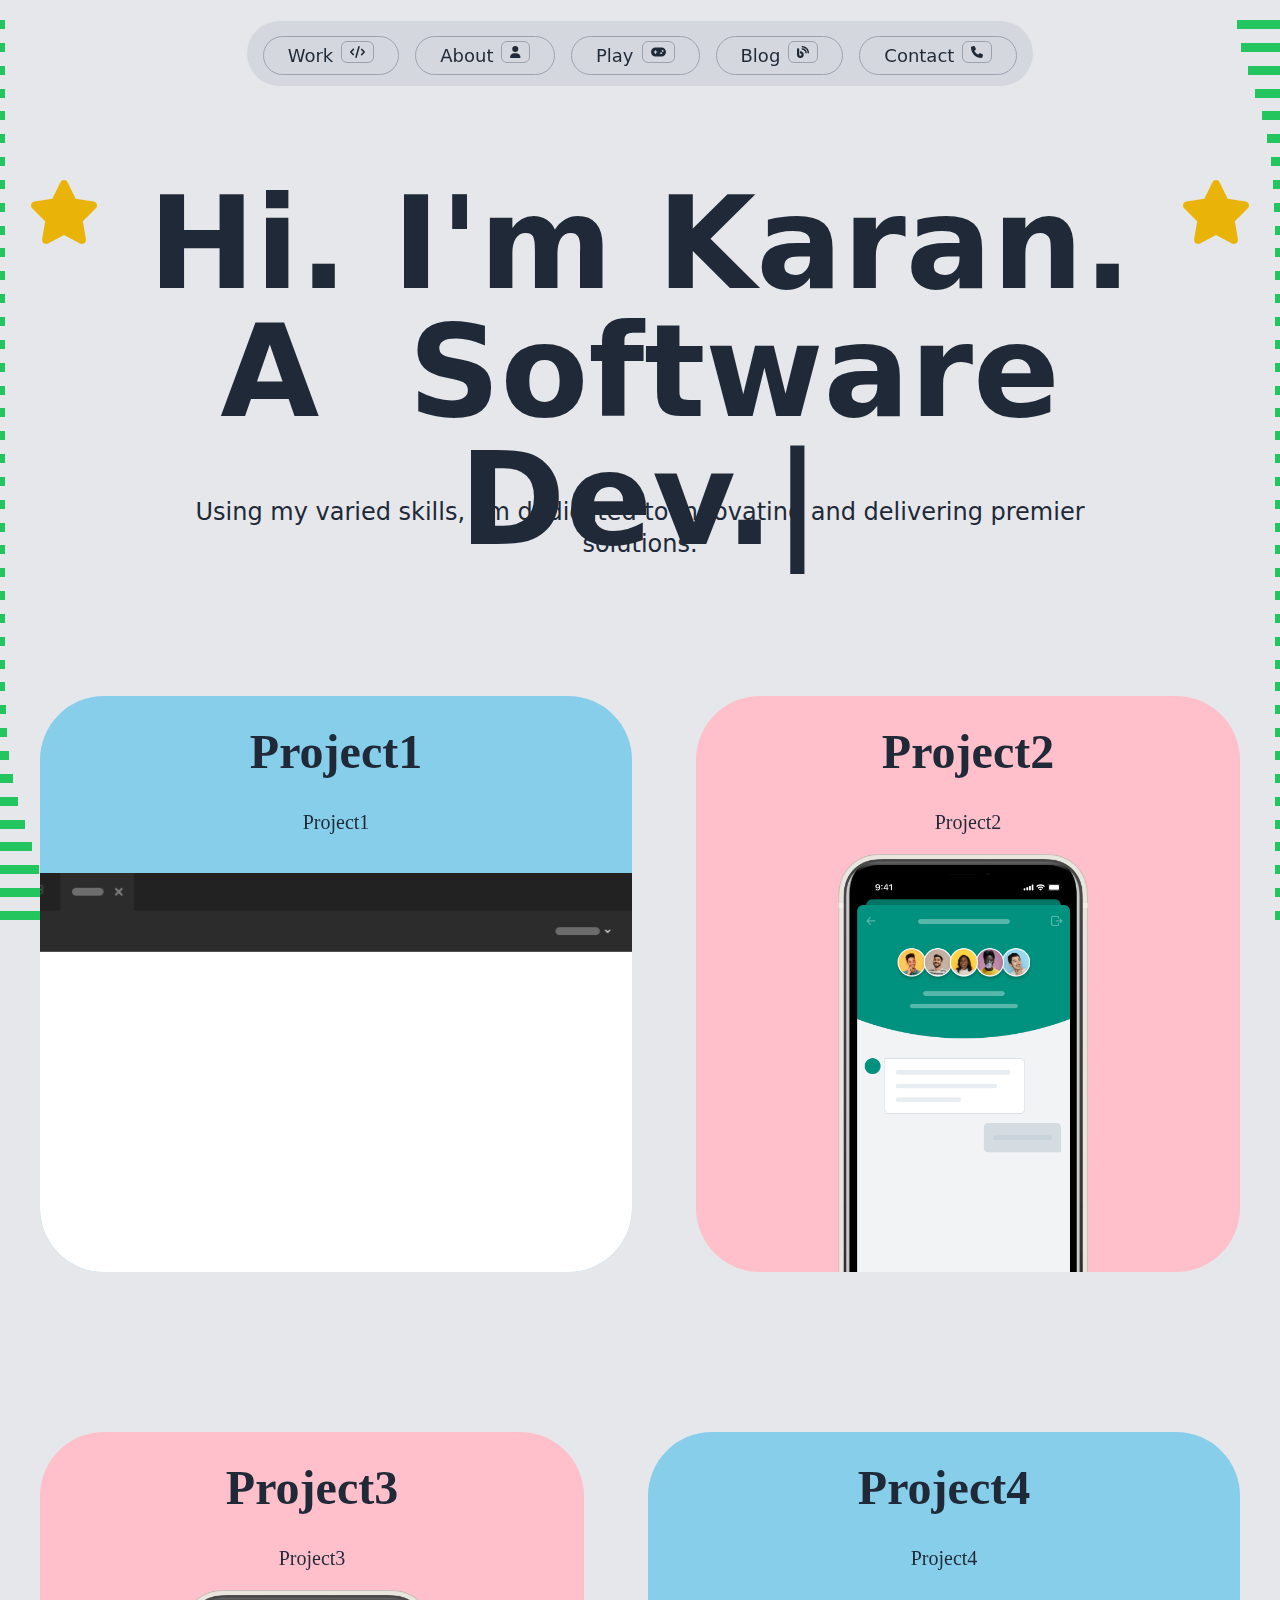
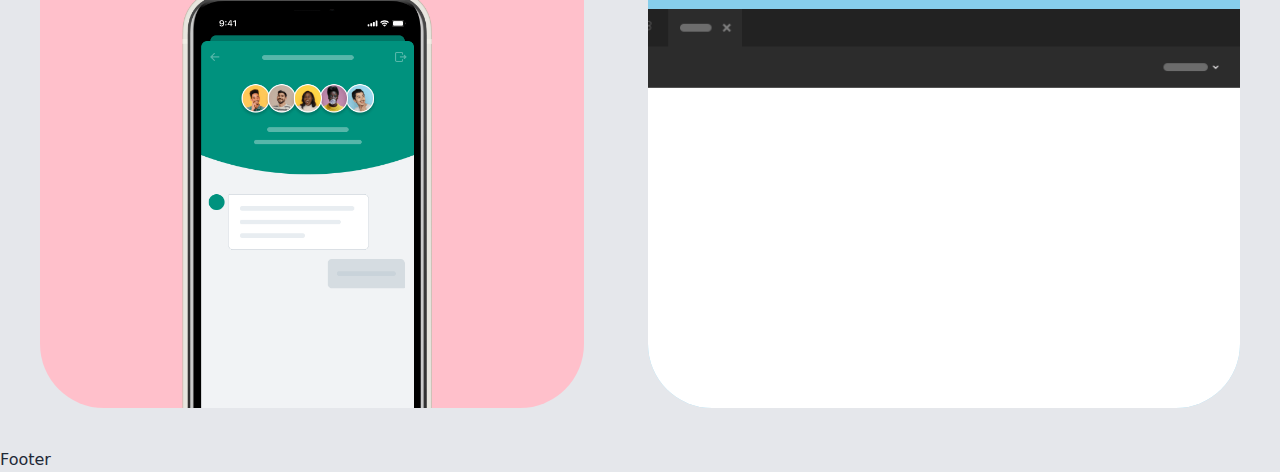
==== index.html @ 89409be5 "Deployed by kgale59" ====
<!DOCTYPE html><html lang="en"><head><meta charSet="utf-8"/><meta name="viewport" content="width=device-width"/><title>Work</title><meta name="next-head-count" content="3"/><link rel="preload" href="/_next/static/css/273f38dc5a4b28f4.css" as="style" crossorigin=""/><link rel="stylesheet" href="/_next/static/css/273f38dc5a4b28f4.css" crossorigin="" data-n-g=""/><noscript data-n-css=""></noscript><script defer="" crossorigin="" nomodule="" src="/_next/static/chunks/polyfills-c67a75d1b6f99dc8.js"></script><script src="/_next/static/chunks/webpack-87b3a303122f2f0d.js" defer="" crossorigin=""></script><script src="/_next/static/chunks/framework-5429a50ba5373c56.js" defer="" crossorigin=""></script><script src="/_next/static/chunks/main-a41db7df8b254c99.js" defer="" crossorigin=""></script><script src="/_next/static/chunks/pages/_app-442f8981e115804f.js" defer="" crossorigin=""></script><script src="/_next/static/chunks/919-4d928aef2d328c4c.js" defer="" crossorigin=""></script><script src="/_next/static/chunks/pages/index-babd3cb9b6a76fdc.js" defer="" crossorigin=""></script><script src="/_next/static/VIWbBnWuk7dBs3WxNwMyy/_buildManifest.js" defer="" crossorigin=""></script><script src="/_next/static/VIWbBnWuk7dBs3WxNwMyy/_ssgManifest.js" defer="" crossorigin=""></script></head><body><div id="__next"><header class="pt-5 px-0"><nav class="nav-box"><ul class="nav-list"><li><a href="/"><span class="nav-item">Work<i class="hidden md:table-cell"><svg aria-hidden="true" focusable="false" data-prefix="fas" data-icon="code" class="svg-inline--fa fa-code nav-icon" role="img" xmlns="http://www.w3.org/2000/svg" viewBox="0 0 640 512"><path fill="currentColor" d="M392.8 1.2c-17-4.9-34.7 5-39.6 22l-128 448c-4.9 17 5 34.7 22 39.6s34.7-5 39.6-22l128-448c4.9-17-5-34.7-22-39.6zm80.6 120.1c-12.5 12.5-12.5 32.8 0 45.3L562.7 256l-89.4 89.4c-12.5 12.5-12.5 32.8 0 45.3s32.8 12.5 45.3 0l112-112c12.5-12.5 12.5-32.8 0-45.3l-112-112c-12.5-12.5-32.8-12.5-45.3 0zm-306.7 0c-12.5-12.5-32.8-12.5-45.3 0l-112 112c-12.5 12.5-12.5 32.8 0 45.3l112 112c12.5 12.5 32.8 12.5 45.3 0s12.5-32.8 0-45.3L77.3 256l89.4-89.4c12.5-12.5 12.5-32.8 0-45.3z"></path></svg></i></span></a></li><li><a href="/about"><span class="nav-item">About<i class="hidden md:table-cell"><svg aria-hidden="true" focusable="false" data-prefix="fas" data-icon="user" class="svg-inline--fa fa-user nav-icon" role="img" xmlns="http://www.w3.org/2000/svg" viewBox="0 0 448 512"><path fill="currentColor" d="M224 256A128 128 0 1 0 224 0a128 128 0 1 0 0 256zm-45.7 48C79.8 304 0 383.8 0 482.3C0 498.7 13.3 512 29.7 512H418.3c16.4 0 29.7-13.3 29.7-29.7C448 383.8 368.2 304 269.7 304H178.3z"></path></svg></i></span></a></li><li><a href="/play"><span class="nav-item">Play<i class="hidden md:table-cell"><svg aria-hidden="true" focusable="false" data-prefix="fas" data-icon="gamepad" class="svg-inline--fa fa-gamepad nav-icon" role="img" xmlns="http://www.w3.org/2000/svg" viewBox="0 0 640 512"><path fill="currentColor" d="M192 64C86 64 0 150 0 256S86 448 192 448H448c106 0 192-86 192-192s-86-192-192-192H192zM496 168a40 40 0 1 1 0 80 40 40 0 1 1 0-80zM392 304a40 40 0 1 1 80 0 40 40 0 1 1 -80 0zM168 200c0-13.3 10.7-24 24-24s24 10.7 24 24v32h32c13.3 0 24 10.7 24 24s-10.7 24-24 24H216v32c0 13.3-10.7 24-24 24s-24-10.7-24-24V280H136c-13.3 0-24-10.7-24-24s10.7-24 24-24h32V200z"></path></svg></i></span></a></li><li><a href="/blog"><span class="nav-item">Blog<i class="hidden md:table-cell"><svg aria-hidden="true" focusable="false" data-prefix="fas" data-icon="blog" class="svg-inline--fa fa-blog nav-icon" role="img" xmlns="http://www.w3.org/2000/svg" viewBox="0 0 512 512"><path fill="currentColor" d="M192 32c0 17.7 14.3 32 32 32c123.7 0 224 100.3 224 224c0 17.7 14.3 32 32 32s32-14.3 32-32C512 128.9 383.1 0 224 0c-17.7 0-32 14.3-32 32zm0 96c0 17.7 14.3 32 32 32c70.7 0 128 57.3 128 128c0 17.7 14.3 32 32 32s32-14.3 32-32c0-106-86-192-192-192c-17.7 0-32 14.3-32 32zM96 144c0-26.5-21.5-48-48-48S0 117.5 0 144V368c0 79.5 64.5 144 144 144s144-64.5 144-144s-64.5-144-144-144H128v96h16c26.5 0 48 21.5 48 48s-21.5 48-48 48s-48-21.5-48-48V144z"></path></svg></i></span></a></li><li><a href="/contact"><span class="nav-item">Contact<i class="hidden md:table-cell"><svg aria-hidden="true" focusable="false" data-prefix="fas" data-icon="phone" class="svg-inline--fa fa-phone nav-icon" role="img" xmlns="http://www.w3.org/2000/svg" viewBox="0 0 512 512"><path fill="currentColor" d="M164.9 24.6c-7.7-18.6-28-28.5-47.4-23.2l-88 24C12.1 30.2 0 46 0 64C0 311.4 200.6 512 448 512c18 0 33.8-12.1 38.6-29.5l24-88c5.3-19.4-4.6-39.7-23.2-47.4l-96-40c-16.3-6.8-35.2-2.1-46.3 11.6L304.7 368C234.3 334.7 177.3 277.7 144 207.3L193.3 167c13.7-11.2 18.4-30 11.6-46.3l-40-96z"></path></svg></i></span></a></li></ul></nav></header><div class="waves-container"><div class="waves-box"><div class="waves-end"><div class="waves-bar" style="width:43.2825618365962px"></div><div class="waves-bar" style="width:38.55205760416513px"></div><div class="waves-bar" style="width:31.90900611690712px"></div><div class="waves-bar" style="width:24.72425457739571px"></div><div class="waves-bar" style="width:18.19048883393408px"></div><div class="waves-bar" style="width:13.029017578869182px"></div><div class="waves-bar" style="width:9.435224395243274px"></div><div class="waves-bar" style="width:7.215262483516215px"></div><div class="waves-bar" style="width:5.995974642736435px"></div><div class="waves-bar" style="width:5.400903830304743px"></div><div class="waves-bar" style="width:5.1435439406022745px"></div><div class="waves-bar" style="width:5.045363297685979px"></div><div class="waves-bar" style="width:5.01253553906586px"></div><div class="waves-bar" style="width:5.002995095343418px"></div><div class="waves-bar" style="width:5.0006103515625px"></div><div class="waves-bar" style="width:5.000104329862955px"></div><div class="waves-bar" style="width:5.00001465405154px"></div><div class="waves-bar" style="width:5.000001648382217px"></div><div class="waves-bar" style="width:5.000000143727694px"></div><div class="waves-bar" style="width:5.000000009313226px"></div><div class="waves-bar" style="width:5.000000000424186px"></div><div class="waves-bar" style="width:5.000000000012592px"></div><div class="waves-bar" style="width:5.000000000000219px"></div><div class="waves-bar" style="width:5.000000000000002px"></div><div class="waves-bar" style="width:5px"></div><div class="waves-bar" style="width:5px"></div><div class="waves-bar" style="width:5px"></div><div class="waves-bar" style="width:5px"></div><div class="waves-bar" style="width:5px"></div><div class="waves-bar" style="width:5px"></div><div class="waves-bar" style="width:5px"></div><div class="waves-bar" style="width:5px"></div><div class="waves-bar" style="width:5px"></div><div class="waves-bar" style="width:5px"></div><div class="waves-bar" style="width:5px"></div><div class="waves-bar" style="width:5.000000000000002px"></div><div class="waves-bar" style="width:5.000000000000219px"></div><div class="waves-bar" style="width:5.000000000012592px"></div><div class="waves-bar" style="width:5.000000000424186px"></div><div class="waves-bar" style="width:5.000000009313226px"></div></div><div class="waves-start"><div class="waves-bar" style="width:5.000000000424186px"></div><div class="waves-bar" style="width:5.000000000012592px"></div><div class="waves-bar" style="width:5.000000000000219px"></div><div class="waves-bar" style="width:5.000000000000002px"></div><div class="waves-bar" style="width:5px"></div><div class="waves-bar" style="width:5px"></div><div class="waves-bar" style="width:5px"></div><div class="waves-bar" style="width:5px"></div><div class="waves-bar" style="width:5px"></div><div class="waves-bar" style="width:5px"></div><div class="waves-bar" style="width:5px"></div><div class="waves-bar" style="width:5px"></div><div class="waves-bar" style="width:5px"></div><div class="waves-bar" style="width:5px"></div><div class="waves-bar" style="width:5px"></div><div class="waves-bar" style="width:5.000000000000002px"></div><div class="waves-bar" style="width:5.000000000000219px"></div><div class="waves-bar" style="width:5.000000000012592px"></div><div class="waves-bar" style="width:5.000000000424186px"></div><div class="waves-bar" style="width:5.000000009313226px"></div><div class="waves-bar" style="width:5.000000143727694px"></div><div class="waves-bar" style="width:5.000001648382217px"></div><div class="waves-bar" style="width:5.00001465405154px"></div><div class="waves-bar" style="width:5.000104329862955px"></div><div class="waves-bar" style="width:5.0006103515625px"></div><div class="waves-bar" style="width:5.002995095343418px"></div><div class="waves-bar" style="width:5.01253553906586px"></div><div class="waves-bar" style="width:5.045363297685979px"></div><div class="waves-bar" style="width:5.1435439406022745px"></div><div class="waves-bar" style="width:5.400903830304743px"></div><div class="waves-bar" style="width:5.995974642736435px"></div><div class="waves-bar" style="width:7.215262483516224px"></div><div class="waves-bar" style="width:9.435224395243274px"></div><div class="waves-bar" style="width:13.029017578869182px"></div><div class="waves-bar" style="width:18.19048883393408px"></div><div class="waves-bar" style="width:24.72425457739571px"></div><div class="waves-bar" style="width:31.90900611690712px"></div><div class="waves-bar" style="width:38.55205760416513px"></div><div class="waves-bar" style="width:43.2825618365962px"></div><div class="waves-bar" style="width:45px"></div></div></div><div class="content"><div class="hero-box"><div class="hidden md:table-cell flex-row"><div><svg aria-hidden="true" focusable="false" data-prefix="fas" data-icon="star" class="svg-inline--fa fa-star fa-4x hero-star" role="img" xmlns="http://www.w3.org/2000/svg" viewBox="0 0 576 512"><path fill="currentColor" d="M316.9 18C311.6 7 300.4 0 288.1 0s-23.4 7-28.8 18L195 150.3 51.4 171.5c-12 1.8-22 10.2-25.7 21.7s-.7 24.2 7.9 32.7L137.8 329 113.2 474.7c-2 12 3 24.2 12.9 31.3s23 8 33.8 2.3l128.3-68.5 128.3 68.5c10.8 5.7 23.9 4.9 33.8-2.3s14.9-19.3 12.9-31.3L438.5 329 542.7 225.9c8.6-8.5 11.7-21.2 7.9-32.7s-13.7-19.9-25.7-21.7L381.2 150.3 316.9 18z"></path></svg></div></div><div class="hero-name"><div class="hero-title"><span>Hi. I&#x27;m Karan.</span><br/>A  <span style="font-family:ui-sans-serif, system-ui, sans-serif, &#x27;Apple Color Emoji&#x27;, &#x27;Segoe UI Emoji&#x27;, &#x27;Segoe UI Symbol&#x27;, &#x27;Noto Color Emoji&#x27;"><span class="index-module_type__E-SaG">Software Dev.</span></span></div><div class="hero-sub">Using my varied skills, I&#x27;m dedicated to innovating and delivering premier solutions.</div></div><div class="hidden md:table-cell flex-row"><div><svg aria-hidden="true" focusable="false" data-prefix="fas" data-icon="star" class="svg-inline--fa fa-star fa-4x hero-star" role="img" xmlns="http://www.w3.org/2000/svg" viewBox="0 0 576 512"><path fill="currentColor" d="M316.9 18C311.6 7 300.4 0 288.1 0s-23.4 7-28.8 18L195 150.3 51.4 171.5c-12 1.8-22 10.2-25.7 21.7s-.7 24.2 7.9 32.7L137.8 329 113.2 474.7c-2 12 3 24.2 12.9 31.3s23 8 33.8 2.3l128.3-68.5 128.3 68.5c10.8 5.7 23.9 4.9 33.8-2.3s14.9-19.3 12.9-31.3L438.5 329 542.7 225.9c8.6-8.5 11.7-21.2 7.9-32.7s-13.7-19.9-25.7-21.7L381.2 150.3 316.9 18z"></path></svg></div></div></div><div class="work-box"><div class="work-card-big" style="background-color:skyblue"><span class="work-name">Project1</span><span class="work-description">Project1</span><img alt="Project1" loading="lazy" width="2600" height="1200" decoding="async" data-nimg="1" class="work-image work-image-big" style="color:transparent" src="/default.png"/></div><div class="work-box-mobile"><div class="work-card-small work-mobile" style="background-color:skyblue"><span class="work-name">Project1</span><span class="work-description">Project1</span><img alt="Project1" loading="lazy" width="2600" height="1200" decoding="async" data-nimg="1" class="work-image" style="color:transparent" src="/default.png"/></div><div class="work-card-small" style="background-color:pink"><span class="work-name">Project2</span><span class="work-description">Project2</span><img alt="Project2" loading="lazy" width="250" height="1756" decoding="async" data-nimg="1" class="work-image-mob" style="color:transparent" src="/default-mob.png"/></div></div></div><div class="work-box"><div class="work-box-mobile"><div class="work-card-small" style="background-color:pink"><span class="work-name">Project3</span><span class="work-description">Project3</span><img alt="Project3" loading="lazy" width="250" height="1756" decoding="async" data-nimg="1" class="work-image-mob" style="color:transparent" src="/default-mob.png"/></div><div class="work-card-small work-mobile" style="background-color:skyblue"><span class="work-name">Project4</span><span class="work-description">Project4</span><img alt="Project4" loading="lazy" width="2600" height="1200" decoding="async" data-nimg="1" class="work-image" style="color:transparent" src="/default.png"/></div></div><div class="work-card-big" style="background-color:skyblue"><span class="work-name">Project4</span><span class="work-description">Project4</span><img alt="Project4" loading="lazy" width="2600" height="1200" decoding="async" data-nimg="1" class="work-image work-image-big" style="color:transparent" src="/default.png"/></div></div></div></div><footer><div>Footer</div></footer></div><script id="__NEXT_DATA__" type="application/json" crossorigin="">{"props":{"pageProps":{}},"page":"/","query":{},"buildId":"VIWbBnWuk7dBs3WxNwMyy","nextExport":true,"autoExport":true,"isFallback":false,"scriptLoader":[]}</script></body></html>
---- _next/static/css/273f38dc5a4b28f4.css ----
@import url("https://fonts.googleapis.com/css2?family=Cherry+Cream+Soda&family=GFS+Didot&family=M+PLUS+Code+Latin:wght@300&family=Open+Sans&family=Press+Start+2P&family=Satisfy&display=swap");
/*
! tailwindcss v3.4.0 | MIT License | https://tailwindcss.com
*/*,:after,:before{box-sizing:border-box;border:0 solid #e5e7eb}:after,:before{--tw-content:""}:host,html{line-height:1.5;-webkit-text-size-adjust:100%;-moz-tab-size:4;-o-tab-size:4;tab-size:4;font-family:ui-sans-serif,system-ui,sans-serif,Apple Color Emoji,Segoe UI Emoji,Segoe UI Symbol,Noto Color Emoji;font-feature-settings:normal;font-variation-settings:normal;-webkit-tap-highlight-color:transparent}body{margin:0;line-height:inherit}hr{height:0;color:inherit;border-top-width:1px}abbr:where([title]){-webkit-text-decoration:underline dotted;text-decoration:underline dotted}h1,h2,h3,h4,h5,h6{font-size:inherit;font-weight:inherit}a{color:inherit;text-decoration:inherit}b,strong{font-weight:bolder}code,kbd,pre,samp{font-family:ui-monospace,SFMono-Regular,Menlo,Monaco,Consolas,Liberation Mono,Courier New,monospace;font-feature-settings:normal;font-variation-settings:normal;font-size:1em}small{font-size:80%}sub,sup{font-size:75%;line-height:0;position:relative;vertical-align:baseline}sub{bottom:-.25em}sup{top:-.5em}table{text-indent:0;border-color:inherit;border-collapse:collapse}button,input,optgroup,select,textarea{font-family:inherit;font-feature-settings:inherit;font-variation-settings:inherit;font-size:100%;font-weight:inherit;line-height:inherit;color:inherit;margin:0;padding:0}button,select{text-transform:none}[type=button],[type=reset],[type=submit],button{-webkit-appearance:button;background-color:transparent;background-image:none}:-moz-focusring{outline:auto}:-moz-ui-invalid{box-shadow:none}progress{vertical-align:baseline}::-webkit-inner-spin-button,::-webkit-outer-spin-button{height:auto}[type=search]{-webkit-appearance:textfield;outline-offset:-2px}::-webkit-search-decoration{-webkit-appearance:none}::-webkit-file-upload-button{-webkit-appearance:button;font:inherit}summary{display:list-item}blockquote,dd,dl,figure,h1,h2,h3,h4,h5,h6,hr,p,pre{margin:0}fieldset{margin:0}fieldset,legend{padding:0}menu,ol,ul{list-style:none;margin:0;padding:0}dialog{padding:0}textarea{resize:vertical}input::-moz-placeholder,textarea::-moz-placeholder{opacity:1;color:#9ca3af}input::placeholder,textarea::placeholder{opacity:1;color:#9ca3af}[role=button],button{cursor:pointer}:disabled{cursor:default}audio,canvas,embed,iframe,img,object,svg,video{display:block;vertical-align:middle}img,video{max-width:100%;height:auto}[hidden]{display:none}*,:after,:before{--tw-border-spacing-x:0;--tw-border-spacing-y:0;--tw-translate-x:0;--tw-translate-y:0;--tw-rotate:0;--tw-skew-x:0;--tw-skew-y:0;--tw-scale-x:1;--tw-scale-y:1;--tw-pan-x: ;--tw-pan-y: ;--tw-pinch-zoom: ;--tw-scroll-snap-strictness:proximity;--tw-gradient-from-position: ;--tw-gradient-via-position: ;--tw-gradient-to-position: ;--tw-ordinal: ;--tw-slashed-zero: ;--tw-numeric-figure: ;--tw-numeric-spacing: ;--tw-numeric-fraction: ;--tw-ring-inset: ;--tw-ring-offset-width:0px;--tw-ring-offset-color:#fff;--tw-ring-color:rgba(59,130,246,.5);--tw-ring-offset-shadow:0 0 #0000;--tw-ring-shadow:0 0 #0000;--tw-shadow:0 0 #0000;--tw-shadow-colored:0 0 #0000;--tw-blur: ;--tw-brightness: ;--tw-contrast: ;--tw-grayscale: ;--tw-hue-rotate: ;--tw-invert: ;--tw-saturate: ;--tw-sepia: ;--tw-drop-shadow: ;--tw-backdrop-blur: ;--tw-backdrop-brightness: ;--tw-backdrop-contrast: ;--tw-backdrop-grayscale: ;--tw-backdrop-hue-rotate: ;--tw-backdrop-invert: ;--tw-backdrop-opacity: ;--tw-backdrop-saturate: ;--tw-backdrop-sepia: }::backdrop{--tw-border-spacing-x:0;--tw-border-spacing-y:0;--tw-translate-x:0;--tw-translate-y:0;--tw-rotate:0;--tw-skew-x:0;--tw-skew-y:0;--tw-scale-x:1;--tw-scale-y:1;--tw-pan-x: ;--tw-pan-y: ;--tw-pinch-zoom: ;--tw-scroll-snap-strictness:proximity;--tw-gradient-from-position: ;--tw-gradient-via-position: ;--tw-gradient-to-position: ;--tw-ordinal: ;--tw-slashed-zero: ;--tw-numeric-figure: ;--tw-numeric-spacing: ;--tw-numeric-fraction: ;--tw-ring-inset: ;--tw-ring-offset-width:0px;--tw-ring-offset-color:#fff;--tw-ring-color:rgba(59,130,246,.5);--tw-ring-offset-shadow:0 0 #0000;--tw-ring-shadow:0 0 #0000;--tw-shadow:0 0 #0000;--tw-shadow-colored:0 0 #0000;--tw-blur: ;--tw-brightness: ;--tw-contrast: ;--tw-grayscale: ;--tw-hue-rotate: ;--tw-invert: ;--tw-saturate: ;--tw-sepia: ;--tw-drop-shadow: ;--tw-backdrop-blur: ;--tw-backdrop-brightness: ;--tw-backdrop-contrast: ;--tw-backdrop-grayscale: ;--tw-backdrop-hue-rotate: ;--tw-backdrop-invert: ;--tw-backdrop-opacity: ;--tw-backdrop-saturate: ;--tw-backdrop-sepia: }@keyframes nav-select{0%{background-color:rgba(209,213,219,.9)}to{background-color:#f8fafc}}.nav-box{position:fixed;z-index:40;width:100%}.nav-box,.nav-list{margin-left:auto;margin-right:auto;display:flex}.nav-list{justify-content:space-between;gap:.5rem;border-radius:9999px;border-width:1px;background-color:rgba(209,213,219,.9);padding:1rem;font-size:.875rem;line-height:1.25rem}@media (min-width:640px){.nav-list{gap:.75rem}}@media (min-width:768px){.nav-list{gap:1rem;font-size:1rem;line-height:1.5rem}}@media (min-width:1024px){.nav-list{font-size:1.125rem;line-height:1.75rem}}.nav-item{border-radius:9999px;border-width:1px;--tw-border-opacity:1;border-color:rgb(156 163 175/var(--tw-border-opacity));padding:.5rem}.nav-item:hover{cursor:pointer}@media (min-width:768px){.nav-item{padding-left:1.5rem;padding-right:1.5rem}}.nav-icon{margin-left:.5rem;margin-top:.25rem;border-radius:.375rem;border-width:1px;--tw-border-opacity:1;border-color:rgb(156 163 175/var(--tw-border-opacity));padding:.25rem .5rem;vertical-align:text-top;font-size:.75rem;line-height:1rem}.nav-item-selected{border-radius:9999px;--tw-bg-opacity:1;background-color:rgb(248 250 252/var(--tw-bg-opacity));padding:.5rem}.nav-item-selected:hover{cursor:pointer}@media (min-width:768px){.nav-item-selected{padding-left:1.5rem;padding-right:1.5rem}}.nav-item-selected{animation:nav-select .6s}.hero-box{display:flex;width:100%;justify-content:space-evenly;font-weight:800}.hero-star{--tw-text-opacity:1;color:rgb(234 179 8/var(--tw-text-opacity))}.hero-star>span{font-size:3.75rem;line-height:1}.hero-name{width:64rem;text-align:center;font-size:2.25rem;line-height:2.5rem}@media (min-width:768px){.hero-name{font-size:4.5rem;line-height:1}}@media (min-width:1024px){.hero-name{font-size:8rem;line-height:1}}.hero-title{height:5rem}@media (min-width:768px){.hero-title{height:18rem}}.hero-sub{margin-top:.75rem;padding:1rem;font-size:1rem;line-height:1.5rem;font-weight:400}@media (min-width:768px){.hero-sub{font-size:1.5rem;line-height:2rem}}.work-box{margin-top:.25rem;display:flex;justify-content:space-evenly;padding-left:2rem;padding-right:2rem}@media (min-width:768px){.work-box{margin-top:1.25rem}}@media (min-width:1024px){.work-box{padding:2.5rem .5rem}}@media (min-width:1280px){.work-box{margin-top:5rem}}.work-box-mobile{flex-direction:row}.work-card-small{position:relative;margin-top:1.25rem;margin-bottom:1.25rem;height:18rem;width:18rem;overflow:hidden;border-radius:64px}@media (min-width:768px){.work-card-small{margin-top:1.25rem;margin-bottom:1.25rem;height:36rem;width:34rem}}@media (min-width:1280px){.work-card-small{margin:0 2rem}}.work-card-big{position:relative;margin-left:2rem;margin-right:2rem;display:none;height:18rem;width:18rem;overflow:hidden;border-radius:64px}@media (min-width:768px){.work-card-big{height:36rem;width:48rem}}@media (min-width:1280px){.work-card-big{display:table-cell}}.work-mobile{overflow:hidden}@media (min-width:768px){.work-mobile{display:table-cell}}@media (min-width:1280px){.work-mobile{display:none}}.work-name{display:flex;justify-content:center;padding:.25rem 1rem;font-family:ui-serif,Georgia,Cambria,Times New Roman,Times,serif;font-size:1.25rem;line-height:1.75rem;font-weight:700}@media (min-width:768px){.work-name{padding:2rem 2.75rem;font-size:3rem;line-height:1}}.work-description{display:flex;justify-content:center;font-family:ui-serif,Georgia,Cambria,Times New Roman,Times,serif;font-size:.875rem;line-height:1.25rem}@media (min-width:768px){.work-description{font-size:1.25rem;line-height:1.75rem}}.work-image{position:absolute;bottom:-1rem;right:-16rem;max-width:32rem}@media (min-width:768px){.work-image{bottom:-12rem;right:-52rem;max-width:80rem}}.work-image-big{right:-37rem}.work-image-mob{position:absolute;right:1.2rem;bottom:-17rem;max-height:40rem;max-width:24rem}@media (min-width:768px){.work-image-mob{bottom:-5rem;right:9.5rem;max-width:32rem}}.waves-container{height:100%;width:100%;overflow-y:scroll}.waves-box{display:none;height:100%;width:100%}@media (min-width:768px){.waves-box{display:block}}.waves-end{align-items:flex-end}.waves-end,.waves-start{position:fixed;display:flex;height:100%;width:100%;flex-direction:column;justify-content:space-between}.waves-bar{height:1vh;--tw-bg-opacity:1;background-color:rgb(34 197 94/var(--tw-bg-opacity))}.static{position:static}.mx-auto{margin-left:auto;margin-right:auto}.mb-1{margin-bottom:.25rem}.mb-2{margin-bottom:.5rem}.mb-8{margin-bottom:2rem}.block{display:block}.flex{display:flex}.hidden{display:none}.max-w-xl{max-width:36rem}.flex-row{flex-direction:row}.bg-green-400{--tw-bg-opacity:1;background-color:rgb(74 222 128/var(--tw-bg-opacity))}.py-8{padding-top:2rem;padding-bottom:2rem}.text-center{text-align:center}.text-2xl{font-size:1.5rem;line-height:2rem}.text-sm{font-size:.875rem;line-height:1.25rem}.text-xl{font-size:1.25rem;line-height:1.75rem}.text-xs{font-size:.75rem;line-height:1rem}.font-black{font-weight:900}.text-blue-700{--tw-text-opacity:1;color:rgb(29 78 216/var(--tw-text-opacity))}.text-gray-600{--tw-text-opacity:1;color:rgb(75 85 99/var(--tw-text-opacity))}.content{padding-top:6rem}@media (min-width:768px){.content{padding-top:9rem}}@media (min-width:1024px){.content{padding-top:10rem}}body{--tw-bg-opacity:1;background-color:rgb(229 231 235/var(--tw-bg-opacity));font-family:ui-sans-serif,system-ui,sans-serif,Apple Color Emoji,Segoe UI Emoji,Segoe UI Symbol,Noto Color Emoji;--tw-text-opacity:1;color:rgb(31 41 55/var(--tw-text-opacity))}header{padding-left:0;padding-right:0;padding-top:1.25rem}.hover\:text-blue-900:hover{--tw-text-opacity:1;color:rgb(30 58 138/var(--tw-text-opacity))}@media (min-width:768px){.md\:table-cell{display:table-cell}}@media (prefers-color-scheme:dark){.dark\:text-blue-400{--tw-text-opacity:1;color:rgb(96 165 250/var(--tw-text-opacity))}}.\[\&\>\*\:last-child\]\:mb-0>:last-child{margin-bottom:0}.\[\&\>\*\]\:mb-3>*{margin-bottom:.75rem}:host,:root{--fa-font-solid:normal 900 1em/1 "Font Awesome 6 Solid";--fa-font-regular:normal 400 1em/1 "Font Awesome 6 Regular";--fa-font-light:normal 300 1em/1 "Font Awesome 6 Light";--fa-font-thin:normal 100 1em/1 "Font Awesome 6 Thin";--fa-font-duotone:normal 900 1em/1 "Font Awesome 6 Duotone";--fa-font-sharp-solid:normal 900 1em/1 "Font Awesome 6 Sharp";--fa-font-sharp-regular:normal 400 1em/1 "Font Awesome 6 Sharp";--fa-font-sharp-light:normal 300 1em/1 "Font Awesome 6 Sharp";--fa-font-sharp-thin:normal 100 1em/1 "Font Awesome 6 Sharp";--fa-font-brands:normal 400 1em/1 "Font Awesome 6 Brands"}svg:not(:host).svg-inline--fa,svg:not(:root).svg-inline--fa{overflow:visible;box-sizing:content-box}.svg-inline--fa{display:var(--fa-display,inline-block);height:1em;overflow:visible;vertical-align:-.125em}.svg-inline--fa.fa-2xs{vertical-align:.1em}.svg-inline--fa.fa-xs{vertical-align:0}.svg-inline--fa.fa-sm{vertical-align:-.07143em}.svg-inline--fa.fa-lg{vertical-align:-.2em}.svg-inline--fa.fa-xl{vertical-align:-.25em}.svg-inline--fa.fa-2xl{vertical-align:-.3125em}.svg-inline--fa.fa-pull-left{margin-right:var(--fa-pull-margin,.3em);width:auto}.svg-inline--fa.fa-pull-right{margin-left:var(--fa-pull-margin,.3em);width:auto}.svg-inline--fa.fa-li{width:var(--fa-li-width,2em);top:.25em}.svg-inline--fa.fa-fw{width:var(--fa-fw-width,1.25em)}.fa-layers svg.svg-inline--fa{bottom:0;left:0;margin:auto;position:absolute;right:0;top:0}.fa-layers-counter,.fa-layers-text{display:inline-block;position:absolute;text-align:center}.fa-layers{display:inline-block;height:1em;position:relative;text-align:center;vertical-align:-.125em;width:1em}.fa-layers svg.svg-inline--fa{transform-origin:center center}.fa-layers-text{left:50%;top:50%;transform:translate(-50%,-50%);transform-origin:center center}.fa-layers-counter{background-color:var(--fa-counter-background-color,#ff253a);border-radius:var(--fa-counter-border-radius,1em);box-sizing:border-box;color:var(--fa-inverse,#fff);line-height:var(--fa-counter-line-height,1);max-width:var(--fa-counter-max-width,5em);min-width:var(--fa-counter-min-width,1.5em);overflow:hidden;padding:var(--fa-counter-padding,.25em .5em);right:var(--fa-right,0);text-overflow:ellipsis;top:var(--fa-top,0);transform:scale(var(--fa-counter-scale,.25));transform-origin:top right}.fa-layers-bottom-right{bottom:var(--fa-bottom,0);right:var(--fa-right,0);top:auto;transform:scale(var(--fa-layers-scale,.25));transform-origin:bottom right}.fa-layers-bottom-left{bottom:var(--fa-bottom,0);left:var(--fa-left,0);right:auto;top:auto;transform:scale(var(--fa-layers-scale,.25));transform-origin:bottom left}.fa-layers-top-right{top:var(--fa-top,0);right:var(--fa-right,0);transform:scale(var(--fa-layers-scale,.25));transform-origin:top right}.fa-layers-top-left{left:var(--fa-left,0);right:auto;top:var(--fa-top,0);transform:scale(var(--fa-layers-scale,.25));transform-origin:top left}.fa-1x{font-size:1em}.fa-2x{font-size:2em}.fa-3x{font-size:3em}.fa-4x{font-size:4em}.fa-5x{font-size:5em}.fa-6x{font-size:6em}.fa-7x{font-size:7em}.fa-8x{font-size:8em}.fa-9x{font-size:9em}.fa-10x{font-size:10em}.fa-2xs{font-size:.625em;line-height:.1em;vertical-align:.225em}.fa-xs{font-size:.75em;line-height:.08333em;vertical-align:.125em}.fa-sm{font-size:.875em;line-height:.07143em;vertical-align:.05357em}.fa-lg{font-size:1.25em;line-height:.05em;vertical-align:-.075em}.fa-xl{font-size:1.5em;line-height:.04167em;vertical-align:-.125em}.fa-2xl{font-size:2em;line-height:.03125em;vertical-align:-.1875em}.fa-fw{text-align:center;width:1.25em}.fa-ul{list-style-type:none;margin-left:var(--fa-li-margin,2.5em);padding-left:0}.fa-ul>li{position:relative}.fa-li{left:calc(var(--fa-li-width, 2em) * -1);position:absolute;text-align:center;width:var(--fa-li-width,2em);line-height:inherit}.fa-border{border-color:var(--fa-border-color,#eee);border-radius:var(--fa-border-radius,.1em);border-style:var(--fa-border-style,solid);border-width:var(--fa-border-width,.08em);padding:var(--fa-border-padding,.2em .25em .15em)}.fa-pull-left{float:left;margin-right:var(--fa-pull-margin,.3em)}.fa-pull-right{float:right;margin-left:var(--fa-pull-margin,.3em)}.fa-beat{animation-name:fa-beat;animation-delay:var(--fa-animation-delay,0s);animation-direction:var(--fa-animation-direction,normal);animation-duration:var(--fa-animation-duration,1s);animation-iteration-count:var(--fa-animation-iteration-count,infinite);animation-timing-function:var(--fa-animation-timing,ease-in-out)}.fa-bounce{animation-name:fa-bounce;animation-delay:var(--fa-animation-delay,0s);animation-direction:var(--fa-animation-direction,normal);animation-duration:var(--fa-animation-duration,1s);animation-iteration-count:var(--fa-animation-iteration-count,infinite);animation-timing-function:var(--fa-animation-timing,cubic-bezier(.28,.84,.42,1))}.fa-fade{animation-name:fa-fade;animation-iteration-count:var(--fa-animation-iteration-count,infinite);animation-timing-function:var(--fa-animation-timing,cubic-bezier(.4,0,.6,1))}.fa-beat-fade,.fa-fade{animation-delay:var(--fa-animation-delay,0s);animation-direction:var(--fa-animation-direction,normal);animation-duration:var(--fa-animation-duration,1s)}.fa-beat-fade{animation-name:fa-beat-fade;animation-iteration-count:var(--fa-animation-iteration-count,infinite);animation-timing-function:var(--fa-animation-timing,cubic-bezier(.4,0,.6,1))}.fa-flip{animation-name:fa-flip;animation-delay:var(--fa-animation-delay,0s);animation-direction:var(--fa-animation-direction,normal);animation-duration:var(--fa-animation-duration,1s);animation-iteration-count:var(--fa-animation-iteration-count,infinite);animation-timing-function:var(--fa-animation-timing,ease-in-out)}.fa-shake{animation-name:fa-shake;animation-duration:var(--fa-animation-duration,1s);animation-iteration-count:var(--fa-animation-iteration-count,infinite);animation-timing-function:var(--fa-animation-timing,linear)}.fa-shake,.fa-spin{animation-delay:var(--fa-animation-delay,0s);animation-direction:var(--fa-animation-direction,normal)}.fa-spin{animation-name:fa-spin;animation-duration:var(--fa-animation-duration,2s);animation-iteration-count:var(--fa-animation-iteration-count,infinite);animation-timing-function:var(--fa-animation-timing,linear)}.fa-spin-reverse{--fa-animation-direction:reverse}.fa-pulse,.fa-spin-pulse{animation-name:fa-spin;animation-direction:var(--fa-animation-direction,normal);animation-duration:var(--fa-animation-duration,1s);animation-iteration-count:var(--fa-animation-iteration-count,infinite);animation-timing-function:var(--fa-animation-timing,steps(8))}@media (prefers-reduced-motion:reduce){.fa-beat,.fa-beat-fade,.fa-bounce,.fa-fade,.fa-flip,.fa-pulse,.fa-shake,.fa-spin,.fa-spin-pulse{animation-delay:-1ms;animation-duration:1ms;animation-iteration-count:1;transition-delay:0s;transition-duration:0s}}@keyframes fa-beat{0%,90%{transform:scale(1)}45%{transform:scale(var(--fa-beat-scale,1.25))}}@keyframes fa-bounce{0%{transform:scale(1) translateY(0)}10%{transform:scale(var(--fa-bounce-start-scale-x,1.1),var(--fa-bounce-start-scale-y,.9)) translateY(0)}30%{transform:scale(var(--fa-bounce-jump-scale-x,.9),var(--fa-bounce-jump-scale-y,1.1)) translateY(var(--fa-bounce-height,-.5em))}50%{transform:scale(var(--fa-bounce-land-scale-x,1.05),var(--fa-bounce-land-scale-y,.95)) translateY(0)}57%{transform:scale(1) translateY(var(--fa-bounce-rebound,-.125em))}64%{transform:scale(1) translateY(0)}to{transform:scale(1) translateY(0)}}@keyframes fa-fade{50%{opacity:var(--fa-fade-opacity,.4)}}@keyframes fa-beat-fade{0%,to{opacity:var(--fa-beat-fade-opacity,.4);transform:scale(1)}50%{opacity:1;transform:scale(var(--fa-beat-fade-scale,1.125))}}@keyframes fa-flip{50%{transform:rotate3d(var(--fa-flip-x,0),var(--fa-flip-y,1),var(--fa-flip-z,0),var(--fa-flip-angle,-180deg))}}@keyframes fa-shake{0%{transform:rotate(-15deg)}4%{transform:rotate(15deg)}24%,8%{transform:rotate(-18deg)}12%,28%{transform:rotate(18deg)}16%{transform:rotate(-22deg)}20%{transform:rotate(22deg)}32%{transform:rotate(-12deg)}36%{transform:rotate(12deg)}40%,to{transform:rotate(0deg)}}@keyframes fa-spin{0%{transform:rotate(0deg)}to{transform:rotate(1turn)}}.fa-rotate-90{transform:rotate(90deg)}.fa-rotate-180{transform:rotate(180deg)}.fa-rotate-270{transform:rotate(270deg)}.fa-flip-horizontal{transform:scaleX(-1)}.fa-flip-vertical{transform:scaleY(-1)}.fa-flip-both,.fa-flip-horizontal.fa-flip-vertical{transform:scale(-1)}.fa-rotate-by{transform:rotate(var(--fa-rotate-angle,none))}.fa-stack{display:inline-block;vertical-align:middle;height:2em;position:relative;width:2.5em}.fa-stack-1x,.fa-stack-2x{bottom:0;left:0;margin:auto;position:absolute;right:0;top:0;z-index:var(--fa-stack-z-index,auto)}.svg-inline--fa.fa-stack-1x{height:1em;width:1.25em}.svg-inline--fa.fa-stack-2x{height:2em;width:2.5em}.fa-inverse{color:var(--fa-inverse,#fff)}.fa-sr-only,.fa-sr-only-focusable:not(:focus),.sr-only,.sr-only-focusable:not(:focus){position:absolute;width:1px;height:1px;padding:0;margin:-1px;overflow:hidden;clip:rect(0,0,0,0);white-space:nowrap;border-width:0}.svg-inline--fa .fa-primary{fill:var(--fa-primary-color,currentColor);opacity:var(--fa-primary-opacity,1)}.svg-inline--fa .fa-secondary{fill:var(--fa-secondary-color,currentColor)}.svg-inline--fa .fa-secondary,.svg-inline--fa.fa-swap-opacity .fa-primary{opacity:var(--fa-secondary-opacity,.4)}.svg-inline--fa.fa-swap-opacity .fa-secondary{opacity:var(--fa-primary-opacity,1)}.svg-inline--fa mask .fa-primary,.svg-inline--fa mask .fa-secondary{fill:#000}.fa-duotone.fa-inverse,.fad.fa-inverse{color:var(--fa-inverse,#fff)}
---- _next/static/css/273f38dc5a4b28f4.css ----
@import url("https://fonts.googleapis.com/css2?family=Cherry+Cream+Soda&family=GFS+Didot&family=M+PLUS+Code+Latin:wght@300&family=Open+Sans&family=Press+Start+2P&family=Satisfy&display=swap");
/*
! tailwindcss v3.4.0 | MIT License | https://tailwindcss.com
*/*,:after,:before{box-sizing:border-box;border:0 solid #e5e7eb}:after,:before{--tw-content:""}:host,html{line-height:1.5;-webkit-text-size-adjust:100%;-moz-tab-size:4;-o-tab-size:4;tab-size:4;font-family:ui-sans-serif,system-ui,sans-serif,Apple Color Emoji,Segoe UI Emoji,Segoe UI Symbol,Noto Color Emoji;font-feature-settings:normal;font-variation-settings:normal;-webkit-tap-highlight-color:transparent}body{margin:0;line-height:inherit}hr{height:0;color:inherit;border-top-width:1px}abbr:where([title]){-webkit-text-decoration:underline dotted;text-decoration:underline dotted}h1,h2,h3,h4,h5,h6{font-size:inherit;font-weight:inherit}a{color:inherit;text-decoration:inherit}b,strong{font-weight:bolder}code,kbd,pre,samp{font-family:ui-monospace,SFMono-Regular,Menlo,Monaco,Consolas,Liberation Mono,Courier New,monospace;font-feature-settings:normal;font-variation-settings:normal;font-size:1em}small{font-size:80%}sub,sup{font-size:75%;line-height:0;position:relative;vertical-align:baseline}sub{bottom:-.25em}sup{top:-.5em}table{text-indent:0;border-color:inherit;border-collapse:collapse}button,input,optgroup,select,textarea{font-family:inherit;font-feature-settings:inherit;font-variation-settings:inherit;font-size:100%;font-weight:inherit;line-height:inherit;color:inherit;margin:0;padding:0}button,select{text-transform:none}[type=button],[type=reset],[type=submit],button{-webkit-appearance:button;background-color:transparent;background-image:none}:-moz-focusring{outline:auto}:-moz-ui-invalid{box-shadow:none}progress{vertical-align:baseline}::-webkit-inner-spin-button,::-webkit-outer-spin-button{height:auto}[type=search]{-webkit-appearance:textfield;outline-offset:-2px}::-webkit-search-decoration{-webkit-appearance:none}::-webkit-file-upload-button{-webkit-appearance:button;font:inherit}summary{display:list-item}blockquote,dd,dl,figure,h1,h2,h3,h4,h5,h6,hr,p,pre{margin:0}fieldset{margin:0}fieldset,legend{padding:0}menu,ol,ul{list-style:none;margin:0;padding:0}dialog{padding:0}textarea{resize:vertical}input::-moz-placeholder,textarea::-moz-placeholder{opacity:1;color:#9ca3af}input::placeholder,textarea::placeholder{opacity:1;color:#9ca3af}[role=button],button{cursor:pointer}:disabled{cursor:default}audio,canvas,embed,iframe,img,object,svg,video{display:block;vertical-align:middle}img,video{max-width:100%;height:auto}[hidden]{display:none}*,:after,:before{--tw-border-spacing-x:0;--tw-border-spacing-y:0;--tw-translate-x:0;--tw-translate-y:0;--tw-rotate:0;--tw-skew-x:0;--tw-skew-y:0;--tw-scale-x:1;--tw-scale-y:1;--tw-pan-x: ;--tw-pan-y: ;--tw-pinch-zoom: ;--tw-scroll-snap-strictness:proximity;--tw-gradient-from-position: ;--tw-gradient-via-position: ;--tw-gradient-to-position: ;--tw-ordinal: ;--tw-slashed-zero: ;--tw-numeric-figure: ;--tw-numeric-spacing: ;--tw-numeric-fraction: ;--tw-ring-inset: ;--tw-ring-offset-width:0px;--tw-ring-offset-color:#fff;--tw-ring-color:rgba(59,130,246,.5);--tw-ring-offset-shadow:0 0 #0000;--tw-ring-shadow:0 0 #0000;--tw-shadow:0 0 #0000;--tw-shadow-colored:0 0 #0000;--tw-blur: ;--tw-brightness: ;--tw-contrast: ;--tw-grayscale: ;--tw-hue-rotate: ;--tw-invert: ;--tw-saturate: ;--tw-sepia: ;--tw-drop-shadow: ;--tw-backdrop-blur: ;--tw-backdrop-brightness: ;--tw-backdrop-contrast: ;--tw-backdrop-grayscale: ;--tw-backdrop-hue-rotate: ;--tw-backdrop-invert: ;--tw-backdrop-opacity: ;--tw-backdrop-saturate: ;--tw-backdrop-sepia: }::backdrop{--tw-border-spacing-x:0;--tw-border-spacing-y:0;--tw-translate-x:0;--tw-translate-y:0;--tw-rotate:0;--tw-skew-x:0;--tw-skew-y:0;--tw-scale-x:1;--tw-scale-y:1;--tw-pan-x: ;--tw-pan-y: ;--tw-pinch-zoom: ;--tw-scroll-snap-strictness:proximity;--tw-gradient-from-position: ;--tw-gradient-via-position: ;--tw-gradient-to-position: ;--tw-ordinal: ;--tw-slashed-zero: ;--tw-numeric-figure: ;--tw-numeric-spacing: ;--tw-numeric-fraction: ;--tw-ring-inset: ;--tw-ring-offset-width:0px;--tw-ring-offset-color:#fff;--tw-ring-color:rgba(59,130,246,.5);--tw-ring-offset-shadow:0 0 #0000;--tw-ring-shadow:0 0 #0000;--tw-shadow:0 0 #0000;--tw-shadow-colored:0 0 #0000;--tw-blur: ;--tw-brightness: ;--tw-contrast: ;--tw-grayscale: ;--tw-hue-rotate: ;--tw-invert: ;--tw-saturate: ;--tw-sepia: ;--tw-drop-shadow: ;--tw-backdrop-blur: ;--tw-backdrop-brightness: ;--tw-backdrop-contrast: ;--tw-backdrop-grayscale: ;--tw-backdrop-hue-rotate: ;--tw-backdrop-invert: ;--tw-backdrop-opacity: ;--tw-backdrop-saturate: ;--tw-backdrop-sepia: }@keyframes nav-select{0%{background-color:rgba(209,213,219,.9)}to{background-color:#f8fafc}}.nav-box{position:fixed;z-index:40;width:100%}.nav-box,.nav-list{margin-left:auto;margin-right:auto;display:flex}.nav-list{justify-content:space-between;gap:.5rem;border-radius:9999px;border-width:1px;background-color:rgba(209,213,219,.9);padding:1rem;font-size:.875rem;line-height:1.25rem}@media (min-width:640px){.nav-list{gap:.75rem}}@media (min-width:768px){.nav-list{gap:1rem;font-size:1rem;line-height:1.5rem}}@media (min-width:1024px){.nav-list{font-size:1.125rem;line-height:1.75rem}}.nav-item{border-radius:9999px;border-width:1px;--tw-border-opacity:1;border-color:rgb(156 163 175/var(--tw-border-opacity));padding:.5rem}.nav-item:hover{cursor:pointer}@media (min-width:768px){.nav-item{padding-left:1.5rem;padding-right:1.5rem}}.nav-icon{margin-left:.5rem;margin-top:.25rem;border-radius:.375rem;border-width:1px;--tw-border-opacity:1;border-color:rgb(156 163 175/var(--tw-border-opacity));padding:.25rem .5rem;vertical-align:text-top;font-size:.75rem;line-height:1rem}.nav-item-selected{border-radius:9999px;--tw-bg-opacity:1;background-color:rgb(248 250 252/var(--tw-bg-opacity));padding:.5rem}.nav-item-selected:hover{cursor:pointer}@media (min-width:768px){.nav-item-selected{padding-left:1.5rem;padding-right:1.5rem}}.nav-item-selected{animation:nav-select .6s}.hero-box{display:flex;width:100%;justify-content:space-evenly;font-weight:800}.hero-star{--tw-text-opacity:1;color:rgb(234 179 8/var(--tw-text-opacity))}.hero-star>span{font-size:3.75rem;line-height:1}.hero-name{width:64rem;text-align:center;font-size:2.25rem;line-height:2.5rem}@media (min-width:768px){.hero-name{font-size:4.5rem;line-height:1}}@media (min-width:1024px){.hero-name{font-size:8rem;line-height:1}}.hero-title{height:5rem}@media (min-width:768px){.hero-title{height:18rem}}.hero-sub{margin-top:.75rem;padding:1rem;font-size:1rem;line-height:1.5rem;font-weight:400}@media (min-width:768px){.hero-sub{font-size:1.5rem;line-height:2rem}}.work-box{margin-top:.25rem;display:flex;justify-content:space-evenly;padding-left:2rem;padding-right:2rem}@media (min-width:768px){.work-box{margin-top:1.25rem}}@media (min-width:1024px){.work-box{padding:2.5rem .5rem}}@media (min-width:1280px){.work-box{margin-top:5rem}}.work-box-mobile{flex-direction:row}.work-card-small{position:relative;margin-top:1.25rem;margin-bottom:1.25rem;height:18rem;width:18rem;overflow:hidden;border-radius:64px}@media (min-width:768px){.work-card-small{margin-top:1.25rem;margin-bottom:1.25rem;height:36rem;width:34rem}}@media (min-width:1280px){.work-card-small{margin:0 2rem}}.work-card-big{position:relative;margin-left:2rem;margin-right:2rem;display:none;height:18rem;width:18rem;overflow:hidden;border-radius:64px}@media (min-width:768px){.work-card-big{height:36rem;width:48rem}}@media (min-width:1280px){.work-card-big{display:table-cell}}.work-mobile{overflow:hidden}@media (min-width:768px){.work-mobile{display:table-cell}}@media (min-width:1280px){.work-mobile{display:none}}.work-name{display:flex;justify-content:center;padding:.25rem 1rem;font-family:ui-serif,Georgia,Cambria,Times New Roman,Times,serif;font-size:1.25rem;line-height:1.75rem;font-weight:700}@media (min-width:768px){.work-name{padding:2rem 2.75rem;font-size:3rem;line-height:1}}.work-description{display:flex;justify-content:center;font-family:ui-serif,Georgia,Cambria,Times New Roman,Times,serif;font-size:.875rem;line-height:1.25rem}@media (min-width:768px){.work-description{font-size:1.25rem;line-height:1.75rem}}.work-image{position:absolute;bottom:-1rem;right:-16rem;max-width:32rem}@media (min-width:768px){.work-image{bottom:-12rem;right:-52rem;max-width:80rem}}.work-image-big{right:-37rem}.work-image-mob{position:absolute;right:1.2rem;bottom:-17rem;max-height:40rem;max-width:24rem}@media (min-width:768px){.work-image-mob{bottom:-5rem;right:9.5rem;max-width:32rem}}.waves-container{height:100%;width:100%;overflow-y:scroll}.waves-box{display:none;height:100%;width:100%}@media (min-width:768px){.waves-box{display:block}}.waves-end{align-items:flex-end}.waves-end,.waves-start{position:fixed;display:flex;height:100%;width:100%;flex-direction:column;justify-content:space-between}.waves-bar{height:1vh;--tw-bg-opacity:1;background-color:rgb(34 197 94/var(--tw-bg-opacity))}.static{position:static}.mx-auto{margin-left:auto;margin-right:auto}.mb-1{margin-bottom:.25rem}.mb-2{margin-bottom:.5rem}.mb-8{margin-bottom:2rem}.block{display:block}.flex{display:flex}.hidden{display:none}.max-w-xl{max-width:36rem}.flex-row{flex-direction:row}.bg-green-400{--tw-bg-opacity:1;background-color:rgb(74 222 128/var(--tw-bg-opacity))}.py-8{padding-top:2rem;padding-bottom:2rem}.text-center{text-align:center}.text-2xl{font-size:1.5rem;line-height:2rem}.text-sm{font-size:.875rem;line-height:1.25rem}.text-xl{font-size:1.25rem;line-height:1.75rem}.text-xs{font-size:.75rem;line-height:1rem}.font-black{font-weight:900}.text-blue-700{--tw-text-opacity:1;color:rgb(29 78 216/var(--tw-text-opacity))}.text-gray-600{--tw-text-opacity:1;color:rgb(75 85 99/var(--tw-text-opacity))}.content{padding-top:6rem}@media (min-width:768px){.content{padding-top:9rem}}@media (min-width:1024px){.content{padding-top:10rem}}body{--tw-bg-opacity:1;background-color:rgb(229 231 235/var(--tw-bg-opacity));font-family:ui-sans-serif,system-ui,sans-serif,Apple Color Emoji,Segoe UI Emoji,Segoe UI Symbol,Noto Color Emoji;--tw-text-opacity:1;color:rgb(31 41 55/var(--tw-text-opacity))}header{padding-left:0;padding-right:0;padding-top:1.25rem}.hover\:text-blue-900:hover{--tw-text-opacity:1;color:rgb(30 58 138/var(--tw-text-opacity))}@media (min-width:768px){.md\:table-cell{display:table-cell}}@media (prefers-color-scheme:dark){.dark\:text-blue-400{--tw-text-opacity:1;color:rgb(96 165 250/var(--tw-text-opacity))}}.\[\&\>\*\:last-child\]\:mb-0>:last-child{margin-bottom:0}.\[\&\>\*\]\:mb-3>*{margin-bottom:.75rem}:host,:root{--fa-font-solid:normal 900 1em/1 "Font Awesome 6 Solid";--fa-font-regular:normal 400 1em/1 "Font Awesome 6 Regular";--fa-font-light:normal 300 1em/1 "Font Awesome 6 Light";--fa-font-thin:normal 100 1em/1 "Font Awesome 6 Thin";--fa-font-duotone:normal 900 1em/1 "Font Awesome 6 Duotone";--fa-font-sharp-solid:normal 900 1em/1 "Font Awesome 6 Sharp";--fa-font-sharp-regular:normal 400 1em/1 "Font Awesome 6 Sharp";--fa-font-sharp-light:normal 300 1em/1 "Font Awesome 6 Sharp";--fa-font-sharp-thin:normal 100 1em/1 "Font Awesome 6 Sharp";--fa-font-brands:normal 400 1em/1 "Font Awesome 6 Brands"}svg:not(:host).svg-inline--fa,svg:not(:root).svg-inline--fa{overflow:visible;box-sizing:content-box}.svg-inline--fa{display:var(--fa-display,inline-block);height:1em;overflow:visible;vertical-align:-.125em}.svg-inline--fa.fa-2xs{vertical-align:.1em}.svg-inline--fa.fa-xs{vertical-align:0}.svg-inline--fa.fa-sm{vertical-align:-.07143em}.svg-inline--fa.fa-lg{vertical-align:-.2em}.svg-inline--fa.fa-xl{vertical-align:-.25em}.svg-inline--fa.fa-2xl{vertical-align:-.3125em}.svg-inline--fa.fa-pull-left{margin-right:var(--fa-pull-margin,.3em);width:auto}.svg-inline--fa.fa-pull-right{margin-left:var(--fa-pull-margin,.3em);width:auto}.svg-inline--fa.fa-li{width:var(--fa-li-width,2em);top:.25em}.svg-inline--fa.fa-fw{width:var(--fa-fw-width,1.25em)}.fa-layers svg.svg-inline--fa{bottom:0;left:0;margin:auto;position:absolute;right:0;top:0}.fa-layers-counter,.fa-layers-text{display:inline-block;position:absolute;text-align:center}.fa-layers{display:inline-block;height:1em;position:relative;text-align:center;vertical-align:-.125em;width:1em}.fa-layers svg.svg-inline--fa{transform-origin:center center}.fa-layers-text{left:50%;top:50%;transform:translate(-50%,-50%);transform-origin:center center}.fa-layers-counter{background-color:var(--fa-counter-background-color,#ff253a);border-radius:var(--fa-counter-border-radius,1em);box-sizing:border-box;color:var(--fa-inverse,#fff);line-height:var(--fa-counter-line-height,1);max-width:var(--fa-counter-max-width,5em);min-width:var(--fa-counter-min-width,1.5em);overflow:hidden;padding:var(--fa-counter-padding,.25em .5em);right:var(--fa-right,0);text-overflow:ellipsis;top:var(--fa-top,0);transform:scale(var(--fa-counter-scale,.25));transform-origin:top right}.fa-layers-bottom-right{bottom:var(--fa-bottom,0);right:var(--fa-right,0);top:auto;transform:scale(var(--fa-layers-scale,.25));transform-origin:bottom right}.fa-layers-bottom-left{bottom:var(--fa-bottom,0);left:var(--fa-left,0);right:auto;top:auto;transform:scale(var(--fa-layers-scale,.25));transform-origin:bottom left}.fa-layers-top-right{top:var(--fa-top,0);right:var(--fa-right,0);transform:scale(var(--fa-layers-scale,.25));transform-origin:top right}.fa-layers-top-left{left:var(--fa-left,0);right:auto;top:var(--fa-top,0);transform:scale(var(--fa-layers-scale,.25));transform-origin:top left}.fa-1x{font-size:1em}.fa-2x{font-size:2em}.fa-3x{font-size:3em}.fa-4x{font-size:4em}.fa-5x{font-size:5em}.fa-6x{font-size:6em}.fa-7x{font-size:7em}.fa-8x{font-size:8em}.fa-9x{font-size:9em}.fa-10x{font-size:10em}.fa-2xs{font-size:.625em;line-height:.1em;vertical-align:.225em}.fa-xs{font-size:.75em;line-height:.08333em;vertical-align:.125em}.fa-sm{font-size:.875em;line-height:.07143em;vertical-align:.05357em}.fa-lg{font-size:1.25em;line-height:.05em;vertical-align:-.075em}.fa-xl{font-size:1.5em;line-height:.04167em;vertical-align:-.125em}.fa-2xl{font-size:2em;line-height:.03125em;vertical-align:-.1875em}.fa-fw{text-align:center;width:1.25em}.fa-ul{list-style-type:none;margin-left:var(--fa-li-margin,2.5em);padding-left:0}.fa-ul>li{position:relative}.fa-li{left:calc(var(--fa-li-width, 2em) * -1);position:absolute;text-align:center;width:var(--fa-li-width,2em);line-height:inherit}.fa-border{border-color:var(--fa-border-color,#eee);border-radius:var(--fa-border-radius,.1em);border-style:var(--fa-border-style,solid);border-width:var(--fa-border-width,.08em);padding:var(--fa-border-padding,.2em .25em .15em)}.fa-pull-left{float:left;margin-right:var(--fa-pull-margin,.3em)}.fa-pull-right{float:right;margin-left:var(--fa-pull-margin,.3em)}.fa-beat{animation-name:fa-beat;animation-delay:var(--fa-animation-delay,0s);animation-direction:var(--fa-animation-direction,normal);animation-duration:var(--fa-animation-duration,1s);animation-iteration-count:var(--fa-animation-iteration-count,infinite);animation-timing-function:var(--fa-animation-timing,ease-in-out)}.fa-bounce{animation-name:fa-bounce;animation-delay:var(--fa-animation-delay,0s);animation-direction:var(--fa-animation-direction,normal);animation-duration:var(--fa-animation-duration,1s);animation-iteration-count:var(--fa-animation-iteration-count,infinite);animation-timing-function:var(--fa-animation-timing,cubic-bezier(.28,.84,.42,1))}.fa-fade{animation-name:fa-fade;animation-iteration-count:var(--fa-animation-iteration-count,infinite);animation-timing-function:var(--fa-animation-timing,cubic-bezier(.4,0,.6,1))}.fa-beat-fade,.fa-fade{animation-delay:var(--fa-animation-delay,0s);animation-direction:var(--fa-animation-direction,normal);animation-duration:var(--fa-animation-duration,1s)}.fa-beat-fade{animation-name:fa-beat-fade;animation-iteration-count:var(--fa-animation-iteration-count,infinite);animation-timing-function:var(--fa-animation-timing,cubic-bezier(.4,0,.6,1))}.fa-flip{animation-name:fa-flip;animation-delay:var(--fa-animation-delay,0s);animation-direction:var(--fa-animation-direction,normal);animation-duration:var(--fa-animation-duration,1s);animation-iteration-count:var(--fa-animation-iteration-count,infinite);animation-timing-function:var(--fa-animation-timing,ease-in-out)}.fa-shake{animation-name:fa-shake;animation-duration:var(--fa-animation-duration,1s);animation-iteration-count:var(--fa-animation-iteration-count,infinite);animation-timing-function:var(--fa-animation-timing,linear)}.fa-shake,.fa-spin{animation-delay:var(--fa-animation-delay,0s);animation-direction:var(--fa-animation-direction,normal)}.fa-spin{animation-name:fa-spin;animation-duration:var(--fa-animation-duration,2s);animation-iteration-count:var(--fa-animation-iteration-count,infinite);animation-timing-function:var(--fa-animation-timing,linear)}.fa-spin-reverse{--fa-animation-direction:reverse}.fa-pulse,.fa-spin-pulse{animation-name:fa-spin;animation-direction:var(--fa-animation-direction,normal);animation-duration:var(--fa-animation-duration,1s);animation-iteration-count:var(--fa-animation-iteration-count,infinite);animation-timing-function:var(--fa-animation-timing,steps(8))}@media (prefers-reduced-motion:reduce){.fa-beat,.fa-beat-fade,.fa-bounce,.fa-fade,.fa-flip,.fa-pulse,.fa-shake,.fa-spin,.fa-spin-pulse{animation-delay:-1ms;animation-duration:1ms;animation-iteration-count:1;transition-delay:0s;transition-duration:0s}}@keyframes fa-beat{0%,90%{transform:scale(1)}45%{transform:scale(var(--fa-beat-scale,1.25))}}@keyframes fa-bounce{0%{transform:scale(1) translateY(0)}10%{transform:scale(var(--fa-bounce-start-scale-x,1.1),var(--fa-bounce-start-scale-y,.9)) translateY(0)}30%{transform:scale(var(--fa-bounce-jump-scale-x,.9),var(--fa-bounce-jump-scale-y,1.1)) translateY(var(--fa-bounce-height,-.5em))}50%{transform:scale(var(--fa-bounce-land-scale-x,1.05),var(--fa-bounce-land-scale-y,.95)) translateY(0)}57%{transform:scale(1) translateY(var(--fa-bounce-rebound,-.125em))}64%{transform:scale(1) translateY(0)}to{transform:scale(1) translateY(0)}}@keyframes fa-fade{50%{opacity:var(--fa-fade-opacity,.4)}}@keyframes fa-beat-fade{0%,to{opacity:var(--fa-beat-fade-opacity,.4);transform:scale(1)}50%{opacity:1;transform:scale(var(--fa-beat-fade-scale,1.125))}}@keyframes fa-flip{50%{transform:rotate3d(var(--fa-flip-x,0),var(--fa-flip-y,1),var(--fa-flip-z,0),var(--fa-flip-angle,-180deg))}}@keyframes fa-shake{0%{transform:rotate(-15deg)}4%{transform:rotate(15deg)}24%,8%{transform:rotate(-18deg)}12%,28%{transform:rotate(18deg)}16%{transform:rotate(-22deg)}20%{transform:rotate(22deg)}32%{transform:rotate(-12deg)}36%{transform:rotate(12deg)}40%,to{transform:rotate(0deg)}}@keyframes fa-spin{0%{transform:rotate(0deg)}to{transform:rotate(1turn)}}.fa-rotate-90{transform:rotate(90deg)}.fa-rotate-180{transform:rotate(180deg)}.fa-rotate-270{transform:rotate(270deg)}.fa-flip-horizontal{transform:scaleX(-1)}.fa-flip-vertical{transform:scaleY(-1)}.fa-flip-both,.fa-flip-horizontal.fa-flip-vertical{transform:scale(-1)}.fa-rotate-by{transform:rotate(var(--fa-rotate-angle,none))}.fa-stack{display:inline-block;vertical-align:middle;height:2em;position:relative;width:2.5em}.fa-stack-1x,.fa-stack-2x{bottom:0;left:0;margin:auto;position:absolute;right:0;top:0;z-index:var(--fa-stack-z-index,auto)}.svg-inline--fa.fa-stack-1x{height:1em;width:1.25em}.svg-inline--fa.fa-stack-2x{height:2em;width:2.5em}.fa-inverse{color:var(--fa-inverse,#fff)}.fa-sr-only,.fa-sr-only-focusable:not(:focus),.sr-only,.sr-only-focusable:not(:focus){position:absolute;width:1px;height:1px;padding:0;margin:-1px;overflow:hidden;clip:rect(0,0,0,0);white-space:nowrap;border-width:0}.svg-inline--fa .fa-primary{fill:var(--fa-primary-color,currentColor);opacity:var(--fa-primary-opacity,1)}.svg-inline--fa .fa-secondary{fill:var(--fa-secondary-color,currentColor)}.svg-inline--fa .fa-secondary,.svg-inline--fa.fa-swap-opacity .fa-primary{opacity:var(--fa-secondary-opacity,.4)}.svg-inline--fa.fa-swap-opacity .fa-secondary{opacity:var(--fa-primary-opacity,1)}.svg-inline--fa mask .fa-primary,.svg-inline--fa mask .fa-secondary{fill:#000}.fa-duotone.fa-inverse,.fad.fa-inverse{color:var(--fa-inverse,#fff)}
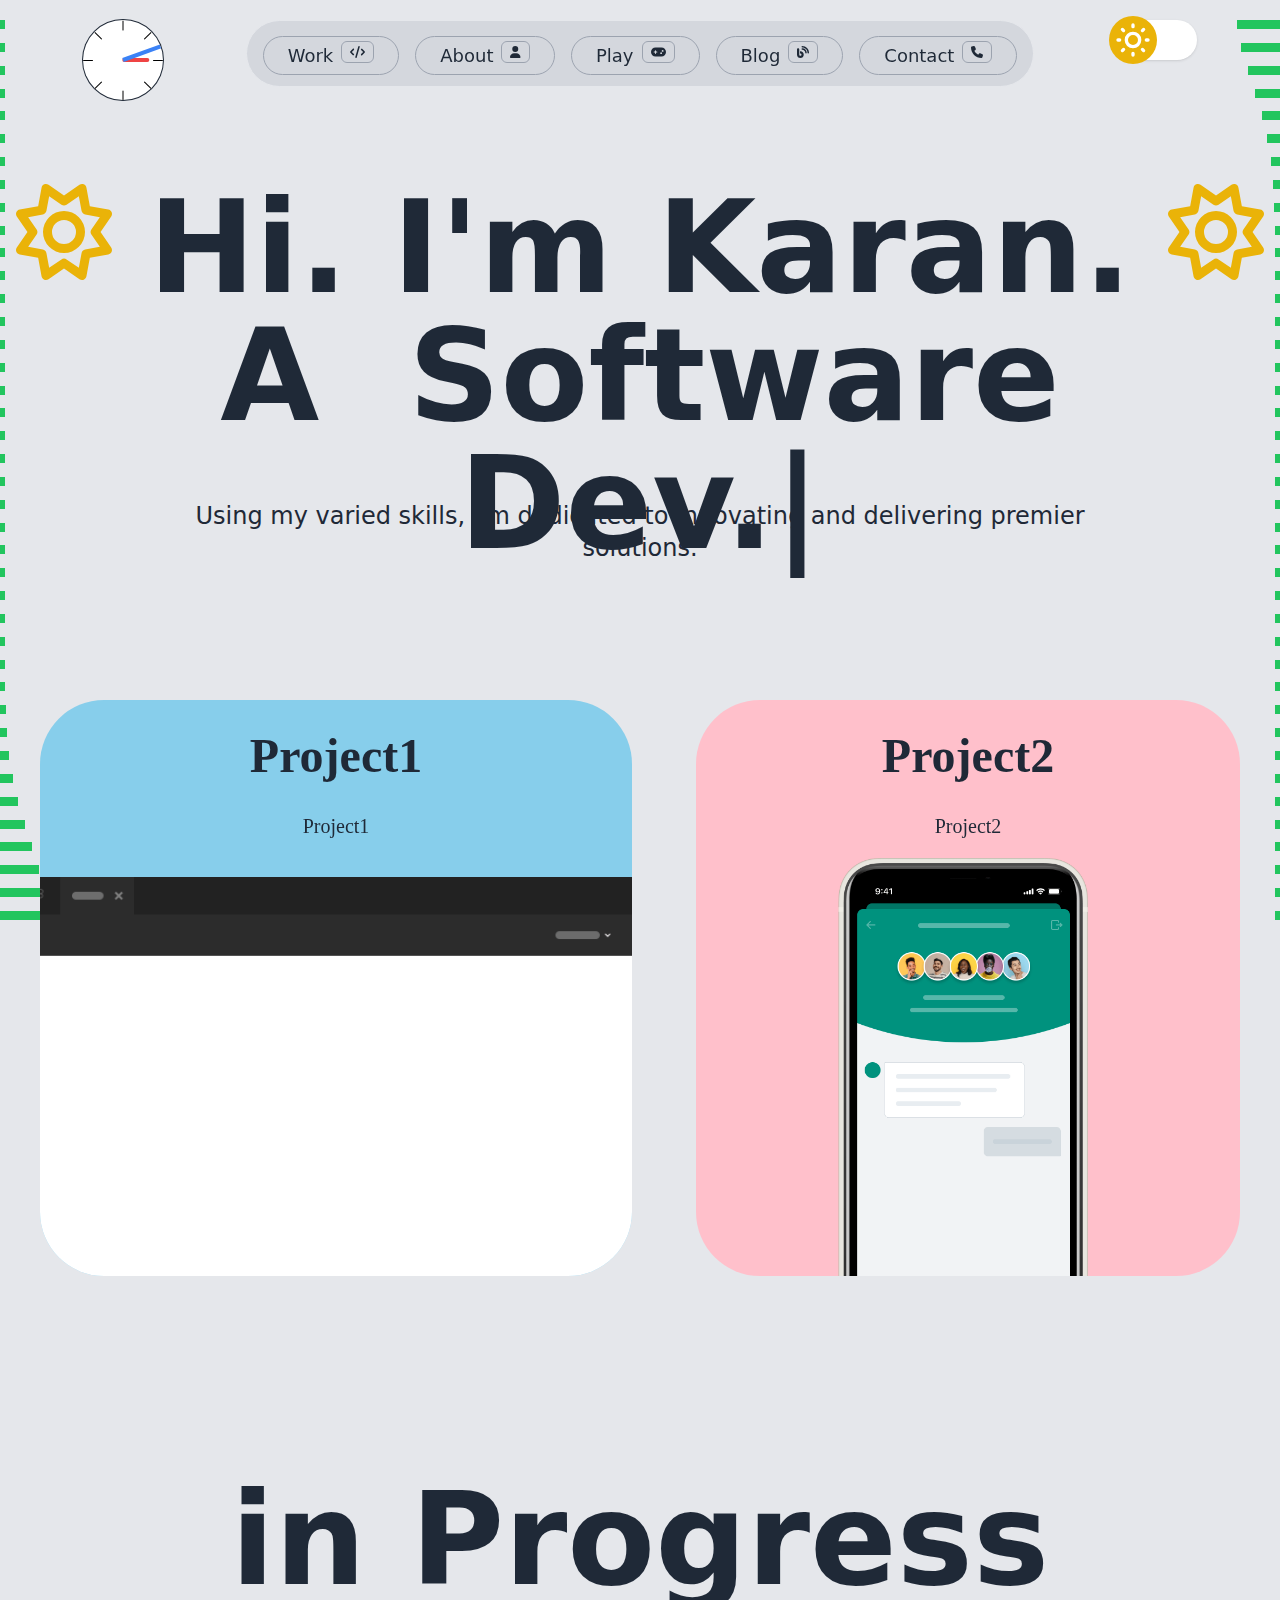
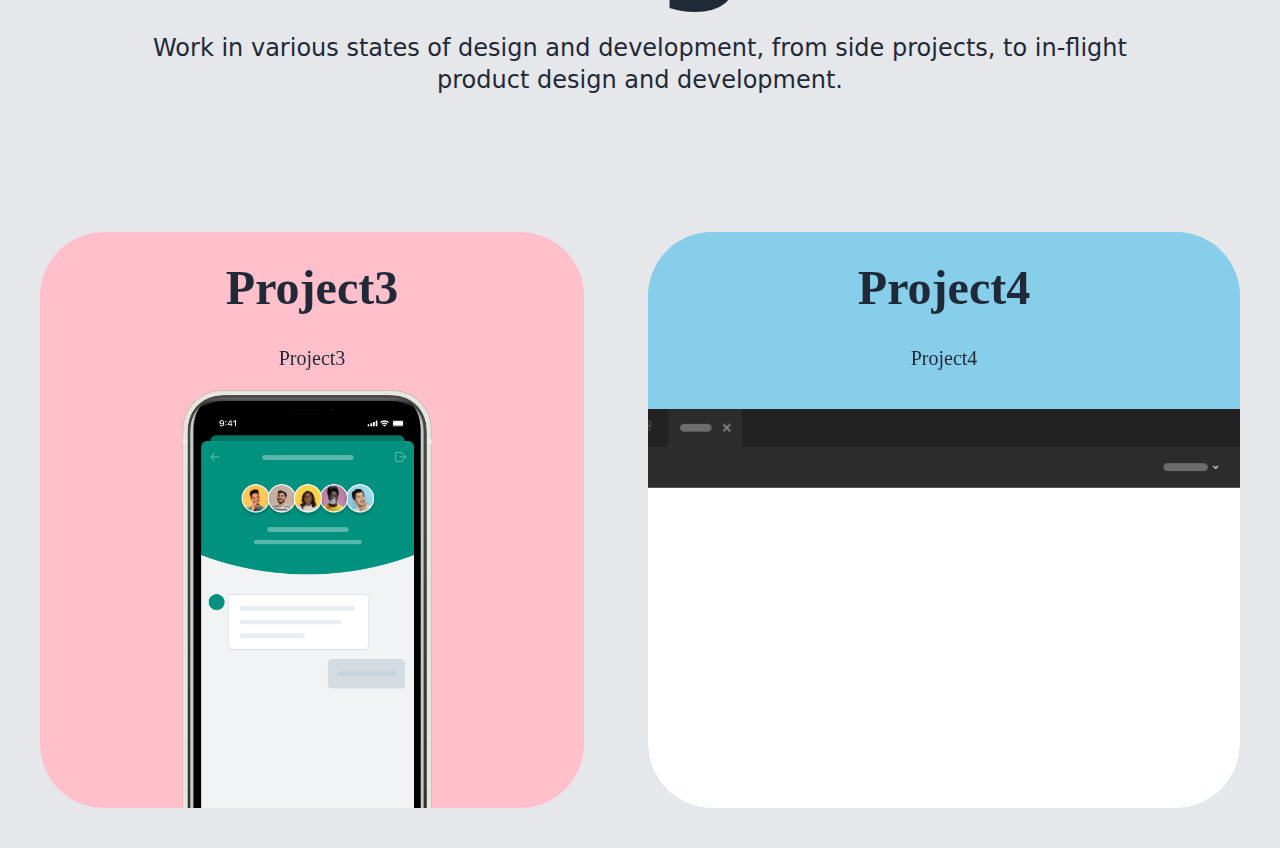
==== commit 156bd4ac: "Deployed by kgale59" ====
--- a/index.html
+++ b/index.html
@@ -1 +1 @@
-<!DOCTYPE html><html lang="en"><head><meta charSet="utf-8"/><meta name="viewport" content="width=device-width"/><title>Work</title><meta name="next-head-count" content="3"/><link rel="preload" href="/_next/static/css/273f38dc5a4b28f4.css" as="style" crossorigin=""/><link rel="stylesheet" href="/_next/static/css/273f38dc5a4b28f4.css" crossorigin="" data-n-g=""/><noscript data-n-css=""></noscript><script defer="" crossorigin="" nomodule="" src="/_next/static/chunks/polyfills-c67a75d1b6f99dc8.js"></script><script src="/_next/static/chunks/webpack-87b3a303122f2f0d.js" defer="" crossorigin=""></script><script src="/_next/static/chunks/framework-5429a50ba5373c56.js" defer="" crossorigin=""></script><script src="/_next/static/chunks/main-a41db7df8b254c99.js" defer="" crossorigin=""></script><script src="/_next/static/chunks/pages/_app-442f8981e115804f.js" defer="" crossorigin=""></script><script src="/_next/static/chunks/919-4d928aef2d328c4c.js" defer="" crossorigin=""></script><script src="/_next/static/chunks/pages/index-babd3cb9b6a76fdc.js" defer="" crossorigin=""></script><script src="/_next/static/VIWbBnWuk7dBs3WxNwMyy/_buildManifest.js" defer="" crossorigin=""></script><script src="/_next/static/VIWbBnWuk7dBs3WxNwMyy/_ssgManifest.js" defer="" crossorigin=""></script></head><body><div id="__next"><header class="pt-5 px-0"><nav class="nav-box"><ul class="nav-list"><li><a href="/"><span class="nav-item">Work<i class="hidden md:table-cell"><svg aria-hidden="true" focusable="false" data-prefix="fas" data-icon="code" class="svg-inline--fa fa-code nav-icon" role="img" xmlns="http://www.w3.org/2000/svg" viewBox="0 0 640 512"><path fill="currentColor" d="M392.8 1.2c-17-4.9-34.7 5-39.6 22l-128 448c-4.9 17 5 34.7 22 39.6s34.7-5 39.6-22l128-448c4.9-17-5-34.7-22-39.6zm80.6 120.1c-12.5 12.5-12.5 32.8 0 45.3L562.7 256l-89.4 89.4c-12.5 12.5-12.5 32.8 0 45.3s32.8 12.5 45.3 0l112-112c12.5-12.5 12.5-32.8 0-45.3l-112-112c-12.5-12.5-32.8-12.5-45.3 0zm-306.7 0c-12.5-12.5-32.8-12.5-45.3 0l-112 112c-12.5 12.5-12.5 32.8 0 45.3l112 112c12.5 12.5 32.8 12.5 45.3 0s12.5-32.8 0-45.3L77.3 256l89.4-89.4c12.5-12.5 12.5-32.8 0-45.3z"></path></svg></i></span></a></li><li><a href="/about"><span class="nav-item">About<i class="hidden md:table-cell"><svg aria-hidden="true" focusable="false" data-prefix="fas" data-icon="user" class="svg-inline--fa fa-user nav-icon" role="img" xmlns="http://www.w3.org/2000/svg" viewBox="0 0 448 512"><path fill="currentColor" d="M224 256A128 128 0 1 0 224 0a128 128 0 1 0 0 256zm-45.7 48C79.8 304 0 383.8 0 482.3C0 498.7 13.3 512 29.7 512H418.3c16.4 0 29.7-13.3 29.7-29.7C448 383.8 368.2 304 269.7 304H178.3z"></path></svg></i></span></a></li><li><a href="/play"><span class="nav-item">Play<i class="hidden md:table-cell"><svg aria-hidden="true" focusable="false" data-prefix="fas" data-icon="gamepad" class="svg-inline--fa fa-gamepad nav-icon" role="img" xmlns="http://www.w3.org/2000/svg" viewBox="0 0 640 512"><path fill="currentColor" d="M192 64C86 64 0 150 0 256S86 448 192 448H448c106 0 192-86 192-192s-86-192-192-192H192zM496 168a40 40 0 1 1 0 80 40 40 0 1 1 0-80zM392 304a40 40 0 1 1 80 0 40 40 0 1 1 -80 0zM168 200c0-13.3 10.7-24 24-24s24 10.7 24 24v32h32c13.3 0 24 10.7 24 24s-10.7 24-24 24H216v32c0 13.3-10.7 24-24 24s-24-10.7-24-24V280H136c-13.3 0-24-10.7-24-24s10.7-24 24-24h32V200z"></path></svg></i></span></a></li><li><a href="/blog"><span class="nav-item">Blog<i class="hidden md:table-cell"><svg aria-hidden="true" focusable="false" data-prefix="fas" data-icon="blog" class="svg-inline--fa fa-blog nav-icon" role="img" xmlns="http://www.w3.org/2000/svg" viewBox="0 0 512 512"><path fill="currentColor" d="M192 32c0 17.7 14.3 32 32 32c123.7 0 224 100.3 224 224c0 17.7 14.3 32 32 32s32-14.3 32-32C512 128.9 383.1 0 224 0c-17.7 0-32 14.3-32 32zm0 96c0 17.7 14.3 32 32 32c70.7 0 128 57.3 128 128c0 17.7 14.3 32 32 32s32-14.3 32-32c0-106-86-192-192-192c-17.7 0-32 14.3-32 32zM96 144c0-26.5-21.5-48-48-48S0 117.5 0 144V368c0 79.5 64.5 144 144 144s144-64.5 144-144s-64.5-144-144-144H128v96h16c26.5 0 48 21.5 48 48s-21.5 48-48 48s-48-21.5-48-48V144z"></path></svg></i></span></a></li><li><a href="/contact"><span class="nav-item">Contact<i class="hidden md:table-cell"><svg aria-hidden="true" focusable="false" data-prefix="fas" data-icon="phone" class="svg-inline--fa fa-phone nav-icon" role="img" xmlns="http://www.w3.org/2000/svg" viewBox="0 0 512 512"><path fill="currentColor" d="M164.9 24.6c-7.7-18.6-28-28.5-47.4-23.2l-88 24C12.1 30.2 0 46 0 64C0 311.4 200.6 512 448 512c18 0 33.8-12.1 38.6-29.5l24-88c5.3-19.4-4.6-39.7-23.2-47.4l-96-40c-16.3-6.8-35.2-2.1-46.3 11.6L304.7 368C234.3 334.7 177.3 277.7 144 207.3L193.3 167c13.7-11.2 18.4-30 11.6-46.3l-40-96z"></path></svg></i></span></a></li></ul></nav></header><div class="waves-container"><div class="waves-box"><div class="waves-end"><div class="waves-bar" style="width:43.2825618365962px"></div><div class="waves-bar" style="width:38.55205760416513px"></div><div class="waves-bar" style="width:31.90900611690712px"></div><div class="waves-bar" style="width:24.72425457739571px"></div><div class="waves-bar" style="width:18.19048883393408px"></div><div class="waves-bar" style="width:13.029017578869182px"></div><div class="waves-bar" style="width:9.435224395243274px"></div><div class="waves-bar" style="width:7.215262483516215px"></div><div class="waves-bar" style="width:5.995974642736435px"></div><div class="waves-bar" style="width:5.400903830304743px"></div><div class="waves-bar" style="width:5.1435439406022745px"></div><div class="waves-bar" style="width:5.045363297685979px"></div><div class="waves-bar" style="width:5.01253553906586px"></div><div class="waves-bar" style="width:5.002995095343418px"></div><div class="waves-bar" style="width:5.0006103515625px"></div><div class="waves-bar" style="width:5.000104329862955px"></div><div class="waves-bar" style="width:5.00001465405154px"></div><div class="waves-bar" style="width:5.000001648382217px"></div><div class="waves-bar" style="width:5.000000143727694px"></div><div class="waves-bar" style="width:5.000000009313226px"></div><div class="waves-bar" style="width:5.000000000424186px"></div><div class="waves-bar" style="width:5.000000000012592px"></div><div class="waves-bar" style="width:5.000000000000219px"></div><div class="waves-bar" style="width:5.000000000000002px"></div><div class="waves-bar" style="width:5px"></div><div class="waves-bar" style="width:5px"></div><div class="waves-bar" style="width:5px"></div><div class="waves-bar" style="width:5px"></div><div class="waves-bar" style="width:5px"></div><div class="waves-bar" style="width:5px"></div><div class="waves-bar" style="width:5px"></div><div class="waves-bar" style="width:5px"></div><div class="waves-bar" style="width:5px"></div><div class="waves-bar" style="width:5px"></div><div class="waves-bar" style="width:5px"></div><div class="waves-bar" style="width:5.000000000000002px"></div><div class="waves-bar" style="width:5.000000000000219px"></div><div class="waves-bar" style="width:5.000000000012592px"></div><div class="waves-bar" style="width:5.000000000424186px"></div><div class="waves-bar" style="width:5.000000009313226px"></div></div><div class="waves-start"><div class="waves-bar" style="width:5.000000000424186px"></div><div class="waves-bar" style="width:5.000000000012592px"></div><div class="waves-bar" style="width:5.000000000000219px"></div><div class="waves-bar" style="width:5.000000000000002px"></div><div class="waves-bar" style="width:5px"></div><div class="waves-bar" style="width:5px"></div><div class="waves-bar" style="width:5px"></div><div class="waves-bar" style="width:5px"></div><div class="waves-bar" style="width:5px"></div><div class="waves-bar" style="width:5px"></div><div class="waves-bar" style="width:5px"></div><div class="waves-bar" style="width:5px"></div><div class="waves-bar" style="width:5px"></div><div class="waves-bar" style="width:5px"></div><div class="waves-bar" style="width:5px"></div><div class="waves-bar" style="width:5.000000000000002px"></div><div class="waves-bar" style="width:5.000000000000219px"></div><div class="waves-bar" style="width:5.000000000012592px"></div><div class="waves-bar" style="width:5.000000000424186px"></div><div class="waves-bar" style="width:5.000000009313226px"></div><div class="waves-bar" style="width:5.000000143727694px"></div><div class="waves-bar" style="width:5.000001648382217px"></div><div class="waves-bar" style="width:5.00001465405154px"></div><div class="waves-bar" style="width:5.000104329862955px"></div><div class="waves-bar" style="width:5.0006103515625px"></div><div class="waves-bar" style="width:5.002995095343418px"></div><div class="waves-bar" style="width:5.01253553906586px"></div><div class="waves-bar" style="width:5.045363297685979px"></div><div class="waves-bar" style="width:5.1435439406022745px"></div><div class="waves-bar" style="width:5.400903830304743px"></div><div class="waves-bar" style="width:5.995974642736435px"></div><div class="waves-bar" style="width:7.215262483516224px"></div><div class="waves-bar" style="width:9.435224395243274px"></div><div class="waves-bar" style="width:13.029017578869182px"></div><div class="waves-bar" style="width:18.19048883393408px"></div><div class="waves-bar" style="width:24.72425457739571px"></div><div class="waves-bar" style="width:31.90900611690712px"></div><div class="waves-bar" style="width:38.55205760416513px"></div><div class="waves-bar" style="width:43.2825618365962px"></div><div class="waves-bar" style="width:45px"></div></div></div><div class="content"><div class="hero-box"><div class="hidden md:table-cell flex-row"><div><svg aria-hidden="true" focusable="false" data-prefix="fas" data-icon="star" class="svg-inline--fa fa-star fa-4x hero-star" role="img" xmlns="http://www.w3.org/2000/svg" viewBox="0 0 576 512"><path fill="currentColor" d="M316.9 18C311.6 7 300.4 0 288.1 0s-23.4 7-28.8 18L195 150.3 51.4 171.5c-12 1.8-22 10.2-25.7 21.7s-.7 24.2 7.9 32.7L137.8 329 113.2 474.7c-2 12 3 24.2 12.9 31.3s23 8 33.8 2.3l128.3-68.5 128.3 68.5c10.8 5.7 23.9 4.9 33.8-2.3s14.9-19.3 12.9-31.3L438.5 329 542.7 225.9c8.6-8.5 11.7-21.2 7.9-32.7s-13.7-19.9-25.7-21.7L381.2 150.3 316.9 18z"></path></svg></div></div><div class="hero-name"><div class="hero-title"><span>Hi. I&#x27;m Karan.</span><br/>A  <span style="font-family:ui-sans-serif, system-ui, sans-serif, &#x27;Apple Color Emoji&#x27;, &#x27;Segoe UI Emoji&#x27;, &#x27;Segoe UI Symbol&#x27;, &#x27;Noto Color Emoji&#x27;"><span class="index-module_type__E-SaG">Software Dev.</span></span></div><div class="hero-sub">Using my varied skills, I&#x27;m dedicated to innovating and delivering premier solutions.</div></div><div class="hidden md:table-cell flex-row"><div><svg aria-hidden="true" focusable="false" data-prefix="fas" data-icon="star" class="svg-inline--fa fa-star fa-4x hero-star" role="img" xmlns="http://www.w3.org/2000/svg" viewBox="0 0 576 512"><path fill="currentColor" d="M316.9 18C311.6 7 300.4 0 288.1 0s-23.4 7-28.8 18L195 150.3 51.4 171.5c-12 1.8-22 10.2-25.7 21.7s-.7 24.2 7.9 32.7L137.8 329 113.2 474.7c-2 12 3 24.2 12.9 31.3s23 8 33.8 2.3l128.3-68.5 128.3 68.5c10.8 5.7 23.9 4.9 33.8-2.3s14.9-19.3 12.9-31.3L438.5 329 542.7 225.9c8.6-8.5 11.7-21.2 7.9-32.7s-13.7-19.9-25.7-21.7L381.2 150.3 316.9 18z"></path></svg></div></div></div><div class="work-box"><div class="work-card-big" style="background-color:skyblue"><span class="work-name">Project1</span><span class="work-description">Project1</span><img alt="Project1" loading="lazy" width="2600" height="1200" decoding="async" data-nimg="1" class="work-image work-image-big" style="color:transparent" src="/default.png"/></div><div class="work-box-mobile"><div class="work-card-small work-mobile" style="background-color:skyblue"><span class="work-name">Project1</span><span class="work-description">Project1</span><img alt="Project1" loading="lazy" width="2600" height="1200" decoding="async" data-nimg="1" class="work-image" style="color:transparent" src="/default.png"/></div><div class="work-card-small" style="background-color:pink"><span class="work-name">Project2</span><span class="work-description">Project2</span><img alt="Project2" loading="lazy" width="250" height="1756" decoding="async" data-nimg="1" class="work-image-mob" style="color:transparent" src="/default-mob.png"/></div></div></div><div class="work-box"><div class="work-box-mobile"><div class="work-card-small" style="background-color:pink"><span class="work-name">Project3</span><span class="work-description">Project3</span><img alt="Project3" loading="lazy" width="250" height="1756" decoding="async" data-nimg="1" class="work-image-mob" style="color:transparent" src="/default-mob.png"/></div><div class="work-card-small work-mobile" style="background-color:skyblue"><span class="work-name">Project4</span><span class="work-description">Project4</span><img alt="Project4" loading="lazy" width="2600" height="1200" decoding="async" data-nimg="1" class="work-image" style="color:transparent" src="/default.png"/></div></div><div class="work-card-big" style="background-color:skyblue"><span class="work-name">Project4</span><span class="work-description">Project4</span><img alt="Project4" loading="lazy" width="2600" height="1200" decoding="async" data-nimg="1" class="work-image work-image-big" style="color:transparent" src="/default.png"/></div></div></div></div><footer><div>Footer</div></footer></div><script id="__NEXT_DATA__" type="application/json" crossorigin="">{"props":{"pageProps":{}},"page":"/","query":{},"buildId":"VIWbBnWuk7dBs3WxNwMyy","nextExport":true,"autoExport":true,"isFallback":false,"scriptLoader":[]}</script></body></html>+<!DOCTYPE html><html lang="en"><head><meta charSet="utf-8"/><meta name="viewport" content="width=device-width"/><title>Work</title><meta name="next-head-count" content="3"/><link rel="preload" href="/_next/static/css/e61197fd482975db.css" as="style" crossorigin=""/><link rel="stylesheet" href="/_next/static/css/e61197fd482975db.css" crossorigin="" data-n-g=""/><noscript data-n-css=""></noscript><script defer="" crossorigin="" nomodule="" src="/_next/static/chunks/polyfills-c67a75d1b6f99dc8.js"></script><script src="/_next/static/chunks/webpack-87b3a303122f2f0d.js" defer="" crossorigin=""></script><script src="/_next/static/chunks/framework-5429a50ba5373c56.js" defer="" crossorigin=""></script><script src="/_next/static/chunks/main-a41db7df8b254c99.js" defer="" crossorigin=""></script><script src="/_next/static/chunks/pages/_app-733b183c0ded626e.js" defer="" crossorigin=""></script><script src="/_next/static/chunks/153-920408158c647cf2.js" defer="" crossorigin=""></script><script src="/_next/static/chunks/386-a8800433a912226a.js" defer="" crossorigin=""></script><script src="/_next/static/chunks/pages/index-d86b43acbab7a629.js" defer="" crossorigin=""></script><script src="/_next/static/Sgl4N2vnxKdThNokvGkxn/_buildManifest.js" defer="" crossorigin=""></script><script src="/_next/static/Sgl4N2vnxKdThNokvGkxn/_ssgManifest.js" defer="" crossorigin=""></script></head><body><div id="__next"><header class="pt-5 px-0"><nav class="nav-box"><div><div class="nav-clock"><div style="height:1px" class="absolute w-1/2 origin-left flex justify-end rotate-0"><div class="nav-clock-items"></div></div><div style="height:1px" class="absolute w-1/2 origin-left flex justify-end rotate-45"><div class="nav-clock-items"></div></div><div style="height:1px" class="absolute w-1/2 origin-left flex justify-end rotate-90"><div class="nav-clock-items"></div></div><div style="height:1px" class="absolute w-1/2 origin-left flex justify-end rotate-[135deg]"><div class="nav-clock-items"></div></div><div style="height:1px" class="absolute w-1/2 origin-left flex justify-end rotate-180"><div class="nav-clock-items"></div></div><div style="height:1px" class="absolute w-1/2 origin-left flex justify-end rotate-[225deg]"><div class="nav-clock-items"></div></div><div style="height:1px" class="absolute w-1/2 origin-left flex justify-end rotate-[270deg]"><div class="nav-clock-items"></div></div><div style="height:1px" class="absolute w-1/2 origin-left flex justify-end rotate-[315deg]"><div class="nav-clock-items"></div></div><div class="nav-clock-hour-hand"></div><div class="nav-clock-minute-hand"></div></div></div><div><ul class="nav-list"><li><a href="/"><span class="nav-item">Work<i class="hidden md:table-cell"><svg aria-hidden="true" focusable="false" data-prefix="fas" data-icon="code" class="svg-inline--fa fa-code nav-icon" role="img" xmlns="http://www.w3.org/2000/svg" viewBox="0 0 640 512"><path fill="currentColor" d="M392.8 1.2c-17-4.9-34.7 5-39.6 22l-128 448c-4.9 17 5 34.7 22 39.6s34.7-5 39.6-22l128-448c4.9-17-5-34.7-22-39.6zm80.6 120.1c-12.5 12.5-12.5 32.8 0 45.3L562.7 256l-89.4 89.4c-12.5 12.5-12.5 32.8 0 45.3s32.8 12.5 45.3 0l112-112c12.5-12.5 12.5-32.8 0-45.3l-112-112c-12.5-12.5-32.8-12.5-45.3 0zm-306.7 0c-12.5-12.5-32.8-12.5-45.3 0l-112 112c-12.5 12.5-12.5 32.8 0 45.3l112 112c12.5 12.5 32.8 12.5 45.3 0s12.5-32.8 0-45.3L77.3 256l89.4-89.4c12.5-12.5 12.5-32.8 0-45.3z"></path></svg></i></span></a></li><li><a href="/about"><span class="nav-item">About<i class="hidden md:table-cell"><svg aria-hidden="true" focusable="false" data-prefix="fas" data-icon="user" class="svg-inline--fa fa-user nav-icon" role="img" xmlns="http://www.w3.org/2000/svg" viewBox="0 0 448 512"><path fill="currentColor" d="M224 256A128 128 0 1 0 224 0a128 128 0 1 0 0 256zm-45.7 48C79.8 304 0 383.8 0 482.3C0 498.7 13.3 512 29.7 512H418.3c16.4 0 29.7-13.3 29.7-29.7C448 383.8 368.2 304 269.7 304H178.3z"></path></svg></i></span></a></li><li><a href="/play"><span class="nav-item">Play<i class="hidden md:table-cell"><svg aria-hidden="true" focusable="false" data-prefix="fas" data-icon="gamepad" class="svg-inline--fa fa-gamepad nav-icon" role="img" xmlns="http://www.w3.org/2000/svg" viewBox="0 0 640 512"><path fill="currentColor" d="M192 64C86 64 0 150 0 256S86 448 192 448H448c106 0 192-86 192-192s-86-192-192-192H192zM496 168a40 40 0 1 1 0 80 40 40 0 1 1 0-80zM392 304a40 40 0 1 1 80 0 40 40 0 1 1 -80 0zM168 200c0-13.3 10.7-24 24-24s24 10.7 24 24v32h32c13.3 0 24 10.7 24 24s-10.7 24-24 24H216v32c0 13.3-10.7 24-24 24s-24-10.7-24-24V280H136c-13.3 0-24-10.7-24-24s10.7-24 24-24h32V200z"></path></svg></i></span></a></li><li><a href="/blog"><span class="nav-item">Blog<i class="hidden md:table-cell"><svg aria-hidden="true" focusable="false" data-prefix="fas" data-icon="blog" class="svg-inline--fa fa-blog nav-icon" role="img" xmlns="http://www.w3.org/2000/svg" viewBox="0 0 512 512"><path fill="currentColor" d="M192 32c0 17.7 14.3 32 32 32c123.7 0 224 100.3 224 224c0 17.7 14.3 32 32 32s32-14.3 32-32C512 128.9 383.1 0 224 0c-17.7 0-32 14.3-32 32zm0 96c0 17.7 14.3 32 32 32c70.7 0 128 57.3 128 128c0 17.7 14.3 32 32 32s32-14.3 32-32c0-106-86-192-192-192c-17.7 0-32 14.3-32 32zM96 144c0-26.5-21.5-48-48-48S0 117.5 0 144V368c0 79.5 64.5 144 144 144s144-64.5 144-144s-64.5-144-144-144H128v96h16c26.5 0 48 21.5 48 48s-21.5 48-48 48s-48-21.5-48-48V144z"></path></svg></i></span></a></li><li><a href="/contact"><span class="nav-item">Contact<i class="hidden md:table-cell"><svg aria-hidden="true" focusable="false" data-prefix="fas" data-icon="phone" class="svg-inline--fa fa-phone nav-icon" role="img" xmlns="http://www.w3.org/2000/svg" viewBox="0 0 512 512"><path fill="currentColor" d="M164.9 24.6c-7.7-18.6-28-28.5-47.4-23.2l-88 24C12.1 30.2 0 46 0 64C0 311.4 200.6 512 448 512c18 0 33.8-12.1 38.6-29.5l24-88c5.3-19.4-4.6-39.7-23.2-47.4l-96-40c-16.3-6.8-35.2-2.1-46.3 11.6L304.7 368C234.3 334.7 177.3 277.7 144 207.3L193.3 167c13.7-11.2 18.4-30 11.6-46.3l-40-96z"></path></svg></i></span></a></li></ul></div><button class="w-20 h-10 rounded-full bg-white flex items-center transition duration-300 focus:outline-none shadow"><div class="w-12 h-12 relative rounded-full transition duration-500 transform p-1 text-white bg-yellow-500 -translate-x-2"><svg xmlns="http://www.w3.org/2000/svg" fill="none" viewBox="0 0 24 24" stroke="currentColor"><path stroke-linecap="round" stroke-linejoin="round" stroke-width="2" d="M12 3v1m0 16v1m9-9h-1M4 12H3m15.364 6.364l-.707-.707M6.343 6.343l-.707-.707m12.728 0l-.707.707M6.343 17.657l-.707.707M16 12a4 4 0 11-8 0 4 4 0 018 0z"></path></svg></div></button></nav></header><div class="waves-container"><div class="waves-box"><div class="waves-end"><div class="waves-bar" style="width:43.2825618365962px"></div><div class="waves-bar" style="width:38.55205760416513px"></div><div class="waves-bar" style="width:31.90900611690712px"></div><div class="waves-bar" style="width:24.72425457739571px"></div><div class="waves-bar" style="width:18.19048883393408px"></div><div class="waves-bar" style="width:13.029017578869182px"></div><div class="waves-bar" style="width:9.435224395243274px"></div><div class="waves-bar" style="width:7.215262483516215px"></div><div class="waves-bar" style="width:5.995974642736435px"></div><div class="waves-bar" style="width:5.400903830304743px"></div><div class="waves-bar" style="width:5.1435439406022745px"></div><div class="waves-bar" style="width:5.045363297685979px"></div><div class="waves-bar" style="width:5.01253553906586px"></div><div class="waves-bar" style="width:5.002995095343418px"></div><div class="waves-bar" style="width:5.0006103515625px"></div><div class="waves-bar" style="width:5.000104329862955px"></div><div class="waves-bar" style="width:5.00001465405154px"></div><div class="waves-bar" style="width:5.000001648382217px"></div><div class="waves-bar" style="width:5.000000143727694px"></div><div class="waves-bar" style="width:5.000000009313226px"></div><div class="waves-bar" style="width:5.000000000424186px"></div><div class="waves-bar" style="width:5.000000000012592px"></div><div class="waves-bar" style="width:5.000000000000219px"></div><div class="waves-bar" style="width:5.000000000000002px"></div><div class="waves-bar" style="width:5px"></div><div class="waves-bar" style="width:5px"></div><div class="waves-bar" style="width:5px"></div><div class="waves-bar" style="width:5px"></div><div class="waves-bar" style="width:5px"></div><div class="waves-bar" style="width:5px"></div><div class="waves-bar" style="width:5px"></div><div class="waves-bar" style="width:5px"></div><div class="waves-bar" style="width:5px"></div><div class="waves-bar" style="width:5px"></div><div class="waves-bar" style="width:5px"></div><div class="waves-bar" style="width:5.000000000000002px"></div><div class="waves-bar" style="width:5.000000000000219px"></div><div class="waves-bar" style="width:5.000000000012592px"></div><div class="waves-bar" style="width:5.000000000424186px"></div><div class="waves-bar" style="width:5.000000009313226px"></div></div><div class="waves-start"><div class="waves-bar" style="width:5.000000000424186px"></div><div class="waves-bar" style="width:5.000000000012592px"></div><div class="waves-bar" style="width:5.000000000000219px"></div><div class="waves-bar" style="width:5.000000000000002px"></div><div class="waves-bar" style="width:5px"></div><div class="waves-bar" style="width:5px"></div><div class="waves-bar" style="width:5px"></div><div class="waves-bar" style="width:5px"></div><div class="waves-bar" style="width:5px"></div><div class="waves-bar" style="width:5px"></div><div class="waves-bar" style="width:5px"></div><div class="waves-bar" style="width:5px"></div><div class="waves-bar" style="width:5px"></div><div class="waves-bar" style="width:5px"></div><div class="waves-bar" style="width:5px"></div><div class="waves-bar" style="width:5.000000000000002px"></div><div class="waves-bar" style="width:5.000000000000219px"></div><div class="waves-bar" style="width:5.000000000012592px"></div><div class="waves-bar" style="width:5.000000000424186px"></div><div class="waves-bar" style="width:5.000000009313226px"></div><div class="waves-bar" style="width:5.000000143727694px"></div><div class="waves-bar" style="width:5.000001648382217px"></div><div class="waves-bar" style="width:5.00001465405154px"></div><div class="waves-bar" style="width:5.000104329862955px"></div><div class="waves-bar" style="width:5.0006103515625px"></div><div class="waves-bar" style="width:5.002995095343418px"></div><div class="waves-bar" style="width:5.01253553906586px"></div><div class="waves-bar" style="width:5.045363297685979px"></div><div class="waves-bar" style="width:5.1435439406022745px"></div><div class="waves-bar" style="width:5.400903830304743px"></div><div class="waves-bar" style="width:5.995974642736435px"></div><div class="waves-bar" style="width:7.215262483516224px"></div><div class="waves-bar" style="width:9.435224395243274px"></div><div class="waves-bar" style="width:13.029017578869182px"></div><div class="waves-bar" style="width:18.19048883393408px"></div><div class="waves-bar" style="width:24.72425457739571px"></div><div class="waves-bar" style="width:31.90900611690712px"></div><div class="waves-bar" style="width:38.55205760416513px"></div><div class="waves-bar" style="width:43.2825618365962px"></div><div class="waves-bar" style="width:45px"></div></div></div><div class="content"><div class="hero-box"><div class="hidden md:table-cell flex-row"><div><svg aria-hidden="true" focusable="false" data-prefix="far" data-icon="sun" class="svg-inline--fa fa-sun fa-6x hero-star" role="img" xmlns="http://www.w3.org/2000/svg" viewBox="0 0 512 512"><path fill="currentColor" d="M375.7 19.7c-1.5-8-6.9-14.7-14.4-17.8s-16.1-2.2-22.8 2.4L256 61.1 173.5 4.2c-6.7-4.6-15.3-5.5-22.8-2.4s-12.9 9.8-14.4 17.8l-18.1 98.5L19.7 136.3c-8 1.5-14.7 6.9-17.8 14.4s-2.2 16.1 2.4 22.8L61.1 256 4.2 338.5c-4.6 6.7-5.5 15.3-2.4 22.8s9.8 13 17.8 14.4l98.5 18.1 18.1 98.5c1.5 8 6.9 14.7 14.4 17.8s16.1 2.2 22.8-2.4L256 450.9l82.5 56.9c6.7 4.6 15.3 5.5 22.8 2.4s12.9-9.8 14.4-17.8l18.1-98.5 98.5-18.1c8-1.5 14.7-6.9 17.8-14.4s2.2-16.1-2.4-22.8L450.9 256l56.9-82.5c4.6-6.7 5.5-15.3 2.4-22.8s-9.8-12.9-17.8-14.4l-98.5-18.1L375.7 19.7zM269.6 110l65.6-45.2 14.4 78.3c1.8 9.8 9.5 17.5 19.3 19.3l78.3 14.4L402 242.4c-5.7 8.2-5.7 19 0 27.2l45.2 65.6-78.3 14.4c-9.8 1.8-17.5 9.5-19.3 19.3l-14.4 78.3L269.6 402c-8.2-5.7-19-5.7-27.2 0l-65.6 45.2-14.4-78.3c-1.8-9.8-9.5-17.5-19.3-19.3L64.8 335.2 110 269.6c5.7-8.2 5.7-19 0-27.2L64.8 176.8l78.3-14.4c9.8-1.8 17.5-9.5 19.3-19.3l14.4-78.3L242.4 110c8.2 5.7 19 5.7 27.2 0zM256 368a112 112 0 1 0 0-224 112 112 0 1 0 0 224zM192 256a64 64 0 1 1 128 0 64 64 0 1 1 -128 0z"></path></svg></div></div><div class="hero-name"><div class="hero-title"><span>Hi. I&#x27;m Karan.</span><br/>A  <span style="font-family:ui-sans-serif, system-ui, sans-serif, &#x27;Apple Color Emoji&#x27;, &#x27;Segoe UI Emoji&#x27;, &#x27;Segoe UI Symbol&#x27;, &#x27;Noto Color Emoji&#x27;"><span class="index-module_type__E-SaG">Software Dev.</span></span></div><div class="hero-sub">Using my varied skills, I&#x27;m dedicated to innovating and delivering premier solutions.</div></div><div class="hidden md:table-cell flex-row"><div><svg aria-hidden="true" focusable="false" data-prefix="far" data-icon="sun" class="svg-inline--fa fa-sun fa-6x hero-star" role="img" xmlns="http://www.w3.org/2000/svg" viewBox="0 0 512 512"><path fill="currentColor" d="M375.7 19.7c-1.5-8-6.9-14.7-14.4-17.8s-16.1-2.2-22.8 2.4L256 61.1 173.5 4.2c-6.7-4.6-15.3-5.5-22.8-2.4s-12.9 9.8-14.4 17.8l-18.1 98.5L19.7 136.3c-8 1.5-14.7 6.9-17.8 14.4s-2.2 16.1 2.4 22.8L61.1 256 4.2 338.5c-4.6 6.7-5.5 15.3-2.4 22.8s9.8 13 17.8 14.4l98.5 18.1 18.1 98.5c1.5 8 6.9 14.7 14.4 17.8s16.1 2.2 22.8-2.4L256 450.9l82.5 56.9c6.7 4.6 15.3 5.5 22.8 2.4s12.9-9.8 14.4-17.8l18.1-98.5 98.5-18.1c8-1.5 14.7-6.9 17.8-14.4s2.2-16.1-2.4-22.8L450.9 256l56.9-82.5c4.6-6.7 5.5-15.3 2.4-22.8s-9.8-12.9-17.8-14.4l-98.5-18.1L375.7 19.7zM269.6 110l65.6-45.2 14.4 78.3c1.8 9.8 9.5 17.5 19.3 19.3l78.3 14.4L402 242.4c-5.7 8.2-5.7 19 0 27.2l45.2 65.6-78.3 14.4c-9.8 1.8-17.5 9.5-19.3 19.3l-14.4 78.3L269.6 402c-8.2-5.7-19-5.7-27.2 0l-65.6 45.2-14.4-78.3c-1.8-9.8-9.5-17.5-19.3-19.3L64.8 335.2 110 269.6c5.7-8.2 5.7-19 0-27.2L64.8 176.8l78.3-14.4c9.8-1.8 17.5-9.5 19.3-19.3l14.4-78.3L242.4 110c8.2 5.7 19 5.7 27.2 0zM256 368a112 112 0 1 0 0-224 112 112 0 1 0 0 224zM192 256a64 64 0 1 1 128 0 64 64 0 1 1 -128 0z"></path></svg></div></div></div><div class="work-box"><div class="work-card-big" style="background-color:skyblue"><span class="work-name">Project1</span><span class="work-description">Project1</span><img alt="Project1" loading="lazy" width="2600" height="1200" decoding="async" data-nimg="1" class="work-image work-image-big" style="color:transparent" src="/default.png"/></div><div class="work-box-mobile"><div class="work-card-small work-mobile" style="background-color:skyblue"><span class="work-name">Project1</span><span class="work-description">Project1</span><img alt="Project1" loading="lazy" width="2600" height="1200" decoding="async" data-nimg="1" class="work-image" style="color:transparent" src="/default.png"/></div><div class="work-card-small" style="background-color:pink"><span class="work-name">Project2</span><span class="work-description">Project2</span><img alt="Project2" loading="lazy" width="250" height="1756" decoding="async" data-nimg="1" class="work-image-mob" style="color:transparent" src="/default-mob.png"/></div></div></div><div class="hero-box"><div class="hero-name"><span>in Progress</span><div class="hero-sub">Work in various states of design and development, from side projects, to in-flight product design and development.</div></div></div><div class="work-box"><div class="work-box-mobile"><div class="work-card-small" style="background-color:pink"><span class="work-name">Project3</span><span class="work-description">Project3</span><img alt="Project3" loading="lazy" width="250" height="1756" decoding="async" data-nimg="1" class="work-image-mob" style="color:transparent" src="/default-mob.png"/></div><div class="work-card-small work-mobile" style="background-color:skyblue"><span class="work-name">Project4</span><span class="work-description">Project4</span><img alt="Project4" loading="lazy" width="2600" height="1200" decoding="async" data-nimg="1" class="work-image" style="color:transparent" src="/default.png"/></div></div><div class="work-card-big" style="background-color:skyblue"><span class="work-name">Project4</span><span class="work-description">Project4</span><img alt="Project4" loading="lazy" width="2600" height="1200" decoding="async" data-nimg="1" class="work-image work-image-big" style="color:transparent" src="/default.png"/></div></div></div></div><footer><div></div></footer></div><script id="__NEXT_DATA__" type="application/json" crossorigin="">{"props":{"pageProps":{}},"page":"/","query":{},"buildId":"Sgl4N2vnxKdThNokvGkxn","nextExport":true,"autoExport":true,"isFallback":false,"scriptLoader":[]}</script></body></html>--- a/_next/static/css/e61197fd482975db.css
+++ b/_next/static/css/e61197fd482975db.css
@@ -0,0 +1,4 @@
+@import url("https://fonts.googleapis.com/css2?family=Cherry+Cream+Soda&family=GFS+Didot&family=M+PLUS+Code+Latin:wght@300&family=Open+Sans&family=Press+Start+2P&family=Satisfy&display=swap");
+/*
+! tailwindcss v3.4.0 | MIT License | https://tailwindcss.com
+*/*,:after,:before{box-sizing:border-box;border:0 solid #e5e7eb}:after,:before{--tw-content:""}:host,html{line-height:1.5;-webkit-text-size-adjust:100%;-moz-tab-size:4;-o-tab-size:4;tab-size:4;font-family:ui-sans-serif,system-ui,sans-serif,Apple Color Emoji,Segoe UI Emoji,Segoe UI Symbol,Noto Color Emoji;font-feature-settings:normal;font-variation-settings:normal;-webkit-tap-highlight-color:transparent}body{margin:0;line-height:inherit}hr{height:0;color:inherit;border-top-width:1px}abbr:where([title]){-webkit-text-decoration:underline dotted;text-decoration:underline dotted}h1,h2,h3,h4,h5,h6{font-size:inherit;font-weight:inherit}a{color:inherit;text-decoration:inherit}b,strong{font-weight:bolder}code,kbd,pre,samp{font-family:ui-monospace,SFMono-Regular,Menlo,Monaco,Consolas,Liberation Mono,Courier New,monospace;font-feature-settings:normal;font-variation-settings:normal;font-size:1em}small{font-size:80%}sub,sup{font-size:75%;line-height:0;position:relative;vertical-align:baseline}sub{bottom:-.25em}sup{top:-.5em}table{text-indent:0;border-color:inherit;border-collapse:collapse}button,input,optgroup,select,textarea{font-family:inherit;font-feature-settings:inherit;font-variation-settings:inherit;font-size:100%;font-weight:inherit;line-height:inherit;color:inherit;margin:0;padding:0}button,select{text-transform:none}[type=button],[type=reset],[type=submit],button{-webkit-appearance:button;background-color:transparent;background-image:none}:-moz-focusring{outline:auto}:-moz-ui-invalid{box-shadow:none}progress{vertical-align:baseline}::-webkit-inner-spin-button,::-webkit-outer-spin-button{height:auto}[type=search]{-webkit-appearance:textfield;outline-offset:-2px}::-webkit-search-decoration{-webkit-appearance:none}::-webkit-file-upload-button{-webkit-appearance:button;font:inherit}summary{display:list-item}blockquote,dd,dl,figure,h1,h2,h3,h4,h5,h6,hr,p,pre{margin:0}fieldset{margin:0}fieldset,legend{padding:0}menu,ol,ul{list-style:none;margin:0;padding:0}dialog{padding:0}textarea{resize:vertical}input::-moz-placeholder,textarea::-moz-placeholder{opacity:1;color:#9ca3af}input::placeholder,textarea::placeholder{opacity:1;color:#9ca3af}[role=button],button{cursor:pointer}:disabled{cursor:default}audio,canvas,embed,iframe,img,object,svg,video{display:block;vertical-align:middle}img,video{max-width:100%;height:auto}[hidden]{display:none}*,:after,:before{--tw-border-spacing-x:0;--tw-border-spacing-y:0;--tw-translate-x:0;--tw-translate-y:0;--tw-rotate:0;--tw-skew-x:0;--tw-skew-y:0;--tw-scale-x:1;--tw-scale-y:1;--tw-pan-x: ;--tw-pan-y: ;--tw-pinch-zoom: ;--tw-scroll-snap-strictness:proximity;--tw-gradient-from-position: ;--tw-gradient-via-position: ;--tw-gradient-to-position: ;--tw-ordinal: ;--tw-slashed-zero: ;--tw-numeric-figure: ;--tw-numeric-spacing: ;--tw-numeric-fraction: ;--tw-ring-inset: ;--tw-ring-offset-width:0px;--tw-ring-offset-color:#fff;--tw-ring-color:rgba(59,130,246,.5);--tw-ring-offset-shadow:0 0 #0000;--tw-ring-shadow:0 0 #0000;--tw-shadow:0 0 #0000;--tw-shadow-colored:0 0 #0000;--tw-blur: ;--tw-brightness: ;--tw-contrast: ;--tw-grayscale: ;--tw-hue-rotate: ;--tw-invert: ;--tw-saturate: ;--tw-sepia: ;--tw-drop-shadow: ;--tw-backdrop-blur: ;--tw-backdrop-brightness: ;--tw-backdrop-contrast: ;--tw-backdrop-grayscale: ;--tw-backdrop-hue-rotate: ;--tw-backdrop-invert: ;--tw-backdrop-opacity: ;--tw-backdrop-saturate: ;--tw-backdrop-sepia: }::backdrop{--tw-border-spacing-x:0;--tw-border-spacing-y:0;--tw-translate-x:0;--tw-translate-y:0;--tw-rotate:0;--tw-skew-x:0;--tw-skew-y:0;--tw-scale-x:1;--tw-scale-y:1;--tw-pan-x: ;--tw-pan-y: ;--tw-pinch-zoom: ;--tw-scroll-snap-strictness:proximity;--tw-gradient-from-position: ;--tw-gradient-via-position: ;--tw-gradient-to-position: ;--tw-ordinal: ;--tw-slashed-zero: ;--tw-numeric-figure: ;--tw-numeric-spacing: ;--tw-numeric-fraction: ;--tw-ring-inset: ;--tw-ring-offset-width:0px;--tw-ring-offset-color:#fff;--tw-ring-color:rgba(59,130,246,.5);--tw-ring-offset-shadow:0 0 #0000;--tw-ring-shadow:0 0 #0000;--tw-shadow:0 0 #0000;--tw-shadow-colored:0 0 #0000;--tw-blur: ;--tw-brightness: ;--tw-contrast: ;--tw-grayscale: ;--tw-hue-rotate: ;--tw-invert: ;--tw-saturate: ;--tw-sepia: ;--tw-drop-shadow: ;--tw-backdrop-blur: ;--tw-backdrop-brightness: ;--tw-backdrop-contrast: ;--tw-backdrop-grayscale: ;--tw-backdrop-hue-rotate: ;--tw-backdrop-invert: ;--tw-backdrop-opacity: ;--tw-backdrop-saturate: ;--tw-backdrop-sepia: }@keyframes nav-select{0%{background-color:rgba(209,213,219,.9)}to{background-color:#f8fafc}}.nav-box{position:fixed;z-index:40;width:100%;justify-content:space-evenly}.nav-box,.nav-list{margin-left:auto;margin-right:auto;display:flex}.nav-list{justify-content:space-between;gap:.5rem;border-radius:9999px;border-width:1px;background-color:rgba(209,213,219,.9);padding:1rem;font-size:.875rem;line-height:1.25rem}@media (min-width:640px){.nav-list{gap:.75rem}}@media (min-width:768px){.nav-list{gap:1rem;font-size:1rem;line-height:1.5rem}}@media (min-width:1024px){.nav-list{font-size:1.125rem;line-height:1.75rem}}.nav-item{border-radius:9999px;border-width:1px;--tw-border-opacity:1;border-color:rgb(156 163 175/var(--tw-border-opacity));padding:.5rem}.nav-item:hover{cursor:pointer}@media (min-width:768px){.nav-item{padding-left:1.5rem;padding-right:1.5rem}}.nav-icon{margin-left:.5rem;margin-top:.25rem;border-radius:.375rem;border-width:1px;--tw-border-opacity:1;border-color:rgb(156 163 175/var(--tw-border-opacity));padding:.25rem .5rem;vertical-align:text-top;font-size:.75rem;line-height:1rem}.nav-item-selected{border-radius:9999px;--tw-bg-opacity:1;background-color:rgb(248 250 252/var(--tw-bg-opacity));padding:.5rem}.nav-item-selected:hover{cursor:pointer}@media (min-width:768px){.nav-item-selected{padding-left:1.5rem;padding-right:1.5rem}}.nav-item-selected{animation:nav-select .6s}.nav-clock{position:relative;display:flex;height:5rem;width:5rem;align-items:center;justify-content:flex-end;overflow:hidden;border-radius:9999px;--tw-bg-opacity:1;background-color:rgb(255 255 255/var(--tw-bg-opacity));--tw-ring-offset-shadow:var(--tw-ring-inset) 0 0 0 var(--tw-ring-offset-width) var(--tw-ring-offset-color);--tw-ring-shadow:var(--tw-ring-inset) 0 0 0 calc(1px + var(--tw-ring-offset-width)) var(--tw-ring-color);box-shadow:var(--tw-ring-offset-shadow),var(--tw-ring-shadow),var(--tw-shadow,0 0 #0000);--tw-ring-opacity:1;--tw-ring-color:rgb(31 41 55/var(--tw-ring-opacity))}.nav-clock-items{height:100%;width:25%;border-radius:9999px;--tw-bg-opacity:1;background-color:rgb(0 0 0/var(--tw-bg-opacity))}.nav-clock-hour-hand{height:.25rem;width:33.333333%;transform-origin:right;--tw-rotate:180deg;border-radius:9999px;--tw-bg-opacity:1;background-color:rgb(239 68 68/var(--tw-bg-opacity));transition-duration:1s;transition-timing-function:cubic-bezier(.4,0,.2,1)}.group:hover .nav-clock-hour-hand,.nav-clock-hour-hand{transform:translate(var(--tw-translate-x),var(--tw-translate-y)) rotate(var(--tw-rotate)) skewX(var(--tw-skew-x)) skewY(var(--tw-skew-y)) scaleX(var(--tw-scale-x)) scaleY(var(--tw-scale-y))}.group:hover .nav-clock-hour-hand{--tw-rotate:215deg}.nav-clock-minute-hand{height:.25rem;width:50%;transform-origin:left;--tw-rotate:340deg;--tw-bg-opacity:1;background-color:rgb(59 130 246/var(--tw-bg-opacity));transition-duration:1s;transition-timing-function:cubic-bezier(.4,0,.2,1)}.group:hover .nav-clock-minute-hand,.nav-clock-minute-hand{transform:translate(var(--tw-translate-x),var(--tw-translate-y)) rotate(var(--tw-rotate)) skewX(var(--tw-skew-x)) skewY(var(--tw-skew-y)) scaleX(var(--tw-scale-x)) scaleY(var(--tw-scale-y))}.group:hover .nav-clock-minute-hand{--tw-rotate:340deg}.hero-box{display:flex;width:100%;justify-content:space-evenly;padding-top:6rem;font-weight:800}@media (min-width:768px){.hero-box{padding-top:9rem}}@media (min-width:1024px){.hero-box{padding-top:10rem}}.hero-star{--tw-text-opacity:1;color:rgb(234 179 8/var(--tw-text-opacity))}.hero-star>span{font-size:3.75rem;line-height:1}.hero-name{width:64rem;text-align:center;font-size:2.25rem;line-height:2.5rem}@media (min-width:768px){.hero-name{font-size:4.5rem;line-height:1}}@media (min-width:1024px){.hero-name{font-size:8rem;line-height:1}}.hero-title{height:5rem}@media (min-width:768px){.hero-title{height:18rem}}.hero-sub{margin-top:.75rem;padding:1rem;font-size:1rem;line-height:1.5rem;font-weight:400}@media (min-width:768px){.hero-sub{font-size:1.5rem;line-height:2rem}}.work-box{margin-top:.25rem;display:flex;justify-content:space-evenly;padding-left:2rem;padding-right:2rem}@media (min-width:768px){.work-box{margin-top:1.25rem}}@media (min-width:1024px){.work-box{padding:2.5rem .5rem}}@media (min-width:1280px){.work-box{margin-top:5rem}}.work-box-mobile{flex-direction:row}.work-card-small{position:relative;margin-top:1.25rem;margin-bottom:1.25rem;height:18rem;width:18rem;overflow:hidden;border-radius:64px}@media (min-width:768px){.work-card-small{margin-top:1.25rem;margin-bottom:1.25rem;height:36rem;width:34rem}}@media (min-width:1280px){.work-card-small{margin:0 2rem}}.work-card-big{position:relative;margin-left:2rem;margin-right:2rem;display:none;height:18rem;width:18rem;overflow:hidden;border-radius:64px}@media (min-width:768px){.work-card-big{height:36rem;width:48rem}}@media (min-width:1280px){.work-card-big{display:table-cell}}.work-mobile{overflow:hidden}@media (min-width:768px){.work-mobile{display:table-cell}}@media (min-width:1280px){.work-mobile{display:none}}.work-name{display:flex;justify-content:center;padding:.25rem 1rem;font-family:ui-serif,Georgia,Cambria,Times New Roman,Times,serif;font-size:1.25rem;line-height:1.75rem;font-weight:700}@media (min-width:768px){.work-name{padding:2rem 2.75rem;font-size:3rem;line-height:1}}.work-description{display:flex;justify-content:center;font-family:ui-serif,Georgia,Cambria,Times New Roman,Times,serif;font-size:.875rem;line-height:1.25rem}@media (min-width:768px){.work-description{font-size:1.25rem;line-height:1.75rem}}.work-image{position:absolute;bottom:-1rem;right:-16rem;max-width:32rem}@media (min-width:768px){.work-image{bottom:-12rem;right:-52rem;max-width:80rem}}.work-image-big{right:-37rem}.work-image-mob{position:absolute;right:1.2rem;bottom:-17rem;max-height:40rem;max-width:24rem}@media (min-width:768px){.work-image-mob{bottom:-5rem;right:9.5rem;max-width:32rem}}.waves-container{height:100%;width:100%;overflow-y:scroll}.waves-box{display:none;height:100%;width:100%}@media (min-width:768px){.waves-box{display:block}}.waves-end{align-items:flex-end}.waves-end,.waves-start{position:fixed;display:flex;height:100%;width:100%;flex-direction:column;justify-content:space-between}.waves-bar{height:1vh;--tw-bg-opacity:1;background-color:rgb(34 197 94/var(--tw-bg-opacity))}.static{position:static}.absolute{position:absolute}.relative{position:relative}.mx-auto{margin-left:auto;margin-right:auto}.mb-1{margin-bottom:.25rem}.mb-2{margin-bottom:.5rem}.mb-8{margin-bottom:2rem}.block{display:block}.flex{display:flex}.hidden{display:none}.h-10{height:2.5rem}.h-12{height:3rem}.w-1\/2{width:50%}.w-12{width:3rem}.w-20{width:5rem}.max-w-xl{max-width:36rem}.origin-left{transform-origin:left}.-translate-x-2{--tw-translate-x:-0.5rem}.-translate-x-2,.translate-x-full{transform:translate(var(--tw-translate-x),var(--tw-translate-y)) rotate(var(--tw-rotate)) skewX(var(--tw-skew-x)) skewY(var(--tw-skew-y)) scaleX(var(--tw-scale-x)) scaleY(var(--tw-scale-y))}.translate-x-full{--tw-translate-x:100%}.rotate-0{--tw-rotate:0deg}.rotate-0,.rotate-180{transform:translate(var(--tw-translate-x),var(--tw-translate-y)) rotate(var(--tw-rotate)) skewX(var(--tw-skew-x)) skewY(var(--tw-skew-y)) scaleX(var(--tw-scale-x)) scaleY(var(--tw-scale-y))}.rotate-180{--tw-rotate:180deg}.rotate-45{--tw-rotate:45deg}.rotate-45,.rotate-90{transform:translate(var(--tw-translate-x),var(--tw-translate-y)) rotate(var(--tw-rotate)) skewX(var(--tw-skew-x)) skewY(var(--tw-skew-y)) scaleX(var(--tw-scale-x)) scaleY(var(--tw-scale-y))}.rotate-90{--tw-rotate:90deg}.rotate-\[135deg\]{--tw-rotate:135deg}.rotate-\[135deg\],.rotate-\[225deg\]{transform:translate(var(--tw-translate-x),var(--tw-translate-y)) rotate(var(--tw-rotate)) skewX(var(--tw-skew-x)) skewY(var(--tw-skew-y)) scaleX(var(--tw-scale-x)) scaleY(var(--tw-scale-y))}.rotate-\[225deg\]{--tw-rotate:225deg}.rotate-\[270deg\]{--tw-rotate:270deg}.rotate-\[270deg\],.rotate-\[315deg\]{transform:translate(var(--tw-translate-x),var(--tw-translate-y)) rotate(var(--tw-rotate)) skewX(var(--tw-skew-x)) skewY(var(--tw-skew-y)) scaleX(var(--tw-scale-x)) scaleY(var(--tw-scale-y))}.rotate-\[315deg\]{--tw-rotate:315deg}.transform{transform:translate(var(--tw-translate-x),var(--tw-translate-y)) rotate(var(--tw-rotate)) skewX(var(--tw-skew-x)) skewY(var(--tw-skew-y)) scaleX(var(--tw-scale-x)) scaleY(var(--tw-scale-y))}.flex-row{flex-direction:row}.items-center{align-items:center}.justify-end{justify-content:flex-end}.rounded-full{border-radius:9999px}.bg-gray-700{--tw-bg-opacity:1;background-color:rgb(55 65 81/var(--tw-bg-opacity))}.bg-green-500{--tw-bg-opacity:1;background-color:rgb(34 197 94/var(--tw-bg-opacity))}.bg-white{--tw-bg-opacity:1;background-color:rgb(255 255 255/var(--tw-bg-opacity))}.bg-yellow-500{--tw-bg-opacity:1;background-color:rgb(234 179 8/var(--tw-bg-opacity))}.p-1{padding:.25rem}.py-8{padding-top:2rem;padding-bottom:2rem}.text-center{text-align:center}.text-2xl{font-size:1.5rem;line-height:2rem}.text-sm{font-size:.875rem;line-height:1.25rem}.text-xl{font-size:1.25rem;line-height:1.75rem}.text-xs{font-size:.75rem;line-height:1rem}.font-black{font-weight:900}.text-blue-700{--tw-text-opacity:1;color:rgb(29 78 216/var(--tw-text-opacity))}.text-gray-600{--tw-text-opacity:1;color:rgb(75 85 99/var(--tw-text-opacity))}.text-white{--tw-text-opacity:1;color:rgb(255 255 255/var(--tw-text-opacity))}.shadow{--tw-shadow:0 1px 3px 0 rgba(0,0,0,.1),0 1px 2px -1px rgba(0,0,0,.1);--tw-shadow-colored:0 1px 3px 0 var(--tw-shadow-color),0 1px 2px -1px var(--tw-shadow-color);box-shadow:var(--tw-ring-offset-shadow,0 0 #0000),var(--tw-ring-shadow,0 0 #0000),var(--tw-shadow)}.transition{transition-property:color,background-color,border-color,text-decoration-color,fill,stroke,opacity,box-shadow,transform,filter,-webkit-backdrop-filter;transition-property:color,background-color,border-color,text-decoration-color,fill,stroke,opacity,box-shadow,transform,filter,backdrop-filter;transition-property:color,background-color,border-color,text-decoration-color,fill,stroke,opacity,box-shadow,transform,filter,backdrop-filter,-webkit-backdrop-filter;transition-timing-function:cubic-bezier(.4,0,.2,1);transition-duration:.15s}.duration-300{transition-duration:.3s}.duration-500{transition-duration:.5s}.content{padding-top:.25rem}body{--tw-bg-opacity:1;background-color:rgb(229 231 235/var(--tw-bg-opacity));font-family:ui-sans-serif,system-ui,sans-serif,Apple Color Emoji,Segoe UI Emoji,Segoe UI Symbol,Noto Color Emoji;--tw-text-opacity:1;color:rgb(31 41 55/var(--tw-text-opacity))}header{padding-left:0;padding-right:0;padding-top:1.25rem}.hover\:text-blue-900:hover{--tw-text-opacity:1;color:rgb(30 58 138/var(--tw-text-opacity))}.focus\:outline-none:focus{outline:2px solid transparent;outline-offset:2px}@media (min-width:768px){.md\:table-cell{display:table-cell}}@media (prefers-color-scheme:dark){.dark\:text-blue-400{--tw-text-opacity:1;color:rgb(96 165 250/var(--tw-text-opacity))}}.\[\&\>\*\:last-child\]\:mb-0>:last-child{margin-bottom:0}.\[\&\>\*\]\:mb-3>*{margin-bottom:.75rem}:host,:root{--fa-font-solid:normal 900 1em/1 "Font Awesome 6 Solid";--fa-font-regular:normal 400 1em/1 "Font Awesome 6 Regular";--fa-font-light:normal 300 1em/1 "Font Awesome 6 Light";--fa-font-thin:normal 100 1em/1 "Font Awesome 6 Thin";--fa-font-duotone:normal 900 1em/1 "Font Awesome 6 Duotone";--fa-font-sharp-solid:normal 900 1em/1 "Font Awesome 6 Sharp";--fa-font-sharp-regular:normal 400 1em/1 "Font Awesome 6 Sharp";--fa-font-sharp-light:normal 300 1em/1 "Font Awesome 6 Sharp";--fa-font-sharp-thin:normal 100 1em/1 "Font Awesome 6 Sharp";--fa-font-brands:normal 400 1em/1 "Font Awesome 6 Brands"}svg:not(:host).svg-inline--fa,svg:not(:root).svg-inline--fa{overflow:visible;box-sizing:content-box}.svg-inline--fa{display:var(--fa-display,inline-block);height:1em;overflow:visible;vertical-align:-.125em}.svg-inline--fa.fa-2xs{vertical-align:.1em}.svg-inline--fa.fa-xs{vertical-align:0}.svg-inline--fa.fa-sm{vertical-align:-.07143em}.svg-inline--fa.fa-lg{vertical-align:-.2em}.svg-inline--fa.fa-xl{vertical-align:-.25em}.svg-inline--fa.fa-2xl{vertical-align:-.3125em}.svg-inline--fa.fa-pull-left{margin-right:var(--fa-pull-margin,.3em);width:auto}.svg-inline--fa.fa-pull-right{margin-left:var(--fa-pull-margin,.3em);width:auto}.svg-inline--fa.fa-li{width:var(--fa-li-width,2em);top:.25em}.svg-inline--fa.fa-fw{width:var(--fa-fw-width,1.25em)}.fa-layers svg.svg-inline--fa{bottom:0;left:0;margin:auto;position:absolute;right:0;top:0}.fa-layers-counter,.fa-layers-text{display:inline-block;position:absolute;text-align:center}.fa-layers{display:inline-block;height:1em;position:relative;text-align:center;vertical-align:-.125em;width:1em}.fa-layers svg.svg-inline--fa{transform-origin:center center}.fa-layers-text{left:50%;top:50%;transform:translate(-50%,-50%);transform-origin:center center}.fa-layers-counter{background-color:var(--fa-counter-background-color,#ff253a);border-radius:var(--fa-counter-border-radius,1em);box-sizing:border-box;color:var(--fa-inverse,#fff);line-height:var(--fa-counter-line-height,1);max-width:var(--fa-counter-max-width,5em);min-width:var(--fa-counter-min-width,1.5em);overflow:hidden;padding:var(--fa-counter-padding,.25em .5em);right:var(--fa-right,0);text-overflow:ellipsis;top:var(--fa-top,0);transform:scale(var(--fa-counter-scale,.25));transform-origin:top right}.fa-layers-bottom-right{bottom:var(--fa-bottom,0);right:var(--fa-right,0);top:auto;transform:scale(var(--fa-layers-scale,.25));transform-origin:bottom right}.fa-layers-bottom-left{bottom:var(--fa-bottom,0);left:var(--fa-left,0);right:auto;top:auto;transform:scale(var(--fa-layers-scale,.25));transform-origin:bottom left}.fa-layers-top-right{top:var(--fa-top,0);right:var(--fa-right,0);transform:scale(var(--fa-layers-scale,.25));transform-origin:top right}.fa-layers-top-left{left:var(--fa-left,0);right:auto;top:var(--fa-top,0);transform:scale(var(--fa-layers-scale,.25));transform-origin:top left}.fa-1x{font-size:1em}.fa-2x{font-size:2em}.fa-3x{font-size:3em}.fa-4x{font-size:4em}.fa-5x{font-size:5em}.fa-6x{font-size:6em}.fa-7x{font-size:7em}.fa-8x{font-size:8em}.fa-9x{font-size:9em}.fa-10x{font-size:10em}.fa-2xs{font-size:.625em;line-height:.1em;vertical-align:.225em}.fa-xs{font-size:.75em;line-height:.08333em;vertical-align:.125em}.fa-sm{font-size:.875em;line-height:.07143em;vertical-align:.05357em}.fa-lg{font-size:1.25em;line-height:.05em;vertical-align:-.075em}.fa-xl{font-size:1.5em;line-height:.04167em;vertical-align:-.125em}.fa-2xl{font-size:2em;line-height:.03125em;vertical-align:-.1875em}.fa-fw{text-align:center;width:1.25em}.fa-ul{list-style-type:none;margin-left:var(--fa-li-margin,2.5em);padding-left:0}.fa-ul>li{position:relative}.fa-li{left:calc(var(--fa-li-width, 2em) * -1);position:absolute;text-align:center;width:var(--fa-li-width,2em);line-height:inherit}.fa-border{border-color:var(--fa-border-color,#eee);border-radius:var(--fa-border-radius,.1em);border-style:var(--fa-border-style,solid);border-width:var(--fa-border-width,.08em);padding:var(--fa-border-padding,.2em .25em .15em)}.fa-pull-left{float:left;margin-right:var(--fa-pull-margin,.3em)}.fa-pull-right{float:right;margin-left:var(--fa-pull-margin,.3em)}.fa-beat{animation-name:fa-beat;animation-delay:var(--fa-animation-delay,0s);animation-direction:var(--fa-animation-direction,normal);animation-duration:var(--fa-animation-duration,1s);animation-iteration-count:var(--fa-animation-iteration-count,infinite);animation-timing-function:var(--fa-animation-timing,ease-in-out)}.fa-bounce{animation-name:fa-bounce;animation-delay:var(--fa-animation-delay,0s);animation-direction:var(--fa-animation-direction,normal);animation-duration:var(--fa-animation-duration,1s);animation-iteration-count:var(--fa-animation-iteration-count,infinite);animation-timing-function:var(--fa-animation-timing,cubic-bezier(.28,.84,.42,1))}.fa-fade{animation-name:fa-fade;animation-iteration-count:var(--fa-animation-iteration-count,infinite);animation-timing-function:var(--fa-animation-timing,cubic-bezier(.4,0,.6,1))}.fa-beat-fade,.fa-fade{animation-delay:var(--fa-animation-delay,0s);animation-direction:var(--fa-animation-direction,normal);animation-duration:var(--fa-animation-duration,1s)}.fa-beat-fade{animation-name:fa-beat-fade;animation-iteration-count:var(--fa-animation-iteration-count,infinite);animation-timing-function:var(--fa-animation-timing,cubic-bezier(.4,0,.6,1))}.fa-flip{animation-name:fa-flip;animation-delay:var(--fa-animation-delay,0s);animation-direction:var(--fa-animation-direction,normal);animation-duration:var(--fa-animation-duration,1s);animation-iteration-count:var(--fa-animation-iteration-count,infinite);animation-timing-function:var(--fa-animation-timing,ease-in-out)}.fa-shake{animation-name:fa-shake;animation-duration:var(--fa-animation-duration,1s);animation-iteration-count:var(--fa-animation-iteration-count,infinite);animation-timing-function:var(--fa-animation-timing,linear)}.fa-shake,.fa-spin{animation-delay:var(--fa-animation-delay,0s);animation-direction:var(--fa-animation-direction,normal)}.fa-spin{animation-name:fa-spin;animation-duration:var(--fa-animation-duration,2s);animation-iteration-count:var(--fa-animation-iteration-count,infinite);animation-timing-function:var(--fa-animation-timing,linear)}.fa-spin-reverse{--fa-animation-direction:reverse}.fa-pulse,.fa-spin-pulse{animation-name:fa-spin;animation-direction:var(--fa-animation-direction,normal);animation-duration:var(--fa-animation-duration,1s);animation-iteration-count:var(--fa-animation-iteration-count,infinite);animation-timing-function:var(--fa-animation-timing,steps(8))}@media (prefers-reduced-motion:reduce){.fa-beat,.fa-beat-fade,.fa-bounce,.fa-fade,.fa-flip,.fa-pulse,.fa-shake,.fa-spin,.fa-spin-pulse{animation-delay:-1ms;animation-duration:1ms;animation-iteration-count:1;transition-delay:0s;transition-duration:0s}}@keyframes fa-beat{0%,90%{transform:scale(1)}45%{transform:scale(var(--fa-beat-scale,1.25))}}@keyframes fa-bounce{0%{transform:scale(1) translateY(0)}10%{transform:scale(var(--fa-bounce-start-scale-x,1.1),var(--fa-bounce-start-scale-y,.9)) translateY(0)}30%{transform:scale(var(--fa-bounce-jump-scale-x,.9),var(--fa-bounce-jump-scale-y,1.1)) translateY(var(--fa-bounce-height,-.5em))}50%{transform:scale(var(--fa-bounce-land-scale-x,1.05),var(--fa-bounce-land-scale-y,.95)) translateY(0)}57%{transform:scale(1) translateY(var(--fa-bounce-rebound,-.125em))}64%{transform:scale(1) translateY(0)}to{transform:scale(1) translateY(0)}}@keyframes fa-fade{50%{opacity:var(--fa-fade-opacity,.4)}}@keyframes fa-beat-fade{0%,to{opacity:var(--fa-beat-fade-opacity,.4);transform:scale(1)}50%{opacity:1;transform:scale(var(--fa-beat-fade-scale,1.125))}}@keyframes fa-flip{50%{transform:rotate3d(var(--fa-flip-x,0),var(--fa-flip-y,1),var(--fa-flip-z,0),var(--fa-flip-angle,-180deg))}}@keyframes fa-shake{0%{transform:rotate(-15deg)}4%{transform:rotate(15deg)}24%,8%{transform:rotate(-18deg)}12%,28%{transform:rotate(18deg)}16%{transform:rotate(-22deg)}20%{transform:rotate(22deg)}32%{transform:rotate(-12deg)}36%{transform:rotate(12deg)}40%,to{transform:rotate(0deg)}}@keyframes fa-spin{0%{transform:rotate(0deg)}to{transform:rotate(1turn)}}.fa-rotate-90{transform:rotate(90deg)}.fa-rotate-180{transform:rotate(180deg)}.fa-rotate-270{transform:rotate(270deg)}.fa-flip-horizontal{transform:scaleX(-1)}.fa-flip-vertical{transform:scaleY(-1)}.fa-flip-both,.fa-flip-horizontal.fa-flip-vertical{transform:scale(-1)}.fa-rotate-by{transform:rotate(var(--fa-rotate-angle,none))}.fa-stack{display:inline-block;vertical-align:middle;height:2em;position:relative;width:2.5em}.fa-stack-1x,.fa-stack-2x{bottom:0;left:0;margin:auto;position:absolute;right:0;top:0;z-index:var(--fa-stack-z-index,auto)}.svg-inline--fa.fa-stack-1x{height:1em;width:1.25em}.svg-inline--fa.fa-stack-2x{height:2em;width:2.5em}.fa-inverse{color:var(--fa-inverse,#fff)}.fa-sr-only,.fa-sr-only-focusable:not(:focus),.sr-only,.sr-only-focusable:not(:focus){position:absolute;width:1px;height:1px;padding:0;margin:-1px;overflow:hidden;clip:rect(0,0,0,0);white-space:nowrap;border-width:0}.svg-inline--fa .fa-primary{fill:var(--fa-primary-color,currentColor);opacity:var(--fa-primary-opacity,1)}.svg-inline--fa .fa-secondary{fill:var(--fa-secondary-color,currentColor)}.svg-inline--fa .fa-secondary,.svg-inline--fa.fa-swap-opacity .fa-primary{opacity:var(--fa-secondary-opacity,.4)}.svg-inline--fa.fa-swap-opacity .fa-secondary{opacity:var(--fa-primary-opacity,1)}.svg-inline--fa mask .fa-primary,.svg-inline--fa mask .fa-secondary{fill:#000}.fa-duotone.fa-inverse,.fad.fa-inverse{color:var(--fa-inverse,#fff)}--- a/_next/static/css/e61197fd482975db.css
+++ b/_next/static/css/e61197fd482975db.css
@@ -0,0 +1,4 @@
+@import url("https://fonts.googleapis.com/css2?family=Cherry+Cream+Soda&family=GFS+Didot&family=M+PLUS+Code+Latin:wght@300&family=Open+Sans&family=Press+Start+2P&family=Satisfy&display=swap");
+/*
+! tailwindcss v3.4.0 | MIT License | https://tailwindcss.com
+*/*,:after,:before{box-sizing:border-box;border:0 solid #e5e7eb}:after,:before{--tw-content:""}:host,html{line-height:1.5;-webkit-text-size-adjust:100%;-moz-tab-size:4;-o-tab-size:4;tab-size:4;font-family:ui-sans-serif,system-ui,sans-serif,Apple Color Emoji,Segoe UI Emoji,Segoe UI Symbol,Noto Color Emoji;font-feature-settings:normal;font-variation-settings:normal;-webkit-tap-highlight-color:transparent}body{margin:0;line-height:inherit}hr{height:0;color:inherit;border-top-width:1px}abbr:where([title]){-webkit-text-decoration:underline dotted;text-decoration:underline dotted}h1,h2,h3,h4,h5,h6{font-size:inherit;font-weight:inherit}a{color:inherit;text-decoration:inherit}b,strong{font-weight:bolder}code,kbd,pre,samp{font-family:ui-monospace,SFMono-Regular,Menlo,Monaco,Consolas,Liberation Mono,Courier New,monospace;font-feature-settings:normal;font-variation-settings:normal;font-size:1em}small{font-size:80%}sub,sup{font-size:75%;line-height:0;position:relative;vertical-align:baseline}sub{bottom:-.25em}sup{top:-.5em}table{text-indent:0;border-color:inherit;border-collapse:collapse}button,input,optgroup,select,textarea{font-family:inherit;font-feature-settings:inherit;font-variation-settings:inherit;font-size:100%;font-weight:inherit;line-height:inherit;color:inherit;margin:0;padding:0}button,select{text-transform:none}[type=button],[type=reset],[type=submit],button{-webkit-appearance:button;background-color:transparent;background-image:none}:-moz-focusring{outline:auto}:-moz-ui-invalid{box-shadow:none}progress{vertical-align:baseline}::-webkit-inner-spin-button,::-webkit-outer-spin-button{height:auto}[type=search]{-webkit-appearance:textfield;outline-offset:-2px}::-webkit-search-decoration{-webkit-appearance:none}::-webkit-file-upload-button{-webkit-appearance:button;font:inherit}summary{display:list-item}blockquote,dd,dl,figure,h1,h2,h3,h4,h5,h6,hr,p,pre{margin:0}fieldset{margin:0}fieldset,legend{padding:0}menu,ol,ul{list-style:none;margin:0;padding:0}dialog{padding:0}textarea{resize:vertical}input::-moz-placeholder,textarea::-moz-placeholder{opacity:1;color:#9ca3af}input::placeholder,textarea::placeholder{opacity:1;color:#9ca3af}[role=button],button{cursor:pointer}:disabled{cursor:default}audio,canvas,embed,iframe,img,object,svg,video{display:block;vertical-align:middle}img,video{max-width:100%;height:auto}[hidden]{display:none}*,:after,:before{--tw-border-spacing-x:0;--tw-border-spacing-y:0;--tw-translate-x:0;--tw-translate-y:0;--tw-rotate:0;--tw-skew-x:0;--tw-skew-y:0;--tw-scale-x:1;--tw-scale-y:1;--tw-pan-x: ;--tw-pan-y: ;--tw-pinch-zoom: ;--tw-scroll-snap-strictness:proximity;--tw-gradient-from-position: ;--tw-gradient-via-position: ;--tw-gradient-to-position: ;--tw-ordinal: ;--tw-slashed-zero: ;--tw-numeric-figure: ;--tw-numeric-spacing: ;--tw-numeric-fraction: ;--tw-ring-inset: ;--tw-ring-offset-width:0px;--tw-ring-offset-color:#fff;--tw-ring-color:rgba(59,130,246,.5);--tw-ring-offset-shadow:0 0 #0000;--tw-ring-shadow:0 0 #0000;--tw-shadow:0 0 #0000;--tw-shadow-colored:0 0 #0000;--tw-blur: ;--tw-brightness: ;--tw-contrast: ;--tw-grayscale: ;--tw-hue-rotate: ;--tw-invert: ;--tw-saturate: ;--tw-sepia: ;--tw-drop-shadow: ;--tw-backdrop-blur: ;--tw-backdrop-brightness: ;--tw-backdrop-contrast: ;--tw-backdrop-grayscale: ;--tw-backdrop-hue-rotate: ;--tw-backdrop-invert: ;--tw-backdrop-opacity: ;--tw-backdrop-saturate: ;--tw-backdrop-sepia: }::backdrop{--tw-border-spacing-x:0;--tw-border-spacing-y:0;--tw-translate-x:0;--tw-translate-y:0;--tw-rotate:0;--tw-skew-x:0;--tw-skew-y:0;--tw-scale-x:1;--tw-scale-y:1;--tw-pan-x: ;--tw-pan-y: ;--tw-pinch-zoom: ;--tw-scroll-snap-strictness:proximity;--tw-gradient-from-position: ;--tw-gradient-via-position: ;--tw-gradient-to-position: ;--tw-ordinal: ;--tw-slashed-zero: ;--tw-numeric-figure: ;--tw-numeric-spacing: ;--tw-numeric-fraction: ;--tw-ring-inset: ;--tw-ring-offset-width:0px;--tw-ring-offset-color:#fff;--tw-ring-color:rgba(59,130,246,.5);--tw-ring-offset-shadow:0 0 #0000;--tw-ring-shadow:0 0 #0000;--tw-shadow:0 0 #0000;--tw-shadow-colored:0 0 #0000;--tw-blur: ;--tw-brightness: ;--tw-contrast: ;--tw-grayscale: ;--tw-hue-rotate: ;--tw-invert: ;--tw-saturate: ;--tw-sepia: ;--tw-drop-shadow: ;--tw-backdrop-blur: ;--tw-backdrop-brightness: ;--tw-backdrop-contrast: ;--tw-backdrop-grayscale: ;--tw-backdrop-hue-rotate: ;--tw-backdrop-invert: ;--tw-backdrop-opacity: ;--tw-backdrop-saturate: ;--tw-backdrop-sepia: }@keyframes nav-select{0%{background-color:rgba(209,213,219,.9)}to{background-color:#f8fafc}}.nav-box{position:fixed;z-index:40;width:100%;justify-content:space-evenly}.nav-box,.nav-list{margin-left:auto;margin-right:auto;display:flex}.nav-list{justify-content:space-between;gap:.5rem;border-radius:9999px;border-width:1px;background-color:rgba(209,213,219,.9);padding:1rem;font-size:.875rem;line-height:1.25rem}@media (min-width:640px){.nav-list{gap:.75rem}}@media (min-width:768px){.nav-list{gap:1rem;font-size:1rem;line-height:1.5rem}}@media (min-width:1024px){.nav-list{font-size:1.125rem;line-height:1.75rem}}.nav-item{border-radius:9999px;border-width:1px;--tw-border-opacity:1;border-color:rgb(156 163 175/var(--tw-border-opacity));padding:.5rem}.nav-item:hover{cursor:pointer}@media (min-width:768px){.nav-item{padding-left:1.5rem;padding-right:1.5rem}}.nav-icon{margin-left:.5rem;margin-top:.25rem;border-radius:.375rem;border-width:1px;--tw-border-opacity:1;border-color:rgb(156 163 175/var(--tw-border-opacity));padding:.25rem .5rem;vertical-align:text-top;font-size:.75rem;line-height:1rem}.nav-item-selected{border-radius:9999px;--tw-bg-opacity:1;background-color:rgb(248 250 252/var(--tw-bg-opacity));padding:.5rem}.nav-item-selected:hover{cursor:pointer}@media (min-width:768px){.nav-item-selected{padding-left:1.5rem;padding-right:1.5rem}}.nav-item-selected{animation:nav-select .6s}.nav-clock{position:relative;display:flex;height:5rem;width:5rem;align-items:center;justify-content:flex-end;overflow:hidden;border-radius:9999px;--tw-bg-opacity:1;background-color:rgb(255 255 255/var(--tw-bg-opacity));--tw-ring-offset-shadow:var(--tw-ring-inset) 0 0 0 var(--tw-ring-offset-width) var(--tw-ring-offset-color);--tw-ring-shadow:var(--tw-ring-inset) 0 0 0 calc(1px + var(--tw-ring-offset-width)) var(--tw-ring-color);box-shadow:var(--tw-ring-offset-shadow),var(--tw-ring-shadow),var(--tw-shadow,0 0 #0000);--tw-ring-opacity:1;--tw-ring-color:rgb(31 41 55/var(--tw-ring-opacity))}.nav-clock-items{height:100%;width:25%;border-radius:9999px;--tw-bg-opacity:1;background-color:rgb(0 0 0/var(--tw-bg-opacity))}.nav-clock-hour-hand{height:.25rem;width:33.333333%;transform-origin:right;--tw-rotate:180deg;border-radius:9999px;--tw-bg-opacity:1;background-color:rgb(239 68 68/var(--tw-bg-opacity));transition-duration:1s;transition-timing-function:cubic-bezier(.4,0,.2,1)}.group:hover .nav-clock-hour-hand,.nav-clock-hour-hand{transform:translate(var(--tw-translate-x),var(--tw-translate-y)) rotate(var(--tw-rotate)) skewX(var(--tw-skew-x)) skewY(var(--tw-skew-y)) scaleX(var(--tw-scale-x)) scaleY(var(--tw-scale-y))}.group:hover .nav-clock-hour-hand{--tw-rotate:215deg}.nav-clock-minute-hand{height:.25rem;width:50%;transform-origin:left;--tw-rotate:340deg;--tw-bg-opacity:1;background-color:rgb(59 130 246/var(--tw-bg-opacity));transition-duration:1s;transition-timing-function:cubic-bezier(.4,0,.2,1)}.group:hover .nav-clock-minute-hand,.nav-clock-minute-hand{transform:translate(var(--tw-translate-x),var(--tw-translate-y)) rotate(var(--tw-rotate)) skewX(var(--tw-skew-x)) skewY(var(--tw-skew-y)) scaleX(var(--tw-scale-x)) scaleY(var(--tw-scale-y))}.group:hover .nav-clock-minute-hand{--tw-rotate:340deg}.hero-box{display:flex;width:100%;justify-content:space-evenly;padding-top:6rem;font-weight:800}@media (min-width:768px){.hero-box{padding-top:9rem}}@media (min-width:1024px){.hero-box{padding-top:10rem}}.hero-star{--tw-text-opacity:1;color:rgb(234 179 8/var(--tw-text-opacity))}.hero-star>span{font-size:3.75rem;line-height:1}.hero-name{width:64rem;text-align:center;font-size:2.25rem;line-height:2.5rem}@media (min-width:768px){.hero-name{font-size:4.5rem;line-height:1}}@media (min-width:1024px){.hero-name{font-size:8rem;line-height:1}}.hero-title{height:5rem}@media (min-width:768px){.hero-title{height:18rem}}.hero-sub{margin-top:.75rem;padding:1rem;font-size:1rem;line-height:1.5rem;font-weight:400}@media (min-width:768px){.hero-sub{font-size:1.5rem;line-height:2rem}}.work-box{margin-top:.25rem;display:flex;justify-content:space-evenly;padding-left:2rem;padding-right:2rem}@media (min-width:768px){.work-box{margin-top:1.25rem}}@media (min-width:1024px){.work-box{padding:2.5rem .5rem}}@media (min-width:1280px){.work-box{margin-top:5rem}}.work-box-mobile{flex-direction:row}.work-card-small{position:relative;margin-top:1.25rem;margin-bottom:1.25rem;height:18rem;width:18rem;overflow:hidden;border-radius:64px}@media (min-width:768px){.work-card-small{margin-top:1.25rem;margin-bottom:1.25rem;height:36rem;width:34rem}}@media (min-width:1280px){.work-card-small{margin:0 2rem}}.work-card-big{position:relative;margin-left:2rem;margin-right:2rem;display:none;height:18rem;width:18rem;overflow:hidden;border-radius:64px}@media (min-width:768px){.work-card-big{height:36rem;width:48rem}}@media (min-width:1280px){.work-card-big{display:table-cell}}.work-mobile{overflow:hidden}@media (min-width:768px){.work-mobile{display:table-cell}}@media (min-width:1280px){.work-mobile{display:none}}.work-name{display:flex;justify-content:center;padding:.25rem 1rem;font-family:ui-serif,Georgia,Cambria,Times New Roman,Times,serif;font-size:1.25rem;line-height:1.75rem;font-weight:700}@media (min-width:768px){.work-name{padding:2rem 2.75rem;font-size:3rem;line-height:1}}.work-description{display:flex;justify-content:center;font-family:ui-serif,Georgia,Cambria,Times New Roman,Times,serif;font-size:.875rem;line-height:1.25rem}@media (min-width:768px){.work-description{font-size:1.25rem;line-height:1.75rem}}.work-image{position:absolute;bottom:-1rem;right:-16rem;max-width:32rem}@media (min-width:768px){.work-image{bottom:-12rem;right:-52rem;max-width:80rem}}.work-image-big{right:-37rem}.work-image-mob{position:absolute;right:1.2rem;bottom:-17rem;max-height:40rem;max-width:24rem}@media (min-width:768px){.work-image-mob{bottom:-5rem;right:9.5rem;max-width:32rem}}.waves-container{height:100%;width:100%;overflow-y:scroll}.waves-box{display:none;height:100%;width:100%}@media (min-width:768px){.waves-box{display:block}}.waves-end{align-items:flex-end}.waves-end,.waves-start{position:fixed;display:flex;height:100%;width:100%;flex-direction:column;justify-content:space-between}.waves-bar{height:1vh;--tw-bg-opacity:1;background-color:rgb(34 197 94/var(--tw-bg-opacity))}.static{position:static}.absolute{position:absolute}.relative{position:relative}.mx-auto{margin-left:auto;margin-right:auto}.mb-1{margin-bottom:.25rem}.mb-2{margin-bottom:.5rem}.mb-8{margin-bottom:2rem}.block{display:block}.flex{display:flex}.hidden{display:none}.h-10{height:2.5rem}.h-12{height:3rem}.w-1\/2{width:50%}.w-12{width:3rem}.w-20{width:5rem}.max-w-xl{max-width:36rem}.origin-left{transform-origin:left}.-translate-x-2{--tw-translate-x:-0.5rem}.-translate-x-2,.translate-x-full{transform:translate(var(--tw-translate-x),var(--tw-translate-y)) rotate(var(--tw-rotate)) skewX(var(--tw-skew-x)) skewY(var(--tw-skew-y)) scaleX(var(--tw-scale-x)) scaleY(var(--tw-scale-y))}.translate-x-full{--tw-translate-x:100%}.rotate-0{--tw-rotate:0deg}.rotate-0,.rotate-180{transform:translate(var(--tw-translate-x),var(--tw-translate-y)) rotate(var(--tw-rotate)) skewX(var(--tw-skew-x)) skewY(var(--tw-skew-y)) scaleX(var(--tw-scale-x)) scaleY(var(--tw-scale-y))}.rotate-180{--tw-rotate:180deg}.rotate-45{--tw-rotate:45deg}.rotate-45,.rotate-90{transform:translate(var(--tw-translate-x),var(--tw-translate-y)) rotate(var(--tw-rotate)) skewX(var(--tw-skew-x)) skewY(var(--tw-skew-y)) scaleX(var(--tw-scale-x)) scaleY(var(--tw-scale-y))}.rotate-90{--tw-rotate:90deg}.rotate-\[135deg\]{--tw-rotate:135deg}.rotate-\[135deg\],.rotate-\[225deg\]{transform:translate(var(--tw-translate-x),var(--tw-translate-y)) rotate(var(--tw-rotate)) skewX(var(--tw-skew-x)) skewY(var(--tw-skew-y)) scaleX(var(--tw-scale-x)) scaleY(var(--tw-scale-y))}.rotate-\[225deg\]{--tw-rotate:225deg}.rotate-\[270deg\]{--tw-rotate:270deg}.rotate-\[270deg\],.rotate-\[315deg\]{transform:translate(var(--tw-translate-x),var(--tw-translate-y)) rotate(var(--tw-rotate)) skewX(var(--tw-skew-x)) skewY(var(--tw-skew-y)) scaleX(var(--tw-scale-x)) scaleY(var(--tw-scale-y))}.rotate-\[315deg\]{--tw-rotate:315deg}.transform{transform:translate(var(--tw-translate-x),var(--tw-translate-y)) rotate(var(--tw-rotate)) skewX(var(--tw-skew-x)) skewY(var(--tw-skew-y)) scaleX(var(--tw-scale-x)) scaleY(var(--tw-scale-y))}.flex-row{flex-direction:row}.items-center{align-items:center}.justify-end{justify-content:flex-end}.rounded-full{border-radius:9999px}.bg-gray-700{--tw-bg-opacity:1;background-color:rgb(55 65 81/var(--tw-bg-opacity))}.bg-green-500{--tw-bg-opacity:1;background-color:rgb(34 197 94/var(--tw-bg-opacity))}.bg-white{--tw-bg-opacity:1;background-color:rgb(255 255 255/var(--tw-bg-opacity))}.bg-yellow-500{--tw-bg-opacity:1;background-color:rgb(234 179 8/var(--tw-bg-opacity))}.p-1{padding:.25rem}.py-8{padding-top:2rem;padding-bottom:2rem}.text-center{text-align:center}.text-2xl{font-size:1.5rem;line-height:2rem}.text-sm{font-size:.875rem;line-height:1.25rem}.text-xl{font-size:1.25rem;line-height:1.75rem}.text-xs{font-size:.75rem;line-height:1rem}.font-black{font-weight:900}.text-blue-700{--tw-text-opacity:1;color:rgb(29 78 216/var(--tw-text-opacity))}.text-gray-600{--tw-text-opacity:1;color:rgb(75 85 99/var(--tw-text-opacity))}.text-white{--tw-text-opacity:1;color:rgb(255 255 255/var(--tw-text-opacity))}.shadow{--tw-shadow:0 1px 3px 0 rgba(0,0,0,.1),0 1px 2px -1px rgba(0,0,0,.1);--tw-shadow-colored:0 1px 3px 0 var(--tw-shadow-color),0 1px 2px -1px var(--tw-shadow-color);box-shadow:var(--tw-ring-offset-shadow,0 0 #0000),var(--tw-ring-shadow,0 0 #0000),var(--tw-shadow)}.transition{transition-property:color,background-color,border-color,text-decoration-color,fill,stroke,opacity,box-shadow,transform,filter,-webkit-backdrop-filter;transition-property:color,background-color,border-color,text-decoration-color,fill,stroke,opacity,box-shadow,transform,filter,backdrop-filter;transition-property:color,background-color,border-color,text-decoration-color,fill,stroke,opacity,box-shadow,transform,filter,backdrop-filter,-webkit-backdrop-filter;transition-timing-function:cubic-bezier(.4,0,.2,1);transition-duration:.15s}.duration-300{transition-duration:.3s}.duration-500{transition-duration:.5s}.content{padding-top:.25rem}body{--tw-bg-opacity:1;background-color:rgb(229 231 235/var(--tw-bg-opacity));font-family:ui-sans-serif,system-ui,sans-serif,Apple Color Emoji,Segoe UI Emoji,Segoe UI Symbol,Noto Color Emoji;--tw-text-opacity:1;color:rgb(31 41 55/var(--tw-text-opacity))}header{padding-left:0;padding-right:0;padding-top:1.25rem}.hover\:text-blue-900:hover{--tw-text-opacity:1;color:rgb(30 58 138/var(--tw-text-opacity))}.focus\:outline-none:focus{outline:2px solid transparent;outline-offset:2px}@media (min-width:768px){.md\:table-cell{display:table-cell}}@media (prefers-color-scheme:dark){.dark\:text-blue-400{--tw-text-opacity:1;color:rgb(96 165 250/var(--tw-text-opacity))}}.\[\&\>\*\:last-child\]\:mb-0>:last-child{margin-bottom:0}.\[\&\>\*\]\:mb-3>*{margin-bottom:.75rem}:host,:root{--fa-font-solid:normal 900 1em/1 "Font Awesome 6 Solid";--fa-font-regular:normal 400 1em/1 "Font Awesome 6 Regular";--fa-font-light:normal 300 1em/1 "Font Awesome 6 Light";--fa-font-thin:normal 100 1em/1 "Font Awesome 6 Thin";--fa-font-duotone:normal 900 1em/1 "Font Awesome 6 Duotone";--fa-font-sharp-solid:normal 900 1em/1 "Font Awesome 6 Sharp";--fa-font-sharp-regular:normal 400 1em/1 "Font Awesome 6 Sharp";--fa-font-sharp-light:normal 300 1em/1 "Font Awesome 6 Sharp";--fa-font-sharp-thin:normal 100 1em/1 "Font Awesome 6 Sharp";--fa-font-brands:normal 400 1em/1 "Font Awesome 6 Brands"}svg:not(:host).svg-inline--fa,svg:not(:root).svg-inline--fa{overflow:visible;box-sizing:content-box}.svg-inline--fa{display:var(--fa-display,inline-block);height:1em;overflow:visible;vertical-align:-.125em}.svg-inline--fa.fa-2xs{vertical-align:.1em}.svg-inline--fa.fa-xs{vertical-align:0}.svg-inline--fa.fa-sm{vertical-align:-.07143em}.svg-inline--fa.fa-lg{vertical-align:-.2em}.svg-inline--fa.fa-xl{vertical-align:-.25em}.svg-inline--fa.fa-2xl{vertical-align:-.3125em}.svg-inline--fa.fa-pull-left{margin-right:var(--fa-pull-margin,.3em);width:auto}.svg-inline--fa.fa-pull-right{margin-left:var(--fa-pull-margin,.3em);width:auto}.svg-inline--fa.fa-li{width:var(--fa-li-width,2em);top:.25em}.svg-inline--fa.fa-fw{width:var(--fa-fw-width,1.25em)}.fa-layers svg.svg-inline--fa{bottom:0;left:0;margin:auto;position:absolute;right:0;top:0}.fa-layers-counter,.fa-layers-text{display:inline-block;position:absolute;text-align:center}.fa-layers{display:inline-block;height:1em;position:relative;text-align:center;vertical-align:-.125em;width:1em}.fa-layers svg.svg-inline--fa{transform-origin:center center}.fa-layers-text{left:50%;top:50%;transform:translate(-50%,-50%);transform-origin:center center}.fa-layers-counter{background-color:var(--fa-counter-background-color,#ff253a);border-radius:var(--fa-counter-border-radius,1em);box-sizing:border-box;color:var(--fa-inverse,#fff);line-height:var(--fa-counter-line-height,1);max-width:var(--fa-counter-max-width,5em);min-width:var(--fa-counter-min-width,1.5em);overflow:hidden;padding:var(--fa-counter-padding,.25em .5em);right:var(--fa-right,0);text-overflow:ellipsis;top:var(--fa-top,0);transform:scale(var(--fa-counter-scale,.25));transform-origin:top right}.fa-layers-bottom-right{bottom:var(--fa-bottom,0);right:var(--fa-right,0);top:auto;transform:scale(var(--fa-layers-scale,.25));transform-origin:bottom right}.fa-layers-bottom-left{bottom:var(--fa-bottom,0);left:var(--fa-left,0);right:auto;top:auto;transform:scale(var(--fa-layers-scale,.25));transform-origin:bottom left}.fa-layers-top-right{top:var(--fa-top,0);right:var(--fa-right,0);transform:scale(var(--fa-layers-scale,.25));transform-origin:top right}.fa-layers-top-left{left:var(--fa-left,0);right:auto;top:var(--fa-top,0);transform:scale(var(--fa-layers-scale,.25));transform-origin:top left}.fa-1x{font-size:1em}.fa-2x{font-size:2em}.fa-3x{font-size:3em}.fa-4x{font-size:4em}.fa-5x{font-size:5em}.fa-6x{font-size:6em}.fa-7x{font-size:7em}.fa-8x{font-size:8em}.fa-9x{font-size:9em}.fa-10x{font-size:10em}.fa-2xs{font-size:.625em;line-height:.1em;vertical-align:.225em}.fa-xs{font-size:.75em;line-height:.08333em;vertical-align:.125em}.fa-sm{font-size:.875em;line-height:.07143em;vertical-align:.05357em}.fa-lg{font-size:1.25em;line-height:.05em;vertical-align:-.075em}.fa-xl{font-size:1.5em;line-height:.04167em;vertical-align:-.125em}.fa-2xl{font-size:2em;line-height:.03125em;vertical-align:-.1875em}.fa-fw{text-align:center;width:1.25em}.fa-ul{list-style-type:none;margin-left:var(--fa-li-margin,2.5em);padding-left:0}.fa-ul>li{position:relative}.fa-li{left:calc(var(--fa-li-width, 2em) * -1);position:absolute;text-align:center;width:var(--fa-li-width,2em);line-height:inherit}.fa-border{border-color:var(--fa-border-color,#eee);border-radius:var(--fa-border-radius,.1em);border-style:var(--fa-border-style,solid);border-width:var(--fa-border-width,.08em);padding:var(--fa-border-padding,.2em .25em .15em)}.fa-pull-left{float:left;margin-right:var(--fa-pull-margin,.3em)}.fa-pull-right{float:right;margin-left:var(--fa-pull-margin,.3em)}.fa-beat{animation-name:fa-beat;animation-delay:var(--fa-animation-delay,0s);animation-direction:var(--fa-animation-direction,normal);animation-duration:var(--fa-animation-duration,1s);animation-iteration-count:var(--fa-animation-iteration-count,infinite);animation-timing-function:var(--fa-animation-timing,ease-in-out)}.fa-bounce{animation-name:fa-bounce;animation-delay:var(--fa-animation-delay,0s);animation-direction:var(--fa-animation-direction,normal);animation-duration:var(--fa-animation-duration,1s);animation-iteration-count:var(--fa-animation-iteration-count,infinite);animation-timing-function:var(--fa-animation-timing,cubic-bezier(.28,.84,.42,1))}.fa-fade{animation-name:fa-fade;animation-iteration-count:var(--fa-animation-iteration-count,infinite);animation-timing-function:var(--fa-animation-timing,cubic-bezier(.4,0,.6,1))}.fa-beat-fade,.fa-fade{animation-delay:var(--fa-animation-delay,0s);animation-direction:var(--fa-animation-direction,normal);animation-duration:var(--fa-animation-duration,1s)}.fa-beat-fade{animation-name:fa-beat-fade;animation-iteration-count:var(--fa-animation-iteration-count,infinite);animation-timing-function:var(--fa-animation-timing,cubic-bezier(.4,0,.6,1))}.fa-flip{animation-name:fa-flip;animation-delay:var(--fa-animation-delay,0s);animation-direction:var(--fa-animation-direction,normal);animation-duration:var(--fa-animation-duration,1s);animation-iteration-count:var(--fa-animation-iteration-count,infinite);animation-timing-function:var(--fa-animation-timing,ease-in-out)}.fa-shake{animation-name:fa-shake;animation-duration:var(--fa-animation-duration,1s);animation-iteration-count:var(--fa-animation-iteration-count,infinite);animation-timing-function:var(--fa-animation-timing,linear)}.fa-shake,.fa-spin{animation-delay:var(--fa-animation-delay,0s);animation-direction:var(--fa-animation-direction,normal)}.fa-spin{animation-name:fa-spin;animation-duration:var(--fa-animation-duration,2s);animation-iteration-count:var(--fa-animation-iteration-count,infinite);animation-timing-function:var(--fa-animation-timing,linear)}.fa-spin-reverse{--fa-animation-direction:reverse}.fa-pulse,.fa-spin-pulse{animation-name:fa-spin;animation-direction:var(--fa-animation-direction,normal);animation-duration:var(--fa-animation-duration,1s);animation-iteration-count:var(--fa-animation-iteration-count,infinite);animation-timing-function:var(--fa-animation-timing,steps(8))}@media (prefers-reduced-motion:reduce){.fa-beat,.fa-beat-fade,.fa-bounce,.fa-fade,.fa-flip,.fa-pulse,.fa-shake,.fa-spin,.fa-spin-pulse{animation-delay:-1ms;animation-duration:1ms;animation-iteration-count:1;transition-delay:0s;transition-duration:0s}}@keyframes fa-beat{0%,90%{transform:scale(1)}45%{transform:scale(var(--fa-beat-scale,1.25))}}@keyframes fa-bounce{0%{transform:scale(1) translateY(0)}10%{transform:scale(var(--fa-bounce-start-scale-x,1.1),var(--fa-bounce-start-scale-y,.9)) translateY(0)}30%{transform:scale(var(--fa-bounce-jump-scale-x,.9),var(--fa-bounce-jump-scale-y,1.1)) translateY(var(--fa-bounce-height,-.5em))}50%{transform:scale(var(--fa-bounce-land-scale-x,1.05),var(--fa-bounce-land-scale-y,.95)) translateY(0)}57%{transform:scale(1) translateY(var(--fa-bounce-rebound,-.125em))}64%{transform:scale(1) translateY(0)}to{transform:scale(1) translateY(0)}}@keyframes fa-fade{50%{opacity:var(--fa-fade-opacity,.4)}}@keyframes fa-beat-fade{0%,to{opacity:var(--fa-beat-fade-opacity,.4);transform:scale(1)}50%{opacity:1;transform:scale(var(--fa-beat-fade-scale,1.125))}}@keyframes fa-flip{50%{transform:rotate3d(var(--fa-flip-x,0),var(--fa-flip-y,1),var(--fa-flip-z,0),var(--fa-flip-angle,-180deg))}}@keyframes fa-shake{0%{transform:rotate(-15deg)}4%{transform:rotate(15deg)}24%,8%{transform:rotate(-18deg)}12%,28%{transform:rotate(18deg)}16%{transform:rotate(-22deg)}20%{transform:rotate(22deg)}32%{transform:rotate(-12deg)}36%{transform:rotate(12deg)}40%,to{transform:rotate(0deg)}}@keyframes fa-spin{0%{transform:rotate(0deg)}to{transform:rotate(1turn)}}.fa-rotate-90{transform:rotate(90deg)}.fa-rotate-180{transform:rotate(180deg)}.fa-rotate-270{transform:rotate(270deg)}.fa-flip-horizontal{transform:scaleX(-1)}.fa-flip-vertical{transform:scaleY(-1)}.fa-flip-both,.fa-flip-horizontal.fa-flip-vertical{transform:scale(-1)}.fa-rotate-by{transform:rotate(var(--fa-rotate-angle,none))}.fa-stack{display:inline-block;vertical-align:middle;height:2em;position:relative;width:2.5em}.fa-stack-1x,.fa-stack-2x{bottom:0;left:0;margin:auto;position:absolute;right:0;top:0;z-index:var(--fa-stack-z-index,auto)}.svg-inline--fa.fa-stack-1x{height:1em;width:1.25em}.svg-inline--fa.fa-stack-2x{height:2em;width:2.5em}.fa-inverse{color:var(--fa-inverse,#fff)}.fa-sr-only,.fa-sr-only-focusable:not(:focus),.sr-only,.sr-only-focusable:not(:focus){position:absolute;width:1px;height:1px;padding:0;margin:-1px;overflow:hidden;clip:rect(0,0,0,0);white-space:nowrap;border-width:0}.svg-inline--fa .fa-primary{fill:var(--fa-primary-color,currentColor);opacity:var(--fa-primary-opacity,1)}.svg-inline--fa .fa-secondary{fill:var(--fa-secondary-color,currentColor)}.svg-inline--fa .fa-secondary,.svg-inline--fa.fa-swap-opacity .fa-primary{opacity:var(--fa-secondary-opacity,.4)}.svg-inline--fa.fa-swap-opacity .fa-secondary{opacity:var(--fa-primary-opacity,1)}.svg-inline--fa mask .fa-primary,.svg-inline--fa mask .fa-secondary{fill:#000}.fa-duotone.fa-inverse,.fad.fa-inverse{color:var(--fa-inverse,#fff)}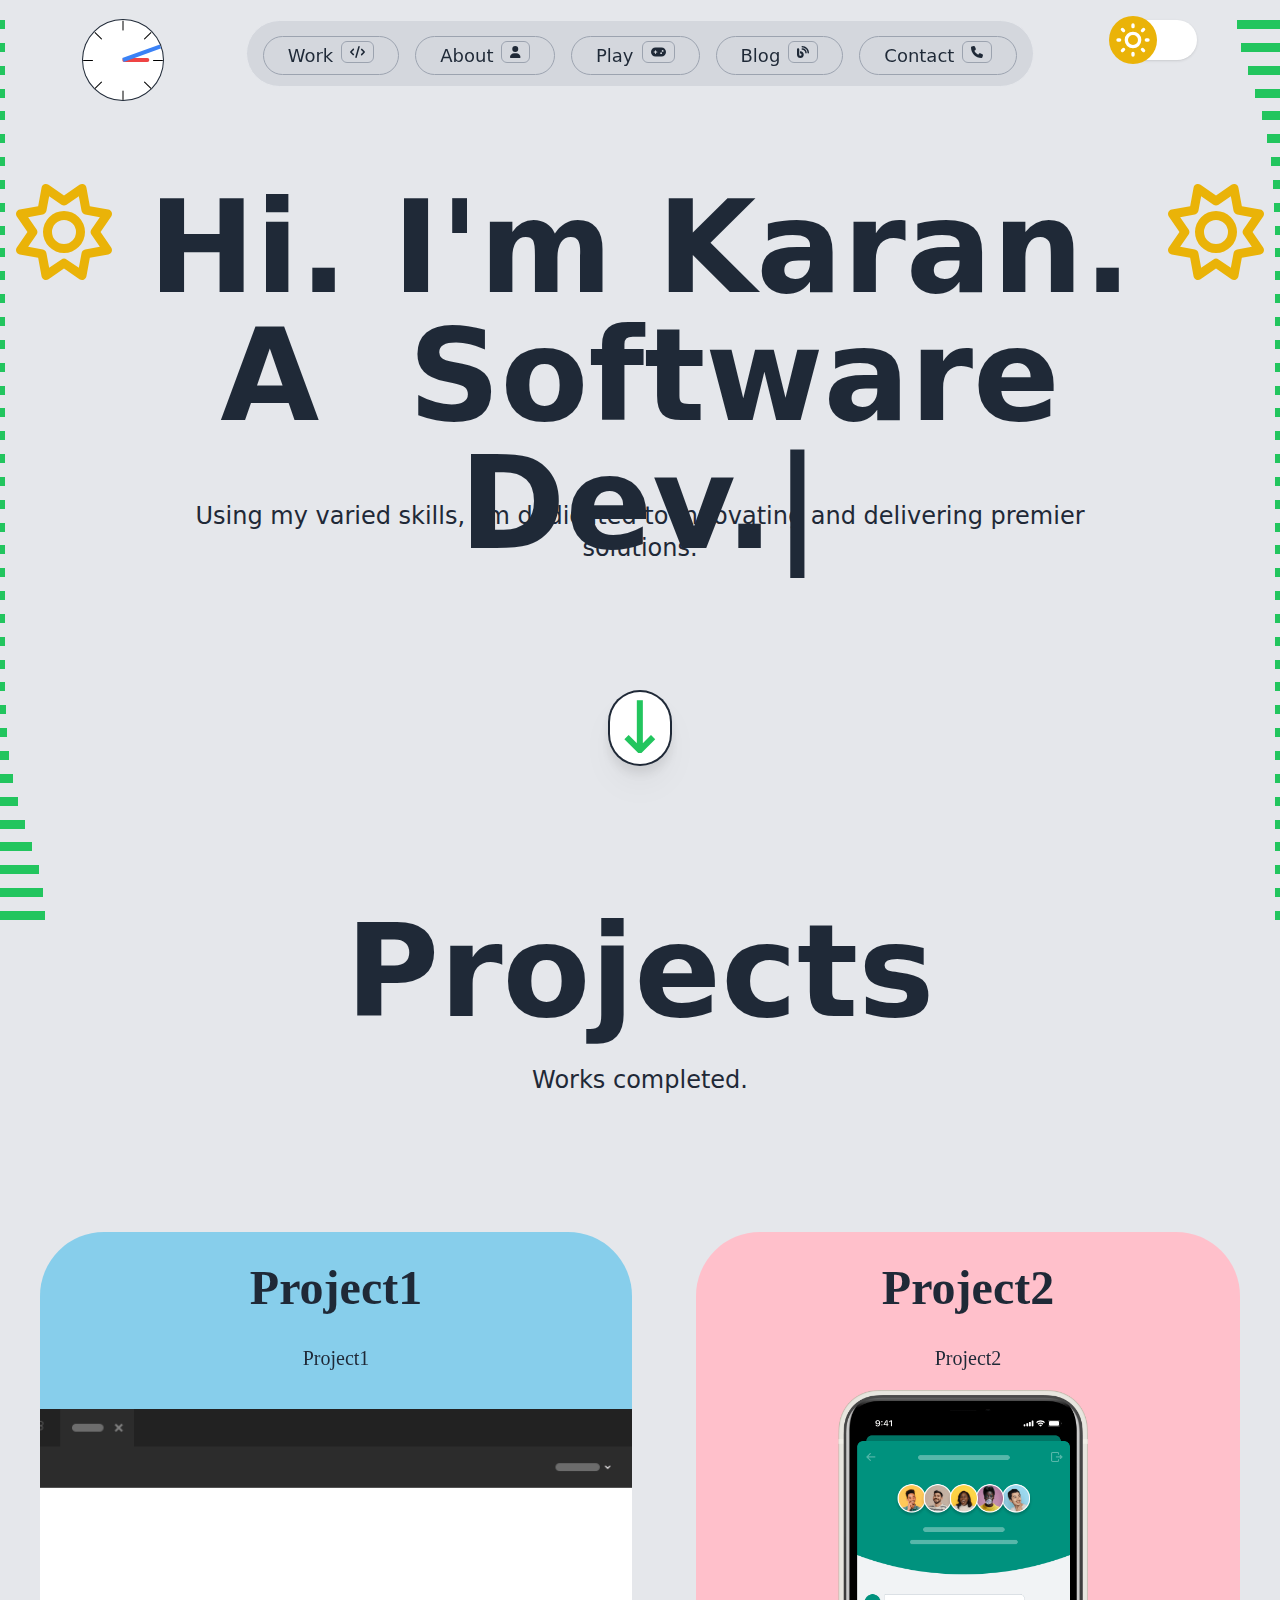
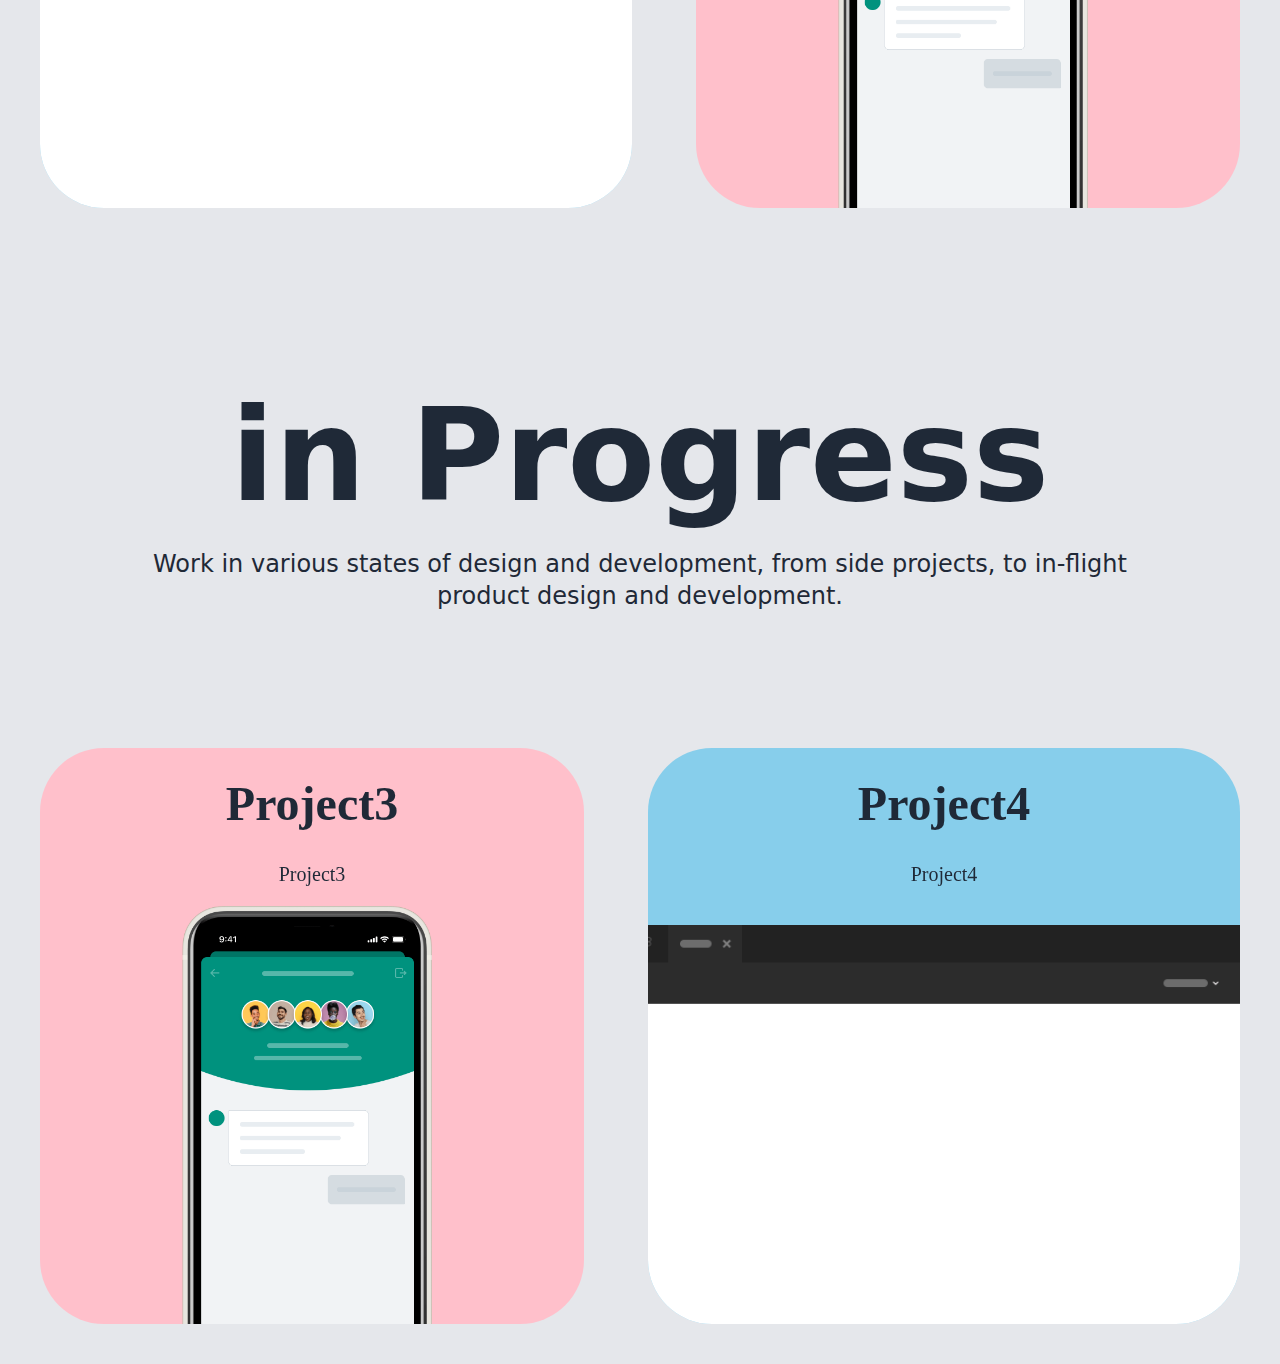
==== commit 031e4e8c: "Deployed by kgale59" ====
--- a/index.html
+++ b/index.html
@@ -1 +1 @@
-<!DOCTYPE html><html lang="en"><head><meta charSet="utf-8"/><meta name="viewport" content="width=device-width"/><title>Work</title><meta name="next-head-count" content="3"/><link rel="preload" href="/_next/static/css/e61197fd482975db.css" as="style" crossorigin=""/><link rel="stylesheet" href="/_next/static/css/e61197fd482975db.css" crossorigin="" data-n-g=""/><noscript data-n-css=""></noscript><script defer="" crossorigin="" nomodule="" src="/_next/static/chunks/polyfills-c67a75d1b6f99dc8.js"></script><script src="/_next/static/chunks/webpack-87b3a303122f2f0d.js" defer="" crossorigin=""></script><script src="/_next/static/chunks/framework-5429a50ba5373c56.js" defer="" crossorigin=""></script><script src="/_next/static/chunks/main-a41db7df8b254c99.js" defer="" crossorigin=""></script><script src="/_next/static/chunks/pages/_app-733b183c0ded626e.js" defer="" crossorigin=""></script><script src="/_next/static/chunks/153-920408158c647cf2.js" defer="" crossorigin=""></script><script src="/_next/static/chunks/386-a8800433a912226a.js" defer="" crossorigin=""></script><script src="/_next/static/chunks/pages/index-d86b43acbab7a629.js" defer="" crossorigin=""></script><script src="/_next/static/Sgl4N2vnxKdThNokvGkxn/_buildManifest.js" defer="" crossorigin=""></script><script src="/_next/static/Sgl4N2vnxKdThNokvGkxn/_ssgManifest.js" defer="" crossorigin=""></script></head><body><div id="__next"><header class="pt-5 px-0"><nav class="nav-box"><div><div class="nav-clock"><div style="height:1px" class="absolute w-1/2 origin-left flex justify-end rotate-0"><div class="nav-clock-items"></div></div><div style="height:1px" class="absolute w-1/2 origin-left flex justify-end rotate-45"><div class="nav-clock-items"></div></div><div style="height:1px" class="absolute w-1/2 origin-left flex justify-end rotate-90"><div class="nav-clock-items"></div></div><div style="height:1px" class="absolute w-1/2 origin-left flex justify-end rotate-[135deg]"><div class="nav-clock-items"></div></div><div style="height:1px" class="absolute w-1/2 origin-left flex justify-end rotate-180"><div class="nav-clock-items"></div></div><div style="height:1px" class="absolute w-1/2 origin-left flex justify-end rotate-[225deg]"><div class="nav-clock-items"></div></div><div style="height:1px" class="absolute w-1/2 origin-left flex justify-end rotate-[270deg]"><div class="nav-clock-items"></div></div><div style="height:1px" class="absolute w-1/2 origin-left flex justify-end rotate-[315deg]"><div class="nav-clock-items"></div></div><div class="nav-clock-hour-hand"></div><div class="nav-clock-minute-hand"></div></div></div><div><ul class="nav-list"><li><a href="/"><span class="nav-item">Work<i class="hidden md:table-cell"><svg aria-hidden="true" focusable="false" data-prefix="fas" data-icon="code" class="svg-inline--fa fa-code nav-icon" role="img" xmlns="http://www.w3.org/2000/svg" viewBox="0 0 640 512"><path fill="currentColor" d="M392.8 1.2c-17-4.9-34.7 5-39.6 22l-128 448c-4.9 17 5 34.7 22 39.6s34.7-5 39.6-22l128-448c4.9-17-5-34.7-22-39.6zm80.6 120.1c-12.5 12.5-12.5 32.8 0 45.3L562.7 256l-89.4 89.4c-12.5 12.5-12.5 32.8 0 45.3s32.8 12.5 45.3 0l112-112c12.5-12.5 12.5-32.8 0-45.3l-112-112c-12.5-12.5-32.8-12.5-45.3 0zm-306.7 0c-12.5-12.5-32.8-12.5-45.3 0l-112 112c-12.5 12.5-12.5 32.8 0 45.3l112 112c12.5 12.5 32.8 12.5 45.3 0s12.5-32.8 0-45.3L77.3 256l89.4-89.4c12.5-12.5 12.5-32.8 0-45.3z"></path></svg></i></span></a></li><li><a href="/about"><span class="nav-item">About<i class="hidden md:table-cell"><svg aria-hidden="true" focusable="false" data-prefix="fas" data-icon="user" class="svg-inline--fa fa-user nav-icon" role="img" xmlns="http://www.w3.org/2000/svg" viewBox="0 0 448 512"><path fill="currentColor" d="M224 256A128 128 0 1 0 224 0a128 128 0 1 0 0 256zm-45.7 48C79.8 304 0 383.8 0 482.3C0 498.7 13.3 512 29.7 512H418.3c16.4 0 29.7-13.3 29.7-29.7C448 383.8 368.2 304 269.7 304H178.3z"></path></svg></i></span></a></li><li><a href="/play"><span class="nav-item">Play<i class="hidden md:table-cell"><svg aria-hidden="true" focusable="false" data-prefix="fas" data-icon="gamepad" class="svg-inline--fa fa-gamepad nav-icon" role="img" xmlns="http://www.w3.org/2000/svg" viewBox="0 0 640 512"><path fill="currentColor" d="M192 64C86 64 0 150 0 256S86 448 192 448H448c106 0 192-86 192-192s-86-192-192-192H192zM496 168a40 40 0 1 1 0 80 40 40 0 1 1 0-80zM392 304a40 40 0 1 1 80 0 40 40 0 1 1 -80 0zM168 200c0-13.3 10.7-24 24-24s24 10.7 24 24v32h32c13.3 0 24 10.7 24 24s-10.7 24-24 24H216v32c0 13.3-10.7 24-24 24s-24-10.7-24-24V280H136c-13.3 0-24-10.7-24-24s10.7-24 24-24h32V200z"></path></svg></i></span></a></li><li><a href="/blog"><span class="nav-item">Blog<i class="hidden md:table-cell"><svg aria-hidden="true" focusable="false" data-prefix="fas" data-icon="blog" class="svg-inline--fa fa-blog nav-icon" role="img" xmlns="http://www.w3.org/2000/svg" viewBox="0 0 512 512"><path fill="currentColor" d="M192 32c0 17.7 14.3 32 32 32c123.7 0 224 100.3 224 224c0 17.7 14.3 32 32 32s32-14.3 32-32C512 128.9 383.1 0 224 0c-17.7 0-32 14.3-32 32zm0 96c0 17.7 14.3 32 32 32c70.7 0 128 57.3 128 128c0 17.7 14.3 32 32 32s32-14.3 32-32c0-106-86-192-192-192c-17.7 0-32 14.3-32 32zM96 144c0-26.5-21.5-48-48-48S0 117.5 0 144V368c0 79.5 64.5 144 144 144s144-64.5 144-144s-64.5-144-144-144H128v96h16c26.5 0 48 21.5 48 48s-21.5 48-48 48s-48-21.5-48-48V144z"></path></svg></i></span></a></li><li><a href="/contact"><span class="nav-item">Contact<i class="hidden md:table-cell"><svg aria-hidden="true" focusable="false" data-prefix="fas" data-icon="phone" class="svg-inline--fa fa-phone nav-icon" role="img" xmlns="http://www.w3.org/2000/svg" viewBox="0 0 512 512"><path fill="currentColor" d="M164.9 24.6c-7.7-18.6-28-28.5-47.4-23.2l-88 24C12.1 30.2 0 46 0 64C0 311.4 200.6 512 448 512c18 0 33.8-12.1 38.6-29.5l24-88c5.3-19.4-4.6-39.7-23.2-47.4l-96-40c-16.3-6.8-35.2-2.1-46.3 11.6L304.7 368C234.3 334.7 177.3 277.7 144 207.3L193.3 167c13.7-11.2 18.4-30 11.6-46.3l-40-96z"></path></svg></i></span></a></li></ul></div><button class="w-20 h-10 rounded-full bg-white flex items-center transition duration-300 focus:outline-none shadow"><div class="w-12 h-12 relative rounded-full transition duration-500 transform p-1 text-white bg-yellow-500 -translate-x-2"><svg xmlns="http://www.w3.org/2000/svg" fill="none" viewBox="0 0 24 24" stroke="currentColor"><path stroke-linecap="round" stroke-linejoin="round" stroke-width="2" d="M12 3v1m0 16v1m9-9h-1M4 12H3m15.364 6.364l-.707-.707M6.343 6.343l-.707-.707m12.728 0l-.707.707M6.343 17.657l-.707.707M16 12a4 4 0 11-8 0 4 4 0 018 0z"></path></svg></div></button></nav></header><div class="waves-container"><div class="waves-box"><div class="waves-end"><div class="waves-bar" style="width:43.2825618365962px"></div><div class="waves-bar" style="width:38.55205760416513px"></div><div class="waves-bar" style="width:31.90900611690712px"></div><div class="waves-bar" style="width:24.72425457739571px"></div><div class="waves-bar" style="width:18.19048883393408px"></div><div class="waves-bar" style="width:13.029017578869182px"></div><div class="waves-bar" style="width:9.435224395243274px"></div><div class="waves-bar" style="width:7.215262483516215px"></div><div class="waves-bar" style="width:5.995974642736435px"></div><div class="waves-bar" style="width:5.400903830304743px"></div><div class="waves-bar" style="width:5.1435439406022745px"></div><div class="waves-bar" style="width:5.045363297685979px"></div><div class="waves-bar" style="width:5.01253553906586px"></div><div class="waves-bar" style="width:5.002995095343418px"></div><div class="waves-bar" style="width:5.0006103515625px"></div><div class="waves-bar" style="width:5.000104329862955px"></div><div class="waves-bar" style="width:5.00001465405154px"></div><div class="waves-bar" style="width:5.000001648382217px"></div><div class="waves-bar" style="width:5.000000143727694px"></div><div class="waves-bar" style="width:5.000000009313226px"></div><div class="waves-bar" style="width:5.000000000424186px"></div><div class="waves-bar" style="width:5.000000000012592px"></div><div class="waves-bar" style="width:5.000000000000219px"></div><div class="waves-bar" style="width:5.000000000000002px"></div><div class="waves-bar" style="width:5px"></div><div class="waves-bar" style="width:5px"></div><div class="waves-bar" style="width:5px"></div><div class="waves-bar" style="width:5px"></div><div class="waves-bar" style="width:5px"></div><div class="waves-bar" style="width:5px"></div><div class="waves-bar" style="width:5px"></div><div class="waves-bar" style="width:5px"></div><div class="waves-bar" style="width:5px"></div><div class="waves-bar" style="width:5px"></div><div class="waves-bar" style="width:5px"></div><div class="waves-bar" style="width:5.000000000000002px"></div><div class="waves-bar" style="width:5.000000000000219px"></div><div class="waves-bar" style="width:5.000000000012592px"></div><div class="waves-bar" style="width:5.000000000424186px"></div><div class="waves-bar" style="width:5.000000009313226px"></div></div><div class="waves-start"><div class="waves-bar" style="width:5.000000000424186px"></div><div class="waves-bar" style="width:5.000000000012592px"></div><div class="waves-bar" style="width:5.000000000000219px"></div><div class="waves-bar" style="width:5.000000000000002px"></div><div class="waves-bar" style="width:5px"></div><div class="waves-bar" style="width:5px"></div><div class="waves-bar" style="width:5px"></div><div class="waves-bar" style="width:5px"></div><div class="waves-bar" style="width:5px"></div><div class="waves-bar" style="width:5px"></div><div class="waves-bar" style="width:5px"></div><div class="waves-bar" style="width:5px"></div><div class="waves-bar" style="width:5px"></div><div class="waves-bar" style="width:5px"></div><div class="waves-bar" style="width:5px"></div><div class="waves-bar" style="width:5.000000000000002px"></div><div class="waves-bar" style="width:5.000000000000219px"></div><div class="waves-bar" style="width:5.000000000012592px"></div><div class="waves-bar" style="width:5.000000000424186px"></div><div class="waves-bar" style="width:5.000000009313226px"></div><div class="waves-bar" style="width:5.000000143727694px"></div><div class="waves-bar" style="width:5.000001648382217px"></div><div class="waves-bar" style="width:5.00001465405154px"></div><div class="waves-bar" style="width:5.000104329862955px"></div><div class="waves-bar" style="width:5.0006103515625px"></div><div class="waves-bar" style="width:5.002995095343418px"></div><div class="waves-bar" style="width:5.01253553906586px"></div><div class="waves-bar" style="width:5.045363297685979px"></div><div class="waves-bar" style="width:5.1435439406022745px"></div><div class="waves-bar" style="width:5.400903830304743px"></div><div class="waves-bar" style="width:5.995974642736435px"></div><div class="waves-bar" style="width:7.215262483516224px"></div><div class="waves-bar" style="width:9.435224395243274px"></div><div class="waves-bar" style="width:13.029017578869182px"></div><div class="waves-bar" style="width:18.19048883393408px"></div><div class="waves-bar" style="width:24.72425457739571px"></div><div class="waves-bar" style="width:31.90900611690712px"></div><div class="waves-bar" style="width:38.55205760416513px"></div><div class="waves-bar" style="width:43.2825618365962px"></div><div class="waves-bar" style="width:45px"></div></div></div><div class="content"><div class="hero-box"><div class="hidden md:table-cell flex-row"><div><svg aria-hidden="true" focusable="false" data-prefix="far" data-icon="sun" class="svg-inline--fa fa-sun fa-6x hero-star" role="img" xmlns="http://www.w3.org/2000/svg" viewBox="0 0 512 512"><path fill="currentColor" d="M375.7 19.7c-1.5-8-6.9-14.7-14.4-17.8s-16.1-2.2-22.8 2.4L256 61.1 173.5 4.2c-6.7-4.6-15.3-5.5-22.8-2.4s-12.9 9.8-14.4 17.8l-18.1 98.5L19.7 136.3c-8 1.5-14.7 6.9-17.8 14.4s-2.2 16.1 2.4 22.8L61.1 256 4.2 338.5c-4.6 6.7-5.5 15.3-2.4 22.8s9.8 13 17.8 14.4l98.5 18.1 18.1 98.5c1.5 8 6.9 14.7 14.4 17.8s16.1 2.2 22.8-2.4L256 450.9l82.5 56.9c6.7 4.6 15.3 5.5 22.8 2.4s12.9-9.8 14.4-17.8l18.1-98.5 98.5-18.1c8-1.5 14.7-6.9 17.8-14.4s2.2-16.1-2.4-22.8L450.9 256l56.9-82.5c4.6-6.7 5.5-15.3 2.4-22.8s-9.8-12.9-17.8-14.4l-98.5-18.1L375.7 19.7zM269.6 110l65.6-45.2 14.4 78.3c1.8 9.8 9.5 17.5 19.3 19.3l78.3 14.4L402 242.4c-5.7 8.2-5.7 19 0 27.2l45.2 65.6-78.3 14.4c-9.8 1.8-17.5 9.5-19.3 19.3l-14.4 78.3L269.6 402c-8.2-5.7-19-5.7-27.2 0l-65.6 45.2-14.4-78.3c-1.8-9.8-9.5-17.5-19.3-19.3L64.8 335.2 110 269.6c5.7-8.2 5.7-19 0-27.2L64.8 176.8l78.3-14.4c9.8-1.8 17.5-9.5 19.3-19.3l14.4-78.3L242.4 110c8.2 5.7 19 5.7 27.2 0zM256 368a112 112 0 1 0 0-224 112 112 0 1 0 0 224zM192 256a64 64 0 1 1 128 0 64 64 0 1 1 -128 0z"></path></svg></div></div><div class="hero-name"><div class="hero-title"><span>Hi. I&#x27;m Karan.</span><br/>A  <span style="font-family:ui-sans-serif, system-ui, sans-serif, &#x27;Apple Color Emoji&#x27;, &#x27;Segoe UI Emoji&#x27;, &#x27;Segoe UI Symbol&#x27;, &#x27;Noto Color Emoji&#x27;"><span class="index-module_type__E-SaG">Software Dev.</span></span></div><div class="hero-sub">Using my varied skills, I&#x27;m dedicated to innovating and delivering premier solutions.</div></div><div class="hidden md:table-cell flex-row"><div><svg aria-hidden="true" focusable="false" data-prefix="far" data-icon="sun" class="svg-inline--fa fa-sun fa-6x hero-star" role="img" xmlns="http://www.w3.org/2000/svg" viewBox="0 0 512 512"><path fill="currentColor" d="M375.7 19.7c-1.5-8-6.9-14.7-14.4-17.8s-16.1-2.2-22.8 2.4L256 61.1 173.5 4.2c-6.7-4.6-15.3-5.5-22.8-2.4s-12.9 9.8-14.4 17.8l-18.1 98.5L19.7 136.3c-8 1.5-14.7 6.9-17.8 14.4s-2.2 16.1 2.4 22.8L61.1 256 4.2 338.5c-4.6 6.7-5.5 15.3-2.4 22.8s9.8 13 17.8 14.4l98.5 18.1 18.1 98.5c1.5 8 6.9 14.7 14.4 17.8s16.1 2.2 22.8-2.4L256 450.9l82.5 56.9c6.7 4.6 15.3 5.5 22.8 2.4s12.9-9.8 14.4-17.8l18.1-98.5 98.5-18.1c8-1.5 14.7-6.9 17.8-14.4s2.2-16.1-2.4-22.8L450.9 256l56.9-82.5c4.6-6.7 5.5-15.3 2.4-22.8s-9.8-12.9-17.8-14.4l-98.5-18.1L375.7 19.7zM269.6 110l65.6-45.2 14.4 78.3c1.8 9.8 9.5 17.5 19.3 19.3l78.3 14.4L402 242.4c-5.7 8.2-5.7 19 0 27.2l45.2 65.6-78.3 14.4c-9.8 1.8-17.5 9.5-19.3 19.3l-14.4 78.3L269.6 402c-8.2-5.7-19-5.7-27.2 0l-65.6 45.2-14.4-78.3c-1.8-9.8-9.5-17.5-19.3-19.3L64.8 335.2 110 269.6c5.7-8.2 5.7-19 0-27.2L64.8 176.8l78.3-14.4c9.8-1.8 17.5-9.5 19.3-19.3l14.4-78.3L242.4 110c8.2 5.7 19 5.7 27.2 0zM256 368a112 112 0 1 0 0-224 112 112 0 1 0 0 224zM192 256a64 64 0 1 1 128 0 64 64 0 1 1 -128 0z"></path></svg></div></div></div><div class="work-box"><div class="work-card-big" style="background-color:skyblue"><span class="work-name">Project1</span><span class="work-description">Project1</span><img alt="Project1" loading="lazy" width="2600" height="1200" decoding="async" data-nimg="1" class="work-image work-image-big" style="color:transparent" src="/default.png"/></div><div class="work-box-mobile"><div class="work-card-small work-mobile" style="background-color:skyblue"><span class="work-name">Project1</span><span class="work-description">Project1</span><img alt="Project1" loading="lazy" width="2600" height="1200" decoding="async" data-nimg="1" class="work-image" style="color:transparent" src="/default.png"/></div><div class="work-card-small" style="background-color:pink"><span class="work-name">Project2</span><span class="work-description">Project2</span><img alt="Project2" loading="lazy" width="250" height="1756" decoding="async" data-nimg="1" class="work-image-mob" style="color:transparent" src="/default-mob.png"/></div></div></div><div class="hero-box"><div class="hero-name"><span>in Progress</span><div class="hero-sub">Work in various states of design and development, from side projects, to in-flight product design and development.</div></div></div><div class="work-box"><div class="work-box-mobile"><div class="work-card-small" style="background-color:pink"><span class="work-name">Project3</span><span class="work-description">Project3</span><img alt="Project3" loading="lazy" width="250" height="1756" decoding="async" data-nimg="1" class="work-image-mob" style="color:transparent" src="/default-mob.png"/></div><div class="work-card-small work-mobile" style="background-color:skyblue"><span class="work-name">Project4</span><span class="work-description">Project4</span><img alt="Project4" loading="lazy" width="2600" height="1200" decoding="async" data-nimg="1" class="work-image" style="color:transparent" src="/default.png"/></div></div><div class="work-card-big" style="background-color:skyblue"><span class="work-name">Project4</span><span class="work-description">Project4</span><img alt="Project4" loading="lazy" width="2600" height="1200" decoding="async" data-nimg="1" class="work-image work-image-big" style="color:transparent" src="/default.png"/></div></div></div></div><footer><div></div></footer></div><script id="__NEXT_DATA__" type="application/json" crossorigin="">{"props":{"pageProps":{}},"page":"/","query":{},"buildId":"Sgl4N2vnxKdThNokvGkxn","nextExport":true,"autoExport":true,"isFallback":false,"scriptLoader":[]}</script></body></html>+<!DOCTYPE html><html lang="en"><head><meta charSet="utf-8"/><meta name="viewport" content="width=device-width"/><title>Work</title><meta name="description" content="List of works and projects done by Karan Goel, Completed, In Progress and In Use"/><meta name="next-head-count" content="4"/><link rel="preload" href="/_next/static/css/f6cd4b380c29b631.css" as="style" crossorigin=""/><link rel="stylesheet" href="/_next/static/css/f6cd4b380c29b631.css" crossorigin="" data-n-g=""/><noscript data-n-css=""></noscript><script defer="" crossorigin="" nomodule="" src="/_next/static/chunks/polyfills-c67a75d1b6f99dc8.js"></script><script src="/_next/static/chunks/webpack-87b3a303122f2f0d.js" defer="" crossorigin=""></script><script src="/_next/static/chunks/framework-5429a50ba5373c56.js" defer="" crossorigin=""></script><script src="/_next/static/chunks/main-a41db7df8b254c99.js" defer="" crossorigin=""></script><script src="/_next/static/chunks/pages/_app-b81f897acf077602.js" defer="" crossorigin=""></script><script src="/_next/static/chunks/153-920408158c647cf2.js" defer="" crossorigin=""></script><script src="/_next/static/chunks/386-a8800433a912226a.js" defer="" crossorigin=""></script><script src="/_next/static/chunks/pages/index-52dc660b7a9d5a22.js" defer="" crossorigin=""></script><script src="/_next/static/BeIfzjyrVghMDe0zb0us6/_buildManifest.js" defer="" crossorigin=""></script><script src="/_next/static/BeIfzjyrVghMDe0zb0us6/_ssgManifest.js" defer="" crossorigin=""></script></head><body><div id="__next"><header class="pt-5 px-0"><nav class="nav-box"><div><div class="nav-clock"><div style="height:1px" class="absolute w-1/2 origin-left flex justify-end rotate-0"><div class="nav-clock-items"></div></div><div style="height:1px" class="absolute w-1/2 origin-left flex justify-end rotate-45"><div class="nav-clock-items"></div></div><div style="height:1px" class="absolute w-1/2 origin-left flex justify-end rotate-90"><div class="nav-clock-items"></div></div><div style="height:1px" class="absolute w-1/2 origin-left flex justify-end rotate-[135deg]"><div class="nav-clock-items"></div></div><div style="height:1px" class="absolute w-1/2 origin-left flex justify-end rotate-180"><div class="nav-clock-items"></div></div><div style="height:1px" class="absolute w-1/2 origin-left flex justify-end rotate-[225deg]"><div class="nav-clock-items"></div></div><div style="height:1px" class="absolute w-1/2 origin-left flex justify-end rotate-[270deg]"><div class="nav-clock-items"></div></div><div style="height:1px" class="absolute w-1/2 origin-left flex justify-end rotate-[315deg]"><div class="nav-clock-items"></div></div><div class="nav-clock-hour-hand"></div><div class="nav-clock-minute-hand"></div></div></div><div><ul class="nav-list"><li><a title="Work" href="/"><span class="nav-item">Work<i class="hidden md:table-cell"><svg aria-hidden="true" focusable="false" data-prefix="fas" data-icon="code" class="svg-inline--fa fa-code nav-icon" role="img" xmlns="http://www.w3.org/2000/svg" viewBox="0 0 640 512"><path fill="currentColor" d="M392.8 1.2c-17-4.9-34.7 5-39.6 22l-128 448c-4.9 17 5 34.7 22 39.6s34.7-5 39.6-22l128-448c4.9-17-5-34.7-22-39.6zm80.6 120.1c-12.5 12.5-12.5 32.8 0 45.3L562.7 256l-89.4 89.4c-12.5 12.5-12.5 32.8 0 45.3s32.8 12.5 45.3 0l112-112c12.5-12.5 12.5-32.8 0-45.3l-112-112c-12.5-12.5-32.8-12.5-45.3 0zm-306.7 0c-12.5-12.5-32.8-12.5-45.3 0l-112 112c-12.5 12.5-12.5 32.8 0 45.3l112 112c12.5 12.5 32.8 12.5 45.3 0s12.5-32.8 0-45.3L77.3 256l89.4-89.4c12.5-12.5 12.5-32.8 0-45.3z"></path></svg></i></span></a></li><li><a title="About" href="/about"><span class="nav-item">About<i class="hidden md:table-cell"><svg aria-hidden="true" focusable="false" data-prefix="fas" data-icon="user" class="svg-inline--fa fa-user nav-icon" role="img" xmlns="http://www.w3.org/2000/svg" viewBox="0 0 448 512"><path fill="currentColor" d="M224 256A128 128 0 1 0 224 0a128 128 0 1 0 0 256zm-45.7 48C79.8 304 0 383.8 0 482.3C0 498.7 13.3 512 29.7 512H418.3c16.4 0 29.7-13.3 29.7-29.7C448 383.8 368.2 304 269.7 304H178.3z"></path></svg></i></span></a></li><li><a title="Play" href="/play"><span class="nav-item">Play<i class="hidden md:table-cell"><svg aria-hidden="true" focusable="false" data-prefix="fas" data-icon="gamepad" class="svg-inline--fa fa-gamepad nav-icon" role="img" xmlns="http://www.w3.org/2000/svg" viewBox="0 0 640 512"><path fill="currentColor" d="M192 64C86 64 0 150 0 256S86 448 192 448H448c106 0 192-86 192-192s-86-192-192-192H192zM496 168a40 40 0 1 1 0 80 40 40 0 1 1 0-80zM392 304a40 40 0 1 1 80 0 40 40 0 1 1 -80 0zM168 200c0-13.3 10.7-24 24-24s24 10.7 24 24v32h32c13.3 0 24 10.7 24 24s-10.7 24-24 24H216v32c0 13.3-10.7 24-24 24s-24-10.7-24-24V280H136c-13.3 0-24-10.7-24-24s10.7-24 24-24h32V200z"></path></svg></i></span></a></li><li><a title="Blog" href="/blog"><span class="nav-item">Blog<i class="hidden md:table-cell"><svg aria-hidden="true" focusable="false" data-prefix="fas" data-icon="blog" class="svg-inline--fa fa-blog nav-icon" role="img" xmlns="http://www.w3.org/2000/svg" viewBox="0 0 512 512"><path fill="currentColor" d="M192 32c0 17.7 14.3 32 32 32c123.7 0 224 100.3 224 224c0 17.7 14.3 32 32 32s32-14.3 32-32C512 128.9 383.1 0 224 0c-17.7 0-32 14.3-32 32zm0 96c0 17.7 14.3 32 32 32c70.7 0 128 57.3 128 128c0 17.7 14.3 32 32 32s32-14.3 32-32c0-106-86-192-192-192c-17.7 0-32 14.3-32 32zM96 144c0-26.5-21.5-48-48-48S0 117.5 0 144V368c0 79.5 64.5 144 144 144s144-64.5 144-144s-64.5-144-144-144H128v96h16c26.5 0 48 21.5 48 48s-21.5 48-48 48s-48-21.5-48-48V144z"></path></svg></i></span></a></li><li><a title="Contact" href="/contact"><span class="nav-item">Contact<i class="hidden md:table-cell"><svg aria-hidden="true" focusable="false" data-prefix="fas" data-icon="phone" class="svg-inline--fa fa-phone nav-icon" role="img" xmlns="http://www.w3.org/2000/svg" viewBox="0 0 512 512"><path fill="currentColor" d="M164.9 24.6c-7.7-18.6-28-28.5-47.4-23.2l-88 24C12.1 30.2 0 46 0 64C0 311.4 200.6 512 448 512c18 0 33.8-12.1 38.6-29.5l24-88c5.3-19.4-4.6-39.7-23.2-47.4l-96-40c-16.3-6.8-35.2-2.1-46.3 11.6L304.7 368C234.3 334.7 177.3 277.7 144 207.3L193.3 167c13.7-11.2 18.4-30 11.6-46.3l-40-96z"></path></svg></i></span></a></li></ul></div><button class="nav-dn-shifter"><div class="w-12 h-12 relative rounded-full transition duration-500 transform p-1 text-white bg-yellow-500 -translate-x-2"><svg xmlns="http://www.w3.org/2000/svg" fill="none" viewBox="0 0 24 24" stroke="currentColor"><path stroke-linecap="round" stroke-linejoin="round" stroke-width="2" d="M12 3v1m0 16v1m9-9h-1M4 12H3m15.364 6.364l-.707-.707M6.343 6.343l-.707-.707m12.728 0l-.707.707M6.343 17.657l-.707.707M16 12a4 4 0 11-8 0 4 4 0 018 0z"></path></svg></div></button></nav></header><div class="waves-container"><div class="waves-box"><div class="waves-end"><div class="waves-bar" style="width:43.2825618365962px"></div><div class="waves-bar" style="width:38.55205760416513px"></div><div class="waves-bar" style="width:31.90900611690712px"></div><div class="waves-bar" style="width:24.72425457739571px"></div><div class="waves-bar" style="width:18.19048883393408px"></div><div class="waves-bar" style="width:13.029017578869182px"></div><div class="waves-bar" style="width:9.435224395243274px"></div><div class="waves-bar" style="width:7.215262483516215px"></div><div class="waves-bar" style="width:5.995974642736435px"></div><div class="waves-bar" style="width:5.400903830304743px"></div><div class="waves-bar" style="width:5.1435439406022745px"></div><div class="waves-bar" style="width:5.045363297685979px"></div><div class="waves-bar" style="width:5.01253553906586px"></div><div class="waves-bar" style="width:5.002995095343418px"></div><div class="waves-bar" style="width:5.0006103515625px"></div><div class="waves-bar" style="width:5.000104329862955px"></div><div class="waves-bar" style="width:5.00001465405154px"></div><div class="waves-bar" style="width:5.000001648382217px"></div><div class="waves-bar" style="width:5.000000143727694px"></div><div class="waves-bar" style="width:5.000000009313226px"></div><div class="waves-bar" style="width:5.000000000424186px"></div><div class="waves-bar" style="width:5.000000000012592px"></div><div class="waves-bar" style="width:5.000000000000219px"></div><div class="waves-bar" style="width:5.000000000000002px"></div><div class="waves-bar" style="width:5px"></div><div class="waves-bar" style="width:5px"></div><div class="waves-bar" style="width:5px"></div><div class="waves-bar" style="width:5px"></div><div class="waves-bar" style="width:5px"></div><div class="waves-bar" style="width:5px"></div><div class="waves-bar" style="width:5px"></div><div class="waves-bar" style="width:5px"></div><div class="waves-bar" style="width:5px"></div><div class="waves-bar" style="width:5px"></div><div class="waves-bar" style="width:5px"></div><div class="waves-bar" style="width:5.000000000000002px"></div><div class="waves-bar" style="width:5.000000000000219px"></div><div class="waves-bar" style="width:5.000000000012592px"></div><div class="waves-bar" style="width:5.000000000424186px"></div><div class="waves-bar" style="width:5.000000009313226px"></div></div><div class="waves-start"><div class="waves-bar" style="width:5.000000000424186px"></div><div class="waves-bar" style="width:5.000000000012592px"></div><div class="waves-bar" style="width:5.000000000000219px"></div><div class="waves-bar" style="width:5.000000000000002px"></div><div class="waves-bar" style="width:5px"></div><div class="waves-bar" style="width:5px"></div><div class="waves-bar" style="width:5px"></div><div class="waves-bar" style="width:5px"></div><div class="waves-bar" style="width:5px"></div><div class="waves-bar" style="width:5px"></div><div class="waves-bar" style="width:5px"></div><div class="waves-bar" style="width:5px"></div><div class="waves-bar" style="width:5px"></div><div class="waves-bar" style="width:5px"></div><div class="waves-bar" style="width:5px"></div><div class="waves-bar" style="width:5.000000000000002px"></div><div class="waves-bar" style="width:5.000000000000219px"></div><div class="waves-bar" style="width:5.000000000012592px"></div><div class="waves-bar" style="width:5.000000000424186px"></div><div class="waves-bar" style="width:5.000000009313226px"></div><div class="waves-bar" style="width:5.000000143727694px"></div><div class="waves-bar" style="width:5.000001648382217px"></div><div class="waves-bar" style="width:5.00001465405154px"></div><div class="waves-bar" style="width:5.000104329862955px"></div><div class="waves-bar" style="width:5.0006103515625px"></div><div class="waves-bar" style="width:5.002995095343418px"></div><div class="waves-bar" style="width:5.01253553906586px"></div><div class="waves-bar" style="width:5.045363297685979px"></div><div class="waves-bar" style="width:5.1435439406022745px"></div><div class="waves-bar" style="width:5.400903830304743px"></div><div class="waves-bar" style="width:5.995974642736435px"></div><div class="waves-bar" style="width:7.215262483516224px"></div><div class="waves-bar" style="width:9.435224395243274px"></div><div class="waves-bar" style="width:13.029017578869182px"></div><div class="waves-bar" style="width:18.19048883393408px"></div><div class="waves-bar" style="width:24.72425457739571px"></div><div class="waves-bar" style="width:31.90900611690712px"></div><div class="waves-bar" style="width:38.55205760416513px"></div><div class="waves-bar" style="width:43.2825618365962px"></div><div class="waves-bar" style="width:45px"></div></div></div><div class="content"><section><div class="hero-box"><div class="hidden md:table-cell flex-row"><div><svg aria-hidden="true" focusable="false" data-prefix="far" data-icon="sun" class="svg-inline--fa fa-sun fa-6x hero-star" role="img" xmlns="http://www.w3.org/2000/svg" viewBox="0 0 512 512"><path fill="currentColor" d="M375.7 19.7c-1.5-8-6.9-14.7-14.4-17.8s-16.1-2.2-22.8 2.4L256 61.1 173.5 4.2c-6.7-4.6-15.3-5.5-22.8-2.4s-12.9 9.8-14.4 17.8l-18.1 98.5L19.7 136.3c-8 1.5-14.7 6.9-17.8 14.4s-2.2 16.1 2.4 22.8L61.1 256 4.2 338.5c-4.6 6.7-5.5 15.3-2.4 22.8s9.8 13 17.8 14.4l98.5 18.1 18.1 98.5c1.5 8 6.9 14.7 14.4 17.8s16.1 2.2 22.8-2.4L256 450.9l82.5 56.9c6.7 4.6 15.3 5.5 22.8 2.4s12.9-9.8 14.4-17.8l18.1-98.5 98.5-18.1c8-1.5 14.7-6.9 17.8-14.4s2.2-16.1-2.4-22.8L450.9 256l56.9-82.5c4.6-6.7 5.5-15.3 2.4-22.8s-9.8-12.9-17.8-14.4l-98.5-18.1L375.7 19.7zM269.6 110l65.6-45.2 14.4 78.3c1.8 9.8 9.5 17.5 19.3 19.3l78.3 14.4L402 242.4c-5.7 8.2-5.7 19 0 27.2l45.2 65.6-78.3 14.4c-9.8 1.8-17.5 9.5-19.3 19.3l-14.4 78.3L269.6 402c-8.2-5.7-19-5.7-27.2 0l-65.6 45.2-14.4-78.3c-1.8-9.8-9.5-17.5-19.3-19.3L64.8 335.2 110 269.6c5.7-8.2 5.7-19 0-27.2L64.8 176.8l78.3-14.4c9.8-1.8 17.5-9.5 19.3-19.3l14.4-78.3L242.4 110c8.2 5.7 19 5.7 27.2 0zM256 368a112 112 0 1 0 0-224 112 112 0 1 0 0 224zM192 256a64 64 0 1 1 128 0 64 64 0 1 1 -128 0z"></path></svg></div></div><div class="hero-name"><div class="hero-title"><h1>Hi. I&#x27;m Karan.</h1>A  <span style="font-family:ui-sans-serif, system-ui, sans-serif, &#x27;Apple Color Emoji&#x27;, &#x27;Segoe UI Emoji&#x27;, &#x27;Segoe UI Symbol&#x27;, &#x27;Noto Color Emoji&#x27;"><h2 class="index-module_type__E-SaG hero-job">Software Dev.</h2></span></div><p class="hero-sub">Using my varied skills, I&#x27;m dedicated to innovating and delivering premier solutions.</p></div><div class="hidden md:table-cell flex-row"><div><svg aria-hidden="true" focusable="false" data-prefix="far" data-icon="sun" class="svg-inline--fa fa-sun fa-6x hero-star" role="img" xmlns="http://www.w3.org/2000/svg" viewBox="0 0 512 512"><path fill="currentColor" d="M375.7 19.7c-1.5-8-6.9-14.7-14.4-17.8s-16.1-2.2-22.8 2.4L256 61.1 173.5 4.2c-6.7-4.6-15.3-5.5-22.8-2.4s-12.9 9.8-14.4 17.8l-18.1 98.5L19.7 136.3c-8 1.5-14.7 6.9-17.8 14.4s-2.2 16.1 2.4 22.8L61.1 256 4.2 338.5c-4.6 6.7-5.5 15.3-2.4 22.8s9.8 13 17.8 14.4l98.5 18.1 18.1 98.5c1.5 8 6.9 14.7 14.4 17.8s16.1 2.2 22.8-2.4L256 450.9l82.5 56.9c6.7 4.6 15.3 5.5 22.8 2.4s12.9-9.8 14.4-17.8l18.1-98.5 98.5-18.1c8-1.5 14.7-6.9 17.8-14.4s2.2-16.1-2.4-22.8L450.9 256l56.9-82.5c4.6-6.7 5.5-15.3 2.4-22.8s-9.8-12.9-17.8-14.4l-98.5-18.1L375.7 19.7zM269.6 110l65.6-45.2 14.4 78.3c1.8 9.8 9.5 17.5 19.3 19.3l78.3 14.4L402 242.4c-5.7 8.2-5.7 19 0 27.2l45.2 65.6-78.3 14.4c-9.8 1.8-17.5 9.5-19.3 19.3l-14.4 78.3L269.6 402c-8.2-5.7-19-5.7-27.2 0l-65.6 45.2-14.4-78.3c-1.8-9.8-9.5-17.5-19.3-19.3L64.8 335.2 110 269.6c5.7-8.2 5.7-19 0-27.2L64.8 176.8l78.3-14.4c9.8-1.8 17.5-9.5 19.3-19.3l14.4-78.3L242.4 110c8.2 5.7 19 5.7 27.2 0zM256 368a112 112 0 1 0 0-224 112 112 0 1 0 0 224zM192 256a64 64 0 1 1 128 0 64 64 0 1 1 -128 0z"></path></svg></div></div></div><div class="downa-container"><a title="to Projects" href="/#Projects"><div class="downa-arrow">↓</div></a></div></section><section><div class="hero-title-box" id="Projects"><div class="hero-name"><h3>Projects</h3><p class="hero-sub">Works completed.</p></div></div><div class="work-box"><div class="work-card-big" style="background-color:skyblue"><h4 class="work-name">Project1</h4><p class="work-description">Project1</p><img alt="Project1" loading="lazy" width="2600" height="1200" decoding="async" data-nimg="1" class="work-image work-image-big" style="color:transparent" src="/default.png"/></div><div class="work-box-mobile"><div class="work-card-small work-mobile" style="background-color:skyblue"><h4 class="work-name">Project1</h4><p class="work-description">Project1</p><img alt="Project1" loading="lazy" width="2600" height="1200" decoding="async" data-nimg="1" class="work-image" style="color:transparent" src="/default.png"/></div><div class="work-card-small" style="background-color:pink"><h4 class="work-name">Project2</h4><p class="work-description">Project2</p><img alt="Project2" loading="lazy" width="250" height="1756" decoding="async" data-nimg="1" class="work-image-mob" style="color:transparent" src="/default-mob.png"/></div></div></div></section><section><div class="hero-title-box" id="in Progress"><div class="hero-name"><h3>in Progress</h3><p class="hero-sub">Work in various states of design and development, from side projects, to in-flight product design and development.</p></div></div><div class="work-box"><div class="work-box-mobile"><div class="work-card-small" style="background-color:pink"><h4 class="work-name">Project3</h4><p class="work-description">Project3</p><img alt="Project3" loading="lazy" width="250" height="1756" decoding="async" data-nimg="1" class="work-image-mob" style="color:transparent" src="/default-mob.png"/></div><div class="work-card-small work-mobile" style="background-color:skyblue"><h4 class="work-name">Project4</h4><p class="work-description">Project4</p><img alt="Project4" loading="lazy" width="2600" height="1200" decoding="async" data-nimg="1" class="work-image" style="color:transparent" src="/default.png"/></div></div><div class="work-card-big" style="background-color:skyblue"><h4 class="work-name">Project4</h4><p class="work-description">Project4</p><img alt="Project4" loading="lazy" width="2600" height="1200" decoding="async" data-nimg="1" class="work-image work-image-big" style="color:transparent" src="/default.png"/></div></div></section></div></div><footer><div></div></footer></div><script id="__NEXT_DATA__" type="application/json" crossorigin="">{"props":{"pageProps":{}},"page":"/","query":{},"buildId":"BeIfzjyrVghMDe0zb0us6","nextExport":true,"autoExport":true,"isFallback":false,"scriptLoader":[]}</script></body></html>--- a/_next/static/css/f6cd4b380c29b631.css
+++ b/_next/static/css/f6cd4b380c29b631.css
@@ -0,0 +1,4 @@
+@import url("https://fonts.googleapis.com/css2?family=Cherry+Cream+Soda&family=GFS+Didot&family=M+PLUS+Code+Latin:wght@300&family=Open+Sans&family=Press+Start+2P&family=Satisfy&display=swap");
+/*
+! tailwindcss v3.4.0 | MIT License | https://tailwindcss.com
+*/*,:after,:before{box-sizing:border-box;border:0 solid #e5e7eb}:after,:before{--tw-content:""}:host,html{line-height:1.5;-webkit-text-size-adjust:100%;-moz-tab-size:4;-o-tab-size:4;tab-size:4;font-family:ui-sans-serif,system-ui,sans-serif,Apple Color Emoji,Segoe UI Emoji,Segoe UI Symbol,Noto Color Emoji;font-feature-settings:normal;font-variation-settings:normal;-webkit-tap-highlight-color:transparent}body{margin:0;line-height:inherit}hr{height:0;color:inherit;border-top-width:1px}abbr:where([title]){-webkit-text-decoration:underline dotted;text-decoration:underline dotted}h1,h2,h3,h4,h5,h6{font-size:inherit;font-weight:inherit}a{color:inherit;text-decoration:inherit}b,strong{font-weight:bolder}code,kbd,pre,samp{font-family:ui-monospace,SFMono-Regular,Menlo,Monaco,Consolas,Liberation Mono,Courier New,monospace;font-feature-settings:normal;font-variation-settings:normal;font-size:1em}small{font-size:80%}sub,sup{font-size:75%;line-height:0;position:relative;vertical-align:baseline}sub{bottom:-.25em}sup{top:-.5em}table{text-indent:0;border-color:inherit;border-collapse:collapse}button,input,optgroup,select,textarea{font-family:inherit;font-feature-settings:inherit;font-variation-settings:inherit;font-size:100%;font-weight:inherit;line-height:inherit;color:inherit;margin:0;padding:0}button,select{text-transform:none}[type=button],[type=reset],[type=submit],button{-webkit-appearance:button;background-color:transparent;background-image:none}:-moz-focusring{outline:auto}:-moz-ui-invalid{box-shadow:none}progress{vertical-align:baseline}::-webkit-inner-spin-button,::-webkit-outer-spin-button{height:auto}[type=search]{-webkit-appearance:textfield;outline-offset:-2px}::-webkit-search-decoration{-webkit-appearance:none}::-webkit-file-upload-button{-webkit-appearance:button;font:inherit}summary{display:list-item}blockquote,dd,dl,figure,h1,h2,h3,h4,h5,h6,hr,p,pre{margin:0}fieldset{margin:0}fieldset,legend{padding:0}menu,ol,ul{list-style:none;margin:0;padding:0}dialog{padding:0}textarea{resize:vertical}input::-moz-placeholder,textarea::-moz-placeholder{opacity:1;color:#9ca3af}input::placeholder,textarea::placeholder{opacity:1;color:#9ca3af}[role=button],button{cursor:pointer}:disabled{cursor:default}audio,canvas,embed,iframe,img,object,svg,video{display:block;vertical-align:middle}img,video{max-width:100%;height:auto}[hidden]{display:none}*,:after,:before{--tw-border-spacing-x:0;--tw-border-spacing-y:0;--tw-translate-x:0;--tw-translate-y:0;--tw-rotate:0;--tw-skew-x:0;--tw-skew-y:0;--tw-scale-x:1;--tw-scale-y:1;--tw-pan-x: ;--tw-pan-y: ;--tw-pinch-zoom: ;--tw-scroll-snap-strictness:proximity;--tw-gradient-from-position: ;--tw-gradient-via-position: ;--tw-gradient-to-position: ;--tw-ordinal: ;--tw-slashed-zero: ;--tw-numeric-figure: ;--tw-numeric-spacing: ;--tw-numeric-fraction: ;--tw-ring-inset: ;--tw-ring-offset-width:0px;--tw-ring-offset-color:#fff;--tw-ring-color:rgba(59,130,246,.5);--tw-ring-offset-shadow:0 0 #0000;--tw-ring-shadow:0 0 #0000;--tw-shadow:0 0 #0000;--tw-shadow-colored:0 0 #0000;--tw-blur: ;--tw-brightness: ;--tw-contrast: ;--tw-grayscale: ;--tw-hue-rotate: ;--tw-invert: ;--tw-saturate: ;--tw-sepia: ;--tw-drop-shadow: ;--tw-backdrop-blur: ;--tw-backdrop-brightness: ;--tw-backdrop-contrast: ;--tw-backdrop-grayscale: ;--tw-backdrop-hue-rotate: ;--tw-backdrop-invert: ;--tw-backdrop-opacity: ;--tw-backdrop-saturate: ;--tw-backdrop-sepia: }::backdrop{--tw-border-spacing-x:0;--tw-border-spacing-y:0;--tw-translate-x:0;--tw-translate-y:0;--tw-rotate:0;--tw-skew-x:0;--tw-skew-y:0;--tw-scale-x:1;--tw-scale-y:1;--tw-pan-x: ;--tw-pan-y: ;--tw-pinch-zoom: ;--tw-scroll-snap-strictness:proximity;--tw-gradient-from-position: ;--tw-gradient-via-position: ;--tw-gradient-to-position: ;--tw-ordinal: ;--tw-slashed-zero: ;--tw-numeric-figure: ;--tw-numeric-spacing: ;--tw-numeric-fraction: ;--tw-ring-inset: ;--tw-ring-offset-width:0px;--tw-ring-offset-color:#fff;--tw-ring-color:rgba(59,130,246,.5);--tw-ring-offset-shadow:0 0 #0000;--tw-ring-shadow:0 0 #0000;--tw-shadow:0 0 #0000;--tw-shadow-colored:0 0 #0000;--tw-blur: ;--tw-brightness: ;--tw-contrast: ;--tw-grayscale: ;--tw-hue-rotate: ;--tw-invert: ;--tw-saturate: ;--tw-sepia: ;--tw-drop-shadow: ;--tw-backdrop-blur: ;--tw-backdrop-brightness: ;--tw-backdrop-contrast: ;--tw-backdrop-grayscale: ;--tw-backdrop-hue-rotate: ;--tw-backdrop-invert: ;--tw-backdrop-opacity: ;--tw-backdrop-saturate: ;--tw-backdrop-sepia: }@keyframes nav-select{0%{background-color:rgba(209,213,219,.9)}to{background-color:#f8fafc}}.nav-box{position:fixed;z-index:40;width:100%;justify-content:space-evenly}.nav-box,.nav-list{margin-left:auto;margin-right:auto;display:flex}.nav-list{justify-content:space-between;gap:.5rem;border-radius:9999px;border-width:1px;background-color:rgba(209,213,219,.9);padding:1rem;font-size:.875rem;line-height:1.25rem}@media (min-width:640px){.nav-list{gap:.75rem}}@media (min-width:768px){.nav-list{gap:1rem;font-size:1rem;line-height:1.5rem}}@media (min-width:1024px){.nav-list{font-size:1.125rem;line-height:1.75rem}}.nav-item{border-radius:9999px;border-width:1px;--tw-border-opacity:1;border-color:rgb(156 163 175/var(--tw-border-opacity));padding:.5rem}.nav-item:hover{cursor:pointer}@media (min-width:768px){.nav-item{padding-left:1.5rem;padding-right:1.5rem}}.nav-icon{margin-left:.5rem;margin-top:.25rem;border-radius:.375rem;border-width:1px;--tw-border-opacity:1;border-color:rgb(156 163 175/var(--tw-border-opacity));padding:.25rem .5rem;vertical-align:text-top;font-size:.75rem;line-height:1rem}.nav-item-selected{border-radius:9999px;--tw-bg-opacity:1;background-color:rgb(248 250 252/var(--tw-bg-opacity));padding:.5rem}.nav-item-selected:hover{cursor:pointer}@media (min-width:768px){.nav-item-selected{padding-left:1.5rem;padding-right:1.5rem}}.nav-item-selected{animation:nav-select .6s}.nav-clock{position:relative;display:none;height:5rem;width:5rem;align-items:center;justify-content:flex-end;overflow:hidden;border-radius:9999px;--tw-bg-opacity:1;background-color:rgb(255 255 255/var(--tw-bg-opacity));--tw-ring-offset-shadow:var(--tw-ring-inset) 0 0 0 var(--tw-ring-offset-width) var(--tw-ring-offset-color);--tw-ring-shadow:var(--tw-ring-inset) 0 0 0 calc(1px + var(--tw-ring-offset-width)) var(--tw-ring-color);box-shadow:var(--tw-ring-offset-shadow),var(--tw-ring-shadow),var(--tw-shadow,0 0 #0000);--tw-ring-opacity:1;--tw-ring-color:rgb(31 41 55/var(--tw-ring-opacity))}@media (min-width:768px){.nav-clock{display:flex}}.nav-clock-items{height:100%;width:25%;border-radius:9999px;--tw-bg-opacity:1;background-color:rgb(0 0 0/var(--tw-bg-opacity))}.nav-clock-hour-hand{height:.25rem;width:33.333333%;transform-origin:right;--tw-rotate:180deg;border-radius:9999px;--tw-bg-opacity:1;background-color:rgb(239 68 68/var(--tw-bg-opacity));transition-duration:1s;transition-timing-function:cubic-bezier(.4,0,.2,1)}.group:hover .nav-clock-hour-hand,.nav-clock-hour-hand{transform:translate(var(--tw-translate-x),var(--tw-translate-y)) rotate(var(--tw-rotate)) skewX(var(--tw-skew-x)) skewY(var(--tw-skew-y)) scaleX(var(--tw-scale-x)) scaleY(var(--tw-scale-y))}.group:hover .nav-clock-hour-hand{--tw-rotate:215deg}.nav-clock-minute-hand{height:.25rem;width:50%;transform-origin:left;--tw-rotate:340deg;--tw-bg-opacity:1;background-color:rgb(59 130 246/var(--tw-bg-opacity));transition-duration:1s;transition-timing-function:cubic-bezier(.4,0,.2,1)}.group:hover .nav-clock-minute-hand,.nav-clock-minute-hand{transform:translate(var(--tw-translate-x),var(--tw-translate-y)) rotate(var(--tw-rotate)) skewX(var(--tw-skew-x)) skewY(var(--tw-skew-y)) scaleX(var(--tw-scale-x)) scaleY(var(--tw-scale-y))}.group:hover .nav-clock-minute-hand{--tw-rotate:340deg}.nav-dn-shifter{display:none;height:2.5rem;width:5rem;align-items:center;border-radius:9999px;--tw-bg-opacity:1;background-color:rgb(255 255 255/var(--tw-bg-opacity));--tw-shadow:0 1px 3px 0 rgba(0,0,0,.1),0 1px 2px -1px rgba(0,0,0,.1);--tw-shadow-colored:0 1px 3px 0 var(--tw-shadow-color),0 1px 2px -1px var(--tw-shadow-color);box-shadow:var(--tw-ring-offset-shadow,0 0 #0000),var(--tw-ring-shadow,0 0 #0000),var(--tw-shadow);transition-property:color,background-color,border-color,text-decoration-color,fill,stroke,opacity,box-shadow,transform,filter,-webkit-backdrop-filter;transition-property:color,background-color,border-color,text-decoration-color,fill,stroke,opacity,box-shadow,transform,filter,backdrop-filter;transition-property:color,background-color,border-color,text-decoration-color,fill,stroke,opacity,box-shadow,transform,filter,backdrop-filter,-webkit-backdrop-filter;transition-timing-function:cubic-bezier(.4,0,.2,1);transition-duration:.3s}.nav-dn-shifter:focus{outline:2px solid transparent;outline-offset:2px}@media (min-width:768px){.nav-dn-shifter{display:flex}}.hero-box{display:flex;width:100%;justify-content:space-evenly;padding-top:6rem;font-weight:800}@media (min-width:768px){.hero-box{padding-top:9rem}}@media (min-width:1024px){.hero-box{padding-top:10rem}}.hero-title-box{display:flex;width:100%;justify-content:space-evenly;padding-top:5rem;font-weight:800}@media (min-width:768px){.hero-title-box{padding-top:8rem}}@media (min-width:1024px){.hero-title-box{padding-top:9rem}}.hero-star{--tw-text-opacity:1;color:rgb(234 179 8/var(--tw-text-opacity))}.hero-star>span{font-size:3.75rem;line-height:1}.hero-name{width:64rem;text-align:center;font-size:2.25rem;line-height:2.5rem}@media (min-width:768px){.hero-name{font-size:4.5rem;line-height:1}}@media (min-width:1024px){.hero-name{font-size:8rem;line-height:1}}.hero-title{height:5rem}@media (min-width:768px){.hero-title{height:18rem}}.hero-job{display:inline}.hero-sub{margin-top:.75rem;padding:1rem;font-size:1rem;line-height:1.5rem;font-weight:400}@media (min-width:768px){.hero-sub{font-size:1.5rem;line-height:2rem}}.work-box{margin-top:.25rem;display:flex;justify-content:space-evenly;padding-left:2rem;padding-right:2rem}@media (min-width:768px){.work-box{margin-top:1.25rem}}@media (min-width:1024px){.work-box{padding:2.5rem .5rem}}@media (min-width:1280px){.work-box{margin-top:5rem}}.work-box-mobile{flex-direction:row}.work-card-small{position:relative;margin-top:1.25rem;margin-bottom:1.25rem;height:18rem;width:18rem;overflow:hidden;border-radius:64px}@media (min-width:768px){.work-card-small{margin-top:1.25rem;margin-bottom:1.25rem;height:36rem;width:34rem}}@media (min-width:1280px){.work-card-small{margin:0 2rem}}.work-card-big{position:relative;margin-left:2rem;margin-right:2rem;display:none;height:18rem;width:18rem;overflow:hidden;border-radius:64px}@media (min-width:768px){.work-card-big{height:36rem;width:48rem}}@media (min-width:1280px){.work-card-big{display:table-cell}}.work-mobile{overflow:hidden}@media (min-width:768px){.work-mobile{display:table-cell}}@media (min-width:1280px){.work-mobile{display:none}}.work-name{display:flex;justify-content:center;padding:.25rem 1rem;font-family:ui-serif,Georgia,Cambria,Times New Roman,Times,serif;font-size:1.25rem;line-height:1.75rem;font-weight:700}@media (min-width:768px){.work-name{padding:2rem 2.75rem;font-size:3rem;line-height:1}}.work-description{display:flex;justify-content:center;font-family:ui-serif,Georgia,Cambria,Times New Roman,Times,serif;font-size:.875rem;line-height:1.25rem}@media (min-width:768px){.work-description{font-size:1.25rem;line-height:1.75rem}}.work-image{position:absolute;bottom:-1rem;right:-16rem;max-width:32rem}@media (min-width:768px){.work-image{bottom:-12rem;right:-52rem;max-width:80rem}}.work-image-big{right:-37rem}.work-image-mob{position:absolute;right:1.2rem;bottom:-17rem;max-height:40rem;max-width:24rem}@media (min-width:768px){.work-image-mob{bottom:-5rem;right:9.5rem;max-width:32rem}}.waves-container{height:100%;width:100%;overflow-y:scroll}.waves-box{display:none;height:100%;width:100%}@media (min-width:768px){.waves-box{display:block}}.waves-end{align-items:flex-end}.waves-end,.waves-start{position:fixed;display:flex;height:100%;width:100%;flex-direction:column;justify-content:space-between}.waves-bar{height:1vh;--tw-bg-opacity:1;background-color:rgb(34 197 94/var(--tw-bg-opacity))}.downa-container{margin-top:7rem;display:none;justify-content:center}@media (min-width:768px){.downa-container{display:flex}}@keyframes bounce{0%,to{transform:translateY(-25%);animation-timing-function:cubic-bezier(.8,0,1,1)}50%{transform:none;animation-timing-function:cubic-bezier(0,0,.2,1)}}.downa-arrow{animation:bounce 1s infinite;border-radius:9999px;--tw-bg-opacity:1;background-color:rgb(255 255 255/var(--tw-bg-opacity));font-size:4.5rem;line-height:1;--tw-text-opacity:1;color:rgb(34 197 94/var(--tw-text-opacity));--tw-ring-offset-shadow:var(--tw-ring-inset) 0 0 0 var(--tw-ring-offset-width) var(--tw-ring-offset-color);--tw-ring-shadow:var(--tw-ring-inset) 0 0 0 calc(2px + var(--tw-ring-offset-width)) var(--tw-ring-color);box-shadow:var(--tw-ring-offset-shadow),var(--tw-ring-shadow),var(--tw-shadow,0 0 #0000);--tw-ring-opacity:1;--tw-ring-color:rgb(31 41 55/var(--tw-ring-opacity));--tw-drop-shadow:drop-shadow(0 20px 13px rgba(0,0,0,.03)) drop-shadow(0 8px 5px rgba(0,0,0,.08));filter:var(--tw-blur) var(--tw-brightness) var(--tw-contrast) var(--tw-grayscale) var(--tw-hue-rotate) var(--tw-invert) var(--tw-saturate) var(--tw-sepia) var(--tw-drop-shadow)}.static{position:static}.absolute{position:absolute}.relative{position:relative}.mx-auto{margin-left:auto;margin-right:auto}.mb-1{margin-bottom:.25rem}.mb-2{margin-bottom:.5rem}.mb-8{margin-bottom:2rem}.block{display:block}.flex{display:flex}.hidden{display:none}.h-12{height:3rem}.w-1\/2{width:50%}.w-12{width:3rem}.max-w-xl{max-width:36rem}.origin-left{transform-origin:left}.-translate-x-2{--tw-translate-x:-0.5rem}.-translate-x-2,.translate-x-full{transform:translate(var(--tw-translate-x),var(--tw-translate-y)) rotate(var(--tw-rotate)) skewX(var(--tw-skew-x)) skewY(var(--tw-skew-y)) scaleX(var(--tw-scale-x)) scaleY(var(--tw-scale-y))}.translate-x-full{--tw-translate-x:100%}.rotate-0{--tw-rotate:0deg}.rotate-0,.rotate-180{transform:translate(var(--tw-translate-x),var(--tw-translate-y)) rotate(var(--tw-rotate)) skewX(var(--tw-skew-x)) skewY(var(--tw-skew-y)) scaleX(var(--tw-scale-x)) scaleY(var(--tw-scale-y))}.rotate-180{--tw-rotate:180deg}.rotate-45{--tw-rotate:45deg}.rotate-45,.rotate-90{transform:translate(var(--tw-translate-x),var(--tw-translate-y)) rotate(var(--tw-rotate)) skewX(var(--tw-skew-x)) skewY(var(--tw-skew-y)) scaleX(var(--tw-scale-x)) scaleY(var(--tw-scale-y))}.rotate-90{--tw-rotate:90deg}.rotate-\[135deg\]{--tw-rotate:135deg}.rotate-\[135deg\],.rotate-\[225deg\]{transform:translate(var(--tw-translate-x),var(--tw-translate-y)) rotate(var(--tw-rotate)) skewX(var(--tw-skew-x)) skewY(var(--tw-skew-y)) scaleX(var(--tw-scale-x)) scaleY(var(--tw-scale-y))}.rotate-\[225deg\]{--tw-rotate:225deg}.rotate-\[270deg\]{--tw-rotate:270deg}.rotate-\[270deg\],.rotate-\[315deg\]{transform:translate(var(--tw-translate-x),var(--tw-translate-y)) rotate(var(--tw-rotate)) skewX(var(--tw-skew-x)) skewY(var(--tw-skew-y)) scaleX(var(--tw-scale-x)) scaleY(var(--tw-scale-y))}.rotate-\[315deg\]{--tw-rotate:315deg}.transform{transform:translate(var(--tw-translate-x),var(--tw-translate-y)) rotate(var(--tw-rotate)) skewX(var(--tw-skew-x)) skewY(var(--tw-skew-y)) scaleX(var(--tw-scale-x)) scaleY(var(--tw-scale-y))}.flex-row{flex-direction:row}.justify-end{justify-content:flex-end}.rounded-full{border-radius:9999px}.bg-gray-700{--tw-bg-opacity:1;background-color:rgb(55 65 81/var(--tw-bg-opacity))}.bg-green-500{--tw-bg-opacity:1;background-color:rgb(34 197 94/var(--tw-bg-opacity))}.bg-yellow-500{--tw-bg-opacity:1;background-color:rgb(234 179 8/var(--tw-bg-opacity))}.p-1{padding:.25rem}.py-8{padding-top:2rem;padding-bottom:2rem}.text-center{text-align:center}.text-2xl{font-size:1.5rem;line-height:2rem}.text-sm{font-size:.875rem;line-height:1.25rem}.text-xl{font-size:1.25rem;line-height:1.75rem}.text-xs{font-size:.75rem;line-height:1rem}.font-black{font-weight:900}.text-blue-700{--tw-text-opacity:1;color:rgb(29 78 216/var(--tw-text-opacity))}.text-gray-600{--tw-text-opacity:1;color:rgb(75 85 99/var(--tw-text-opacity))}.text-white{--tw-text-opacity:1;color:rgb(255 255 255/var(--tw-text-opacity))}.transition{transition-property:color,background-color,border-color,text-decoration-color,fill,stroke,opacity,box-shadow,transform,filter,-webkit-backdrop-filter;transition-property:color,background-color,border-color,text-decoration-color,fill,stroke,opacity,box-shadow,transform,filter,backdrop-filter;transition-property:color,background-color,border-color,text-decoration-color,fill,stroke,opacity,box-shadow,transform,filter,backdrop-filter,-webkit-backdrop-filter;transition-timing-function:cubic-bezier(.4,0,.2,1);transition-duration:.15s}.duration-500{transition-duration:.5s}h1,h2,h3,h4,h5,h6{margin:0;padding:0}.content{padding-top:.25rem}html{scroll-behavior:smooth}body{--tw-bg-opacity:1;background-color:rgb(229 231 235/var(--tw-bg-opacity));font-family:ui-sans-serif,system-ui,sans-serif,Apple Color Emoji,Segoe UI Emoji,Segoe UI Symbol,Noto Color Emoji;--tw-text-opacity:1;color:rgb(31 41 55/var(--tw-text-opacity))}header{padding-left:0;padding-right:0;padding-top:1.25rem}.hover\:text-blue-900:hover{--tw-text-opacity:1;color:rgb(30 58 138/var(--tw-text-opacity))}@media (min-width:768px){.md\:table-cell{display:table-cell}}@media (prefers-color-scheme:dark){.dark\:text-blue-400{--tw-text-opacity:1;color:rgb(96 165 250/var(--tw-text-opacity))}}.\[\&\>\*\:last-child\]\:mb-0>:last-child{margin-bottom:0}.\[\&\>\*\]\:mb-3>*{margin-bottom:.75rem}:host,:root{--fa-font-solid:normal 900 1em/1 "Font Awesome 6 Solid";--fa-font-regular:normal 400 1em/1 "Font Awesome 6 Regular";--fa-font-light:normal 300 1em/1 "Font Awesome 6 Light";--fa-font-thin:normal 100 1em/1 "Font Awesome 6 Thin";--fa-font-duotone:normal 900 1em/1 "Font Awesome 6 Duotone";--fa-font-sharp-solid:normal 900 1em/1 "Font Awesome 6 Sharp";--fa-font-sharp-regular:normal 400 1em/1 "Font Awesome 6 Sharp";--fa-font-sharp-light:normal 300 1em/1 "Font Awesome 6 Sharp";--fa-font-sharp-thin:normal 100 1em/1 "Font Awesome 6 Sharp";--fa-font-brands:normal 400 1em/1 "Font Awesome 6 Brands"}svg:not(:host).svg-inline--fa,svg:not(:root).svg-inline--fa{overflow:visible;box-sizing:content-box}.svg-inline--fa{display:var(--fa-display,inline-block);height:1em;overflow:visible;vertical-align:-.125em}.svg-inline--fa.fa-2xs{vertical-align:.1em}.svg-inline--fa.fa-xs{vertical-align:0}.svg-inline--fa.fa-sm{vertical-align:-.07143em}.svg-inline--fa.fa-lg{vertical-align:-.2em}.svg-inline--fa.fa-xl{vertical-align:-.25em}.svg-inline--fa.fa-2xl{vertical-align:-.3125em}.svg-inline--fa.fa-pull-left{margin-right:var(--fa-pull-margin,.3em);width:auto}.svg-inline--fa.fa-pull-right{margin-left:var(--fa-pull-margin,.3em);width:auto}.svg-inline--fa.fa-li{width:var(--fa-li-width,2em);top:.25em}.svg-inline--fa.fa-fw{width:var(--fa-fw-width,1.25em)}.fa-layers svg.svg-inline--fa{bottom:0;left:0;margin:auto;position:absolute;right:0;top:0}.fa-layers-counter,.fa-layers-text{display:inline-block;position:absolute;text-align:center}.fa-layers{display:inline-block;height:1em;position:relative;text-align:center;vertical-align:-.125em;width:1em}.fa-layers svg.svg-inline--fa{transform-origin:center center}.fa-layers-text{left:50%;top:50%;transform:translate(-50%,-50%);transform-origin:center center}.fa-layers-counter{background-color:var(--fa-counter-background-color,#ff253a);border-radius:var(--fa-counter-border-radius,1em);box-sizing:border-box;color:var(--fa-inverse,#fff);line-height:var(--fa-counter-line-height,1);max-width:var(--fa-counter-max-width,5em);min-width:var(--fa-counter-min-width,1.5em);overflow:hidden;padding:var(--fa-counter-padding,.25em .5em);right:var(--fa-right,0);text-overflow:ellipsis;top:var(--fa-top,0);transform:scale(var(--fa-counter-scale,.25));transform-origin:top right}.fa-layers-bottom-right{bottom:var(--fa-bottom,0);right:var(--fa-right,0);top:auto;transform:scale(var(--fa-layers-scale,.25));transform-origin:bottom right}.fa-layers-bottom-left{bottom:var(--fa-bottom,0);left:var(--fa-left,0);right:auto;top:auto;transform:scale(var(--fa-layers-scale,.25));transform-origin:bottom left}.fa-layers-top-right{top:var(--fa-top,0);right:var(--fa-right,0);transform:scale(var(--fa-layers-scale,.25));transform-origin:top right}.fa-layers-top-left{left:var(--fa-left,0);right:auto;top:var(--fa-top,0);transform:scale(var(--fa-layers-scale,.25));transform-origin:top left}.fa-1x{font-size:1em}.fa-2x{font-size:2em}.fa-3x{font-size:3em}.fa-4x{font-size:4em}.fa-5x{font-size:5em}.fa-6x{font-size:6em}.fa-7x{font-size:7em}.fa-8x{font-size:8em}.fa-9x{font-size:9em}.fa-10x{font-size:10em}.fa-2xs{font-size:.625em;line-height:.1em;vertical-align:.225em}.fa-xs{font-size:.75em;line-height:.08333em;vertical-align:.125em}.fa-sm{font-size:.875em;line-height:.07143em;vertical-align:.05357em}.fa-lg{font-size:1.25em;line-height:.05em;vertical-align:-.075em}.fa-xl{font-size:1.5em;line-height:.04167em;vertical-align:-.125em}.fa-2xl{font-size:2em;line-height:.03125em;vertical-align:-.1875em}.fa-fw{text-align:center;width:1.25em}.fa-ul{list-style-type:none;margin-left:var(--fa-li-margin,2.5em);padding-left:0}.fa-ul>li{position:relative}.fa-li{left:calc(var(--fa-li-width, 2em) * -1);position:absolute;text-align:center;width:var(--fa-li-width,2em);line-height:inherit}.fa-border{border-color:var(--fa-border-color,#eee);border-radius:var(--fa-border-radius,.1em);border-style:var(--fa-border-style,solid);border-width:var(--fa-border-width,.08em);padding:var(--fa-border-padding,.2em .25em .15em)}.fa-pull-left{float:left;margin-right:var(--fa-pull-margin,.3em)}.fa-pull-right{float:right;margin-left:var(--fa-pull-margin,.3em)}.fa-beat{animation-name:fa-beat;animation-delay:var(--fa-animation-delay,0s);animation-direction:var(--fa-animation-direction,normal);animation-duration:var(--fa-animation-duration,1s);animation-iteration-count:var(--fa-animation-iteration-count,infinite);animation-timing-function:var(--fa-animation-timing,ease-in-out)}.fa-bounce{animation-name:fa-bounce;animation-delay:var(--fa-animation-delay,0s);animation-direction:var(--fa-animation-direction,normal);animation-duration:var(--fa-animation-duration,1s);animation-iteration-count:var(--fa-animation-iteration-count,infinite);animation-timing-function:var(--fa-animation-timing,cubic-bezier(.28,.84,.42,1))}.fa-fade{animation-name:fa-fade;animation-iteration-count:var(--fa-animation-iteration-count,infinite);animation-timing-function:var(--fa-animation-timing,cubic-bezier(.4,0,.6,1))}.fa-beat-fade,.fa-fade{animation-delay:var(--fa-animation-delay,0s);animation-direction:var(--fa-animation-direction,normal);animation-duration:var(--fa-animation-duration,1s)}.fa-beat-fade{animation-name:fa-beat-fade;animation-iteration-count:var(--fa-animation-iteration-count,infinite);animation-timing-function:var(--fa-animation-timing,cubic-bezier(.4,0,.6,1))}.fa-flip{animation-name:fa-flip;animation-delay:var(--fa-animation-delay,0s);animation-direction:var(--fa-animation-direction,normal);animation-duration:var(--fa-animation-duration,1s);animation-iteration-count:var(--fa-animation-iteration-count,infinite);animation-timing-function:var(--fa-animation-timing,ease-in-out)}.fa-shake{animation-name:fa-shake;animation-duration:var(--fa-animation-duration,1s);animation-iteration-count:var(--fa-animation-iteration-count,infinite);animation-timing-function:var(--fa-animation-timing,linear)}.fa-shake,.fa-spin{animation-delay:var(--fa-animation-delay,0s);animation-direction:var(--fa-animation-direction,normal)}.fa-spin{animation-name:fa-spin;animation-duration:var(--fa-animation-duration,2s);animation-iteration-count:var(--fa-animation-iteration-count,infinite);animation-timing-function:var(--fa-animation-timing,linear)}.fa-spin-reverse{--fa-animation-direction:reverse}.fa-pulse,.fa-spin-pulse{animation-name:fa-spin;animation-direction:var(--fa-animation-direction,normal);animation-duration:var(--fa-animation-duration,1s);animation-iteration-count:var(--fa-animation-iteration-count,infinite);animation-timing-function:var(--fa-animation-timing,steps(8))}@media (prefers-reduced-motion:reduce){.fa-beat,.fa-beat-fade,.fa-bounce,.fa-fade,.fa-flip,.fa-pulse,.fa-shake,.fa-spin,.fa-spin-pulse{animation-delay:-1ms;animation-duration:1ms;animation-iteration-count:1;transition-delay:0s;transition-duration:0s}}@keyframes fa-beat{0%,90%{transform:scale(1)}45%{transform:scale(var(--fa-beat-scale,1.25))}}@keyframes fa-bounce{0%{transform:scale(1) translateY(0)}10%{transform:scale(var(--fa-bounce-start-scale-x,1.1),var(--fa-bounce-start-scale-y,.9)) translateY(0)}30%{transform:scale(var(--fa-bounce-jump-scale-x,.9),var(--fa-bounce-jump-scale-y,1.1)) translateY(var(--fa-bounce-height,-.5em))}50%{transform:scale(var(--fa-bounce-land-scale-x,1.05),var(--fa-bounce-land-scale-y,.95)) translateY(0)}57%{transform:scale(1) translateY(var(--fa-bounce-rebound,-.125em))}64%{transform:scale(1) translateY(0)}to{transform:scale(1) translateY(0)}}@keyframes fa-fade{50%{opacity:var(--fa-fade-opacity,.4)}}@keyframes fa-beat-fade{0%,to{opacity:var(--fa-beat-fade-opacity,.4);transform:scale(1)}50%{opacity:1;transform:scale(var(--fa-beat-fade-scale,1.125))}}@keyframes fa-flip{50%{transform:rotate3d(var(--fa-flip-x,0),var(--fa-flip-y,1),var(--fa-flip-z,0),var(--fa-flip-angle,-180deg))}}@keyframes fa-shake{0%{transform:rotate(-15deg)}4%{transform:rotate(15deg)}24%,8%{transform:rotate(-18deg)}12%,28%{transform:rotate(18deg)}16%{transform:rotate(-22deg)}20%{transform:rotate(22deg)}32%{transform:rotate(-12deg)}36%{transform:rotate(12deg)}40%,to{transform:rotate(0deg)}}@keyframes fa-spin{0%{transform:rotate(0deg)}to{transform:rotate(1turn)}}.fa-rotate-90{transform:rotate(90deg)}.fa-rotate-180{transform:rotate(180deg)}.fa-rotate-270{transform:rotate(270deg)}.fa-flip-horizontal{transform:scaleX(-1)}.fa-flip-vertical{transform:scaleY(-1)}.fa-flip-both,.fa-flip-horizontal.fa-flip-vertical{transform:scale(-1)}.fa-rotate-by{transform:rotate(var(--fa-rotate-angle,none))}.fa-stack{display:inline-block;vertical-align:middle;height:2em;position:relative;width:2.5em}.fa-stack-1x,.fa-stack-2x{bottom:0;left:0;margin:auto;position:absolute;right:0;top:0;z-index:var(--fa-stack-z-index,auto)}.svg-inline--fa.fa-stack-1x{height:1em;width:1.25em}.svg-inline--fa.fa-stack-2x{height:2em;width:2.5em}.fa-inverse{color:var(--fa-inverse,#fff)}.fa-sr-only,.fa-sr-only-focusable:not(:focus),.sr-only,.sr-only-focusable:not(:focus){position:absolute;width:1px;height:1px;padding:0;margin:-1px;overflow:hidden;clip:rect(0,0,0,0);white-space:nowrap;border-width:0}.svg-inline--fa .fa-primary{fill:var(--fa-primary-color,currentColor);opacity:var(--fa-primary-opacity,1)}.svg-inline--fa .fa-secondary{fill:var(--fa-secondary-color,currentColor)}.svg-inline--fa .fa-secondary,.svg-inline--fa.fa-swap-opacity .fa-primary{opacity:var(--fa-secondary-opacity,.4)}.svg-inline--fa.fa-swap-opacity .fa-secondary{opacity:var(--fa-primary-opacity,1)}.svg-inline--fa mask .fa-primary,.svg-inline--fa mask .fa-secondary{fill:#000}.fa-duotone.fa-inverse,.fad.fa-inverse{color:var(--fa-inverse,#fff)}--- a/_next/static/css/f6cd4b380c29b631.css
+++ b/_next/static/css/f6cd4b380c29b631.css
@@ -0,0 +1,4 @@
+@import url("https://fonts.googleapis.com/css2?family=Cherry+Cream+Soda&family=GFS+Didot&family=M+PLUS+Code+Latin:wght@300&family=Open+Sans&family=Press+Start+2P&family=Satisfy&display=swap");
+/*
+! tailwindcss v3.4.0 | MIT License | https://tailwindcss.com
+*/*,:after,:before{box-sizing:border-box;border:0 solid #e5e7eb}:after,:before{--tw-content:""}:host,html{line-height:1.5;-webkit-text-size-adjust:100%;-moz-tab-size:4;-o-tab-size:4;tab-size:4;font-family:ui-sans-serif,system-ui,sans-serif,Apple Color Emoji,Segoe UI Emoji,Segoe UI Symbol,Noto Color Emoji;font-feature-settings:normal;font-variation-settings:normal;-webkit-tap-highlight-color:transparent}body{margin:0;line-height:inherit}hr{height:0;color:inherit;border-top-width:1px}abbr:where([title]){-webkit-text-decoration:underline dotted;text-decoration:underline dotted}h1,h2,h3,h4,h5,h6{font-size:inherit;font-weight:inherit}a{color:inherit;text-decoration:inherit}b,strong{font-weight:bolder}code,kbd,pre,samp{font-family:ui-monospace,SFMono-Regular,Menlo,Monaco,Consolas,Liberation Mono,Courier New,monospace;font-feature-settings:normal;font-variation-settings:normal;font-size:1em}small{font-size:80%}sub,sup{font-size:75%;line-height:0;position:relative;vertical-align:baseline}sub{bottom:-.25em}sup{top:-.5em}table{text-indent:0;border-color:inherit;border-collapse:collapse}button,input,optgroup,select,textarea{font-family:inherit;font-feature-settings:inherit;font-variation-settings:inherit;font-size:100%;font-weight:inherit;line-height:inherit;color:inherit;margin:0;padding:0}button,select{text-transform:none}[type=button],[type=reset],[type=submit],button{-webkit-appearance:button;background-color:transparent;background-image:none}:-moz-focusring{outline:auto}:-moz-ui-invalid{box-shadow:none}progress{vertical-align:baseline}::-webkit-inner-spin-button,::-webkit-outer-spin-button{height:auto}[type=search]{-webkit-appearance:textfield;outline-offset:-2px}::-webkit-search-decoration{-webkit-appearance:none}::-webkit-file-upload-button{-webkit-appearance:button;font:inherit}summary{display:list-item}blockquote,dd,dl,figure,h1,h2,h3,h4,h5,h6,hr,p,pre{margin:0}fieldset{margin:0}fieldset,legend{padding:0}menu,ol,ul{list-style:none;margin:0;padding:0}dialog{padding:0}textarea{resize:vertical}input::-moz-placeholder,textarea::-moz-placeholder{opacity:1;color:#9ca3af}input::placeholder,textarea::placeholder{opacity:1;color:#9ca3af}[role=button],button{cursor:pointer}:disabled{cursor:default}audio,canvas,embed,iframe,img,object,svg,video{display:block;vertical-align:middle}img,video{max-width:100%;height:auto}[hidden]{display:none}*,:after,:before{--tw-border-spacing-x:0;--tw-border-spacing-y:0;--tw-translate-x:0;--tw-translate-y:0;--tw-rotate:0;--tw-skew-x:0;--tw-skew-y:0;--tw-scale-x:1;--tw-scale-y:1;--tw-pan-x: ;--tw-pan-y: ;--tw-pinch-zoom: ;--tw-scroll-snap-strictness:proximity;--tw-gradient-from-position: ;--tw-gradient-via-position: ;--tw-gradient-to-position: ;--tw-ordinal: ;--tw-slashed-zero: ;--tw-numeric-figure: ;--tw-numeric-spacing: ;--tw-numeric-fraction: ;--tw-ring-inset: ;--tw-ring-offset-width:0px;--tw-ring-offset-color:#fff;--tw-ring-color:rgba(59,130,246,.5);--tw-ring-offset-shadow:0 0 #0000;--tw-ring-shadow:0 0 #0000;--tw-shadow:0 0 #0000;--tw-shadow-colored:0 0 #0000;--tw-blur: ;--tw-brightness: ;--tw-contrast: ;--tw-grayscale: ;--tw-hue-rotate: ;--tw-invert: ;--tw-saturate: ;--tw-sepia: ;--tw-drop-shadow: ;--tw-backdrop-blur: ;--tw-backdrop-brightness: ;--tw-backdrop-contrast: ;--tw-backdrop-grayscale: ;--tw-backdrop-hue-rotate: ;--tw-backdrop-invert: ;--tw-backdrop-opacity: ;--tw-backdrop-saturate: ;--tw-backdrop-sepia: }::backdrop{--tw-border-spacing-x:0;--tw-border-spacing-y:0;--tw-translate-x:0;--tw-translate-y:0;--tw-rotate:0;--tw-skew-x:0;--tw-skew-y:0;--tw-scale-x:1;--tw-scale-y:1;--tw-pan-x: ;--tw-pan-y: ;--tw-pinch-zoom: ;--tw-scroll-snap-strictness:proximity;--tw-gradient-from-position: ;--tw-gradient-via-position: ;--tw-gradient-to-position: ;--tw-ordinal: ;--tw-slashed-zero: ;--tw-numeric-figure: ;--tw-numeric-spacing: ;--tw-numeric-fraction: ;--tw-ring-inset: ;--tw-ring-offset-width:0px;--tw-ring-offset-color:#fff;--tw-ring-color:rgba(59,130,246,.5);--tw-ring-offset-shadow:0 0 #0000;--tw-ring-shadow:0 0 #0000;--tw-shadow:0 0 #0000;--tw-shadow-colored:0 0 #0000;--tw-blur: ;--tw-brightness: ;--tw-contrast: ;--tw-grayscale: ;--tw-hue-rotate: ;--tw-invert: ;--tw-saturate: ;--tw-sepia: ;--tw-drop-shadow: ;--tw-backdrop-blur: ;--tw-backdrop-brightness: ;--tw-backdrop-contrast: ;--tw-backdrop-grayscale: ;--tw-backdrop-hue-rotate: ;--tw-backdrop-invert: ;--tw-backdrop-opacity: ;--tw-backdrop-saturate: ;--tw-backdrop-sepia: }@keyframes nav-select{0%{background-color:rgba(209,213,219,.9)}to{background-color:#f8fafc}}.nav-box{position:fixed;z-index:40;width:100%;justify-content:space-evenly}.nav-box,.nav-list{margin-left:auto;margin-right:auto;display:flex}.nav-list{justify-content:space-between;gap:.5rem;border-radius:9999px;border-width:1px;background-color:rgba(209,213,219,.9);padding:1rem;font-size:.875rem;line-height:1.25rem}@media (min-width:640px){.nav-list{gap:.75rem}}@media (min-width:768px){.nav-list{gap:1rem;font-size:1rem;line-height:1.5rem}}@media (min-width:1024px){.nav-list{font-size:1.125rem;line-height:1.75rem}}.nav-item{border-radius:9999px;border-width:1px;--tw-border-opacity:1;border-color:rgb(156 163 175/var(--tw-border-opacity));padding:.5rem}.nav-item:hover{cursor:pointer}@media (min-width:768px){.nav-item{padding-left:1.5rem;padding-right:1.5rem}}.nav-icon{margin-left:.5rem;margin-top:.25rem;border-radius:.375rem;border-width:1px;--tw-border-opacity:1;border-color:rgb(156 163 175/var(--tw-border-opacity));padding:.25rem .5rem;vertical-align:text-top;font-size:.75rem;line-height:1rem}.nav-item-selected{border-radius:9999px;--tw-bg-opacity:1;background-color:rgb(248 250 252/var(--tw-bg-opacity));padding:.5rem}.nav-item-selected:hover{cursor:pointer}@media (min-width:768px){.nav-item-selected{padding-left:1.5rem;padding-right:1.5rem}}.nav-item-selected{animation:nav-select .6s}.nav-clock{position:relative;display:none;height:5rem;width:5rem;align-items:center;justify-content:flex-end;overflow:hidden;border-radius:9999px;--tw-bg-opacity:1;background-color:rgb(255 255 255/var(--tw-bg-opacity));--tw-ring-offset-shadow:var(--tw-ring-inset) 0 0 0 var(--tw-ring-offset-width) var(--tw-ring-offset-color);--tw-ring-shadow:var(--tw-ring-inset) 0 0 0 calc(1px + var(--tw-ring-offset-width)) var(--tw-ring-color);box-shadow:var(--tw-ring-offset-shadow),var(--tw-ring-shadow),var(--tw-shadow,0 0 #0000);--tw-ring-opacity:1;--tw-ring-color:rgb(31 41 55/var(--tw-ring-opacity))}@media (min-width:768px){.nav-clock{display:flex}}.nav-clock-items{height:100%;width:25%;border-radius:9999px;--tw-bg-opacity:1;background-color:rgb(0 0 0/var(--tw-bg-opacity))}.nav-clock-hour-hand{height:.25rem;width:33.333333%;transform-origin:right;--tw-rotate:180deg;border-radius:9999px;--tw-bg-opacity:1;background-color:rgb(239 68 68/var(--tw-bg-opacity));transition-duration:1s;transition-timing-function:cubic-bezier(.4,0,.2,1)}.group:hover .nav-clock-hour-hand,.nav-clock-hour-hand{transform:translate(var(--tw-translate-x),var(--tw-translate-y)) rotate(var(--tw-rotate)) skewX(var(--tw-skew-x)) skewY(var(--tw-skew-y)) scaleX(var(--tw-scale-x)) scaleY(var(--tw-scale-y))}.group:hover .nav-clock-hour-hand{--tw-rotate:215deg}.nav-clock-minute-hand{height:.25rem;width:50%;transform-origin:left;--tw-rotate:340deg;--tw-bg-opacity:1;background-color:rgb(59 130 246/var(--tw-bg-opacity));transition-duration:1s;transition-timing-function:cubic-bezier(.4,0,.2,1)}.group:hover .nav-clock-minute-hand,.nav-clock-minute-hand{transform:translate(var(--tw-translate-x),var(--tw-translate-y)) rotate(var(--tw-rotate)) skewX(var(--tw-skew-x)) skewY(var(--tw-skew-y)) scaleX(var(--tw-scale-x)) scaleY(var(--tw-scale-y))}.group:hover .nav-clock-minute-hand{--tw-rotate:340deg}.nav-dn-shifter{display:none;height:2.5rem;width:5rem;align-items:center;border-radius:9999px;--tw-bg-opacity:1;background-color:rgb(255 255 255/var(--tw-bg-opacity));--tw-shadow:0 1px 3px 0 rgba(0,0,0,.1),0 1px 2px -1px rgba(0,0,0,.1);--tw-shadow-colored:0 1px 3px 0 var(--tw-shadow-color),0 1px 2px -1px var(--tw-shadow-color);box-shadow:var(--tw-ring-offset-shadow,0 0 #0000),var(--tw-ring-shadow,0 0 #0000),var(--tw-shadow);transition-property:color,background-color,border-color,text-decoration-color,fill,stroke,opacity,box-shadow,transform,filter,-webkit-backdrop-filter;transition-property:color,background-color,border-color,text-decoration-color,fill,stroke,opacity,box-shadow,transform,filter,backdrop-filter;transition-property:color,background-color,border-color,text-decoration-color,fill,stroke,opacity,box-shadow,transform,filter,backdrop-filter,-webkit-backdrop-filter;transition-timing-function:cubic-bezier(.4,0,.2,1);transition-duration:.3s}.nav-dn-shifter:focus{outline:2px solid transparent;outline-offset:2px}@media (min-width:768px){.nav-dn-shifter{display:flex}}.hero-box{display:flex;width:100%;justify-content:space-evenly;padding-top:6rem;font-weight:800}@media (min-width:768px){.hero-box{padding-top:9rem}}@media (min-width:1024px){.hero-box{padding-top:10rem}}.hero-title-box{display:flex;width:100%;justify-content:space-evenly;padding-top:5rem;font-weight:800}@media (min-width:768px){.hero-title-box{padding-top:8rem}}@media (min-width:1024px){.hero-title-box{padding-top:9rem}}.hero-star{--tw-text-opacity:1;color:rgb(234 179 8/var(--tw-text-opacity))}.hero-star>span{font-size:3.75rem;line-height:1}.hero-name{width:64rem;text-align:center;font-size:2.25rem;line-height:2.5rem}@media (min-width:768px){.hero-name{font-size:4.5rem;line-height:1}}@media (min-width:1024px){.hero-name{font-size:8rem;line-height:1}}.hero-title{height:5rem}@media (min-width:768px){.hero-title{height:18rem}}.hero-job{display:inline}.hero-sub{margin-top:.75rem;padding:1rem;font-size:1rem;line-height:1.5rem;font-weight:400}@media (min-width:768px){.hero-sub{font-size:1.5rem;line-height:2rem}}.work-box{margin-top:.25rem;display:flex;justify-content:space-evenly;padding-left:2rem;padding-right:2rem}@media (min-width:768px){.work-box{margin-top:1.25rem}}@media (min-width:1024px){.work-box{padding:2.5rem .5rem}}@media (min-width:1280px){.work-box{margin-top:5rem}}.work-box-mobile{flex-direction:row}.work-card-small{position:relative;margin-top:1.25rem;margin-bottom:1.25rem;height:18rem;width:18rem;overflow:hidden;border-radius:64px}@media (min-width:768px){.work-card-small{margin-top:1.25rem;margin-bottom:1.25rem;height:36rem;width:34rem}}@media (min-width:1280px){.work-card-small{margin:0 2rem}}.work-card-big{position:relative;margin-left:2rem;margin-right:2rem;display:none;height:18rem;width:18rem;overflow:hidden;border-radius:64px}@media (min-width:768px){.work-card-big{height:36rem;width:48rem}}@media (min-width:1280px){.work-card-big{display:table-cell}}.work-mobile{overflow:hidden}@media (min-width:768px){.work-mobile{display:table-cell}}@media (min-width:1280px){.work-mobile{display:none}}.work-name{display:flex;justify-content:center;padding:.25rem 1rem;font-family:ui-serif,Georgia,Cambria,Times New Roman,Times,serif;font-size:1.25rem;line-height:1.75rem;font-weight:700}@media (min-width:768px){.work-name{padding:2rem 2.75rem;font-size:3rem;line-height:1}}.work-description{display:flex;justify-content:center;font-family:ui-serif,Georgia,Cambria,Times New Roman,Times,serif;font-size:.875rem;line-height:1.25rem}@media (min-width:768px){.work-description{font-size:1.25rem;line-height:1.75rem}}.work-image{position:absolute;bottom:-1rem;right:-16rem;max-width:32rem}@media (min-width:768px){.work-image{bottom:-12rem;right:-52rem;max-width:80rem}}.work-image-big{right:-37rem}.work-image-mob{position:absolute;right:1.2rem;bottom:-17rem;max-height:40rem;max-width:24rem}@media (min-width:768px){.work-image-mob{bottom:-5rem;right:9.5rem;max-width:32rem}}.waves-container{height:100%;width:100%;overflow-y:scroll}.waves-box{display:none;height:100%;width:100%}@media (min-width:768px){.waves-box{display:block}}.waves-end{align-items:flex-end}.waves-end,.waves-start{position:fixed;display:flex;height:100%;width:100%;flex-direction:column;justify-content:space-between}.waves-bar{height:1vh;--tw-bg-opacity:1;background-color:rgb(34 197 94/var(--tw-bg-opacity))}.downa-container{margin-top:7rem;display:none;justify-content:center}@media (min-width:768px){.downa-container{display:flex}}@keyframes bounce{0%,to{transform:translateY(-25%);animation-timing-function:cubic-bezier(.8,0,1,1)}50%{transform:none;animation-timing-function:cubic-bezier(0,0,.2,1)}}.downa-arrow{animation:bounce 1s infinite;border-radius:9999px;--tw-bg-opacity:1;background-color:rgb(255 255 255/var(--tw-bg-opacity));font-size:4.5rem;line-height:1;--tw-text-opacity:1;color:rgb(34 197 94/var(--tw-text-opacity));--tw-ring-offset-shadow:var(--tw-ring-inset) 0 0 0 var(--tw-ring-offset-width) var(--tw-ring-offset-color);--tw-ring-shadow:var(--tw-ring-inset) 0 0 0 calc(2px + var(--tw-ring-offset-width)) var(--tw-ring-color);box-shadow:var(--tw-ring-offset-shadow),var(--tw-ring-shadow),var(--tw-shadow,0 0 #0000);--tw-ring-opacity:1;--tw-ring-color:rgb(31 41 55/var(--tw-ring-opacity));--tw-drop-shadow:drop-shadow(0 20px 13px rgba(0,0,0,.03)) drop-shadow(0 8px 5px rgba(0,0,0,.08));filter:var(--tw-blur) var(--tw-brightness) var(--tw-contrast) var(--tw-grayscale) var(--tw-hue-rotate) var(--tw-invert) var(--tw-saturate) var(--tw-sepia) var(--tw-drop-shadow)}.static{position:static}.absolute{position:absolute}.relative{position:relative}.mx-auto{margin-left:auto;margin-right:auto}.mb-1{margin-bottom:.25rem}.mb-2{margin-bottom:.5rem}.mb-8{margin-bottom:2rem}.block{display:block}.flex{display:flex}.hidden{display:none}.h-12{height:3rem}.w-1\/2{width:50%}.w-12{width:3rem}.max-w-xl{max-width:36rem}.origin-left{transform-origin:left}.-translate-x-2{--tw-translate-x:-0.5rem}.-translate-x-2,.translate-x-full{transform:translate(var(--tw-translate-x),var(--tw-translate-y)) rotate(var(--tw-rotate)) skewX(var(--tw-skew-x)) skewY(var(--tw-skew-y)) scaleX(var(--tw-scale-x)) scaleY(var(--tw-scale-y))}.translate-x-full{--tw-translate-x:100%}.rotate-0{--tw-rotate:0deg}.rotate-0,.rotate-180{transform:translate(var(--tw-translate-x),var(--tw-translate-y)) rotate(var(--tw-rotate)) skewX(var(--tw-skew-x)) skewY(var(--tw-skew-y)) scaleX(var(--tw-scale-x)) scaleY(var(--tw-scale-y))}.rotate-180{--tw-rotate:180deg}.rotate-45{--tw-rotate:45deg}.rotate-45,.rotate-90{transform:translate(var(--tw-translate-x),var(--tw-translate-y)) rotate(var(--tw-rotate)) skewX(var(--tw-skew-x)) skewY(var(--tw-skew-y)) scaleX(var(--tw-scale-x)) scaleY(var(--tw-scale-y))}.rotate-90{--tw-rotate:90deg}.rotate-\[135deg\]{--tw-rotate:135deg}.rotate-\[135deg\],.rotate-\[225deg\]{transform:translate(var(--tw-translate-x),var(--tw-translate-y)) rotate(var(--tw-rotate)) skewX(var(--tw-skew-x)) skewY(var(--tw-skew-y)) scaleX(var(--tw-scale-x)) scaleY(var(--tw-scale-y))}.rotate-\[225deg\]{--tw-rotate:225deg}.rotate-\[270deg\]{--tw-rotate:270deg}.rotate-\[270deg\],.rotate-\[315deg\]{transform:translate(var(--tw-translate-x),var(--tw-translate-y)) rotate(var(--tw-rotate)) skewX(var(--tw-skew-x)) skewY(var(--tw-skew-y)) scaleX(var(--tw-scale-x)) scaleY(var(--tw-scale-y))}.rotate-\[315deg\]{--tw-rotate:315deg}.transform{transform:translate(var(--tw-translate-x),var(--tw-translate-y)) rotate(var(--tw-rotate)) skewX(var(--tw-skew-x)) skewY(var(--tw-skew-y)) scaleX(var(--tw-scale-x)) scaleY(var(--tw-scale-y))}.flex-row{flex-direction:row}.justify-end{justify-content:flex-end}.rounded-full{border-radius:9999px}.bg-gray-700{--tw-bg-opacity:1;background-color:rgb(55 65 81/var(--tw-bg-opacity))}.bg-green-500{--tw-bg-opacity:1;background-color:rgb(34 197 94/var(--tw-bg-opacity))}.bg-yellow-500{--tw-bg-opacity:1;background-color:rgb(234 179 8/var(--tw-bg-opacity))}.p-1{padding:.25rem}.py-8{padding-top:2rem;padding-bottom:2rem}.text-center{text-align:center}.text-2xl{font-size:1.5rem;line-height:2rem}.text-sm{font-size:.875rem;line-height:1.25rem}.text-xl{font-size:1.25rem;line-height:1.75rem}.text-xs{font-size:.75rem;line-height:1rem}.font-black{font-weight:900}.text-blue-700{--tw-text-opacity:1;color:rgb(29 78 216/var(--tw-text-opacity))}.text-gray-600{--tw-text-opacity:1;color:rgb(75 85 99/var(--tw-text-opacity))}.text-white{--tw-text-opacity:1;color:rgb(255 255 255/var(--tw-text-opacity))}.transition{transition-property:color,background-color,border-color,text-decoration-color,fill,stroke,opacity,box-shadow,transform,filter,-webkit-backdrop-filter;transition-property:color,background-color,border-color,text-decoration-color,fill,stroke,opacity,box-shadow,transform,filter,backdrop-filter;transition-property:color,background-color,border-color,text-decoration-color,fill,stroke,opacity,box-shadow,transform,filter,backdrop-filter,-webkit-backdrop-filter;transition-timing-function:cubic-bezier(.4,0,.2,1);transition-duration:.15s}.duration-500{transition-duration:.5s}h1,h2,h3,h4,h5,h6{margin:0;padding:0}.content{padding-top:.25rem}html{scroll-behavior:smooth}body{--tw-bg-opacity:1;background-color:rgb(229 231 235/var(--tw-bg-opacity));font-family:ui-sans-serif,system-ui,sans-serif,Apple Color Emoji,Segoe UI Emoji,Segoe UI Symbol,Noto Color Emoji;--tw-text-opacity:1;color:rgb(31 41 55/var(--tw-text-opacity))}header{padding-left:0;padding-right:0;padding-top:1.25rem}.hover\:text-blue-900:hover{--tw-text-opacity:1;color:rgb(30 58 138/var(--tw-text-opacity))}@media (min-width:768px){.md\:table-cell{display:table-cell}}@media (prefers-color-scheme:dark){.dark\:text-blue-400{--tw-text-opacity:1;color:rgb(96 165 250/var(--tw-text-opacity))}}.\[\&\>\*\:last-child\]\:mb-0>:last-child{margin-bottom:0}.\[\&\>\*\]\:mb-3>*{margin-bottom:.75rem}:host,:root{--fa-font-solid:normal 900 1em/1 "Font Awesome 6 Solid";--fa-font-regular:normal 400 1em/1 "Font Awesome 6 Regular";--fa-font-light:normal 300 1em/1 "Font Awesome 6 Light";--fa-font-thin:normal 100 1em/1 "Font Awesome 6 Thin";--fa-font-duotone:normal 900 1em/1 "Font Awesome 6 Duotone";--fa-font-sharp-solid:normal 900 1em/1 "Font Awesome 6 Sharp";--fa-font-sharp-regular:normal 400 1em/1 "Font Awesome 6 Sharp";--fa-font-sharp-light:normal 300 1em/1 "Font Awesome 6 Sharp";--fa-font-sharp-thin:normal 100 1em/1 "Font Awesome 6 Sharp";--fa-font-brands:normal 400 1em/1 "Font Awesome 6 Brands"}svg:not(:host).svg-inline--fa,svg:not(:root).svg-inline--fa{overflow:visible;box-sizing:content-box}.svg-inline--fa{display:var(--fa-display,inline-block);height:1em;overflow:visible;vertical-align:-.125em}.svg-inline--fa.fa-2xs{vertical-align:.1em}.svg-inline--fa.fa-xs{vertical-align:0}.svg-inline--fa.fa-sm{vertical-align:-.07143em}.svg-inline--fa.fa-lg{vertical-align:-.2em}.svg-inline--fa.fa-xl{vertical-align:-.25em}.svg-inline--fa.fa-2xl{vertical-align:-.3125em}.svg-inline--fa.fa-pull-left{margin-right:var(--fa-pull-margin,.3em);width:auto}.svg-inline--fa.fa-pull-right{margin-left:var(--fa-pull-margin,.3em);width:auto}.svg-inline--fa.fa-li{width:var(--fa-li-width,2em);top:.25em}.svg-inline--fa.fa-fw{width:var(--fa-fw-width,1.25em)}.fa-layers svg.svg-inline--fa{bottom:0;left:0;margin:auto;position:absolute;right:0;top:0}.fa-layers-counter,.fa-layers-text{display:inline-block;position:absolute;text-align:center}.fa-layers{display:inline-block;height:1em;position:relative;text-align:center;vertical-align:-.125em;width:1em}.fa-layers svg.svg-inline--fa{transform-origin:center center}.fa-layers-text{left:50%;top:50%;transform:translate(-50%,-50%);transform-origin:center center}.fa-layers-counter{background-color:var(--fa-counter-background-color,#ff253a);border-radius:var(--fa-counter-border-radius,1em);box-sizing:border-box;color:var(--fa-inverse,#fff);line-height:var(--fa-counter-line-height,1);max-width:var(--fa-counter-max-width,5em);min-width:var(--fa-counter-min-width,1.5em);overflow:hidden;padding:var(--fa-counter-padding,.25em .5em);right:var(--fa-right,0);text-overflow:ellipsis;top:var(--fa-top,0);transform:scale(var(--fa-counter-scale,.25));transform-origin:top right}.fa-layers-bottom-right{bottom:var(--fa-bottom,0);right:var(--fa-right,0);top:auto;transform:scale(var(--fa-layers-scale,.25));transform-origin:bottom right}.fa-layers-bottom-left{bottom:var(--fa-bottom,0);left:var(--fa-left,0);right:auto;top:auto;transform:scale(var(--fa-layers-scale,.25));transform-origin:bottom left}.fa-layers-top-right{top:var(--fa-top,0);right:var(--fa-right,0);transform:scale(var(--fa-layers-scale,.25));transform-origin:top right}.fa-layers-top-left{left:var(--fa-left,0);right:auto;top:var(--fa-top,0);transform:scale(var(--fa-layers-scale,.25));transform-origin:top left}.fa-1x{font-size:1em}.fa-2x{font-size:2em}.fa-3x{font-size:3em}.fa-4x{font-size:4em}.fa-5x{font-size:5em}.fa-6x{font-size:6em}.fa-7x{font-size:7em}.fa-8x{font-size:8em}.fa-9x{font-size:9em}.fa-10x{font-size:10em}.fa-2xs{font-size:.625em;line-height:.1em;vertical-align:.225em}.fa-xs{font-size:.75em;line-height:.08333em;vertical-align:.125em}.fa-sm{font-size:.875em;line-height:.07143em;vertical-align:.05357em}.fa-lg{font-size:1.25em;line-height:.05em;vertical-align:-.075em}.fa-xl{font-size:1.5em;line-height:.04167em;vertical-align:-.125em}.fa-2xl{font-size:2em;line-height:.03125em;vertical-align:-.1875em}.fa-fw{text-align:center;width:1.25em}.fa-ul{list-style-type:none;margin-left:var(--fa-li-margin,2.5em);padding-left:0}.fa-ul>li{position:relative}.fa-li{left:calc(var(--fa-li-width, 2em) * -1);position:absolute;text-align:center;width:var(--fa-li-width,2em);line-height:inherit}.fa-border{border-color:var(--fa-border-color,#eee);border-radius:var(--fa-border-radius,.1em);border-style:var(--fa-border-style,solid);border-width:var(--fa-border-width,.08em);padding:var(--fa-border-padding,.2em .25em .15em)}.fa-pull-left{float:left;margin-right:var(--fa-pull-margin,.3em)}.fa-pull-right{float:right;margin-left:var(--fa-pull-margin,.3em)}.fa-beat{animation-name:fa-beat;animation-delay:var(--fa-animation-delay,0s);animation-direction:var(--fa-animation-direction,normal);animation-duration:var(--fa-animation-duration,1s);animation-iteration-count:var(--fa-animation-iteration-count,infinite);animation-timing-function:var(--fa-animation-timing,ease-in-out)}.fa-bounce{animation-name:fa-bounce;animation-delay:var(--fa-animation-delay,0s);animation-direction:var(--fa-animation-direction,normal);animation-duration:var(--fa-animation-duration,1s);animation-iteration-count:var(--fa-animation-iteration-count,infinite);animation-timing-function:var(--fa-animation-timing,cubic-bezier(.28,.84,.42,1))}.fa-fade{animation-name:fa-fade;animation-iteration-count:var(--fa-animation-iteration-count,infinite);animation-timing-function:var(--fa-animation-timing,cubic-bezier(.4,0,.6,1))}.fa-beat-fade,.fa-fade{animation-delay:var(--fa-animation-delay,0s);animation-direction:var(--fa-animation-direction,normal);animation-duration:var(--fa-animation-duration,1s)}.fa-beat-fade{animation-name:fa-beat-fade;animation-iteration-count:var(--fa-animation-iteration-count,infinite);animation-timing-function:var(--fa-animation-timing,cubic-bezier(.4,0,.6,1))}.fa-flip{animation-name:fa-flip;animation-delay:var(--fa-animation-delay,0s);animation-direction:var(--fa-animation-direction,normal);animation-duration:var(--fa-animation-duration,1s);animation-iteration-count:var(--fa-animation-iteration-count,infinite);animation-timing-function:var(--fa-animation-timing,ease-in-out)}.fa-shake{animation-name:fa-shake;animation-duration:var(--fa-animation-duration,1s);animation-iteration-count:var(--fa-animation-iteration-count,infinite);animation-timing-function:var(--fa-animation-timing,linear)}.fa-shake,.fa-spin{animation-delay:var(--fa-animation-delay,0s);animation-direction:var(--fa-animation-direction,normal)}.fa-spin{animation-name:fa-spin;animation-duration:var(--fa-animation-duration,2s);animation-iteration-count:var(--fa-animation-iteration-count,infinite);animation-timing-function:var(--fa-animation-timing,linear)}.fa-spin-reverse{--fa-animation-direction:reverse}.fa-pulse,.fa-spin-pulse{animation-name:fa-spin;animation-direction:var(--fa-animation-direction,normal);animation-duration:var(--fa-animation-duration,1s);animation-iteration-count:var(--fa-animation-iteration-count,infinite);animation-timing-function:var(--fa-animation-timing,steps(8))}@media (prefers-reduced-motion:reduce){.fa-beat,.fa-beat-fade,.fa-bounce,.fa-fade,.fa-flip,.fa-pulse,.fa-shake,.fa-spin,.fa-spin-pulse{animation-delay:-1ms;animation-duration:1ms;animation-iteration-count:1;transition-delay:0s;transition-duration:0s}}@keyframes fa-beat{0%,90%{transform:scale(1)}45%{transform:scale(var(--fa-beat-scale,1.25))}}@keyframes fa-bounce{0%{transform:scale(1) translateY(0)}10%{transform:scale(var(--fa-bounce-start-scale-x,1.1),var(--fa-bounce-start-scale-y,.9)) translateY(0)}30%{transform:scale(var(--fa-bounce-jump-scale-x,.9),var(--fa-bounce-jump-scale-y,1.1)) translateY(var(--fa-bounce-height,-.5em))}50%{transform:scale(var(--fa-bounce-land-scale-x,1.05),var(--fa-bounce-land-scale-y,.95)) translateY(0)}57%{transform:scale(1) translateY(var(--fa-bounce-rebound,-.125em))}64%{transform:scale(1) translateY(0)}to{transform:scale(1) translateY(0)}}@keyframes fa-fade{50%{opacity:var(--fa-fade-opacity,.4)}}@keyframes fa-beat-fade{0%,to{opacity:var(--fa-beat-fade-opacity,.4);transform:scale(1)}50%{opacity:1;transform:scale(var(--fa-beat-fade-scale,1.125))}}@keyframes fa-flip{50%{transform:rotate3d(var(--fa-flip-x,0),var(--fa-flip-y,1),var(--fa-flip-z,0),var(--fa-flip-angle,-180deg))}}@keyframes fa-shake{0%{transform:rotate(-15deg)}4%{transform:rotate(15deg)}24%,8%{transform:rotate(-18deg)}12%,28%{transform:rotate(18deg)}16%{transform:rotate(-22deg)}20%{transform:rotate(22deg)}32%{transform:rotate(-12deg)}36%{transform:rotate(12deg)}40%,to{transform:rotate(0deg)}}@keyframes fa-spin{0%{transform:rotate(0deg)}to{transform:rotate(1turn)}}.fa-rotate-90{transform:rotate(90deg)}.fa-rotate-180{transform:rotate(180deg)}.fa-rotate-270{transform:rotate(270deg)}.fa-flip-horizontal{transform:scaleX(-1)}.fa-flip-vertical{transform:scaleY(-1)}.fa-flip-both,.fa-flip-horizontal.fa-flip-vertical{transform:scale(-1)}.fa-rotate-by{transform:rotate(var(--fa-rotate-angle,none))}.fa-stack{display:inline-block;vertical-align:middle;height:2em;position:relative;width:2.5em}.fa-stack-1x,.fa-stack-2x{bottom:0;left:0;margin:auto;position:absolute;right:0;top:0;z-index:var(--fa-stack-z-index,auto)}.svg-inline--fa.fa-stack-1x{height:1em;width:1.25em}.svg-inline--fa.fa-stack-2x{height:2em;width:2.5em}.fa-inverse{color:var(--fa-inverse,#fff)}.fa-sr-only,.fa-sr-only-focusable:not(:focus),.sr-only,.sr-only-focusable:not(:focus){position:absolute;width:1px;height:1px;padding:0;margin:-1px;overflow:hidden;clip:rect(0,0,0,0);white-space:nowrap;border-width:0}.svg-inline--fa .fa-primary{fill:var(--fa-primary-color,currentColor);opacity:var(--fa-primary-opacity,1)}.svg-inline--fa .fa-secondary{fill:var(--fa-secondary-color,currentColor)}.svg-inline--fa .fa-secondary,.svg-inline--fa.fa-swap-opacity .fa-primary{opacity:var(--fa-secondary-opacity,.4)}.svg-inline--fa.fa-swap-opacity .fa-secondary{opacity:var(--fa-primary-opacity,1)}.svg-inline--fa mask .fa-primary,.svg-inline--fa mask .fa-secondary{fill:#000}.fa-duotone.fa-inverse,.fad.fa-inverse{color:var(--fa-inverse,#fff)}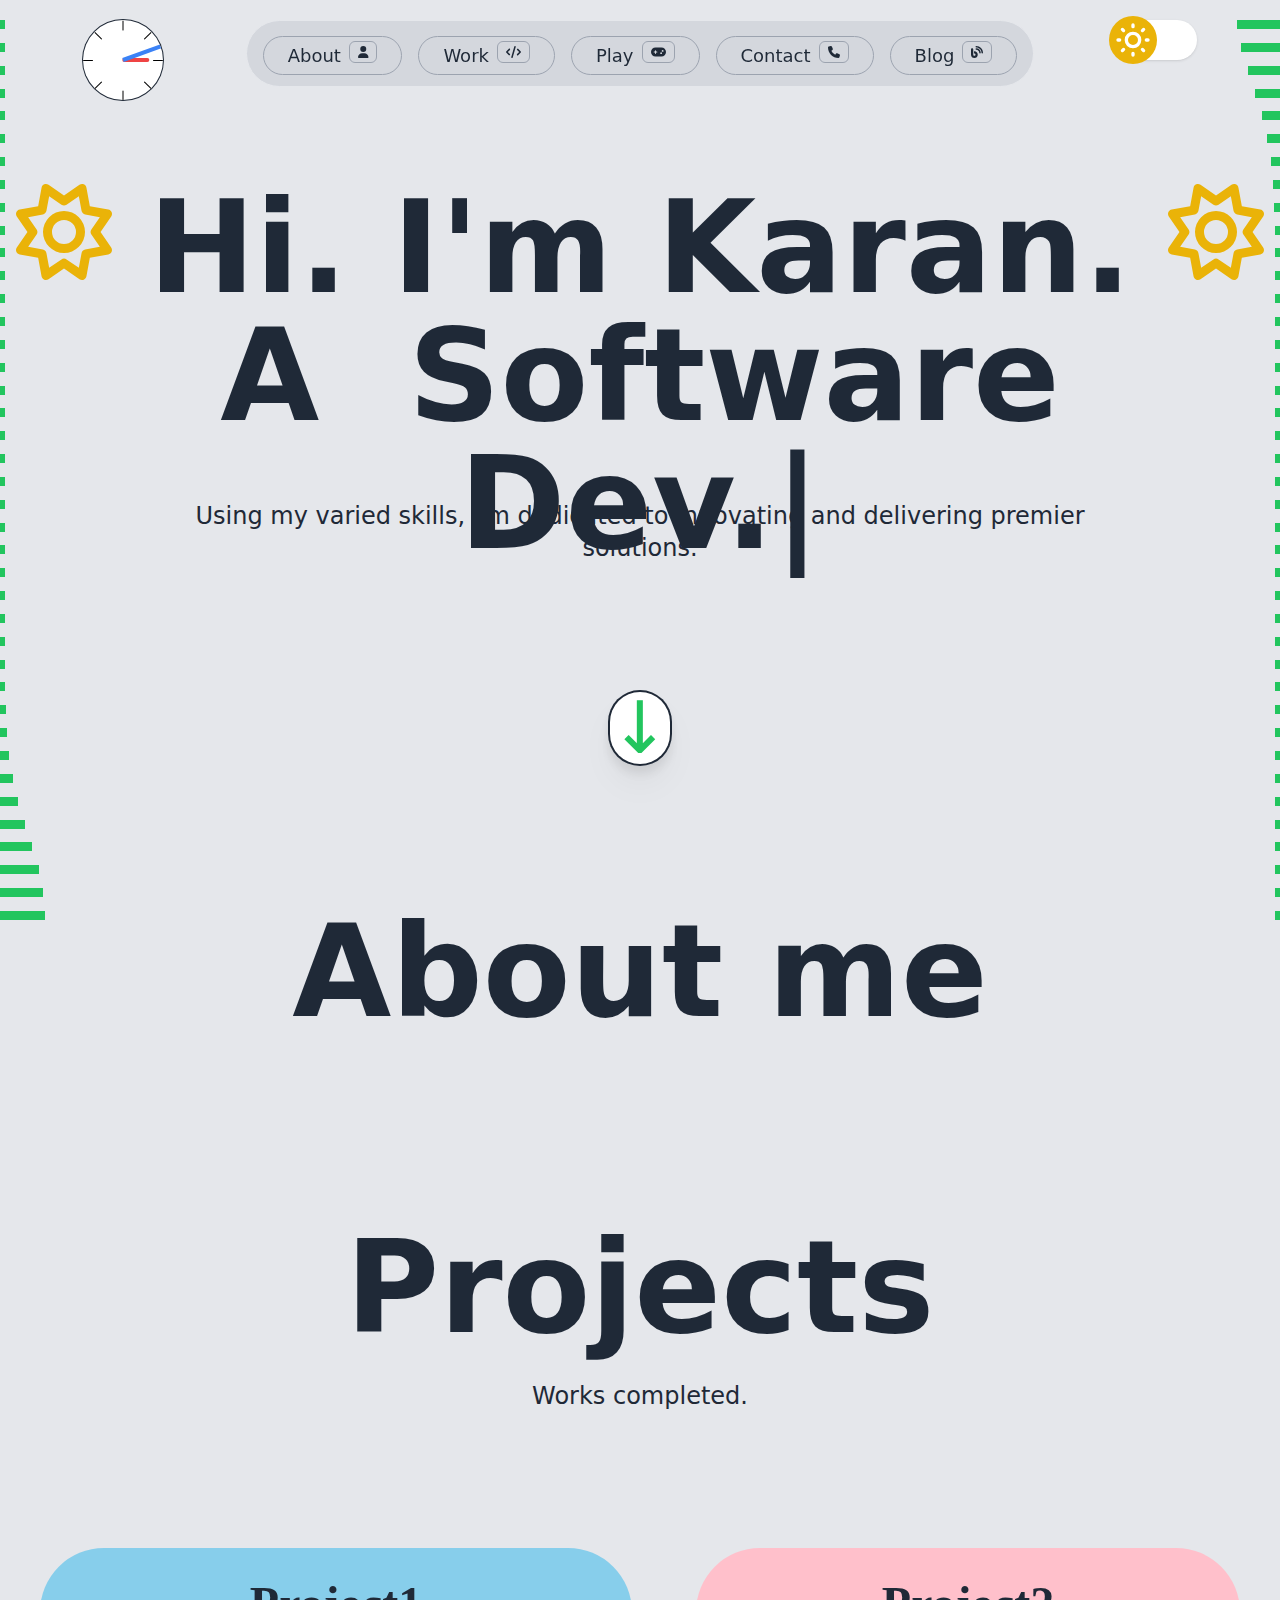
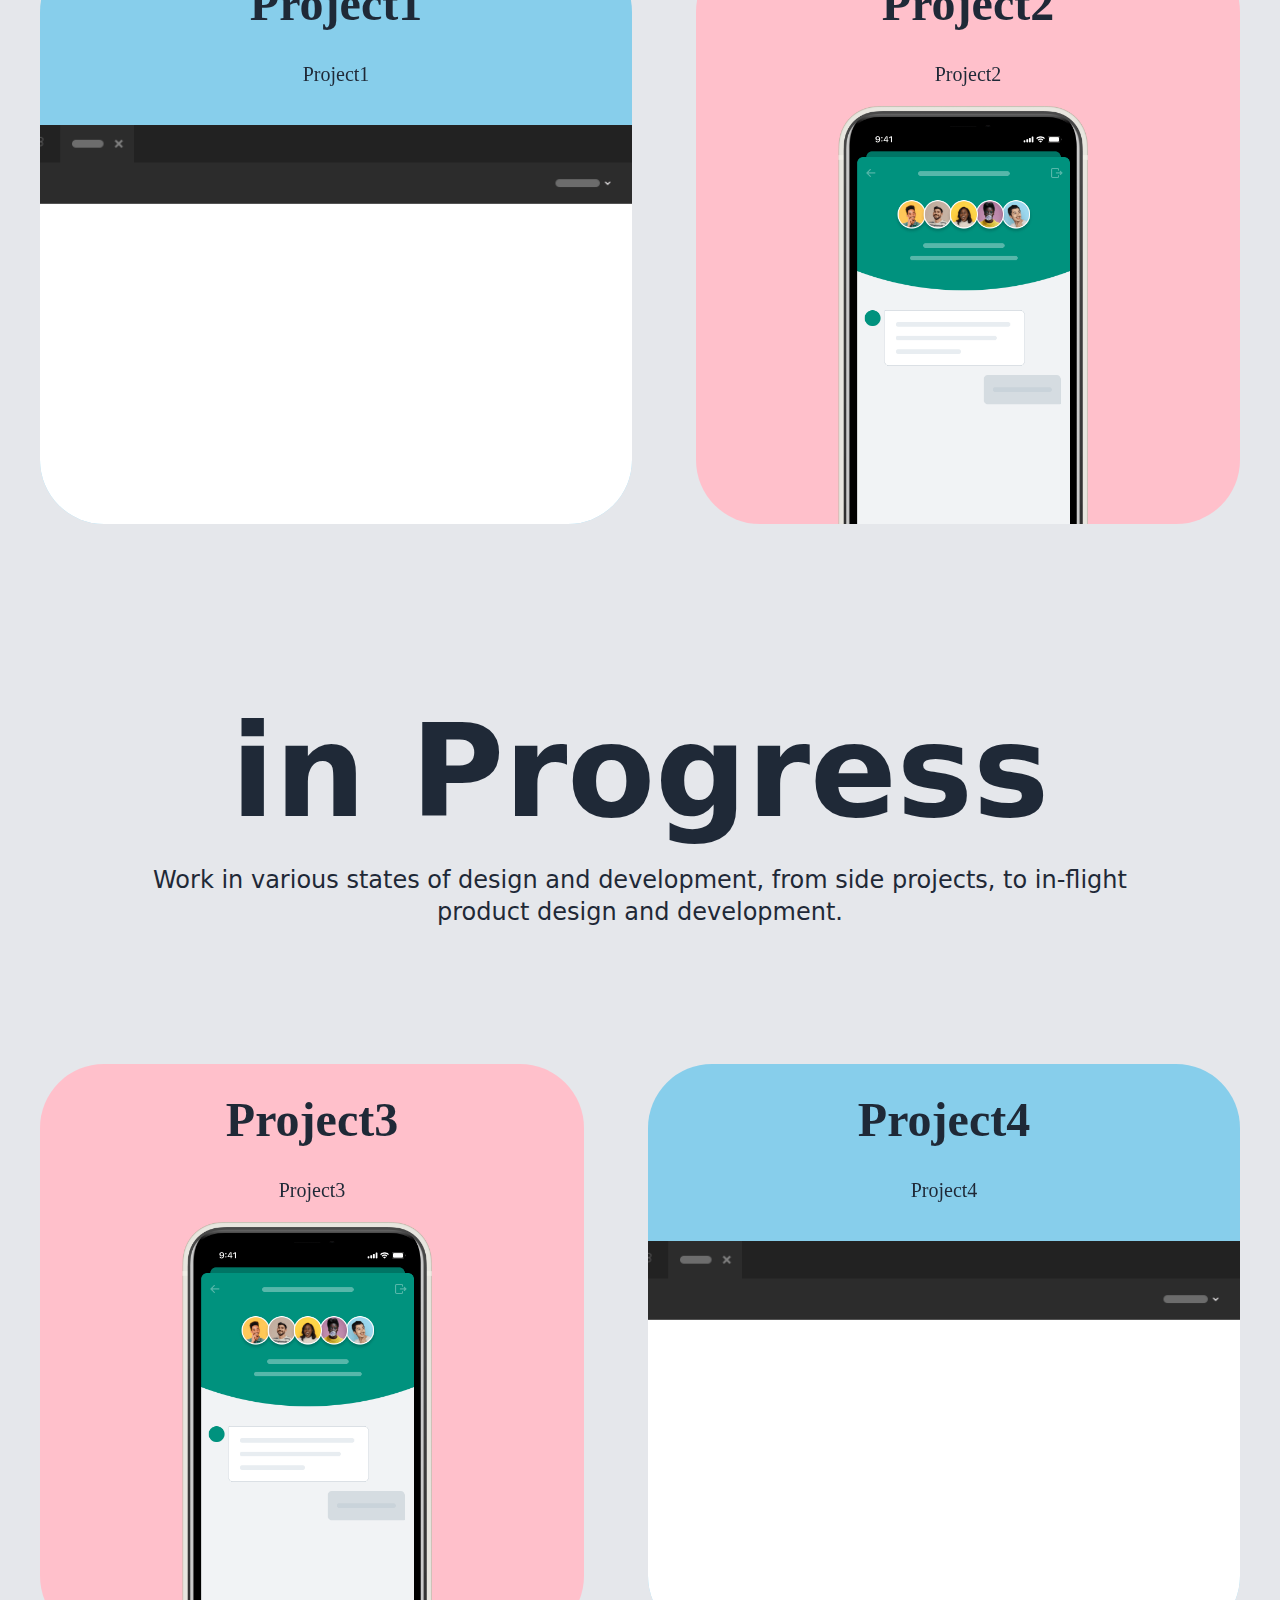
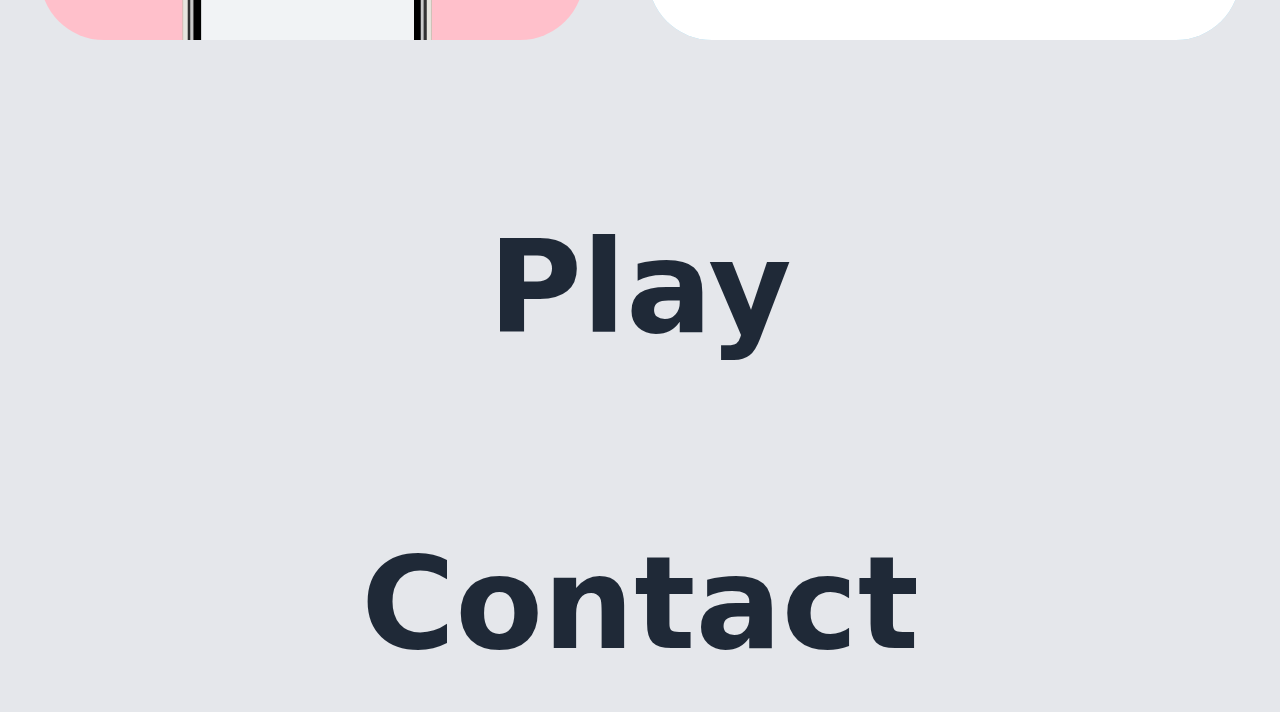
==== commit beb1a2e3: "Deployed by kgale59" ====
--- a/index.html
+++ b/index.html
@@ -1 +1 @@
-<!DOCTYPE html><html lang="en"><head><meta charSet="utf-8"/><meta name="viewport" content="width=device-width"/><title>Work</title><meta name="description" content="List of works and projects done by Karan Goel, Completed, In Progress and In Use"/><meta name="next-head-count" content="4"/><link rel="preload" href="/_next/static/css/f6cd4b380c29b631.css" as="style" crossorigin=""/><link rel="stylesheet" href="/_next/static/css/f6cd4b380c29b631.css" crossorigin="" data-n-g=""/><noscript data-n-css=""></noscript><script defer="" crossorigin="" nomodule="" src="/_next/static/chunks/polyfills-c67a75d1b6f99dc8.js"></script><script src="/_next/static/chunks/webpack-87b3a303122f2f0d.js" defer="" crossorigin=""></script><script src="/_next/static/chunks/framework-5429a50ba5373c56.js" defer="" crossorigin=""></script><script src="/_next/static/chunks/main-a41db7df8b254c99.js" defer="" crossorigin=""></script><script src="/_next/static/chunks/pages/_app-b81f897acf077602.js" defer="" crossorigin=""></script><script src="/_next/static/chunks/153-920408158c647cf2.js" defer="" crossorigin=""></script><script src="/_next/static/chunks/386-a8800433a912226a.js" defer="" crossorigin=""></script><script src="/_next/static/chunks/pages/index-52dc660b7a9d5a22.js" defer="" crossorigin=""></script><script src="/_next/static/BeIfzjyrVghMDe0zb0us6/_buildManifest.js" defer="" crossorigin=""></script><script src="/_next/static/BeIfzjyrVghMDe0zb0us6/_ssgManifest.js" defer="" crossorigin=""></script></head><body><div id="__next"><header class="pt-5 px-0"><nav class="nav-box"><div><div class="nav-clock"><div style="height:1px" class="absolute w-1/2 origin-left flex justify-end rotate-0"><div class="nav-clock-items"></div></div><div style="height:1px" class="absolute w-1/2 origin-left flex justify-end rotate-45"><div class="nav-clock-items"></div></div><div style="height:1px" class="absolute w-1/2 origin-left flex justify-end rotate-90"><div class="nav-clock-items"></div></div><div style="height:1px" class="absolute w-1/2 origin-left flex justify-end rotate-[135deg]"><div class="nav-clock-items"></div></div><div style="height:1px" class="absolute w-1/2 origin-left flex justify-end rotate-180"><div class="nav-clock-items"></div></div><div style="height:1px" class="absolute w-1/2 origin-left flex justify-end rotate-[225deg]"><div class="nav-clock-items"></div></div><div style="height:1px" class="absolute w-1/2 origin-left flex justify-end rotate-[270deg]"><div class="nav-clock-items"></div></div><div style="height:1px" class="absolute w-1/2 origin-left flex justify-end rotate-[315deg]"><div class="nav-clock-items"></div></div><div class="nav-clock-hour-hand"></div><div class="nav-clock-minute-hand"></div></div></div><div><ul class="nav-list"><li><a title="Work" href="/"><span class="nav-item">Work<i class="hidden md:table-cell"><svg aria-hidden="true" focusable="false" data-prefix="fas" data-icon="code" class="svg-inline--fa fa-code nav-icon" role="img" xmlns="http://www.w3.org/2000/svg" viewBox="0 0 640 512"><path fill="currentColor" d="M392.8 1.2c-17-4.9-34.7 5-39.6 22l-128 448c-4.9 17 5 34.7 22 39.6s34.7-5 39.6-22l128-448c4.9-17-5-34.7-22-39.6zm80.6 120.1c-12.5 12.5-12.5 32.8 0 45.3L562.7 256l-89.4 89.4c-12.5 12.5-12.5 32.8 0 45.3s32.8 12.5 45.3 0l112-112c12.5-12.5 12.5-32.8 0-45.3l-112-112c-12.5-12.5-32.8-12.5-45.3 0zm-306.7 0c-12.5-12.5-32.8-12.5-45.3 0l-112 112c-12.5 12.5-12.5 32.8 0 45.3l112 112c12.5 12.5 32.8 12.5 45.3 0s12.5-32.8 0-45.3L77.3 256l89.4-89.4c12.5-12.5 12.5-32.8 0-45.3z"></path></svg></i></span></a></li><li><a title="About" href="/about"><span class="nav-item">About<i class="hidden md:table-cell"><svg aria-hidden="true" focusable="false" data-prefix="fas" data-icon="user" class="svg-inline--fa fa-user nav-icon" role="img" xmlns="http://www.w3.org/2000/svg" viewBox="0 0 448 512"><path fill="currentColor" d="M224 256A128 128 0 1 0 224 0a128 128 0 1 0 0 256zm-45.7 48C79.8 304 0 383.8 0 482.3C0 498.7 13.3 512 29.7 512H418.3c16.4 0 29.7-13.3 29.7-29.7C448 383.8 368.2 304 269.7 304H178.3z"></path></svg></i></span></a></li><li><a title="Play" href="/play"><span class="nav-item">Play<i class="hidden md:table-cell"><svg aria-hidden="true" focusable="false" data-prefix="fas" data-icon="gamepad" class="svg-inline--fa fa-gamepad nav-icon" role="img" xmlns="http://www.w3.org/2000/svg" viewBox="0 0 640 512"><path fill="currentColor" d="M192 64C86 64 0 150 0 256S86 448 192 448H448c106 0 192-86 192-192s-86-192-192-192H192zM496 168a40 40 0 1 1 0 80 40 40 0 1 1 0-80zM392 304a40 40 0 1 1 80 0 40 40 0 1 1 -80 0zM168 200c0-13.3 10.7-24 24-24s24 10.7 24 24v32h32c13.3 0 24 10.7 24 24s-10.7 24-24 24H216v32c0 13.3-10.7 24-24 24s-24-10.7-24-24V280H136c-13.3 0-24-10.7-24-24s10.7-24 24-24h32V200z"></path></svg></i></span></a></li><li><a title="Blog" href="/blog"><span class="nav-item">Blog<i class="hidden md:table-cell"><svg aria-hidden="true" focusable="false" data-prefix="fas" data-icon="blog" class="svg-inline--fa fa-blog nav-icon" role="img" xmlns="http://www.w3.org/2000/svg" viewBox="0 0 512 512"><path fill="currentColor" d="M192 32c0 17.7 14.3 32 32 32c123.7 0 224 100.3 224 224c0 17.7 14.3 32 32 32s32-14.3 32-32C512 128.9 383.1 0 224 0c-17.7 0-32 14.3-32 32zm0 96c0 17.7 14.3 32 32 32c70.7 0 128 57.3 128 128c0 17.7 14.3 32 32 32s32-14.3 32-32c0-106-86-192-192-192c-17.7 0-32 14.3-32 32zM96 144c0-26.5-21.5-48-48-48S0 117.5 0 144V368c0 79.5 64.5 144 144 144s144-64.5 144-144s-64.5-144-144-144H128v96h16c26.5 0 48 21.5 48 48s-21.5 48-48 48s-48-21.5-48-48V144z"></path></svg></i></span></a></li><li><a title="Contact" href="/contact"><span class="nav-item">Contact<i class="hidden md:table-cell"><svg aria-hidden="true" focusable="false" data-prefix="fas" data-icon="phone" class="svg-inline--fa fa-phone nav-icon" role="img" xmlns="http://www.w3.org/2000/svg" viewBox="0 0 512 512"><path fill="currentColor" d="M164.9 24.6c-7.7-18.6-28-28.5-47.4-23.2l-88 24C12.1 30.2 0 46 0 64C0 311.4 200.6 512 448 512c18 0 33.8-12.1 38.6-29.5l24-88c5.3-19.4-4.6-39.7-23.2-47.4l-96-40c-16.3-6.8-35.2-2.1-46.3 11.6L304.7 368C234.3 334.7 177.3 277.7 144 207.3L193.3 167c13.7-11.2 18.4-30 11.6-46.3l-40-96z"></path></svg></i></span></a></li></ul></div><button class="nav-dn-shifter"><div class="w-12 h-12 relative rounded-full transition duration-500 transform p-1 text-white bg-yellow-500 -translate-x-2"><svg xmlns="http://www.w3.org/2000/svg" fill="none" viewBox="0 0 24 24" stroke="currentColor"><path stroke-linecap="round" stroke-linejoin="round" stroke-width="2" d="M12 3v1m0 16v1m9-9h-1M4 12H3m15.364 6.364l-.707-.707M6.343 6.343l-.707-.707m12.728 0l-.707.707M6.343 17.657l-.707.707M16 12a4 4 0 11-8 0 4 4 0 018 0z"></path></svg></div></button></nav></header><div class="waves-container"><div class="waves-box"><div class="waves-end"><div class="waves-bar" style="width:43.2825618365962px"></div><div class="waves-bar" style="width:38.55205760416513px"></div><div class="waves-bar" style="width:31.90900611690712px"></div><div class="waves-bar" style="width:24.72425457739571px"></div><div class="waves-bar" style="width:18.19048883393408px"></div><div class="waves-bar" style="width:13.029017578869182px"></div><div class="waves-bar" style="width:9.435224395243274px"></div><div class="waves-bar" style="width:7.215262483516215px"></div><div class="waves-bar" style="width:5.995974642736435px"></div><div class="waves-bar" style="width:5.400903830304743px"></div><div class="waves-bar" style="width:5.1435439406022745px"></div><div class="waves-bar" style="width:5.045363297685979px"></div><div class="waves-bar" style="width:5.01253553906586px"></div><div class="waves-bar" style="width:5.002995095343418px"></div><div class="waves-bar" style="width:5.0006103515625px"></div><div class="waves-bar" style="width:5.000104329862955px"></div><div class="waves-bar" style="width:5.00001465405154px"></div><div class="waves-bar" style="width:5.000001648382217px"></div><div class="waves-bar" style="width:5.000000143727694px"></div><div class="waves-bar" style="width:5.000000009313226px"></div><div class="waves-bar" style="width:5.000000000424186px"></div><div class="waves-bar" style="width:5.000000000012592px"></div><div class="waves-bar" style="width:5.000000000000219px"></div><div class="waves-bar" style="width:5.000000000000002px"></div><div class="waves-bar" style="width:5px"></div><div class="waves-bar" style="width:5px"></div><div class="waves-bar" style="width:5px"></div><div class="waves-bar" style="width:5px"></div><div class="waves-bar" style="width:5px"></div><div class="waves-bar" style="width:5px"></div><div class="waves-bar" style="width:5px"></div><div class="waves-bar" style="width:5px"></div><div class="waves-bar" style="width:5px"></div><div class="waves-bar" style="width:5px"></div><div class="waves-bar" style="width:5px"></div><div class="waves-bar" style="width:5.000000000000002px"></div><div class="waves-bar" style="width:5.000000000000219px"></div><div class="waves-bar" style="width:5.000000000012592px"></div><div class="waves-bar" style="width:5.000000000424186px"></div><div class="waves-bar" style="width:5.000000009313226px"></div></div><div class="waves-start"><div class="waves-bar" style="width:5.000000000424186px"></div><div class="waves-bar" style="width:5.000000000012592px"></div><div class="waves-bar" style="width:5.000000000000219px"></div><div class="waves-bar" style="width:5.000000000000002px"></div><div class="waves-bar" style="width:5px"></div><div class="waves-bar" style="width:5px"></div><div class="waves-bar" style="width:5px"></div><div class="waves-bar" style="width:5px"></div><div class="waves-bar" style="width:5px"></div><div class="waves-bar" style="width:5px"></div><div class="waves-bar" style="width:5px"></div><div class="waves-bar" style="width:5px"></div><div class="waves-bar" style="width:5px"></div><div class="waves-bar" style="width:5px"></div><div class="waves-bar" style="width:5px"></div><div class="waves-bar" style="width:5.000000000000002px"></div><div class="waves-bar" style="width:5.000000000000219px"></div><div class="waves-bar" style="width:5.000000000012592px"></div><div class="waves-bar" style="width:5.000000000424186px"></div><div class="waves-bar" style="width:5.000000009313226px"></div><div class="waves-bar" style="width:5.000000143727694px"></div><div class="waves-bar" style="width:5.000001648382217px"></div><div class="waves-bar" style="width:5.00001465405154px"></div><div class="waves-bar" style="width:5.000104329862955px"></div><div class="waves-bar" style="width:5.0006103515625px"></div><div class="waves-bar" style="width:5.002995095343418px"></div><div class="waves-bar" style="width:5.01253553906586px"></div><div class="waves-bar" style="width:5.045363297685979px"></div><div class="waves-bar" style="width:5.1435439406022745px"></div><div class="waves-bar" style="width:5.400903830304743px"></div><div class="waves-bar" style="width:5.995974642736435px"></div><div class="waves-bar" style="width:7.215262483516224px"></div><div class="waves-bar" style="width:9.435224395243274px"></div><div class="waves-bar" style="width:13.029017578869182px"></div><div class="waves-bar" style="width:18.19048883393408px"></div><div class="waves-bar" style="width:24.72425457739571px"></div><div class="waves-bar" style="width:31.90900611690712px"></div><div class="waves-bar" style="width:38.55205760416513px"></div><div class="waves-bar" style="width:43.2825618365962px"></div><div class="waves-bar" style="width:45px"></div></div></div><div class="content"><section><div class="hero-box"><div class="hidden md:table-cell flex-row"><div><svg aria-hidden="true" focusable="false" data-prefix="far" data-icon="sun" class="svg-inline--fa fa-sun fa-6x hero-star" role="img" xmlns="http://www.w3.org/2000/svg" viewBox="0 0 512 512"><path fill="currentColor" d="M375.7 19.7c-1.5-8-6.9-14.7-14.4-17.8s-16.1-2.2-22.8 2.4L256 61.1 173.5 4.2c-6.7-4.6-15.3-5.5-22.8-2.4s-12.9 9.8-14.4 17.8l-18.1 98.5L19.7 136.3c-8 1.5-14.7 6.9-17.8 14.4s-2.2 16.1 2.4 22.8L61.1 256 4.2 338.5c-4.6 6.7-5.5 15.3-2.4 22.8s9.8 13 17.8 14.4l98.5 18.1 18.1 98.5c1.5 8 6.9 14.7 14.4 17.8s16.1 2.2 22.8-2.4L256 450.9l82.5 56.9c6.7 4.6 15.3 5.5 22.8 2.4s12.9-9.8 14.4-17.8l18.1-98.5 98.5-18.1c8-1.5 14.7-6.9 17.8-14.4s2.2-16.1-2.4-22.8L450.9 256l56.9-82.5c4.6-6.7 5.5-15.3 2.4-22.8s-9.8-12.9-17.8-14.4l-98.5-18.1L375.7 19.7zM269.6 110l65.6-45.2 14.4 78.3c1.8 9.8 9.5 17.5 19.3 19.3l78.3 14.4L402 242.4c-5.7 8.2-5.7 19 0 27.2l45.2 65.6-78.3 14.4c-9.8 1.8-17.5 9.5-19.3 19.3l-14.4 78.3L269.6 402c-8.2-5.7-19-5.7-27.2 0l-65.6 45.2-14.4-78.3c-1.8-9.8-9.5-17.5-19.3-19.3L64.8 335.2 110 269.6c5.7-8.2 5.7-19 0-27.2L64.8 176.8l78.3-14.4c9.8-1.8 17.5-9.5 19.3-19.3l14.4-78.3L242.4 110c8.2 5.7 19 5.7 27.2 0zM256 368a112 112 0 1 0 0-224 112 112 0 1 0 0 224zM192 256a64 64 0 1 1 128 0 64 64 0 1 1 -128 0z"></path></svg></div></div><div class="hero-name"><div class="hero-title"><h1>Hi. I&#x27;m Karan.</h1>A  <span style="font-family:ui-sans-serif, system-ui, sans-serif, &#x27;Apple Color Emoji&#x27;, &#x27;Segoe UI Emoji&#x27;, &#x27;Segoe UI Symbol&#x27;, &#x27;Noto Color Emoji&#x27;"><h2 class="index-module_type__E-SaG hero-job">Software Dev.</h2></span></div><p class="hero-sub">Using my varied skills, I&#x27;m dedicated to innovating and delivering premier solutions.</p></div><div class="hidden md:table-cell flex-row"><div><svg aria-hidden="true" focusable="false" data-prefix="far" data-icon="sun" class="svg-inline--fa fa-sun fa-6x hero-star" role="img" xmlns="http://www.w3.org/2000/svg" viewBox="0 0 512 512"><path fill="currentColor" d="M375.7 19.7c-1.5-8-6.9-14.7-14.4-17.8s-16.1-2.2-22.8 2.4L256 61.1 173.5 4.2c-6.7-4.6-15.3-5.5-22.8-2.4s-12.9 9.8-14.4 17.8l-18.1 98.5L19.7 136.3c-8 1.5-14.7 6.9-17.8 14.4s-2.2 16.1 2.4 22.8L61.1 256 4.2 338.5c-4.6 6.7-5.5 15.3-2.4 22.8s9.8 13 17.8 14.4l98.5 18.1 18.1 98.5c1.5 8 6.9 14.7 14.4 17.8s16.1 2.2 22.8-2.4L256 450.9l82.5 56.9c6.7 4.6 15.3 5.5 22.8 2.4s12.9-9.8 14.4-17.8l18.1-98.5 98.5-18.1c8-1.5 14.7-6.9 17.8-14.4s2.2-16.1-2.4-22.8L450.9 256l56.9-82.5c4.6-6.7 5.5-15.3 2.4-22.8s-9.8-12.9-17.8-14.4l-98.5-18.1L375.7 19.7zM269.6 110l65.6-45.2 14.4 78.3c1.8 9.8 9.5 17.5 19.3 19.3l78.3 14.4L402 242.4c-5.7 8.2-5.7 19 0 27.2l45.2 65.6-78.3 14.4c-9.8 1.8-17.5 9.5-19.3 19.3l-14.4 78.3L269.6 402c-8.2-5.7-19-5.7-27.2 0l-65.6 45.2-14.4-78.3c-1.8-9.8-9.5-17.5-19.3-19.3L64.8 335.2 110 269.6c5.7-8.2 5.7-19 0-27.2L64.8 176.8l78.3-14.4c9.8-1.8 17.5-9.5 19.3-19.3l14.4-78.3L242.4 110c8.2 5.7 19 5.7 27.2 0zM256 368a112 112 0 1 0 0-224 112 112 0 1 0 0 224zM192 256a64 64 0 1 1 128 0 64 64 0 1 1 -128 0z"></path></svg></div></div></div><div class="downa-container"><a title="to Projects" href="/#Projects"><div class="downa-arrow">↓</div></a></div></section><section><div class="hero-title-box" id="Projects"><div class="hero-name"><h3>Projects</h3><p class="hero-sub">Works completed.</p></div></div><div class="work-box"><div class="work-card-big" style="background-color:skyblue"><h4 class="work-name">Project1</h4><p class="work-description">Project1</p><img alt="Project1" loading="lazy" width="2600" height="1200" decoding="async" data-nimg="1" class="work-image work-image-big" style="color:transparent" src="/default.png"/></div><div class="work-box-mobile"><div class="work-card-small work-mobile" style="background-color:skyblue"><h4 class="work-name">Project1</h4><p class="work-description">Project1</p><img alt="Project1" loading="lazy" width="2600" height="1200" decoding="async" data-nimg="1" class="work-image" style="color:transparent" src="/default.png"/></div><div class="work-card-small" style="background-color:pink"><h4 class="work-name">Project2</h4><p class="work-description">Project2</p><img alt="Project2" loading="lazy" width="250" height="1756" decoding="async" data-nimg="1" class="work-image-mob" style="color:transparent" src="/default-mob.png"/></div></div></div></section><section><div class="hero-title-box" id="in Progress"><div class="hero-name"><h3>in Progress</h3><p class="hero-sub">Work in various states of design and development, from side projects, to in-flight product design and development.</p></div></div><div class="work-box"><div class="work-box-mobile"><div class="work-card-small" style="background-color:pink"><h4 class="work-name">Project3</h4><p class="work-description">Project3</p><img alt="Project3" loading="lazy" width="250" height="1756" decoding="async" data-nimg="1" class="work-image-mob" style="color:transparent" src="/default-mob.png"/></div><div class="work-card-small work-mobile" style="background-color:skyblue"><h4 class="work-name">Project4</h4><p class="work-description">Project4</p><img alt="Project4" loading="lazy" width="2600" height="1200" decoding="async" data-nimg="1" class="work-image" style="color:transparent" src="/default.png"/></div></div><div class="work-card-big" style="background-color:skyblue"><h4 class="work-name">Project4</h4><p class="work-description">Project4</p><img alt="Project4" loading="lazy" width="2600" height="1200" decoding="async" data-nimg="1" class="work-image work-image-big" style="color:transparent" src="/default.png"/></div></div></section></div></div><footer><div></div></footer></div><script id="__NEXT_DATA__" type="application/json" crossorigin="">{"props":{"pageProps":{}},"page":"/","query":{},"buildId":"BeIfzjyrVghMDe0zb0us6","nextExport":true,"autoExport":true,"isFallback":false,"scriptLoader":[]}</script></body></html>+<!DOCTYPE html><html lang="en"><head><meta charSet="utf-8"/><meta name="viewport" content="width=device-width"/><title>Work</title><meta name="description" content="Portfolio of Karan Goel"/><meta name="next-head-count" content="4"/><link rel="preload" href="/_next/static/css/2c3975a777181648.css" as="style" crossorigin=""/><link rel="stylesheet" href="/_next/static/css/2c3975a777181648.css" crossorigin="" data-n-g=""/><noscript data-n-css=""></noscript><script defer="" crossorigin="" nomodule="" src="/_next/static/chunks/polyfills-c67a75d1b6f99dc8.js"></script><script src="/_next/static/chunks/webpack-87b3a303122f2f0d.js" defer="" crossorigin=""></script><script src="/_next/static/chunks/framework-5429a50ba5373c56.js" defer="" crossorigin=""></script><script src="/_next/static/chunks/main-a41db7df8b254c99.js" defer="" crossorigin=""></script><script src="/_next/static/chunks/pages/_app-79d9d9eb010fbf93.js" defer="" crossorigin=""></script><script src="/_next/static/chunks/153-920408158c647cf2.js" defer="" crossorigin=""></script><script src="/_next/static/chunks/386-a8800433a912226a.js" defer="" crossorigin=""></script><script src="/_next/static/chunks/pages/index-da05c2a5c457d6ba.js" defer="" crossorigin=""></script><script src="/_next/static/BeKRUTG41JtFwJv7hvIKr/_buildManifest.js" defer="" crossorigin=""></script><script src="/_next/static/BeKRUTG41JtFwJv7hvIKr/_ssgManifest.js" defer="" crossorigin=""></script></head><body><div id="__next"><header class="pt-5 px-0"><nav class="nav-box"><div><div class="nav-clock"><div style="height:1px" class="absolute w-1/2 origin-left flex justify-end rotate-0"><div class="nav-clock-items"></div></div><div style="height:1px" class="absolute w-1/2 origin-left flex justify-end rotate-45"><div class="nav-clock-items"></div></div><div style="height:1px" class="absolute w-1/2 origin-left flex justify-end rotate-90"><div class="nav-clock-items"></div></div><div style="height:1px" class="absolute w-1/2 origin-left flex justify-end rotate-[135deg]"><div class="nav-clock-items"></div></div><div style="height:1px" class="absolute w-1/2 origin-left flex justify-end rotate-180"><div class="nav-clock-items"></div></div><div style="height:1px" class="absolute w-1/2 origin-left flex justify-end rotate-[225deg]"><div class="nav-clock-items"></div></div><div style="height:1px" class="absolute w-1/2 origin-left flex justify-end rotate-[270deg]"><div class="nav-clock-items"></div></div><div style="height:1px" class="absolute w-1/2 origin-left flex justify-end rotate-[315deg]"><div class="nav-clock-items"></div></div><div class="nav-clock-hour-hand"></div><div class="nav-clock-minute-hand"></div></div></div><div><ul class="nav-list"><li><a title="About" href="/#About"><span class="nav-item">About<i class="hidden md:table-cell"><svg aria-hidden="true" focusable="false" data-prefix="fas" data-icon="user" class="svg-inline--fa fa-user nav-icon" role="img" xmlns="http://www.w3.org/2000/svg" viewBox="0 0 448 512"><path fill="currentColor" d="M224 256A128 128 0 1 0 224 0a128 128 0 1 0 0 256zm-45.7 48C79.8 304 0 383.8 0 482.3C0 498.7 13.3 512 29.7 512H418.3c16.4 0 29.7-13.3 29.7-29.7C448 383.8 368.2 304 269.7 304H178.3z"></path></svg></i></span></a></li><li><a title="Work" href="/#Projects"><span class="nav-item">Work<i class="hidden md:table-cell"><svg aria-hidden="true" focusable="false" data-prefix="fas" data-icon="code" class="svg-inline--fa fa-code nav-icon" role="img" xmlns="http://www.w3.org/2000/svg" viewBox="0 0 640 512"><path fill="currentColor" d="M392.8 1.2c-17-4.9-34.7 5-39.6 22l-128 448c-4.9 17 5 34.7 22 39.6s34.7-5 39.6-22l128-448c4.9-17-5-34.7-22-39.6zm80.6 120.1c-12.5 12.5-12.5 32.8 0 45.3L562.7 256l-89.4 89.4c-12.5 12.5-12.5 32.8 0 45.3s32.8 12.5 45.3 0l112-112c12.5-12.5 12.5-32.8 0-45.3l-112-112c-12.5-12.5-32.8-12.5-45.3 0zm-306.7 0c-12.5-12.5-32.8-12.5-45.3 0l-112 112c-12.5 12.5-12.5 32.8 0 45.3l112 112c12.5 12.5 32.8 12.5 45.3 0s12.5-32.8 0-45.3L77.3 256l89.4-89.4c12.5-12.5 12.5-32.8 0-45.3z"></path></svg></i></span></a></li><li><a title="Play" href="/#Play"><span class="nav-item">Play<i class="hidden md:table-cell"><svg aria-hidden="true" focusable="false" data-prefix="fas" data-icon="gamepad" class="svg-inline--fa fa-gamepad nav-icon" role="img" xmlns="http://www.w3.org/2000/svg" viewBox="0 0 640 512"><path fill="currentColor" d="M192 64C86 64 0 150 0 256S86 448 192 448H448c106 0 192-86 192-192s-86-192-192-192H192zM496 168a40 40 0 1 1 0 80 40 40 0 1 1 0-80zM392 304a40 40 0 1 1 80 0 40 40 0 1 1 -80 0zM168 200c0-13.3 10.7-24 24-24s24 10.7 24 24v32h32c13.3 0 24 10.7 24 24s-10.7 24-24 24H216v32c0 13.3-10.7 24-24 24s-24-10.7-24-24V280H136c-13.3 0-24-10.7-24-24s10.7-24 24-24h32V200z"></path></svg></i></span></a></li><li><a title="Contact" href="/#Contact"><span class="nav-item">Contact<i class="hidden md:table-cell"><svg aria-hidden="true" focusable="false" data-prefix="fas" data-icon="phone" class="svg-inline--fa fa-phone nav-icon" role="img" xmlns="http://www.w3.org/2000/svg" viewBox="0 0 512 512"><path fill="currentColor" d="M164.9 24.6c-7.7-18.6-28-28.5-47.4-23.2l-88 24C12.1 30.2 0 46 0 64C0 311.4 200.6 512 448 512c18 0 33.8-12.1 38.6-29.5l24-88c5.3-19.4-4.6-39.7-23.2-47.4l-96-40c-16.3-6.8-35.2-2.1-46.3 11.6L304.7 368C234.3 334.7 177.3 277.7 144 207.3L193.3 167c13.7-11.2 18.4-30 11.6-46.3l-40-96z"></path></svg></i></span></a></li><li><a title="Blog" href="/blog"><span class="nav-item">Blog<i class="hidden md:table-cell"><svg aria-hidden="true" focusable="false" data-prefix="fas" data-icon="blog" class="svg-inline--fa fa-blog nav-icon" role="img" xmlns="http://www.w3.org/2000/svg" viewBox="0 0 512 512"><path fill="currentColor" d="M192 32c0 17.7 14.3 32 32 32c123.7 0 224 100.3 224 224c0 17.7 14.3 32 32 32s32-14.3 32-32C512 128.9 383.1 0 224 0c-17.7 0-32 14.3-32 32zm0 96c0 17.7 14.3 32 32 32c70.7 0 128 57.3 128 128c0 17.7 14.3 32 32 32s32-14.3 32-32c0-106-86-192-192-192c-17.7 0-32 14.3-32 32zM96 144c0-26.5-21.5-48-48-48S0 117.5 0 144V368c0 79.5 64.5 144 144 144s144-64.5 144-144s-64.5-144-144-144H128v96h16c26.5 0 48 21.5 48 48s-21.5 48-48 48s-48-21.5-48-48V144z"></path></svg></i></span></a></li></ul></div><button class="nav-dn-shifter"><div class="w-12 h-12 relative rounded-full transition duration-500 transform p-1 text-white bg-yellow-500 -translate-x-2"><svg xmlns="http://www.w3.org/2000/svg" fill="none" viewBox="0 0 24 24" stroke="currentColor"><path stroke-linecap="round" stroke-linejoin="round" stroke-width="2" d="M12 3v1m0 16v1m9-9h-1M4 12H3m15.364 6.364l-.707-.707M6.343 6.343l-.707-.707m12.728 0l-.707.707M6.343 17.657l-.707.707M16 12a4 4 0 11-8 0 4 4 0 018 0z"></path></svg></div></button></nav></header><div class="waves-container"><div class="waves-box"><div class="waves-end"><div class="waves-bar" style="width:43.2825618365962px"></div><div class="waves-bar" style="width:38.55205760416513px"></div><div class="waves-bar" style="width:31.90900611690712px"></div><div class="waves-bar" style="width:24.72425457739571px"></div><div class="waves-bar" style="width:18.19048883393408px"></div><div class="waves-bar" style="width:13.029017578869182px"></div><div class="waves-bar" style="width:9.435224395243274px"></div><div class="waves-bar" style="width:7.215262483516215px"></div><div class="waves-bar" style="width:5.995974642736435px"></div><div class="waves-bar" style="width:5.400903830304743px"></div><div class="waves-bar" style="width:5.1435439406022745px"></div><div class="waves-bar" style="width:5.045363297685979px"></div><div class="waves-bar" style="width:5.01253553906586px"></div><div class="waves-bar" style="width:5.002995095343418px"></div><div class="waves-bar" style="width:5.0006103515625px"></div><div class="waves-bar" style="width:5.000104329862955px"></div><div class="waves-bar" style="width:5.00001465405154px"></div><div class="waves-bar" style="width:5.000001648382217px"></div><div class="waves-bar" style="width:5.000000143727694px"></div><div class="waves-bar" style="width:5.000000009313226px"></div><div class="waves-bar" style="width:5.000000000424186px"></div><div class="waves-bar" style="width:5.000000000012592px"></div><div class="waves-bar" style="width:5.000000000000219px"></div><div class="waves-bar" style="width:5.000000000000002px"></div><div class="waves-bar" style="width:5px"></div><div class="waves-bar" style="width:5px"></div><div class="waves-bar" style="width:5px"></div><div class="waves-bar" style="width:5px"></div><div class="waves-bar" style="width:5px"></div><div class="waves-bar" style="width:5px"></div><div class="waves-bar" style="width:5px"></div><div class="waves-bar" style="width:5px"></div><div class="waves-bar" style="width:5px"></div><div class="waves-bar" style="width:5px"></div><div class="waves-bar" style="width:5px"></div><div class="waves-bar" style="width:5.000000000000002px"></div><div class="waves-bar" style="width:5.000000000000219px"></div><div class="waves-bar" style="width:5.000000000012592px"></div><div class="waves-bar" style="width:5.000000000424186px"></div><div class="waves-bar" style="width:5.000000009313226px"></div></div><div class="waves-start"><div class="waves-bar" style="width:5.000000000424186px"></div><div class="waves-bar" style="width:5.000000000012592px"></div><div class="waves-bar" style="width:5.000000000000219px"></div><div class="waves-bar" style="width:5.000000000000002px"></div><div class="waves-bar" style="width:5px"></div><div class="waves-bar" style="width:5px"></div><div class="waves-bar" style="width:5px"></div><div class="waves-bar" style="width:5px"></div><div class="waves-bar" style="width:5px"></div><div class="waves-bar" style="width:5px"></div><div class="waves-bar" style="width:5px"></div><div class="waves-bar" style="width:5px"></div><div class="waves-bar" style="width:5px"></div><div class="waves-bar" style="width:5px"></div><div class="waves-bar" style="width:5px"></div><div class="waves-bar" style="width:5.000000000000002px"></div><div class="waves-bar" style="width:5.000000000000219px"></div><div class="waves-bar" style="width:5.000000000012592px"></div><div class="waves-bar" style="width:5.000000000424186px"></div><div class="waves-bar" style="width:5.000000009313226px"></div><div class="waves-bar" style="width:5.000000143727694px"></div><div class="waves-bar" style="width:5.000001648382217px"></div><div class="waves-bar" style="width:5.00001465405154px"></div><div class="waves-bar" style="width:5.000104329862955px"></div><div class="waves-bar" style="width:5.0006103515625px"></div><div class="waves-bar" style="width:5.002995095343418px"></div><div class="waves-bar" style="width:5.01253553906586px"></div><div class="waves-bar" style="width:5.045363297685979px"></div><div class="waves-bar" style="width:5.1435439406022745px"></div><div class="waves-bar" style="width:5.400903830304743px"></div><div class="waves-bar" style="width:5.995974642736435px"></div><div class="waves-bar" style="width:7.215262483516224px"></div><div class="waves-bar" style="width:9.435224395243274px"></div><div class="waves-bar" style="width:13.029017578869182px"></div><div class="waves-bar" style="width:18.19048883393408px"></div><div class="waves-bar" style="width:24.72425457739571px"></div><div class="waves-bar" style="width:31.90900611690712px"></div><div class="waves-bar" style="width:38.55205760416513px"></div><div class="waves-bar" style="width:43.2825618365962px"></div><div class="waves-bar" style="width:45px"></div></div></div><div class="content"><section><div class="hero-box"><div class="hidden md:table-cell flex-row"><div><svg aria-hidden="true" focusable="false" data-prefix="far" data-icon="sun" class="svg-inline--fa fa-sun fa-6x hero-star" role="img" xmlns="http://www.w3.org/2000/svg" viewBox="0 0 512 512"><path fill="currentColor" d="M375.7 19.7c-1.5-8-6.9-14.7-14.4-17.8s-16.1-2.2-22.8 2.4L256 61.1 173.5 4.2c-6.7-4.6-15.3-5.5-22.8-2.4s-12.9 9.8-14.4 17.8l-18.1 98.5L19.7 136.3c-8 1.5-14.7 6.9-17.8 14.4s-2.2 16.1 2.4 22.8L61.1 256 4.2 338.5c-4.6 6.7-5.5 15.3-2.4 22.8s9.8 13 17.8 14.4l98.5 18.1 18.1 98.5c1.5 8 6.9 14.7 14.4 17.8s16.1 2.2 22.8-2.4L256 450.9l82.5 56.9c6.7 4.6 15.3 5.5 22.8 2.4s12.9-9.8 14.4-17.8l18.1-98.5 98.5-18.1c8-1.5 14.7-6.9 17.8-14.4s2.2-16.1-2.4-22.8L450.9 256l56.9-82.5c4.6-6.7 5.5-15.3 2.4-22.8s-9.8-12.9-17.8-14.4l-98.5-18.1L375.7 19.7zM269.6 110l65.6-45.2 14.4 78.3c1.8 9.8 9.5 17.5 19.3 19.3l78.3 14.4L402 242.4c-5.7 8.2-5.7 19 0 27.2l45.2 65.6-78.3 14.4c-9.8 1.8-17.5 9.5-19.3 19.3l-14.4 78.3L269.6 402c-8.2-5.7-19-5.7-27.2 0l-65.6 45.2-14.4-78.3c-1.8-9.8-9.5-17.5-19.3-19.3L64.8 335.2 110 269.6c5.7-8.2 5.7-19 0-27.2L64.8 176.8l78.3-14.4c9.8-1.8 17.5-9.5 19.3-19.3l14.4-78.3L242.4 110c8.2 5.7 19 5.7 27.2 0zM256 368a112 112 0 1 0 0-224 112 112 0 1 0 0 224zM192 256a64 64 0 1 1 128 0 64 64 0 1 1 -128 0z"></path></svg></div></div><div class="hero-name"><div class="hero-title"><h1>Hi. I&#x27;m Karan.</h1>A  <span style="font-family:ui-sans-serif, system-ui, sans-serif, &#x27;Apple Color Emoji&#x27;, &#x27;Segoe UI Emoji&#x27;, &#x27;Segoe UI Symbol&#x27;, &#x27;Noto Color Emoji&#x27;"><h2 class="index-module_type__E-SaG hero-job">Software Dev.</h2></span></div><p class="hero-sub">Using my varied skills, I&#x27;m dedicated to innovating and delivering premier solutions.</p></div><div class="hidden md:table-cell flex-row"><div><svg aria-hidden="true" focusable="false" data-prefix="far" data-icon="sun" class="svg-inline--fa fa-sun fa-6x hero-star" role="img" xmlns="http://www.w3.org/2000/svg" viewBox="0 0 512 512"><path fill="currentColor" d="M375.7 19.7c-1.5-8-6.9-14.7-14.4-17.8s-16.1-2.2-22.8 2.4L256 61.1 173.5 4.2c-6.7-4.6-15.3-5.5-22.8-2.4s-12.9 9.8-14.4 17.8l-18.1 98.5L19.7 136.3c-8 1.5-14.7 6.9-17.8 14.4s-2.2 16.1 2.4 22.8L61.1 256 4.2 338.5c-4.6 6.7-5.5 15.3-2.4 22.8s9.8 13 17.8 14.4l98.5 18.1 18.1 98.5c1.5 8 6.9 14.7 14.4 17.8s16.1 2.2 22.8-2.4L256 450.9l82.5 56.9c6.7 4.6 15.3 5.5 22.8 2.4s12.9-9.8 14.4-17.8l18.1-98.5 98.5-18.1c8-1.5 14.7-6.9 17.8-14.4s2.2-16.1-2.4-22.8L450.9 256l56.9-82.5c4.6-6.7 5.5-15.3 2.4-22.8s-9.8-12.9-17.8-14.4l-98.5-18.1L375.7 19.7zM269.6 110l65.6-45.2 14.4 78.3c1.8 9.8 9.5 17.5 19.3 19.3l78.3 14.4L402 242.4c-5.7 8.2-5.7 19 0 27.2l45.2 65.6-78.3 14.4c-9.8 1.8-17.5 9.5-19.3 19.3l-14.4 78.3L269.6 402c-8.2-5.7-19-5.7-27.2 0l-65.6 45.2-14.4-78.3c-1.8-9.8-9.5-17.5-19.3-19.3L64.8 335.2 110 269.6c5.7-8.2 5.7-19 0-27.2L64.8 176.8l78.3-14.4c9.8-1.8 17.5-9.5 19.3-19.3l14.4-78.3L242.4 110c8.2 5.7 19 5.7 27.2 0zM256 368a112 112 0 1 0 0-224 112 112 0 1 0 0 224zM192 256a64 64 0 1 1 128 0 64 64 0 1 1 -128 0z"></path></svg></div></div></div><div class="downa-container"><a title="to Projects" href="/#About"><div class="downa-arrow">↓</div></a></div></section><section><div class="hero-title-box" id="About"><div class="hero-name"><h3>About me</h3><p class="hero-sub"></p></div></div></section><section><div class="hero-title-box" id="Projects"><div class="hero-name"><h3>Projects</h3><p class="hero-sub">Works completed.</p></div></div><div class="work-box"><div class="work-card-big" style="background-color:skyblue"><h4 class="work-name">Project1</h4><p class="work-description">Project1</p><img alt="Project1" loading="lazy" width="2600" height="1200" decoding="async" data-nimg="1" class="work-image work-image-big" style="color:transparent" src="/default.png"/></div><div class="work-box-mobile"><div class="work-card-small work-mobile" style="background-color:skyblue"><h4 class="work-name">Project1</h4><p class="work-description">Project1</p><img alt="Project1" loading="lazy" width="2600" height="1200" decoding="async" data-nimg="1" class="work-image" style="color:transparent" src="/default.png"/></div><div class="work-card-small" style="background-color:pink"><h4 class="work-name">Project2</h4><p class="work-description">Project2</p><img alt="Project2" loading="lazy" width="250" height="1756" decoding="async" data-nimg="1" class="work-image-mob" style="color:transparent" src="/default-mob.png"/></div></div></div></section><section><div class="hero-title-box" id="in Progress"><div class="hero-name"><h3>in Progress</h3><p class="hero-sub">Work in various states of design and development, from side projects, to in-flight product design and development.</p></div></div><div class="work-box"><div class="work-box-mobile"><div class="work-card-small" style="background-color:pink"><h4 class="work-name">Project3</h4><p class="work-description">Project3</p><img alt="Project3" loading="lazy" width="250" height="1756" decoding="async" data-nimg="1" class="work-image-mob" style="color:transparent" src="/default-mob.png"/></div><div class="work-card-small work-mobile" style="background-color:skyblue"><h4 class="work-name">Project4</h4><p class="work-description">Project4</p><img alt="Project4" loading="lazy" width="2600" height="1200" decoding="async" data-nimg="1" class="work-image" style="color:transparent" src="/default.png"/></div></div><div class="work-card-big" style="background-color:skyblue"><h4 class="work-name">Project4</h4><p class="work-description">Project4</p><img alt="Project4" loading="lazy" width="2600" height="1200" decoding="async" data-nimg="1" class="work-image work-image-big" style="color:transparent" src="/default.png"/></div></div></section><section><div class="hero-title-box" id="Play"><div class="hero-name"><h3>Play</h3><p class="hero-sub"></p></div></div></section><section><div class="hero-title-box" id="Contact"><div class="hero-name"><h3>Contact</h3><p class="hero-sub"></p></div></div></section></div></div><footer><div></div></footer></div><script id="__NEXT_DATA__" type="application/json" crossorigin="">{"props":{"pageProps":{}},"page":"/","query":{},"buildId":"BeKRUTG41JtFwJv7hvIKr","nextExport":true,"autoExport":true,"isFallback":false,"scriptLoader":[]}</script></body></html>--- a/_next/static/css/2c3975a777181648.css
+++ b/_next/static/css/2c3975a777181648.css
@@ -0,0 +1,4 @@
+@import url("https://fonts.googleapis.com/css2?family=Cherry+Cream+Soda&family=GFS+Didot&family=M+PLUS+Code+Latin:wght@300&family=Open+Sans&family=Press+Start+2P&family=Satisfy&display=swap");
+/*
+! tailwindcss v3.4.0 | MIT License | https://tailwindcss.com
+*/*,:after,:before{box-sizing:border-box;border:0 solid #e5e7eb}:after,:before{--tw-content:""}:host,html{line-height:1.5;-webkit-text-size-adjust:100%;-moz-tab-size:4;-o-tab-size:4;tab-size:4;font-family:ui-sans-serif,system-ui,sans-serif,Apple Color Emoji,Segoe UI Emoji,Segoe UI Symbol,Noto Color Emoji;font-feature-settings:normal;font-variation-settings:normal;-webkit-tap-highlight-color:transparent}body{margin:0;line-height:inherit}hr{height:0;color:inherit;border-top-width:1px}abbr:where([title]){-webkit-text-decoration:underline dotted;text-decoration:underline dotted}h1,h2,h3,h4,h5,h6{font-size:inherit;font-weight:inherit}a{color:inherit;text-decoration:inherit}b,strong{font-weight:bolder}code,kbd,pre,samp{font-family:ui-monospace,SFMono-Regular,Menlo,Monaco,Consolas,Liberation Mono,Courier New,monospace;font-feature-settings:normal;font-variation-settings:normal;font-size:1em}small{font-size:80%}sub,sup{font-size:75%;line-height:0;position:relative;vertical-align:baseline}sub{bottom:-.25em}sup{top:-.5em}table{text-indent:0;border-color:inherit;border-collapse:collapse}button,input,optgroup,select,textarea{font-family:inherit;font-feature-settings:inherit;font-variation-settings:inherit;font-size:100%;font-weight:inherit;line-height:inherit;color:inherit;margin:0;padding:0}button,select{text-transform:none}[type=button],[type=reset],[type=submit],button{-webkit-appearance:button;background-color:transparent;background-image:none}:-moz-focusring{outline:auto}:-moz-ui-invalid{box-shadow:none}progress{vertical-align:baseline}::-webkit-inner-spin-button,::-webkit-outer-spin-button{height:auto}[type=search]{-webkit-appearance:textfield;outline-offset:-2px}::-webkit-search-decoration{-webkit-appearance:none}::-webkit-file-upload-button{-webkit-appearance:button;font:inherit}summary{display:list-item}blockquote,dd,dl,figure,h1,h2,h3,h4,h5,h6,hr,p,pre{margin:0}fieldset{margin:0}fieldset,legend{padding:0}menu,ol,ul{list-style:none;margin:0;padding:0}dialog{padding:0}textarea{resize:vertical}input::-moz-placeholder,textarea::-moz-placeholder{opacity:1;color:#9ca3af}input::placeholder,textarea::placeholder{opacity:1;color:#9ca3af}[role=button],button{cursor:pointer}:disabled{cursor:default}audio,canvas,embed,iframe,img,object,svg,video{display:block;vertical-align:middle}img,video{max-width:100%;height:auto}[hidden]{display:none}*,:after,:before{--tw-border-spacing-x:0;--tw-border-spacing-y:0;--tw-translate-x:0;--tw-translate-y:0;--tw-rotate:0;--tw-skew-x:0;--tw-skew-y:0;--tw-scale-x:1;--tw-scale-y:1;--tw-pan-x: ;--tw-pan-y: ;--tw-pinch-zoom: ;--tw-scroll-snap-strictness:proximity;--tw-gradient-from-position: ;--tw-gradient-via-position: ;--tw-gradient-to-position: ;--tw-ordinal: ;--tw-slashed-zero: ;--tw-numeric-figure: ;--tw-numeric-spacing: ;--tw-numeric-fraction: ;--tw-ring-inset: ;--tw-ring-offset-width:0px;--tw-ring-offset-color:#fff;--tw-ring-color:rgba(59,130,246,.5);--tw-ring-offset-shadow:0 0 #0000;--tw-ring-shadow:0 0 #0000;--tw-shadow:0 0 #0000;--tw-shadow-colored:0 0 #0000;--tw-blur: ;--tw-brightness: ;--tw-contrast: ;--tw-grayscale: ;--tw-hue-rotate: ;--tw-invert: ;--tw-saturate: ;--tw-sepia: ;--tw-drop-shadow: ;--tw-backdrop-blur: ;--tw-backdrop-brightness: ;--tw-backdrop-contrast: ;--tw-backdrop-grayscale: ;--tw-backdrop-hue-rotate: ;--tw-backdrop-invert: ;--tw-backdrop-opacity: ;--tw-backdrop-saturate: ;--tw-backdrop-sepia: }::backdrop{--tw-border-spacing-x:0;--tw-border-spacing-y:0;--tw-translate-x:0;--tw-translate-y:0;--tw-rotate:0;--tw-skew-x:0;--tw-skew-y:0;--tw-scale-x:1;--tw-scale-y:1;--tw-pan-x: ;--tw-pan-y: ;--tw-pinch-zoom: ;--tw-scroll-snap-strictness:proximity;--tw-gradient-from-position: ;--tw-gradient-via-position: ;--tw-gradient-to-position: ;--tw-ordinal: ;--tw-slashed-zero: ;--tw-numeric-figure: ;--tw-numeric-spacing: ;--tw-numeric-fraction: ;--tw-ring-inset: ;--tw-ring-offset-width:0px;--tw-ring-offset-color:#fff;--tw-ring-color:rgba(59,130,246,.5);--tw-ring-offset-shadow:0 0 #0000;--tw-ring-shadow:0 0 #0000;--tw-shadow:0 0 #0000;--tw-shadow-colored:0 0 #0000;--tw-blur: ;--tw-brightness: ;--tw-contrast: ;--tw-grayscale: ;--tw-hue-rotate: ;--tw-invert: ;--tw-saturate: ;--tw-sepia: ;--tw-drop-shadow: ;--tw-backdrop-blur: ;--tw-backdrop-brightness: ;--tw-backdrop-contrast: ;--tw-backdrop-grayscale: ;--tw-backdrop-hue-rotate: ;--tw-backdrop-invert: ;--tw-backdrop-opacity: ;--tw-backdrop-saturate: ;--tw-backdrop-sepia: }@keyframes nav-select{0%{background-color:rgba(209,213,219,.9)}to{background-color:#f8fafc}}.nav-box{position:fixed;z-index:40;width:100%;justify-content:space-evenly}.nav-box,.nav-list{margin-left:auto;margin-right:auto;display:flex}.nav-list{justify-content:space-between;gap:.5rem;border-radius:9999px;border-width:1px;background-color:rgba(209,213,219,.9);padding:1rem;font-size:.875rem;line-height:1.25rem}@media (min-width:640px){.nav-list{gap:.75rem}}@media (min-width:768px){.nav-list{gap:1rem;font-size:1rem;line-height:1.5rem}}@media (min-width:1024px){.nav-list{font-size:1.125rem;line-height:1.75rem}}.nav-item{border-radius:9999px;border-width:1px;--tw-border-opacity:1;border-color:rgb(156 163 175/var(--tw-border-opacity));padding:.5rem}.nav-item:hover{cursor:pointer}@media (min-width:768px){.nav-item{padding-left:1.5rem;padding-right:1.5rem}}.nav-icon{margin-left:.5rem;margin-top:.25rem;border-radius:.375rem;border-width:1px;--tw-border-opacity:1;border-color:rgb(156 163 175/var(--tw-border-opacity));padding:.25rem .5rem;vertical-align:text-top;font-size:.75rem;line-height:1rem}.nav-item-selected{border-radius:9999px;--tw-bg-opacity:1;background-color:rgb(248 250 252/var(--tw-bg-opacity));padding:.5rem}.nav-item-selected:hover{cursor:pointer}@media (min-width:768px){.nav-item-selected{padding-left:1.5rem;padding-right:1.5rem}}.nav-item-selected{animation:nav-select .6s}.nav-clock{position:relative;display:none;height:5rem;width:5rem;align-items:center;justify-content:flex-end;overflow:hidden;border-radius:9999px;--tw-bg-opacity:1;background-color:rgb(255 255 255/var(--tw-bg-opacity));--tw-ring-offset-shadow:var(--tw-ring-inset) 0 0 0 var(--tw-ring-offset-width) var(--tw-ring-offset-color);--tw-ring-shadow:var(--tw-ring-inset) 0 0 0 calc(1px + var(--tw-ring-offset-width)) var(--tw-ring-color);box-shadow:var(--tw-ring-offset-shadow),var(--tw-ring-shadow),var(--tw-shadow,0 0 #0000);--tw-ring-opacity:1;--tw-ring-color:rgb(31 41 55/var(--tw-ring-opacity))}@media (min-width:768px){.nav-clock{display:flex}}.nav-clock-items{height:100%;width:25%;border-radius:9999px;--tw-bg-opacity:1;background-color:rgb(0 0 0/var(--tw-bg-opacity))}.nav-clock-hour-hand{height:.25rem;width:33.333333%;transform-origin:right;--tw-rotate:180deg;border-radius:9999px;--tw-bg-opacity:1;background-color:rgb(239 68 68/var(--tw-bg-opacity));transition-duration:1s;transition-timing-function:cubic-bezier(.4,0,.2,1)}.group:hover .nav-clock-hour-hand,.nav-clock-hour-hand{transform:translate(var(--tw-translate-x),var(--tw-translate-y)) rotate(var(--tw-rotate)) skewX(var(--tw-skew-x)) skewY(var(--tw-skew-y)) scaleX(var(--tw-scale-x)) scaleY(var(--tw-scale-y))}.group:hover .nav-clock-hour-hand{--tw-rotate:215deg}.nav-clock-minute-hand{height:.25rem;width:50%;transform-origin:left;--tw-rotate:340deg;--tw-bg-opacity:1;background-color:rgb(59 130 246/var(--tw-bg-opacity));transition-duration:1s;transition-timing-function:cubic-bezier(.4,0,.2,1)}.group:hover .nav-clock-minute-hand,.nav-clock-minute-hand{transform:translate(var(--tw-translate-x),var(--tw-translate-y)) rotate(var(--tw-rotate)) skewX(var(--tw-skew-x)) skewY(var(--tw-skew-y)) scaleX(var(--tw-scale-x)) scaleY(var(--tw-scale-y))}.group:hover .nav-clock-minute-hand{--tw-rotate:340deg}.nav-dn-shifter{display:none;height:2.5rem;width:5rem;align-items:center;border-radius:9999px;--tw-bg-opacity:1;background-color:rgb(255 255 255/var(--tw-bg-opacity));--tw-shadow:0 1px 3px 0 rgba(0,0,0,.1),0 1px 2px -1px rgba(0,0,0,.1);--tw-shadow-colored:0 1px 3px 0 var(--tw-shadow-color),0 1px 2px -1px var(--tw-shadow-color);box-shadow:var(--tw-ring-offset-shadow,0 0 #0000),var(--tw-ring-shadow,0 0 #0000),var(--tw-shadow);transition-property:color,background-color,border-color,text-decoration-color,fill,stroke,opacity,box-shadow,transform,filter,-webkit-backdrop-filter;transition-property:color,background-color,border-color,text-decoration-color,fill,stroke,opacity,box-shadow,transform,filter,backdrop-filter;transition-property:color,background-color,border-color,text-decoration-color,fill,stroke,opacity,box-shadow,transform,filter,backdrop-filter,-webkit-backdrop-filter;transition-timing-function:cubic-bezier(.4,0,.2,1);transition-duration:.3s}.nav-dn-shifter:focus{outline:2px solid transparent;outline-offset:2px}@media (min-width:768px){.nav-dn-shifter{display:flex}}.hero-box{display:flex;width:100%;justify-content:space-evenly;padding-top:6rem;font-weight:800}@media (min-width:768px){.hero-box{padding-top:9rem}}@media (min-width:1024px){.hero-box{padding-top:10rem}}.hero-title-box{display:flex;width:100%;justify-content:space-evenly;padding-top:5rem;font-weight:800}@media (min-width:768px){.hero-title-box{padding-top:8rem}}@media (min-width:1024px){.hero-title-box{padding-top:9rem}}.hero-star{--tw-text-opacity:1;color:rgb(234 179 8/var(--tw-text-opacity))}.hero-star>span{font-size:3.75rem;line-height:1}.hero-name{width:64rem;text-align:center;font-size:2.25rem;line-height:2.5rem}@media (min-width:768px){.hero-name{font-size:4.5rem;line-height:1}}@media (min-width:1024px){.hero-name{font-size:8rem;line-height:1}}.hero-title{height:5rem}@media (min-width:768px){.hero-title{height:18rem}}.hero-job{display:inline}.hero-sub{margin-top:.75rem;padding:1rem;font-size:1rem;line-height:1.5rem;font-weight:400}@media (min-width:768px){.hero-sub{font-size:1.5rem;line-height:2rem}}.work-box{margin-top:.25rem;display:flex;justify-content:space-evenly;padding-left:2rem;padding-right:2rem}@media (min-width:768px){.work-box{margin-top:1.25rem}}@media (min-width:1024px){.work-box{padding:2.5rem .5rem}}@media (min-width:1280px){.work-box{margin-top:5rem}}.work-box-mobile{flex-direction:row}.work-card-small{position:relative;margin-top:1.25rem;margin-bottom:1.25rem;height:18rem;width:18rem;overflow:hidden;border-radius:64px}@media (min-width:768px){.work-card-small{margin-top:1.25rem;margin-bottom:1.25rem;height:36rem;width:34rem}}@media (min-width:1280px){.work-card-small{margin:0 2rem}}.work-card-big{position:relative;margin-left:2rem;margin-right:2rem;display:none;height:18rem;width:18rem;overflow:hidden;border-radius:64px}@media (min-width:768px){.work-card-big{height:36rem;width:48rem}}@media (min-width:1280px){.work-card-big{display:table-cell}}.work-mobile{overflow:hidden}@media (min-width:768px){.work-mobile{display:table-cell}}@media (min-width:1280px){.work-mobile{display:none}}.work-name{display:flex;justify-content:center;padding:.25rem 1rem;font-family:ui-serif,Georgia,Cambria,Times New Roman,Times,serif;font-size:1.25rem;line-height:1.75rem;font-weight:700}@media (min-width:768px){.work-name{padding:2rem 2.75rem;font-size:3rem;line-height:1}}.work-description{display:flex;justify-content:center;font-family:ui-serif,Georgia,Cambria,Times New Roman,Times,serif;font-size:.875rem;line-height:1.25rem}@media (min-width:768px){.work-description{font-size:1.25rem;line-height:1.75rem}}.work-image{position:absolute;bottom:-1rem;right:-16rem;max-width:32rem}@media (min-width:768px){.work-image{bottom:-12rem;right:-52rem;max-width:80rem}}.work-image-big{right:-37rem}.work-image-mob{position:absolute;right:1.2rem;bottom:-17rem;max-height:40rem;max-width:24rem}@media (min-width:768px){.work-image-mob{bottom:-5rem;right:9.5rem;max-width:32rem}}.waves-container{height:100%;width:100%;overflow-y:scroll}.waves-box{display:none;height:100%;width:100%}@media (min-width:768px){.waves-box{display:block}}.waves-end{align-items:flex-end}.waves-end,.waves-start{position:fixed;display:flex;height:100%;width:100%;flex-direction:column;justify-content:space-between}.waves-bar{height:1vh;--tw-bg-opacity:1;background-color:rgb(34 197 94/var(--tw-bg-opacity))}.downa-container{margin-top:7rem;display:none;justify-content:center}@media (min-width:768px){.downa-container{display:flex}}@keyframes bounce{0%,to{transform:translateY(-25%);animation-timing-function:cubic-bezier(.8,0,1,1)}50%{transform:none;animation-timing-function:cubic-bezier(0,0,.2,1)}}.downa-arrow{animation:bounce 1s infinite;border-radius:9999px;--tw-bg-opacity:1;background-color:rgb(255 255 255/var(--tw-bg-opacity));font-size:4.5rem;line-height:1;--tw-text-opacity:1;color:rgb(34 197 94/var(--tw-text-opacity));--tw-ring-offset-shadow:var(--tw-ring-inset) 0 0 0 var(--tw-ring-offset-width) var(--tw-ring-offset-color);--tw-ring-shadow:var(--tw-ring-inset) 0 0 0 calc(2px + var(--tw-ring-offset-width)) var(--tw-ring-color);box-shadow:var(--tw-ring-offset-shadow),var(--tw-ring-shadow),var(--tw-shadow,0 0 #0000);--tw-ring-opacity:1;--tw-ring-color:rgb(31 41 55/var(--tw-ring-opacity));--tw-drop-shadow:drop-shadow(0 20px 13px rgba(0,0,0,.03)) drop-shadow(0 8px 5px rgba(0,0,0,.08));filter:var(--tw-blur) var(--tw-brightness) var(--tw-contrast) var(--tw-grayscale) var(--tw-hue-rotate) var(--tw-invert) var(--tw-saturate) var(--tw-sepia) var(--tw-drop-shadow)}.static{position:static}.absolute{position:absolute}.relative{position:relative}.mx-auto{margin-left:auto;margin-right:auto}.mb-1{margin-bottom:.25rem}.mb-2{margin-bottom:.5rem}.mb-8{margin-bottom:2rem}.block{display:block}.flex{display:flex}.hidden{display:none}.h-12{height:3rem}.w-1\/2{width:50%}.w-12{width:3rem}.max-w-xl{max-width:36rem}.origin-left{transform-origin:left}.-translate-x-2{--tw-translate-x:-0.5rem}.-translate-x-2,.translate-x-full{transform:translate(var(--tw-translate-x),var(--tw-translate-y)) rotate(var(--tw-rotate)) skewX(var(--tw-skew-x)) skewY(var(--tw-skew-y)) scaleX(var(--tw-scale-x)) scaleY(var(--tw-scale-y))}.translate-x-full{--tw-translate-x:100%}.rotate-0{--tw-rotate:0deg}.rotate-0,.rotate-180{transform:translate(var(--tw-translate-x),var(--tw-translate-y)) rotate(var(--tw-rotate)) skewX(var(--tw-skew-x)) skewY(var(--tw-skew-y)) scaleX(var(--tw-scale-x)) scaleY(var(--tw-scale-y))}.rotate-180{--tw-rotate:180deg}.rotate-45{--tw-rotate:45deg}.rotate-45,.rotate-90{transform:translate(var(--tw-translate-x),var(--tw-translate-y)) rotate(var(--tw-rotate)) skewX(var(--tw-skew-x)) skewY(var(--tw-skew-y)) scaleX(var(--tw-scale-x)) scaleY(var(--tw-scale-y))}.rotate-90{--tw-rotate:90deg}.rotate-\[135deg\]{--tw-rotate:135deg}.rotate-\[135deg\],.rotate-\[225deg\]{transform:translate(var(--tw-translate-x),var(--tw-translate-y)) rotate(var(--tw-rotate)) skewX(var(--tw-skew-x)) skewY(var(--tw-skew-y)) scaleX(var(--tw-scale-x)) scaleY(var(--tw-scale-y))}.rotate-\[225deg\]{--tw-rotate:225deg}.rotate-\[270deg\]{--tw-rotate:270deg}.rotate-\[270deg\],.rotate-\[315deg\]{transform:translate(var(--tw-translate-x),var(--tw-translate-y)) rotate(var(--tw-rotate)) skewX(var(--tw-skew-x)) skewY(var(--tw-skew-y)) scaleX(var(--tw-scale-x)) scaleY(var(--tw-scale-y))}.rotate-\[315deg\]{--tw-rotate:315deg}.transform{transform:translate(var(--tw-translate-x),var(--tw-translate-y)) rotate(var(--tw-rotate)) skewX(var(--tw-skew-x)) skewY(var(--tw-skew-y)) scaleX(var(--tw-scale-x)) scaleY(var(--tw-scale-y))}.flex-row{flex-direction:row}.justify-end{justify-content:flex-end}.rounded-full{border-radius:9999px}.bg-gray-700{--tw-bg-opacity:1;background-color:rgb(55 65 81/var(--tw-bg-opacity))}.bg-green-500{--tw-bg-opacity:1;background-color:rgb(34 197 94/var(--tw-bg-opacity))}.bg-yellow-500{--tw-bg-opacity:1;background-color:rgb(234 179 8/var(--tw-bg-opacity))}.p-1{padding:.25rem}.py-8{padding-top:2rem;padding-bottom:2rem}.text-center{text-align:center}.text-sm{font-size:.875rem;line-height:1.25rem}.text-xl{font-size:1.25rem;line-height:1.75rem}.text-xs{font-size:.75rem;line-height:1rem}.text-blue-700{--tw-text-opacity:1;color:rgb(29 78 216/var(--tw-text-opacity))}.text-gray-600{--tw-text-opacity:1;color:rgb(75 85 99/var(--tw-text-opacity))}.text-white{--tw-text-opacity:1;color:rgb(255 255 255/var(--tw-text-opacity))}.transition{transition-property:color,background-color,border-color,text-decoration-color,fill,stroke,opacity,box-shadow,transform,filter,-webkit-backdrop-filter;transition-property:color,background-color,border-color,text-decoration-color,fill,stroke,opacity,box-shadow,transform,filter,backdrop-filter;transition-property:color,background-color,border-color,text-decoration-color,fill,stroke,opacity,box-shadow,transform,filter,backdrop-filter,-webkit-backdrop-filter;transition-timing-function:cubic-bezier(.4,0,.2,1);transition-duration:.15s}.duration-500{transition-duration:.5s}h1,h2,h3,h4,h5,h6{margin:0;padding:0}.content{padding-top:.25rem}html{scroll-behavior:smooth}body{--tw-bg-opacity:1;background-color:rgb(229 231 235/var(--tw-bg-opacity));font-family:ui-sans-serif,system-ui,sans-serif,Apple Color Emoji,Segoe UI Emoji,Segoe UI Symbol,Noto Color Emoji;--tw-text-opacity:1;color:rgb(31 41 55/var(--tw-text-opacity))}header{padding-left:0;padding-right:0;padding-top:1.25rem}.hover\:text-blue-900:hover{--tw-text-opacity:1;color:rgb(30 58 138/var(--tw-text-opacity))}@media (min-width:768px){.md\:table-cell{display:table-cell}}@media (prefers-color-scheme:dark){.dark\:text-blue-400{--tw-text-opacity:1;color:rgb(96 165 250/var(--tw-text-opacity))}}.\[\&\>\*\:last-child\]\:mb-0>:last-child{margin-bottom:0}.\[\&\>\*\]\:mb-3>*{margin-bottom:.75rem}:host,:root{--fa-font-solid:normal 900 1em/1 "Font Awesome 6 Solid";--fa-font-regular:normal 400 1em/1 "Font Awesome 6 Regular";--fa-font-light:normal 300 1em/1 "Font Awesome 6 Light";--fa-font-thin:normal 100 1em/1 "Font Awesome 6 Thin";--fa-font-duotone:normal 900 1em/1 "Font Awesome 6 Duotone";--fa-font-sharp-solid:normal 900 1em/1 "Font Awesome 6 Sharp";--fa-font-sharp-regular:normal 400 1em/1 "Font Awesome 6 Sharp";--fa-font-sharp-light:normal 300 1em/1 "Font Awesome 6 Sharp";--fa-font-sharp-thin:normal 100 1em/1 "Font Awesome 6 Sharp";--fa-font-brands:normal 400 1em/1 "Font Awesome 6 Brands"}svg:not(:host).svg-inline--fa,svg:not(:root).svg-inline--fa{overflow:visible;box-sizing:content-box}.svg-inline--fa{display:var(--fa-display,inline-block);height:1em;overflow:visible;vertical-align:-.125em}.svg-inline--fa.fa-2xs{vertical-align:.1em}.svg-inline--fa.fa-xs{vertical-align:0}.svg-inline--fa.fa-sm{vertical-align:-.07143em}.svg-inline--fa.fa-lg{vertical-align:-.2em}.svg-inline--fa.fa-xl{vertical-align:-.25em}.svg-inline--fa.fa-2xl{vertical-align:-.3125em}.svg-inline--fa.fa-pull-left{margin-right:var(--fa-pull-margin,.3em);width:auto}.svg-inline--fa.fa-pull-right{margin-left:var(--fa-pull-margin,.3em);width:auto}.svg-inline--fa.fa-li{width:var(--fa-li-width,2em);top:.25em}.svg-inline--fa.fa-fw{width:var(--fa-fw-width,1.25em)}.fa-layers svg.svg-inline--fa{bottom:0;left:0;margin:auto;position:absolute;right:0;top:0}.fa-layers-counter,.fa-layers-text{display:inline-block;position:absolute;text-align:center}.fa-layers{display:inline-block;height:1em;position:relative;text-align:center;vertical-align:-.125em;width:1em}.fa-layers svg.svg-inline--fa{transform-origin:center center}.fa-layers-text{left:50%;top:50%;transform:translate(-50%,-50%);transform-origin:center center}.fa-layers-counter{background-color:var(--fa-counter-background-color,#ff253a);border-radius:var(--fa-counter-border-radius,1em);box-sizing:border-box;color:var(--fa-inverse,#fff);line-height:var(--fa-counter-line-height,1);max-width:var(--fa-counter-max-width,5em);min-width:var(--fa-counter-min-width,1.5em);overflow:hidden;padding:var(--fa-counter-padding,.25em .5em);right:var(--fa-right,0);text-overflow:ellipsis;top:var(--fa-top,0);transform:scale(var(--fa-counter-scale,.25));transform-origin:top right}.fa-layers-bottom-right{bottom:var(--fa-bottom,0);right:var(--fa-right,0);top:auto;transform:scale(var(--fa-layers-scale,.25));transform-origin:bottom right}.fa-layers-bottom-left{bottom:var(--fa-bottom,0);left:var(--fa-left,0);right:auto;top:auto;transform:scale(var(--fa-layers-scale,.25));transform-origin:bottom left}.fa-layers-top-right{top:var(--fa-top,0);right:var(--fa-right,0);transform:scale(var(--fa-layers-scale,.25));transform-origin:top right}.fa-layers-top-left{left:var(--fa-left,0);right:auto;top:var(--fa-top,0);transform:scale(var(--fa-layers-scale,.25));transform-origin:top left}.fa-1x{font-size:1em}.fa-2x{font-size:2em}.fa-3x{font-size:3em}.fa-4x{font-size:4em}.fa-5x{font-size:5em}.fa-6x{font-size:6em}.fa-7x{font-size:7em}.fa-8x{font-size:8em}.fa-9x{font-size:9em}.fa-10x{font-size:10em}.fa-2xs{font-size:.625em;line-height:.1em;vertical-align:.225em}.fa-xs{font-size:.75em;line-height:.08333em;vertical-align:.125em}.fa-sm{font-size:.875em;line-height:.07143em;vertical-align:.05357em}.fa-lg{font-size:1.25em;line-height:.05em;vertical-align:-.075em}.fa-xl{font-size:1.5em;line-height:.04167em;vertical-align:-.125em}.fa-2xl{font-size:2em;line-height:.03125em;vertical-align:-.1875em}.fa-fw{text-align:center;width:1.25em}.fa-ul{list-style-type:none;margin-left:var(--fa-li-margin,2.5em);padding-left:0}.fa-ul>li{position:relative}.fa-li{left:calc(var(--fa-li-width, 2em) * -1);position:absolute;text-align:center;width:var(--fa-li-width,2em);line-height:inherit}.fa-border{border-color:var(--fa-border-color,#eee);border-radius:var(--fa-border-radius,.1em);border-style:var(--fa-border-style,solid);border-width:var(--fa-border-width,.08em);padding:var(--fa-border-padding,.2em .25em .15em)}.fa-pull-left{float:left;margin-right:var(--fa-pull-margin,.3em)}.fa-pull-right{float:right;margin-left:var(--fa-pull-margin,.3em)}.fa-beat{animation-name:fa-beat;animation-delay:var(--fa-animation-delay,0s);animation-direction:var(--fa-animation-direction,normal);animation-duration:var(--fa-animation-duration,1s);animation-iteration-count:var(--fa-animation-iteration-count,infinite);animation-timing-function:var(--fa-animation-timing,ease-in-out)}.fa-bounce{animation-name:fa-bounce;animation-delay:var(--fa-animation-delay,0s);animation-direction:var(--fa-animation-direction,normal);animation-duration:var(--fa-animation-duration,1s);animation-iteration-count:var(--fa-animation-iteration-count,infinite);animation-timing-function:var(--fa-animation-timing,cubic-bezier(.28,.84,.42,1))}.fa-fade{animation-name:fa-fade;animation-iteration-count:var(--fa-animation-iteration-count,infinite);animation-timing-function:var(--fa-animation-timing,cubic-bezier(.4,0,.6,1))}.fa-beat-fade,.fa-fade{animation-delay:var(--fa-animation-delay,0s);animation-direction:var(--fa-animation-direction,normal);animation-duration:var(--fa-animation-duration,1s)}.fa-beat-fade{animation-name:fa-beat-fade;animation-iteration-count:var(--fa-animation-iteration-count,infinite);animation-timing-function:var(--fa-animation-timing,cubic-bezier(.4,0,.6,1))}.fa-flip{animation-name:fa-flip;animation-delay:var(--fa-animation-delay,0s);animation-direction:var(--fa-animation-direction,normal);animation-duration:var(--fa-animation-duration,1s);animation-iteration-count:var(--fa-animation-iteration-count,infinite);animation-timing-function:var(--fa-animation-timing,ease-in-out)}.fa-shake{animation-name:fa-shake;animation-duration:var(--fa-animation-duration,1s);animation-iteration-count:var(--fa-animation-iteration-count,infinite);animation-timing-function:var(--fa-animation-timing,linear)}.fa-shake,.fa-spin{animation-delay:var(--fa-animation-delay,0s);animation-direction:var(--fa-animation-direction,normal)}.fa-spin{animation-name:fa-spin;animation-duration:var(--fa-animation-duration,2s);animation-iteration-count:var(--fa-animation-iteration-count,infinite);animation-timing-function:var(--fa-animation-timing,linear)}.fa-spin-reverse{--fa-animation-direction:reverse}.fa-pulse,.fa-spin-pulse{animation-name:fa-spin;animation-direction:var(--fa-animation-direction,normal);animation-duration:var(--fa-animation-duration,1s);animation-iteration-count:var(--fa-animation-iteration-count,infinite);animation-timing-function:var(--fa-animation-timing,steps(8))}@media (prefers-reduced-motion:reduce){.fa-beat,.fa-beat-fade,.fa-bounce,.fa-fade,.fa-flip,.fa-pulse,.fa-shake,.fa-spin,.fa-spin-pulse{animation-delay:-1ms;animation-duration:1ms;animation-iteration-count:1;transition-delay:0s;transition-duration:0s}}@keyframes fa-beat{0%,90%{transform:scale(1)}45%{transform:scale(var(--fa-beat-scale,1.25))}}@keyframes fa-bounce{0%{transform:scale(1) translateY(0)}10%{transform:scale(var(--fa-bounce-start-scale-x,1.1),var(--fa-bounce-start-scale-y,.9)) translateY(0)}30%{transform:scale(var(--fa-bounce-jump-scale-x,.9),var(--fa-bounce-jump-scale-y,1.1)) translateY(var(--fa-bounce-height,-.5em))}50%{transform:scale(var(--fa-bounce-land-scale-x,1.05),var(--fa-bounce-land-scale-y,.95)) translateY(0)}57%{transform:scale(1) translateY(var(--fa-bounce-rebound,-.125em))}64%{transform:scale(1) translateY(0)}to{transform:scale(1) translateY(0)}}@keyframes fa-fade{50%{opacity:var(--fa-fade-opacity,.4)}}@keyframes fa-beat-fade{0%,to{opacity:var(--fa-beat-fade-opacity,.4);transform:scale(1)}50%{opacity:1;transform:scale(var(--fa-beat-fade-scale,1.125))}}@keyframes fa-flip{50%{transform:rotate3d(var(--fa-flip-x,0),var(--fa-flip-y,1),var(--fa-flip-z,0),var(--fa-flip-angle,-180deg))}}@keyframes fa-shake{0%{transform:rotate(-15deg)}4%{transform:rotate(15deg)}24%,8%{transform:rotate(-18deg)}12%,28%{transform:rotate(18deg)}16%{transform:rotate(-22deg)}20%{transform:rotate(22deg)}32%{transform:rotate(-12deg)}36%{transform:rotate(12deg)}40%,to{transform:rotate(0deg)}}@keyframes fa-spin{0%{transform:rotate(0deg)}to{transform:rotate(1turn)}}.fa-rotate-90{transform:rotate(90deg)}.fa-rotate-180{transform:rotate(180deg)}.fa-rotate-270{transform:rotate(270deg)}.fa-flip-horizontal{transform:scaleX(-1)}.fa-flip-vertical{transform:scaleY(-1)}.fa-flip-both,.fa-flip-horizontal.fa-flip-vertical{transform:scale(-1)}.fa-rotate-by{transform:rotate(var(--fa-rotate-angle,none))}.fa-stack{display:inline-block;vertical-align:middle;height:2em;position:relative;width:2.5em}.fa-stack-1x,.fa-stack-2x{bottom:0;left:0;margin:auto;position:absolute;right:0;top:0;z-index:var(--fa-stack-z-index,auto)}.svg-inline--fa.fa-stack-1x{height:1em;width:1.25em}.svg-inline--fa.fa-stack-2x{height:2em;width:2.5em}.fa-inverse{color:var(--fa-inverse,#fff)}.fa-sr-only,.fa-sr-only-focusable:not(:focus),.sr-only,.sr-only-focusable:not(:focus){position:absolute;width:1px;height:1px;padding:0;margin:-1px;overflow:hidden;clip:rect(0,0,0,0);white-space:nowrap;border-width:0}.svg-inline--fa .fa-primary{fill:var(--fa-primary-color,currentColor);opacity:var(--fa-primary-opacity,1)}.svg-inline--fa .fa-secondary{fill:var(--fa-secondary-color,currentColor)}.svg-inline--fa .fa-secondary,.svg-inline--fa.fa-swap-opacity .fa-primary{opacity:var(--fa-secondary-opacity,.4)}.svg-inline--fa.fa-swap-opacity .fa-secondary{opacity:var(--fa-primary-opacity,1)}.svg-inline--fa mask .fa-primary,.svg-inline--fa mask .fa-secondary{fill:#000}.fa-duotone.fa-inverse,.fad.fa-inverse{color:var(--fa-inverse,#fff)}--- a/_next/static/css/2c3975a777181648.css
+++ b/_next/static/css/2c3975a777181648.css
@@ -0,0 +1,4 @@
+@import url("https://fonts.googleapis.com/css2?family=Cherry+Cream+Soda&family=GFS+Didot&family=M+PLUS+Code+Latin:wght@300&family=Open+Sans&family=Press+Start+2P&family=Satisfy&display=swap");
+/*
+! tailwindcss v3.4.0 | MIT License | https://tailwindcss.com
+*/*,:after,:before{box-sizing:border-box;border:0 solid #e5e7eb}:after,:before{--tw-content:""}:host,html{line-height:1.5;-webkit-text-size-adjust:100%;-moz-tab-size:4;-o-tab-size:4;tab-size:4;font-family:ui-sans-serif,system-ui,sans-serif,Apple Color Emoji,Segoe UI Emoji,Segoe UI Symbol,Noto Color Emoji;font-feature-settings:normal;font-variation-settings:normal;-webkit-tap-highlight-color:transparent}body{margin:0;line-height:inherit}hr{height:0;color:inherit;border-top-width:1px}abbr:where([title]){-webkit-text-decoration:underline dotted;text-decoration:underline dotted}h1,h2,h3,h4,h5,h6{font-size:inherit;font-weight:inherit}a{color:inherit;text-decoration:inherit}b,strong{font-weight:bolder}code,kbd,pre,samp{font-family:ui-monospace,SFMono-Regular,Menlo,Monaco,Consolas,Liberation Mono,Courier New,monospace;font-feature-settings:normal;font-variation-settings:normal;font-size:1em}small{font-size:80%}sub,sup{font-size:75%;line-height:0;position:relative;vertical-align:baseline}sub{bottom:-.25em}sup{top:-.5em}table{text-indent:0;border-color:inherit;border-collapse:collapse}button,input,optgroup,select,textarea{font-family:inherit;font-feature-settings:inherit;font-variation-settings:inherit;font-size:100%;font-weight:inherit;line-height:inherit;color:inherit;margin:0;padding:0}button,select{text-transform:none}[type=button],[type=reset],[type=submit],button{-webkit-appearance:button;background-color:transparent;background-image:none}:-moz-focusring{outline:auto}:-moz-ui-invalid{box-shadow:none}progress{vertical-align:baseline}::-webkit-inner-spin-button,::-webkit-outer-spin-button{height:auto}[type=search]{-webkit-appearance:textfield;outline-offset:-2px}::-webkit-search-decoration{-webkit-appearance:none}::-webkit-file-upload-button{-webkit-appearance:button;font:inherit}summary{display:list-item}blockquote,dd,dl,figure,h1,h2,h3,h4,h5,h6,hr,p,pre{margin:0}fieldset{margin:0}fieldset,legend{padding:0}menu,ol,ul{list-style:none;margin:0;padding:0}dialog{padding:0}textarea{resize:vertical}input::-moz-placeholder,textarea::-moz-placeholder{opacity:1;color:#9ca3af}input::placeholder,textarea::placeholder{opacity:1;color:#9ca3af}[role=button],button{cursor:pointer}:disabled{cursor:default}audio,canvas,embed,iframe,img,object,svg,video{display:block;vertical-align:middle}img,video{max-width:100%;height:auto}[hidden]{display:none}*,:after,:before{--tw-border-spacing-x:0;--tw-border-spacing-y:0;--tw-translate-x:0;--tw-translate-y:0;--tw-rotate:0;--tw-skew-x:0;--tw-skew-y:0;--tw-scale-x:1;--tw-scale-y:1;--tw-pan-x: ;--tw-pan-y: ;--tw-pinch-zoom: ;--tw-scroll-snap-strictness:proximity;--tw-gradient-from-position: ;--tw-gradient-via-position: ;--tw-gradient-to-position: ;--tw-ordinal: ;--tw-slashed-zero: ;--tw-numeric-figure: ;--tw-numeric-spacing: ;--tw-numeric-fraction: ;--tw-ring-inset: ;--tw-ring-offset-width:0px;--tw-ring-offset-color:#fff;--tw-ring-color:rgba(59,130,246,.5);--tw-ring-offset-shadow:0 0 #0000;--tw-ring-shadow:0 0 #0000;--tw-shadow:0 0 #0000;--tw-shadow-colored:0 0 #0000;--tw-blur: ;--tw-brightness: ;--tw-contrast: ;--tw-grayscale: ;--tw-hue-rotate: ;--tw-invert: ;--tw-saturate: ;--tw-sepia: ;--tw-drop-shadow: ;--tw-backdrop-blur: ;--tw-backdrop-brightness: ;--tw-backdrop-contrast: ;--tw-backdrop-grayscale: ;--tw-backdrop-hue-rotate: ;--tw-backdrop-invert: ;--tw-backdrop-opacity: ;--tw-backdrop-saturate: ;--tw-backdrop-sepia: }::backdrop{--tw-border-spacing-x:0;--tw-border-spacing-y:0;--tw-translate-x:0;--tw-translate-y:0;--tw-rotate:0;--tw-skew-x:0;--tw-skew-y:0;--tw-scale-x:1;--tw-scale-y:1;--tw-pan-x: ;--tw-pan-y: ;--tw-pinch-zoom: ;--tw-scroll-snap-strictness:proximity;--tw-gradient-from-position: ;--tw-gradient-via-position: ;--tw-gradient-to-position: ;--tw-ordinal: ;--tw-slashed-zero: ;--tw-numeric-figure: ;--tw-numeric-spacing: ;--tw-numeric-fraction: ;--tw-ring-inset: ;--tw-ring-offset-width:0px;--tw-ring-offset-color:#fff;--tw-ring-color:rgba(59,130,246,.5);--tw-ring-offset-shadow:0 0 #0000;--tw-ring-shadow:0 0 #0000;--tw-shadow:0 0 #0000;--tw-shadow-colored:0 0 #0000;--tw-blur: ;--tw-brightness: ;--tw-contrast: ;--tw-grayscale: ;--tw-hue-rotate: ;--tw-invert: ;--tw-saturate: ;--tw-sepia: ;--tw-drop-shadow: ;--tw-backdrop-blur: ;--tw-backdrop-brightness: ;--tw-backdrop-contrast: ;--tw-backdrop-grayscale: ;--tw-backdrop-hue-rotate: ;--tw-backdrop-invert: ;--tw-backdrop-opacity: ;--tw-backdrop-saturate: ;--tw-backdrop-sepia: }@keyframes nav-select{0%{background-color:rgba(209,213,219,.9)}to{background-color:#f8fafc}}.nav-box{position:fixed;z-index:40;width:100%;justify-content:space-evenly}.nav-box,.nav-list{margin-left:auto;margin-right:auto;display:flex}.nav-list{justify-content:space-between;gap:.5rem;border-radius:9999px;border-width:1px;background-color:rgba(209,213,219,.9);padding:1rem;font-size:.875rem;line-height:1.25rem}@media (min-width:640px){.nav-list{gap:.75rem}}@media (min-width:768px){.nav-list{gap:1rem;font-size:1rem;line-height:1.5rem}}@media (min-width:1024px){.nav-list{font-size:1.125rem;line-height:1.75rem}}.nav-item{border-radius:9999px;border-width:1px;--tw-border-opacity:1;border-color:rgb(156 163 175/var(--tw-border-opacity));padding:.5rem}.nav-item:hover{cursor:pointer}@media (min-width:768px){.nav-item{padding-left:1.5rem;padding-right:1.5rem}}.nav-icon{margin-left:.5rem;margin-top:.25rem;border-radius:.375rem;border-width:1px;--tw-border-opacity:1;border-color:rgb(156 163 175/var(--tw-border-opacity));padding:.25rem .5rem;vertical-align:text-top;font-size:.75rem;line-height:1rem}.nav-item-selected{border-radius:9999px;--tw-bg-opacity:1;background-color:rgb(248 250 252/var(--tw-bg-opacity));padding:.5rem}.nav-item-selected:hover{cursor:pointer}@media (min-width:768px){.nav-item-selected{padding-left:1.5rem;padding-right:1.5rem}}.nav-item-selected{animation:nav-select .6s}.nav-clock{position:relative;display:none;height:5rem;width:5rem;align-items:center;justify-content:flex-end;overflow:hidden;border-radius:9999px;--tw-bg-opacity:1;background-color:rgb(255 255 255/var(--tw-bg-opacity));--tw-ring-offset-shadow:var(--tw-ring-inset) 0 0 0 var(--tw-ring-offset-width) var(--tw-ring-offset-color);--tw-ring-shadow:var(--tw-ring-inset) 0 0 0 calc(1px + var(--tw-ring-offset-width)) var(--tw-ring-color);box-shadow:var(--tw-ring-offset-shadow),var(--tw-ring-shadow),var(--tw-shadow,0 0 #0000);--tw-ring-opacity:1;--tw-ring-color:rgb(31 41 55/var(--tw-ring-opacity))}@media (min-width:768px){.nav-clock{display:flex}}.nav-clock-items{height:100%;width:25%;border-radius:9999px;--tw-bg-opacity:1;background-color:rgb(0 0 0/var(--tw-bg-opacity))}.nav-clock-hour-hand{height:.25rem;width:33.333333%;transform-origin:right;--tw-rotate:180deg;border-radius:9999px;--tw-bg-opacity:1;background-color:rgb(239 68 68/var(--tw-bg-opacity));transition-duration:1s;transition-timing-function:cubic-bezier(.4,0,.2,1)}.group:hover .nav-clock-hour-hand,.nav-clock-hour-hand{transform:translate(var(--tw-translate-x),var(--tw-translate-y)) rotate(var(--tw-rotate)) skewX(var(--tw-skew-x)) skewY(var(--tw-skew-y)) scaleX(var(--tw-scale-x)) scaleY(var(--tw-scale-y))}.group:hover .nav-clock-hour-hand{--tw-rotate:215deg}.nav-clock-minute-hand{height:.25rem;width:50%;transform-origin:left;--tw-rotate:340deg;--tw-bg-opacity:1;background-color:rgb(59 130 246/var(--tw-bg-opacity));transition-duration:1s;transition-timing-function:cubic-bezier(.4,0,.2,1)}.group:hover .nav-clock-minute-hand,.nav-clock-minute-hand{transform:translate(var(--tw-translate-x),var(--tw-translate-y)) rotate(var(--tw-rotate)) skewX(var(--tw-skew-x)) skewY(var(--tw-skew-y)) scaleX(var(--tw-scale-x)) scaleY(var(--tw-scale-y))}.group:hover .nav-clock-minute-hand{--tw-rotate:340deg}.nav-dn-shifter{display:none;height:2.5rem;width:5rem;align-items:center;border-radius:9999px;--tw-bg-opacity:1;background-color:rgb(255 255 255/var(--tw-bg-opacity));--tw-shadow:0 1px 3px 0 rgba(0,0,0,.1),0 1px 2px -1px rgba(0,0,0,.1);--tw-shadow-colored:0 1px 3px 0 var(--tw-shadow-color),0 1px 2px -1px var(--tw-shadow-color);box-shadow:var(--tw-ring-offset-shadow,0 0 #0000),var(--tw-ring-shadow,0 0 #0000),var(--tw-shadow);transition-property:color,background-color,border-color,text-decoration-color,fill,stroke,opacity,box-shadow,transform,filter,-webkit-backdrop-filter;transition-property:color,background-color,border-color,text-decoration-color,fill,stroke,opacity,box-shadow,transform,filter,backdrop-filter;transition-property:color,background-color,border-color,text-decoration-color,fill,stroke,opacity,box-shadow,transform,filter,backdrop-filter,-webkit-backdrop-filter;transition-timing-function:cubic-bezier(.4,0,.2,1);transition-duration:.3s}.nav-dn-shifter:focus{outline:2px solid transparent;outline-offset:2px}@media (min-width:768px){.nav-dn-shifter{display:flex}}.hero-box{display:flex;width:100%;justify-content:space-evenly;padding-top:6rem;font-weight:800}@media (min-width:768px){.hero-box{padding-top:9rem}}@media (min-width:1024px){.hero-box{padding-top:10rem}}.hero-title-box{display:flex;width:100%;justify-content:space-evenly;padding-top:5rem;font-weight:800}@media (min-width:768px){.hero-title-box{padding-top:8rem}}@media (min-width:1024px){.hero-title-box{padding-top:9rem}}.hero-star{--tw-text-opacity:1;color:rgb(234 179 8/var(--tw-text-opacity))}.hero-star>span{font-size:3.75rem;line-height:1}.hero-name{width:64rem;text-align:center;font-size:2.25rem;line-height:2.5rem}@media (min-width:768px){.hero-name{font-size:4.5rem;line-height:1}}@media (min-width:1024px){.hero-name{font-size:8rem;line-height:1}}.hero-title{height:5rem}@media (min-width:768px){.hero-title{height:18rem}}.hero-job{display:inline}.hero-sub{margin-top:.75rem;padding:1rem;font-size:1rem;line-height:1.5rem;font-weight:400}@media (min-width:768px){.hero-sub{font-size:1.5rem;line-height:2rem}}.work-box{margin-top:.25rem;display:flex;justify-content:space-evenly;padding-left:2rem;padding-right:2rem}@media (min-width:768px){.work-box{margin-top:1.25rem}}@media (min-width:1024px){.work-box{padding:2.5rem .5rem}}@media (min-width:1280px){.work-box{margin-top:5rem}}.work-box-mobile{flex-direction:row}.work-card-small{position:relative;margin-top:1.25rem;margin-bottom:1.25rem;height:18rem;width:18rem;overflow:hidden;border-radius:64px}@media (min-width:768px){.work-card-small{margin-top:1.25rem;margin-bottom:1.25rem;height:36rem;width:34rem}}@media (min-width:1280px){.work-card-small{margin:0 2rem}}.work-card-big{position:relative;margin-left:2rem;margin-right:2rem;display:none;height:18rem;width:18rem;overflow:hidden;border-radius:64px}@media (min-width:768px){.work-card-big{height:36rem;width:48rem}}@media (min-width:1280px){.work-card-big{display:table-cell}}.work-mobile{overflow:hidden}@media (min-width:768px){.work-mobile{display:table-cell}}@media (min-width:1280px){.work-mobile{display:none}}.work-name{display:flex;justify-content:center;padding:.25rem 1rem;font-family:ui-serif,Georgia,Cambria,Times New Roman,Times,serif;font-size:1.25rem;line-height:1.75rem;font-weight:700}@media (min-width:768px){.work-name{padding:2rem 2.75rem;font-size:3rem;line-height:1}}.work-description{display:flex;justify-content:center;font-family:ui-serif,Georgia,Cambria,Times New Roman,Times,serif;font-size:.875rem;line-height:1.25rem}@media (min-width:768px){.work-description{font-size:1.25rem;line-height:1.75rem}}.work-image{position:absolute;bottom:-1rem;right:-16rem;max-width:32rem}@media (min-width:768px){.work-image{bottom:-12rem;right:-52rem;max-width:80rem}}.work-image-big{right:-37rem}.work-image-mob{position:absolute;right:1.2rem;bottom:-17rem;max-height:40rem;max-width:24rem}@media (min-width:768px){.work-image-mob{bottom:-5rem;right:9.5rem;max-width:32rem}}.waves-container{height:100%;width:100%;overflow-y:scroll}.waves-box{display:none;height:100%;width:100%}@media (min-width:768px){.waves-box{display:block}}.waves-end{align-items:flex-end}.waves-end,.waves-start{position:fixed;display:flex;height:100%;width:100%;flex-direction:column;justify-content:space-between}.waves-bar{height:1vh;--tw-bg-opacity:1;background-color:rgb(34 197 94/var(--tw-bg-opacity))}.downa-container{margin-top:7rem;display:none;justify-content:center}@media (min-width:768px){.downa-container{display:flex}}@keyframes bounce{0%,to{transform:translateY(-25%);animation-timing-function:cubic-bezier(.8,0,1,1)}50%{transform:none;animation-timing-function:cubic-bezier(0,0,.2,1)}}.downa-arrow{animation:bounce 1s infinite;border-radius:9999px;--tw-bg-opacity:1;background-color:rgb(255 255 255/var(--tw-bg-opacity));font-size:4.5rem;line-height:1;--tw-text-opacity:1;color:rgb(34 197 94/var(--tw-text-opacity));--tw-ring-offset-shadow:var(--tw-ring-inset) 0 0 0 var(--tw-ring-offset-width) var(--tw-ring-offset-color);--tw-ring-shadow:var(--tw-ring-inset) 0 0 0 calc(2px + var(--tw-ring-offset-width)) var(--tw-ring-color);box-shadow:var(--tw-ring-offset-shadow),var(--tw-ring-shadow),var(--tw-shadow,0 0 #0000);--tw-ring-opacity:1;--tw-ring-color:rgb(31 41 55/var(--tw-ring-opacity));--tw-drop-shadow:drop-shadow(0 20px 13px rgba(0,0,0,.03)) drop-shadow(0 8px 5px rgba(0,0,0,.08));filter:var(--tw-blur) var(--tw-brightness) var(--tw-contrast) var(--tw-grayscale) var(--tw-hue-rotate) var(--tw-invert) var(--tw-saturate) var(--tw-sepia) var(--tw-drop-shadow)}.static{position:static}.absolute{position:absolute}.relative{position:relative}.mx-auto{margin-left:auto;margin-right:auto}.mb-1{margin-bottom:.25rem}.mb-2{margin-bottom:.5rem}.mb-8{margin-bottom:2rem}.block{display:block}.flex{display:flex}.hidden{display:none}.h-12{height:3rem}.w-1\/2{width:50%}.w-12{width:3rem}.max-w-xl{max-width:36rem}.origin-left{transform-origin:left}.-translate-x-2{--tw-translate-x:-0.5rem}.-translate-x-2,.translate-x-full{transform:translate(var(--tw-translate-x),var(--tw-translate-y)) rotate(var(--tw-rotate)) skewX(var(--tw-skew-x)) skewY(var(--tw-skew-y)) scaleX(var(--tw-scale-x)) scaleY(var(--tw-scale-y))}.translate-x-full{--tw-translate-x:100%}.rotate-0{--tw-rotate:0deg}.rotate-0,.rotate-180{transform:translate(var(--tw-translate-x),var(--tw-translate-y)) rotate(var(--tw-rotate)) skewX(var(--tw-skew-x)) skewY(var(--tw-skew-y)) scaleX(var(--tw-scale-x)) scaleY(var(--tw-scale-y))}.rotate-180{--tw-rotate:180deg}.rotate-45{--tw-rotate:45deg}.rotate-45,.rotate-90{transform:translate(var(--tw-translate-x),var(--tw-translate-y)) rotate(var(--tw-rotate)) skewX(var(--tw-skew-x)) skewY(var(--tw-skew-y)) scaleX(var(--tw-scale-x)) scaleY(var(--tw-scale-y))}.rotate-90{--tw-rotate:90deg}.rotate-\[135deg\]{--tw-rotate:135deg}.rotate-\[135deg\],.rotate-\[225deg\]{transform:translate(var(--tw-translate-x),var(--tw-translate-y)) rotate(var(--tw-rotate)) skewX(var(--tw-skew-x)) skewY(var(--tw-skew-y)) scaleX(var(--tw-scale-x)) scaleY(var(--tw-scale-y))}.rotate-\[225deg\]{--tw-rotate:225deg}.rotate-\[270deg\]{--tw-rotate:270deg}.rotate-\[270deg\],.rotate-\[315deg\]{transform:translate(var(--tw-translate-x),var(--tw-translate-y)) rotate(var(--tw-rotate)) skewX(var(--tw-skew-x)) skewY(var(--tw-skew-y)) scaleX(var(--tw-scale-x)) scaleY(var(--tw-scale-y))}.rotate-\[315deg\]{--tw-rotate:315deg}.transform{transform:translate(var(--tw-translate-x),var(--tw-translate-y)) rotate(var(--tw-rotate)) skewX(var(--tw-skew-x)) skewY(var(--tw-skew-y)) scaleX(var(--tw-scale-x)) scaleY(var(--tw-scale-y))}.flex-row{flex-direction:row}.justify-end{justify-content:flex-end}.rounded-full{border-radius:9999px}.bg-gray-700{--tw-bg-opacity:1;background-color:rgb(55 65 81/var(--tw-bg-opacity))}.bg-green-500{--tw-bg-opacity:1;background-color:rgb(34 197 94/var(--tw-bg-opacity))}.bg-yellow-500{--tw-bg-opacity:1;background-color:rgb(234 179 8/var(--tw-bg-opacity))}.p-1{padding:.25rem}.py-8{padding-top:2rem;padding-bottom:2rem}.text-center{text-align:center}.text-sm{font-size:.875rem;line-height:1.25rem}.text-xl{font-size:1.25rem;line-height:1.75rem}.text-xs{font-size:.75rem;line-height:1rem}.text-blue-700{--tw-text-opacity:1;color:rgb(29 78 216/var(--tw-text-opacity))}.text-gray-600{--tw-text-opacity:1;color:rgb(75 85 99/var(--tw-text-opacity))}.text-white{--tw-text-opacity:1;color:rgb(255 255 255/var(--tw-text-opacity))}.transition{transition-property:color,background-color,border-color,text-decoration-color,fill,stroke,opacity,box-shadow,transform,filter,-webkit-backdrop-filter;transition-property:color,background-color,border-color,text-decoration-color,fill,stroke,opacity,box-shadow,transform,filter,backdrop-filter;transition-property:color,background-color,border-color,text-decoration-color,fill,stroke,opacity,box-shadow,transform,filter,backdrop-filter,-webkit-backdrop-filter;transition-timing-function:cubic-bezier(.4,0,.2,1);transition-duration:.15s}.duration-500{transition-duration:.5s}h1,h2,h3,h4,h5,h6{margin:0;padding:0}.content{padding-top:.25rem}html{scroll-behavior:smooth}body{--tw-bg-opacity:1;background-color:rgb(229 231 235/var(--tw-bg-opacity));font-family:ui-sans-serif,system-ui,sans-serif,Apple Color Emoji,Segoe UI Emoji,Segoe UI Symbol,Noto Color Emoji;--tw-text-opacity:1;color:rgb(31 41 55/var(--tw-text-opacity))}header{padding-left:0;padding-right:0;padding-top:1.25rem}.hover\:text-blue-900:hover{--tw-text-opacity:1;color:rgb(30 58 138/var(--tw-text-opacity))}@media (min-width:768px){.md\:table-cell{display:table-cell}}@media (prefers-color-scheme:dark){.dark\:text-blue-400{--tw-text-opacity:1;color:rgb(96 165 250/var(--tw-text-opacity))}}.\[\&\>\*\:last-child\]\:mb-0>:last-child{margin-bottom:0}.\[\&\>\*\]\:mb-3>*{margin-bottom:.75rem}:host,:root{--fa-font-solid:normal 900 1em/1 "Font Awesome 6 Solid";--fa-font-regular:normal 400 1em/1 "Font Awesome 6 Regular";--fa-font-light:normal 300 1em/1 "Font Awesome 6 Light";--fa-font-thin:normal 100 1em/1 "Font Awesome 6 Thin";--fa-font-duotone:normal 900 1em/1 "Font Awesome 6 Duotone";--fa-font-sharp-solid:normal 900 1em/1 "Font Awesome 6 Sharp";--fa-font-sharp-regular:normal 400 1em/1 "Font Awesome 6 Sharp";--fa-font-sharp-light:normal 300 1em/1 "Font Awesome 6 Sharp";--fa-font-sharp-thin:normal 100 1em/1 "Font Awesome 6 Sharp";--fa-font-brands:normal 400 1em/1 "Font Awesome 6 Brands"}svg:not(:host).svg-inline--fa,svg:not(:root).svg-inline--fa{overflow:visible;box-sizing:content-box}.svg-inline--fa{display:var(--fa-display,inline-block);height:1em;overflow:visible;vertical-align:-.125em}.svg-inline--fa.fa-2xs{vertical-align:.1em}.svg-inline--fa.fa-xs{vertical-align:0}.svg-inline--fa.fa-sm{vertical-align:-.07143em}.svg-inline--fa.fa-lg{vertical-align:-.2em}.svg-inline--fa.fa-xl{vertical-align:-.25em}.svg-inline--fa.fa-2xl{vertical-align:-.3125em}.svg-inline--fa.fa-pull-left{margin-right:var(--fa-pull-margin,.3em);width:auto}.svg-inline--fa.fa-pull-right{margin-left:var(--fa-pull-margin,.3em);width:auto}.svg-inline--fa.fa-li{width:var(--fa-li-width,2em);top:.25em}.svg-inline--fa.fa-fw{width:var(--fa-fw-width,1.25em)}.fa-layers svg.svg-inline--fa{bottom:0;left:0;margin:auto;position:absolute;right:0;top:0}.fa-layers-counter,.fa-layers-text{display:inline-block;position:absolute;text-align:center}.fa-layers{display:inline-block;height:1em;position:relative;text-align:center;vertical-align:-.125em;width:1em}.fa-layers svg.svg-inline--fa{transform-origin:center center}.fa-layers-text{left:50%;top:50%;transform:translate(-50%,-50%);transform-origin:center center}.fa-layers-counter{background-color:var(--fa-counter-background-color,#ff253a);border-radius:var(--fa-counter-border-radius,1em);box-sizing:border-box;color:var(--fa-inverse,#fff);line-height:var(--fa-counter-line-height,1);max-width:var(--fa-counter-max-width,5em);min-width:var(--fa-counter-min-width,1.5em);overflow:hidden;padding:var(--fa-counter-padding,.25em .5em);right:var(--fa-right,0);text-overflow:ellipsis;top:var(--fa-top,0);transform:scale(var(--fa-counter-scale,.25));transform-origin:top right}.fa-layers-bottom-right{bottom:var(--fa-bottom,0);right:var(--fa-right,0);top:auto;transform:scale(var(--fa-layers-scale,.25));transform-origin:bottom right}.fa-layers-bottom-left{bottom:var(--fa-bottom,0);left:var(--fa-left,0);right:auto;top:auto;transform:scale(var(--fa-layers-scale,.25));transform-origin:bottom left}.fa-layers-top-right{top:var(--fa-top,0);right:var(--fa-right,0);transform:scale(var(--fa-layers-scale,.25));transform-origin:top right}.fa-layers-top-left{left:var(--fa-left,0);right:auto;top:var(--fa-top,0);transform:scale(var(--fa-layers-scale,.25));transform-origin:top left}.fa-1x{font-size:1em}.fa-2x{font-size:2em}.fa-3x{font-size:3em}.fa-4x{font-size:4em}.fa-5x{font-size:5em}.fa-6x{font-size:6em}.fa-7x{font-size:7em}.fa-8x{font-size:8em}.fa-9x{font-size:9em}.fa-10x{font-size:10em}.fa-2xs{font-size:.625em;line-height:.1em;vertical-align:.225em}.fa-xs{font-size:.75em;line-height:.08333em;vertical-align:.125em}.fa-sm{font-size:.875em;line-height:.07143em;vertical-align:.05357em}.fa-lg{font-size:1.25em;line-height:.05em;vertical-align:-.075em}.fa-xl{font-size:1.5em;line-height:.04167em;vertical-align:-.125em}.fa-2xl{font-size:2em;line-height:.03125em;vertical-align:-.1875em}.fa-fw{text-align:center;width:1.25em}.fa-ul{list-style-type:none;margin-left:var(--fa-li-margin,2.5em);padding-left:0}.fa-ul>li{position:relative}.fa-li{left:calc(var(--fa-li-width, 2em) * -1);position:absolute;text-align:center;width:var(--fa-li-width,2em);line-height:inherit}.fa-border{border-color:var(--fa-border-color,#eee);border-radius:var(--fa-border-radius,.1em);border-style:var(--fa-border-style,solid);border-width:var(--fa-border-width,.08em);padding:var(--fa-border-padding,.2em .25em .15em)}.fa-pull-left{float:left;margin-right:var(--fa-pull-margin,.3em)}.fa-pull-right{float:right;margin-left:var(--fa-pull-margin,.3em)}.fa-beat{animation-name:fa-beat;animation-delay:var(--fa-animation-delay,0s);animation-direction:var(--fa-animation-direction,normal);animation-duration:var(--fa-animation-duration,1s);animation-iteration-count:var(--fa-animation-iteration-count,infinite);animation-timing-function:var(--fa-animation-timing,ease-in-out)}.fa-bounce{animation-name:fa-bounce;animation-delay:var(--fa-animation-delay,0s);animation-direction:var(--fa-animation-direction,normal);animation-duration:var(--fa-animation-duration,1s);animation-iteration-count:var(--fa-animation-iteration-count,infinite);animation-timing-function:var(--fa-animation-timing,cubic-bezier(.28,.84,.42,1))}.fa-fade{animation-name:fa-fade;animation-iteration-count:var(--fa-animation-iteration-count,infinite);animation-timing-function:var(--fa-animation-timing,cubic-bezier(.4,0,.6,1))}.fa-beat-fade,.fa-fade{animation-delay:var(--fa-animation-delay,0s);animation-direction:var(--fa-animation-direction,normal);animation-duration:var(--fa-animation-duration,1s)}.fa-beat-fade{animation-name:fa-beat-fade;animation-iteration-count:var(--fa-animation-iteration-count,infinite);animation-timing-function:var(--fa-animation-timing,cubic-bezier(.4,0,.6,1))}.fa-flip{animation-name:fa-flip;animation-delay:var(--fa-animation-delay,0s);animation-direction:var(--fa-animation-direction,normal);animation-duration:var(--fa-animation-duration,1s);animation-iteration-count:var(--fa-animation-iteration-count,infinite);animation-timing-function:var(--fa-animation-timing,ease-in-out)}.fa-shake{animation-name:fa-shake;animation-duration:var(--fa-animation-duration,1s);animation-iteration-count:var(--fa-animation-iteration-count,infinite);animation-timing-function:var(--fa-animation-timing,linear)}.fa-shake,.fa-spin{animation-delay:var(--fa-animation-delay,0s);animation-direction:var(--fa-animation-direction,normal)}.fa-spin{animation-name:fa-spin;animation-duration:var(--fa-animation-duration,2s);animation-iteration-count:var(--fa-animation-iteration-count,infinite);animation-timing-function:var(--fa-animation-timing,linear)}.fa-spin-reverse{--fa-animation-direction:reverse}.fa-pulse,.fa-spin-pulse{animation-name:fa-spin;animation-direction:var(--fa-animation-direction,normal);animation-duration:var(--fa-animation-duration,1s);animation-iteration-count:var(--fa-animation-iteration-count,infinite);animation-timing-function:var(--fa-animation-timing,steps(8))}@media (prefers-reduced-motion:reduce){.fa-beat,.fa-beat-fade,.fa-bounce,.fa-fade,.fa-flip,.fa-pulse,.fa-shake,.fa-spin,.fa-spin-pulse{animation-delay:-1ms;animation-duration:1ms;animation-iteration-count:1;transition-delay:0s;transition-duration:0s}}@keyframes fa-beat{0%,90%{transform:scale(1)}45%{transform:scale(var(--fa-beat-scale,1.25))}}@keyframes fa-bounce{0%{transform:scale(1) translateY(0)}10%{transform:scale(var(--fa-bounce-start-scale-x,1.1),var(--fa-bounce-start-scale-y,.9)) translateY(0)}30%{transform:scale(var(--fa-bounce-jump-scale-x,.9),var(--fa-bounce-jump-scale-y,1.1)) translateY(var(--fa-bounce-height,-.5em))}50%{transform:scale(var(--fa-bounce-land-scale-x,1.05),var(--fa-bounce-land-scale-y,.95)) translateY(0)}57%{transform:scale(1) translateY(var(--fa-bounce-rebound,-.125em))}64%{transform:scale(1) translateY(0)}to{transform:scale(1) translateY(0)}}@keyframes fa-fade{50%{opacity:var(--fa-fade-opacity,.4)}}@keyframes fa-beat-fade{0%,to{opacity:var(--fa-beat-fade-opacity,.4);transform:scale(1)}50%{opacity:1;transform:scale(var(--fa-beat-fade-scale,1.125))}}@keyframes fa-flip{50%{transform:rotate3d(var(--fa-flip-x,0),var(--fa-flip-y,1),var(--fa-flip-z,0),var(--fa-flip-angle,-180deg))}}@keyframes fa-shake{0%{transform:rotate(-15deg)}4%{transform:rotate(15deg)}24%,8%{transform:rotate(-18deg)}12%,28%{transform:rotate(18deg)}16%{transform:rotate(-22deg)}20%{transform:rotate(22deg)}32%{transform:rotate(-12deg)}36%{transform:rotate(12deg)}40%,to{transform:rotate(0deg)}}@keyframes fa-spin{0%{transform:rotate(0deg)}to{transform:rotate(1turn)}}.fa-rotate-90{transform:rotate(90deg)}.fa-rotate-180{transform:rotate(180deg)}.fa-rotate-270{transform:rotate(270deg)}.fa-flip-horizontal{transform:scaleX(-1)}.fa-flip-vertical{transform:scaleY(-1)}.fa-flip-both,.fa-flip-horizontal.fa-flip-vertical{transform:scale(-1)}.fa-rotate-by{transform:rotate(var(--fa-rotate-angle,none))}.fa-stack{display:inline-block;vertical-align:middle;height:2em;position:relative;width:2.5em}.fa-stack-1x,.fa-stack-2x{bottom:0;left:0;margin:auto;position:absolute;right:0;top:0;z-index:var(--fa-stack-z-index,auto)}.svg-inline--fa.fa-stack-1x{height:1em;width:1.25em}.svg-inline--fa.fa-stack-2x{height:2em;width:2.5em}.fa-inverse{color:var(--fa-inverse,#fff)}.fa-sr-only,.fa-sr-only-focusable:not(:focus),.sr-only,.sr-only-focusable:not(:focus){position:absolute;width:1px;height:1px;padding:0;margin:-1px;overflow:hidden;clip:rect(0,0,0,0);white-space:nowrap;border-width:0}.svg-inline--fa .fa-primary{fill:var(--fa-primary-color,currentColor);opacity:var(--fa-primary-opacity,1)}.svg-inline--fa .fa-secondary{fill:var(--fa-secondary-color,currentColor)}.svg-inline--fa .fa-secondary,.svg-inline--fa.fa-swap-opacity .fa-primary{opacity:var(--fa-secondary-opacity,.4)}.svg-inline--fa.fa-swap-opacity .fa-secondary{opacity:var(--fa-primary-opacity,1)}.svg-inline--fa mask .fa-primary,.svg-inline--fa mask .fa-secondary{fill:#000}.fa-duotone.fa-inverse,.fad.fa-inverse{color:var(--fa-inverse,#fff)}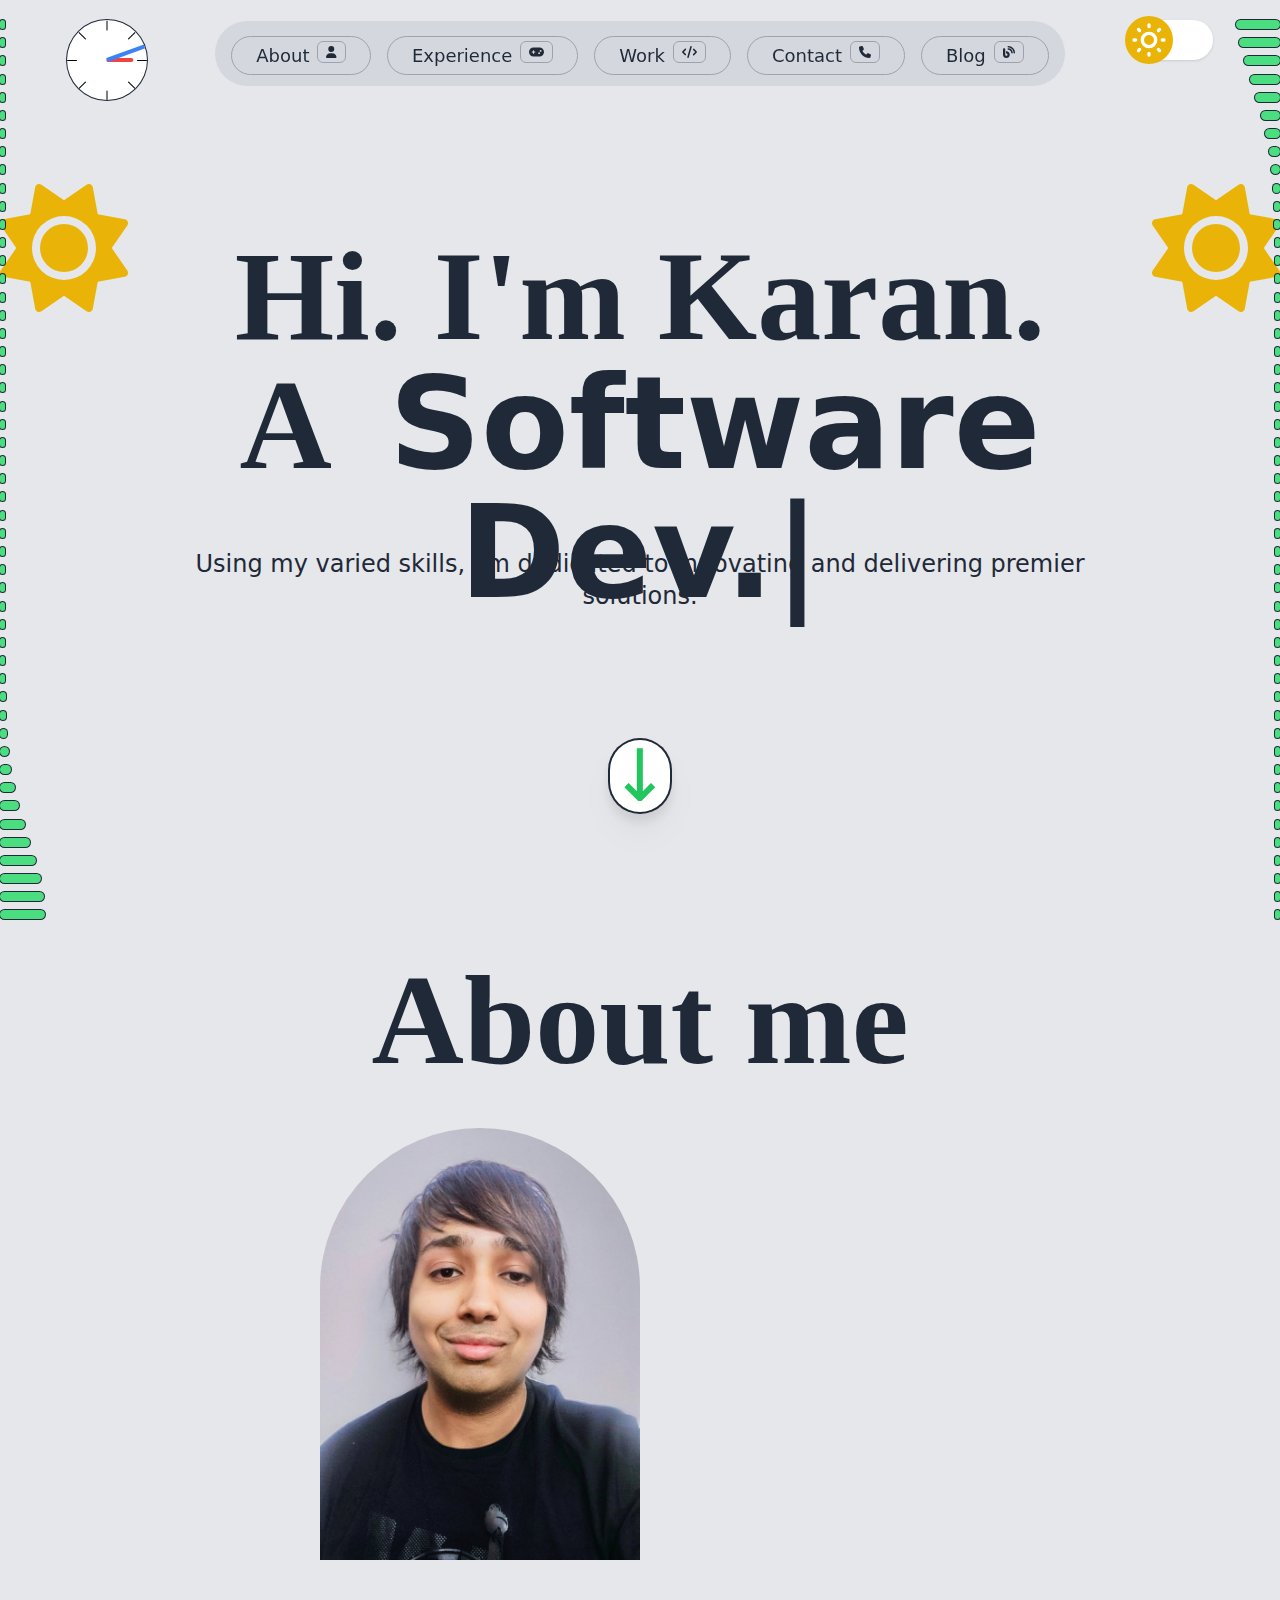
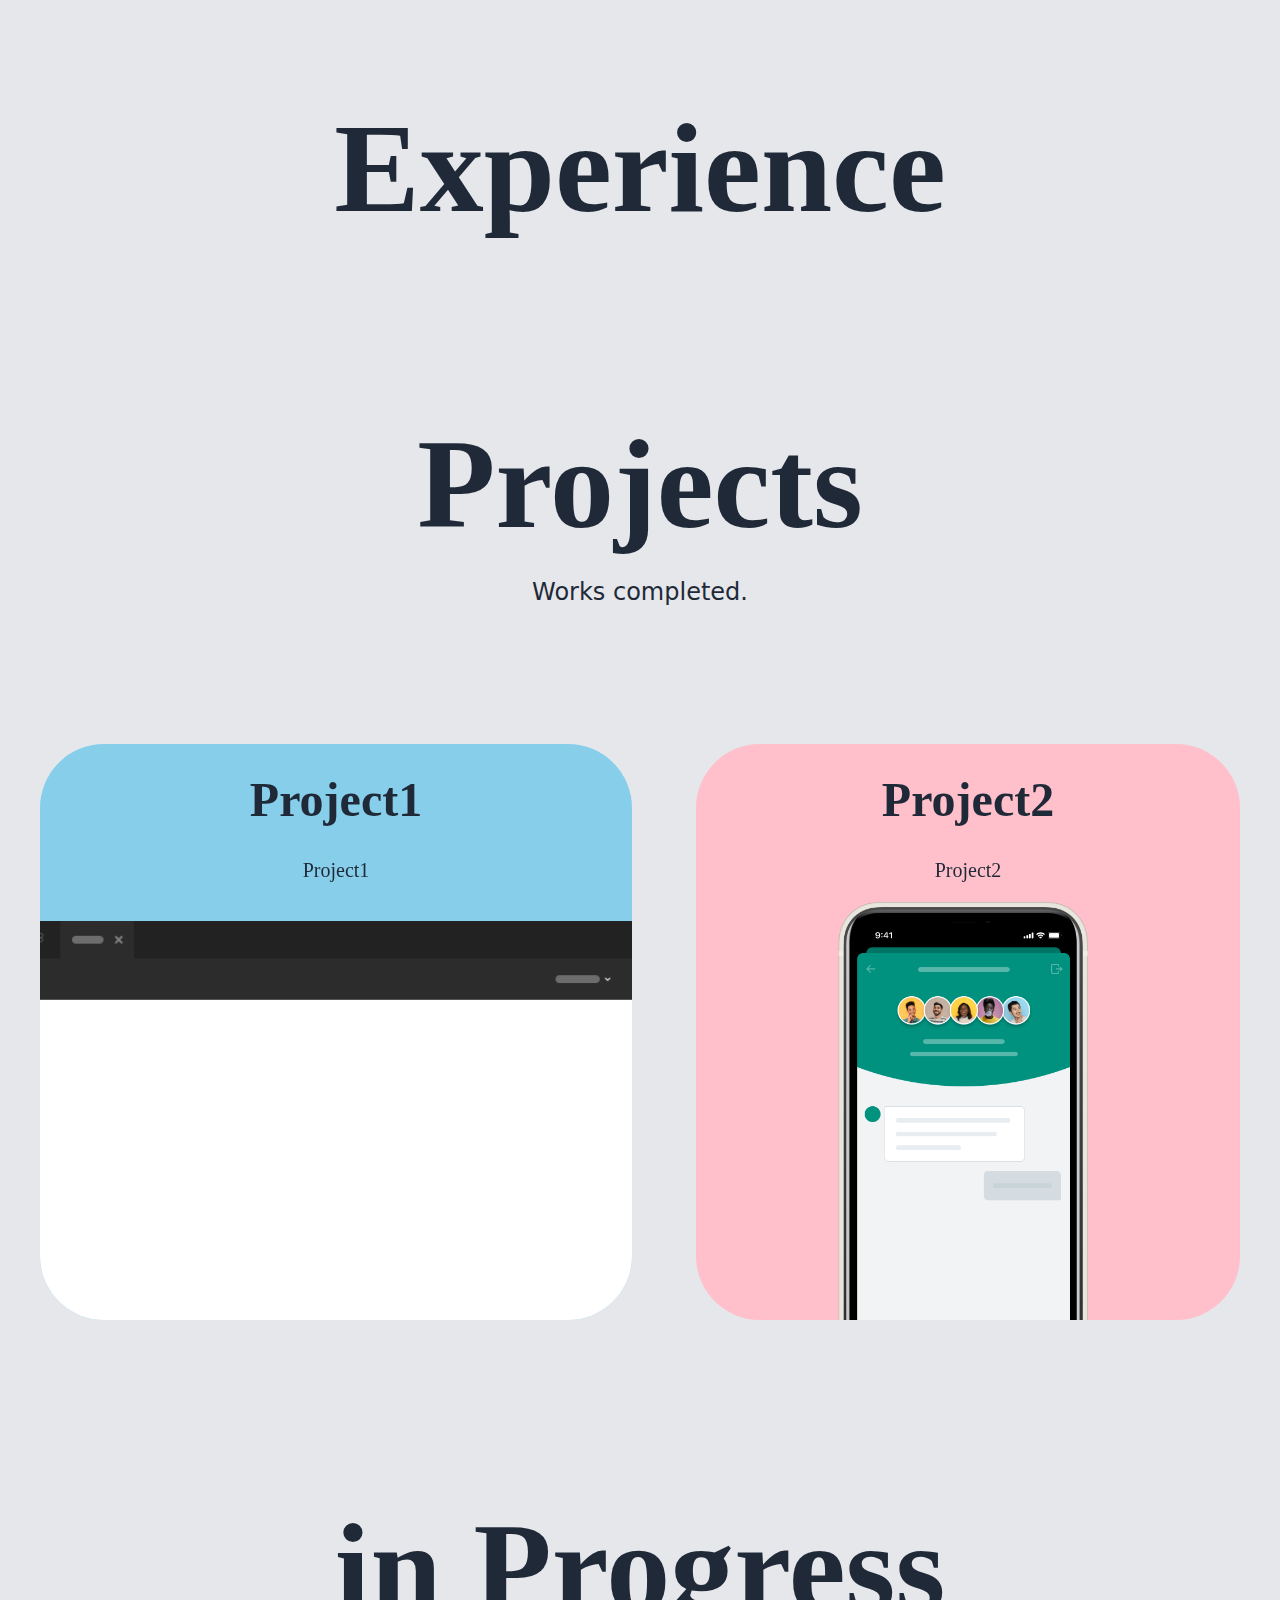
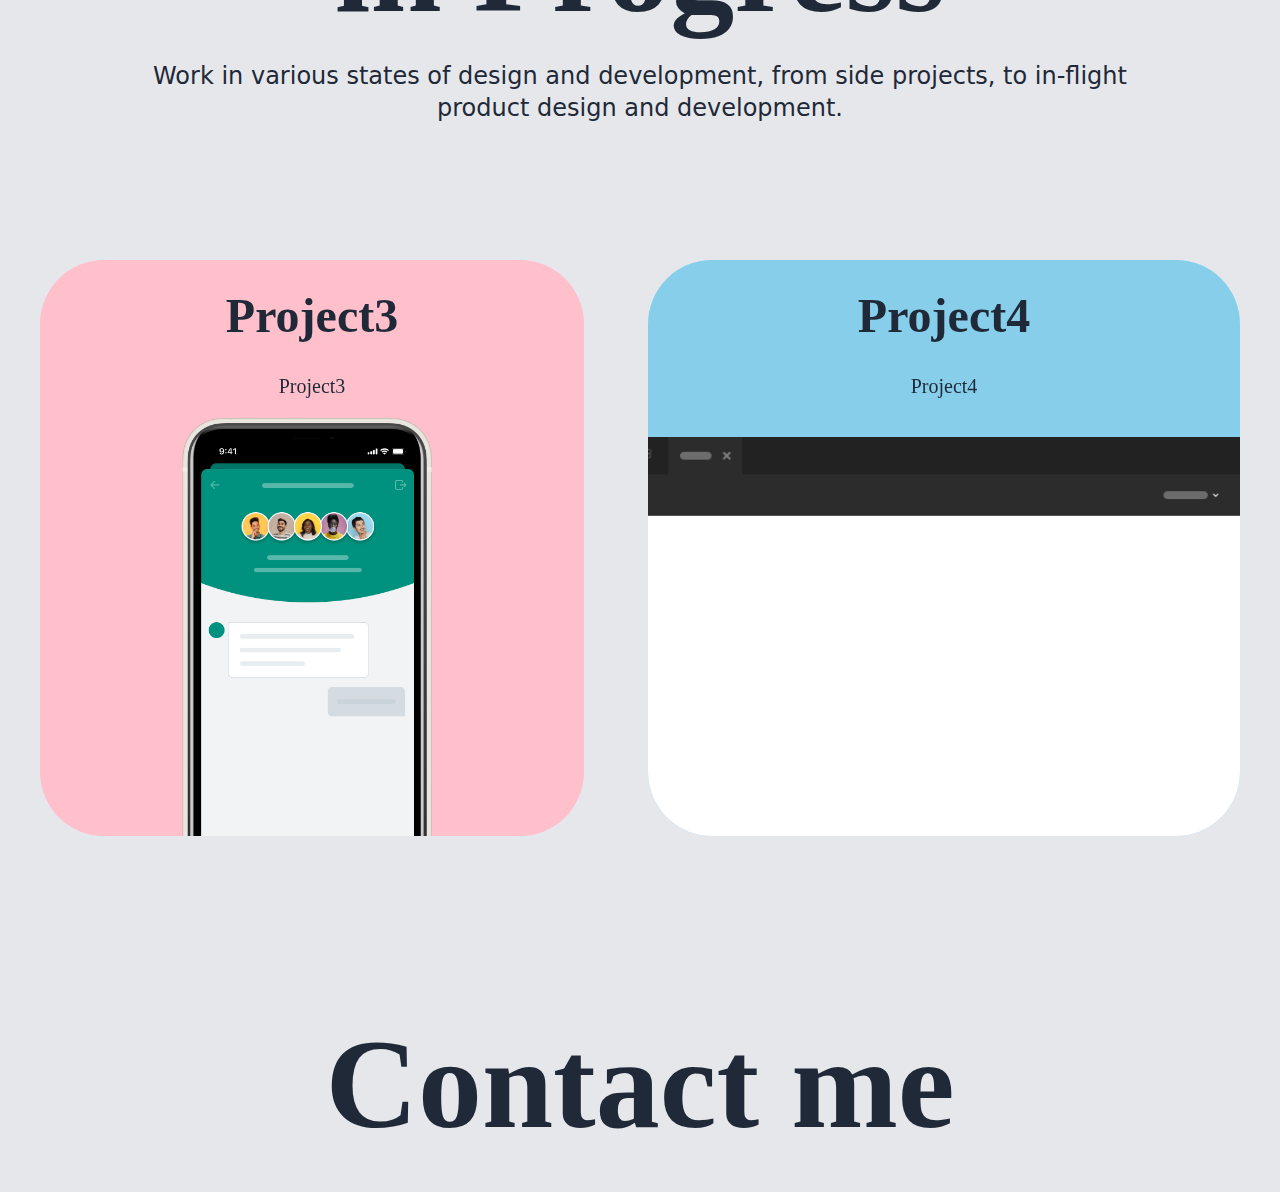
==== commit aa131739: "Deployed by kgale59" ====
--- a/index.html
+++ b/index.html
@@ -1 +1 @@
-<!DOCTYPE html><html lang="en"><head><meta charSet="utf-8"/><meta name="viewport" content="width=device-width"/><title>Work</title><meta name="description" content="Portfolio of Karan Goel"/><meta name="next-head-count" content="4"/><link rel="preload" href="/_next/static/css/2c3975a777181648.css" as="style" crossorigin=""/><link rel="stylesheet" href="/_next/static/css/2c3975a777181648.css" crossorigin="" data-n-g=""/><noscript data-n-css=""></noscript><script defer="" crossorigin="" nomodule="" src="/_next/static/chunks/polyfills-c67a75d1b6f99dc8.js"></script><script src="/_next/static/chunks/webpack-87b3a303122f2f0d.js" defer="" crossorigin=""></script><script src="/_next/static/chunks/framework-5429a50ba5373c56.js" defer="" crossorigin=""></script><script src="/_next/static/chunks/main-a41db7df8b254c99.js" defer="" crossorigin=""></script><script src="/_next/static/chunks/pages/_app-79d9d9eb010fbf93.js" defer="" crossorigin=""></script><script src="/_next/static/chunks/153-920408158c647cf2.js" defer="" crossorigin=""></script><script src="/_next/static/chunks/386-a8800433a912226a.js" defer="" crossorigin=""></script><script src="/_next/static/chunks/pages/index-da05c2a5c457d6ba.js" defer="" crossorigin=""></script><script src="/_next/static/BeKRUTG41JtFwJv7hvIKr/_buildManifest.js" defer="" crossorigin=""></script><script src="/_next/static/BeKRUTG41JtFwJv7hvIKr/_ssgManifest.js" defer="" crossorigin=""></script></head><body><div id="__next"><header class="pt-5 px-0"><nav class="nav-box"><div><div class="nav-clock"><div style="height:1px" class="absolute w-1/2 origin-left flex justify-end rotate-0"><div class="nav-clock-items"></div></div><div style="height:1px" class="absolute w-1/2 origin-left flex justify-end rotate-45"><div class="nav-clock-items"></div></div><div style="height:1px" class="absolute w-1/2 origin-left flex justify-end rotate-90"><div class="nav-clock-items"></div></div><div style="height:1px" class="absolute w-1/2 origin-left flex justify-end rotate-[135deg]"><div class="nav-clock-items"></div></div><div style="height:1px" class="absolute w-1/2 origin-left flex justify-end rotate-180"><div class="nav-clock-items"></div></div><div style="height:1px" class="absolute w-1/2 origin-left flex justify-end rotate-[225deg]"><div class="nav-clock-items"></div></div><div style="height:1px" class="absolute w-1/2 origin-left flex justify-end rotate-[270deg]"><div class="nav-clock-items"></div></div><div style="height:1px" class="absolute w-1/2 origin-left flex justify-end rotate-[315deg]"><div class="nav-clock-items"></div></div><div class="nav-clock-hour-hand"></div><div class="nav-clock-minute-hand"></div></div></div><div><ul class="nav-list"><li><a title="About" href="/#About"><span class="nav-item">About<i class="hidden md:table-cell"><svg aria-hidden="true" focusable="false" data-prefix="fas" data-icon="user" class="svg-inline--fa fa-user nav-icon" role="img" xmlns="http://www.w3.org/2000/svg" viewBox="0 0 448 512"><path fill="currentColor" d="M224 256A128 128 0 1 0 224 0a128 128 0 1 0 0 256zm-45.7 48C79.8 304 0 383.8 0 482.3C0 498.7 13.3 512 29.7 512H418.3c16.4 0 29.7-13.3 29.7-29.7C448 383.8 368.2 304 269.7 304H178.3z"></path></svg></i></span></a></li><li><a title="Work" href="/#Projects"><span class="nav-item">Work<i class="hidden md:table-cell"><svg aria-hidden="true" focusable="false" data-prefix="fas" data-icon="code" class="svg-inline--fa fa-code nav-icon" role="img" xmlns="http://www.w3.org/2000/svg" viewBox="0 0 640 512"><path fill="currentColor" d="M392.8 1.2c-17-4.9-34.7 5-39.6 22l-128 448c-4.9 17 5 34.7 22 39.6s34.7-5 39.6-22l128-448c4.9-17-5-34.7-22-39.6zm80.6 120.1c-12.5 12.5-12.5 32.8 0 45.3L562.7 256l-89.4 89.4c-12.5 12.5-12.5 32.8 0 45.3s32.8 12.5 45.3 0l112-112c12.5-12.5 12.5-32.8 0-45.3l-112-112c-12.5-12.5-32.8-12.5-45.3 0zm-306.7 0c-12.5-12.5-32.8-12.5-45.3 0l-112 112c-12.5 12.5-12.5 32.8 0 45.3l112 112c12.5 12.5 32.8 12.5 45.3 0s12.5-32.8 0-45.3L77.3 256l89.4-89.4c12.5-12.5 12.5-32.8 0-45.3z"></path></svg></i></span></a></li><li><a title="Play" href="/#Play"><span class="nav-item">Play<i class="hidden md:table-cell"><svg aria-hidden="true" focusable="false" data-prefix="fas" data-icon="gamepad" class="svg-inline--fa fa-gamepad nav-icon" role="img" xmlns="http://www.w3.org/2000/svg" viewBox="0 0 640 512"><path fill="currentColor" d="M192 64C86 64 0 150 0 256S86 448 192 448H448c106 0 192-86 192-192s-86-192-192-192H192zM496 168a40 40 0 1 1 0 80 40 40 0 1 1 0-80zM392 304a40 40 0 1 1 80 0 40 40 0 1 1 -80 0zM168 200c0-13.3 10.7-24 24-24s24 10.7 24 24v32h32c13.3 0 24 10.7 24 24s-10.7 24-24 24H216v32c0 13.3-10.7 24-24 24s-24-10.7-24-24V280H136c-13.3 0-24-10.7-24-24s10.7-24 24-24h32V200z"></path></svg></i></span></a></li><li><a title="Contact" href="/#Contact"><span class="nav-item">Contact<i class="hidden md:table-cell"><svg aria-hidden="true" focusable="false" data-prefix="fas" data-icon="phone" class="svg-inline--fa fa-phone nav-icon" role="img" xmlns="http://www.w3.org/2000/svg" viewBox="0 0 512 512"><path fill="currentColor" d="M164.9 24.6c-7.7-18.6-28-28.5-47.4-23.2l-88 24C12.1 30.2 0 46 0 64C0 311.4 200.6 512 448 512c18 0 33.8-12.1 38.6-29.5l24-88c5.3-19.4-4.6-39.7-23.2-47.4l-96-40c-16.3-6.8-35.2-2.1-46.3 11.6L304.7 368C234.3 334.7 177.3 277.7 144 207.3L193.3 167c13.7-11.2 18.4-30 11.6-46.3l-40-96z"></path></svg></i></span></a></li><li><a title="Blog" href="/blog"><span class="nav-item">Blog<i class="hidden md:table-cell"><svg aria-hidden="true" focusable="false" data-prefix="fas" data-icon="blog" class="svg-inline--fa fa-blog nav-icon" role="img" xmlns="http://www.w3.org/2000/svg" viewBox="0 0 512 512"><path fill="currentColor" d="M192 32c0 17.7 14.3 32 32 32c123.7 0 224 100.3 224 224c0 17.7 14.3 32 32 32s32-14.3 32-32C512 128.9 383.1 0 224 0c-17.7 0-32 14.3-32 32zm0 96c0 17.7 14.3 32 32 32c70.7 0 128 57.3 128 128c0 17.7 14.3 32 32 32s32-14.3 32-32c0-106-86-192-192-192c-17.7 0-32 14.3-32 32zM96 144c0-26.5-21.5-48-48-48S0 117.5 0 144V368c0 79.5 64.5 144 144 144s144-64.5 144-144s-64.5-144-144-144H128v96h16c26.5 0 48 21.5 48 48s-21.5 48-48 48s-48-21.5-48-48V144z"></path></svg></i></span></a></li></ul></div><button class="nav-dn-shifter"><div class="w-12 h-12 relative rounded-full transition duration-500 transform p-1 text-white bg-yellow-500 -translate-x-2"><svg xmlns="http://www.w3.org/2000/svg" fill="none" viewBox="0 0 24 24" stroke="currentColor"><path stroke-linecap="round" stroke-linejoin="round" stroke-width="2" d="M12 3v1m0 16v1m9-9h-1M4 12H3m15.364 6.364l-.707-.707M6.343 6.343l-.707-.707m12.728 0l-.707.707M6.343 17.657l-.707.707M16 12a4 4 0 11-8 0 4 4 0 018 0z"></path></svg></div></button></nav></header><div class="waves-container"><div class="waves-box"><div class="waves-end"><div class="waves-bar" style="width:43.2825618365962px"></div><div class="waves-bar" style="width:38.55205760416513px"></div><div class="waves-bar" style="width:31.90900611690712px"></div><div class="waves-bar" style="width:24.72425457739571px"></div><div class="waves-bar" style="width:18.19048883393408px"></div><div class="waves-bar" style="width:13.029017578869182px"></div><div class="waves-bar" style="width:9.435224395243274px"></div><div class="waves-bar" style="width:7.215262483516215px"></div><div class="waves-bar" style="width:5.995974642736435px"></div><div class="waves-bar" style="width:5.400903830304743px"></div><div class="waves-bar" style="width:5.1435439406022745px"></div><div class="waves-bar" style="width:5.045363297685979px"></div><div class="waves-bar" style="width:5.01253553906586px"></div><div class="waves-bar" style="width:5.002995095343418px"></div><div class="waves-bar" style="width:5.0006103515625px"></div><div class="waves-bar" style="width:5.000104329862955px"></div><div class="waves-bar" style="width:5.00001465405154px"></div><div class="waves-bar" style="width:5.000001648382217px"></div><div class="waves-bar" style="width:5.000000143727694px"></div><div class="waves-bar" style="width:5.000000009313226px"></div><div class="waves-bar" style="width:5.000000000424186px"></div><div class="waves-bar" style="width:5.000000000012592px"></div><div class="waves-bar" style="width:5.000000000000219px"></div><div class="waves-bar" style="width:5.000000000000002px"></div><div class="waves-bar" style="width:5px"></div><div class="waves-bar" style="width:5px"></div><div class="waves-bar" style="width:5px"></div><div class="waves-bar" style="width:5px"></div><div class="waves-bar" style="width:5px"></div><div class="waves-bar" style="width:5px"></div><div class="waves-bar" style="width:5px"></div><div class="waves-bar" style="width:5px"></div><div class="waves-bar" style="width:5px"></div><div class="waves-bar" style="width:5px"></div><div class="waves-bar" style="width:5px"></div><div class="waves-bar" style="width:5.000000000000002px"></div><div class="waves-bar" style="width:5.000000000000219px"></div><div class="waves-bar" style="width:5.000000000012592px"></div><div class="waves-bar" style="width:5.000000000424186px"></div><div class="waves-bar" style="width:5.000000009313226px"></div></div><div class="waves-start"><div class="waves-bar" style="width:5.000000000424186px"></div><div class="waves-bar" style="width:5.000000000012592px"></div><div class="waves-bar" style="width:5.000000000000219px"></div><div class="waves-bar" style="width:5.000000000000002px"></div><div class="waves-bar" style="width:5px"></div><div class="waves-bar" style="width:5px"></div><div class="waves-bar" style="width:5px"></div><div class="waves-bar" style="width:5px"></div><div class="waves-bar" style="width:5px"></div><div class="waves-bar" style="width:5px"></div><div class="waves-bar" style="width:5px"></div><div class="waves-bar" style="width:5px"></div><div class="waves-bar" style="width:5px"></div><div class="waves-bar" style="width:5px"></div><div class="waves-bar" style="width:5px"></div><div class="waves-bar" style="width:5.000000000000002px"></div><div class="waves-bar" style="width:5.000000000000219px"></div><div class="waves-bar" style="width:5.000000000012592px"></div><div class="waves-bar" style="width:5.000000000424186px"></div><div class="waves-bar" style="width:5.000000009313226px"></div><div class="waves-bar" style="width:5.000000143727694px"></div><div class="waves-bar" style="width:5.000001648382217px"></div><div class="waves-bar" style="width:5.00001465405154px"></div><div class="waves-bar" style="width:5.000104329862955px"></div><div class="waves-bar" style="width:5.0006103515625px"></div><div class="waves-bar" style="width:5.002995095343418px"></div><div class="waves-bar" style="width:5.01253553906586px"></div><div class="waves-bar" style="width:5.045363297685979px"></div><div class="waves-bar" style="width:5.1435439406022745px"></div><div class="waves-bar" style="width:5.400903830304743px"></div><div class="waves-bar" style="width:5.995974642736435px"></div><div class="waves-bar" style="width:7.215262483516224px"></div><div class="waves-bar" style="width:9.435224395243274px"></div><div class="waves-bar" style="width:13.029017578869182px"></div><div class="waves-bar" style="width:18.19048883393408px"></div><div class="waves-bar" style="width:24.72425457739571px"></div><div class="waves-bar" style="width:31.90900611690712px"></div><div class="waves-bar" style="width:38.55205760416513px"></div><div class="waves-bar" style="width:43.2825618365962px"></div><div class="waves-bar" style="width:45px"></div></div></div><div class="content"><section><div class="hero-box"><div class="hidden md:table-cell flex-row"><div><svg aria-hidden="true" focusable="false" data-prefix="far" data-icon="sun" class="svg-inline--fa fa-sun fa-6x hero-star" role="img" xmlns="http://www.w3.org/2000/svg" viewBox="0 0 512 512"><path fill="currentColor" d="M375.7 19.7c-1.5-8-6.9-14.7-14.4-17.8s-16.1-2.2-22.8 2.4L256 61.1 173.5 4.2c-6.7-4.6-15.3-5.5-22.8-2.4s-12.9 9.8-14.4 17.8l-18.1 98.5L19.7 136.3c-8 1.5-14.7 6.9-17.8 14.4s-2.2 16.1 2.4 22.8L61.1 256 4.2 338.5c-4.6 6.7-5.5 15.3-2.4 22.8s9.8 13 17.8 14.4l98.5 18.1 18.1 98.5c1.5 8 6.9 14.7 14.4 17.8s16.1 2.2 22.8-2.4L256 450.9l82.5 56.9c6.7 4.6 15.3 5.5 22.8 2.4s12.9-9.8 14.4-17.8l18.1-98.5 98.5-18.1c8-1.5 14.7-6.9 17.8-14.4s2.2-16.1-2.4-22.8L450.9 256l56.9-82.5c4.6-6.7 5.5-15.3 2.4-22.8s-9.8-12.9-17.8-14.4l-98.5-18.1L375.7 19.7zM269.6 110l65.6-45.2 14.4 78.3c1.8 9.8 9.5 17.5 19.3 19.3l78.3 14.4L402 242.4c-5.7 8.2-5.7 19 0 27.2l45.2 65.6-78.3 14.4c-9.8 1.8-17.5 9.5-19.3 19.3l-14.4 78.3L269.6 402c-8.2-5.7-19-5.7-27.2 0l-65.6 45.2-14.4-78.3c-1.8-9.8-9.5-17.5-19.3-19.3L64.8 335.2 110 269.6c5.7-8.2 5.7-19 0-27.2L64.8 176.8l78.3-14.4c9.8-1.8 17.5-9.5 19.3-19.3l14.4-78.3L242.4 110c8.2 5.7 19 5.7 27.2 0zM256 368a112 112 0 1 0 0-224 112 112 0 1 0 0 224zM192 256a64 64 0 1 1 128 0 64 64 0 1 1 -128 0z"></path></svg></div></div><div class="hero-name"><div class="hero-title"><h1>Hi. I&#x27;m Karan.</h1>A  <span style="font-family:ui-sans-serif, system-ui, sans-serif, &#x27;Apple Color Emoji&#x27;, &#x27;Segoe UI Emoji&#x27;, &#x27;Segoe UI Symbol&#x27;, &#x27;Noto Color Emoji&#x27;"><h2 class="index-module_type__E-SaG hero-job">Software Dev.</h2></span></div><p class="hero-sub">Using my varied skills, I&#x27;m dedicated to innovating and delivering premier solutions.</p></div><div class="hidden md:table-cell flex-row"><div><svg aria-hidden="true" focusable="false" data-prefix="far" data-icon="sun" class="svg-inline--fa fa-sun fa-6x hero-star" role="img" xmlns="http://www.w3.org/2000/svg" viewBox="0 0 512 512"><path fill="currentColor" d="M375.7 19.7c-1.5-8-6.9-14.7-14.4-17.8s-16.1-2.2-22.8 2.4L256 61.1 173.5 4.2c-6.7-4.6-15.3-5.5-22.8-2.4s-12.9 9.8-14.4 17.8l-18.1 98.5L19.7 136.3c-8 1.5-14.7 6.9-17.8 14.4s-2.2 16.1 2.4 22.8L61.1 256 4.2 338.5c-4.6 6.7-5.5 15.3-2.4 22.8s9.8 13 17.8 14.4l98.5 18.1 18.1 98.5c1.5 8 6.9 14.7 14.4 17.8s16.1 2.2 22.8-2.4L256 450.9l82.5 56.9c6.7 4.6 15.3 5.5 22.8 2.4s12.9-9.8 14.4-17.8l18.1-98.5 98.5-18.1c8-1.5 14.7-6.9 17.8-14.4s2.2-16.1-2.4-22.8L450.9 256l56.9-82.5c4.6-6.7 5.5-15.3 2.4-22.8s-9.8-12.9-17.8-14.4l-98.5-18.1L375.7 19.7zM269.6 110l65.6-45.2 14.4 78.3c1.8 9.8 9.5 17.5 19.3 19.3l78.3 14.4L402 242.4c-5.7 8.2-5.7 19 0 27.2l45.2 65.6-78.3 14.4c-9.8 1.8-17.5 9.5-19.3 19.3l-14.4 78.3L269.6 402c-8.2-5.7-19-5.7-27.2 0l-65.6 45.2-14.4-78.3c-1.8-9.8-9.5-17.5-19.3-19.3L64.8 335.2 110 269.6c5.7-8.2 5.7-19 0-27.2L64.8 176.8l78.3-14.4c9.8-1.8 17.5-9.5 19.3-19.3l14.4-78.3L242.4 110c8.2 5.7 19 5.7 27.2 0zM256 368a112 112 0 1 0 0-224 112 112 0 1 0 0 224zM192 256a64 64 0 1 1 128 0 64 64 0 1 1 -128 0z"></path></svg></div></div></div><div class="downa-container"><a title="to Projects" href="/#About"><div class="downa-arrow">↓</div></a></div></section><section><div class="hero-title-box" id="About"><div class="hero-name"><h3>About me</h3><p class="hero-sub"></p></div></div></section><section><div class="hero-title-box" id="Projects"><div class="hero-name"><h3>Projects</h3><p class="hero-sub">Works completed.</p></div></div><div class="work-box"><div class="work-card-big" style="background-color:skyblue"><h4 class="work-name">Project1</h4><p class="work-description">Project1</p><img alt="Project1" loading="lazy" width="2600" height="1200" decoding="async" data-nimg="1" class="work-image work-image-big" style="color:transparent" src="/default.png"/></div><div class="work-box-mobile"><div class="work-card-small work-mobile" style="background-color:skyblue"><h4 class="work-name">Project1</h4><p class="work-description">Project1</p><img alt="Project1" loading="lazy" width="2600" height="1200" decoding="async" data-nimg="1" class="work-image" style="color:transparent" src="/default.png"/></div><div class="work-card-small" style="background-color:pink"><h4 class="work-name">Project2</h4><p class="work-description">Project2</p><img alt="Project2" loading="lazy" width="250" height="1756" decoding="async" data-nimg="1" class="work-image-mob" style="color:transparent" src="/default-mob.png"/></div></div></div></section><section><div class="hero-title-box" id="in Progress"><div class="hero-name"><h3>in Progress</h3><p class="hero-sub">Work in various states of design and development, from side projects, to in-flight product design and development.</p></div></div><div class="work-box"><div class="work-box-mobile"><div class="work-card-small" style="background-color:pink"><h4 class="work-name">Project3</h4><p class="work-description">Project3</p><img alt="Project3" loading="lazy" width="250" height="1756" decoding="async" data-nimg="1" class="work-image-mob" style="color:transparent" src="/default-mob.png"/></div><div class="work-card-small work-mobile" style="background-color:skyblue"><h4 class="work-name">Project4</h4><p class="work-description">Project4</p><img alt="Project4" loading="lazy" width="2600" height="1200" decoding="async" data-nimg="1" class="work-image" style="color:transparent" src="/default.png"/></div></div><div class="work-card-big" style="background-color:skyblue"><h4 class="work-name">Project4</h4><p class="work-description">Project4</p><img alt="Project4" loading="lazy" width="2600" height="1200" decoding="async" data-nimg="1" class="work-image work-image-big" style="color:transparent" src="/default.png"/></div></div></section><section><div class="hero-title-box" id="Play"><div class="hero-name"><h3>Play</h3><p class="hero-sub"></p></div></div></section><section><div class="hero-title-box" id="Contact"><div class="hero-name"><h3>Contact</h3><p class="hero-sub"></p></div></div></section></div></div><footer><div></div></footer></div><script id="__NEXT_DATA__" type="application/json" crossorigin="">{"props":{"pageProps":{}},"page":"/","query":{},"buildId":"BeKRUTG41JtFwJv7hvIKr","nextExport":true,"autoExport":true,"isFallback":false,"scriptLoader":[]}</script></body></html>+<!DOCTYPE html><html lang="en"><head><meta charSet="utf-8"/><meta name="viewport" content="width=device-width"/><title>Work</title><meta name="description" content="Portfolio of Karan Goel"/><meta name="next-head-count" content="4"/><link rel="shortcut icon" href="/favicon.ico"/><link data-next-font="" rel="preconnect" href="/" crossorigin="anonymous"/><link rel="preload" href="/_next/static/css/3f74431e9ed4713a.css" as="style" crossorigin=""/><link rel="stylesheet" href="/_next/static/css/3f74431e9ed4713a.css" crossorigin="" data-n-g=""/><noscript data-n-css=""></noscript><script defer="" crossorigin="" nomodule="" src="/_next/static/chunks/polyfills-c67a75d1b6f99dc8.js"></script><script src="/_next/static/chunks/webpack-87b3a303122f2f0d.js" defer="" crossorigin=""></script><script src="/_next/static/chunks/framework-5429a50ba5373c56.js" defer="" crossorigin=""></script><script src="/_next/static/chunks/main-a41db7df8b254c99.js" defer="" crossorigin=""></script><script src="/_next/static/chunks/pages/_app-862d93e2b219ee17.js" defer="" crossorigin=""></script><script src="/_next/static/chunks/153-920408158c647cf2.js" defer="" crossorigin=""></script><script src="/_next/static/chunks/386-a8800433a912226a.js" defer="" crossorigin=""></script><script src="/_next/static/chunks/pages/index-0458d16e6855d6c1.js" defer="" crossorigin=""></script><script src="/_next/static/m72dmbkZJe5mgkWwvXxH2/_buildManifest.js" defer="" crossorigin=""></script><script src="/_next/static/m72dmbkZJe5mgkWwvXxH2/_ssgManifest.js" defer="" crossorigin=""></script></head><body><div id="__next"><header class="pt-5 px-0"><nav class="nav-box"><div><div class="nav-clock"><div style="height:1px" class="absolute w-1/2 origin-left flex justify-end rotate-0"><div class="nav-clock-items"></div></div><div style="height:1px" class="absolute w-1/2 origin-left flex justify-end rotate-45"><div class="nav-clock-items"></div></div><div style="height:1px" class="absolute w-1/2 origin-left flex justify-end rotate-90"><div class="nav-clock-items"></div></div><div style="height:1px" class="absolute w-1/2 origin-left flex justify-end rotate-[135deg]"><div class="nav-clock-items"></div></div><div style="height:1px" class="absolute w-1/2 origin-left flex justify-end rotate-180"><div class="nav-clock-items"></div></div><div style="height:1px" class="absolute w-1/2 origin-left flex justify-end rotate-[225deg]"><div class="nav-clock-items"></div></div><div style="height:1px" class="absolute w-1/2 origin-left flex justify-end rotate-[270deg]"><div class="nav-clock-items"></div></div><div style="height:1px" class="absolute w-1/2 origin-left flex justify-end rotate-[315deg]"><div class="nav-clock-items"></div></div><div class="nav-clock-hour-hand"></div><div class="nav-clock-minute-hand"></div></div></div><div><ul class="nav-list"><li><a title="About" href="/#About"><span class="nav-item">About<i class="hidden md:table-cell"><svg aria-hidden="true" focusable="false" data-prefix="fas" data-icon="user" class="svg-inline--fa fa-user nav-icon" role="img" xmlns="http://www.w3.org/2000/svg" viewBox="0 0 448 512"><path fill="currentColor" d="M224 256A128 128 0 1 0 224 0a128 128 0 1 0 0 256zm-45.7 48C79.8 304 0 383.8 0 482.3C0 498.7 13.3 512 29.7 512H418.3c16.4 0 29.7-13.3 29.7-29.7C448 383.8 368.2 304 269.7 304H178.3z"></path></svg></i></span></a></li><li><a title="Experience" href="/#Exp"><span class="nav-item">Experience<i class="hidden md:table-cell"><svg aria-hidden="true" focusable="false" data-prefix="fas" data-icon="gamepad" class="svg-inline--fa fa-gamepad nav-icon" role="img" xmlns="http://www.w3.org/2000/svg" viewBox="0 0 640 512"><path fill="currentColor" d="M192 64C86 64 0 150 0 256S86 448 192 448H448c106 0 192-86 192-192s-86-192-192-192H192zM496 168a40 40 0 1 1 0 80 40 40 0 1 1 0-80zM392 304a40 40 0 1 1 80 0 40 40 0 1 1 -80 0zM168 200c0-13.3 10.7-24 24-24s24 10.7 24 24v32h32c13.3 0 24 10.7 24 24s-10.7 24-24 24H216v32c0 13.3-10.7 24-24 24s-24-10.7-24-24V280H136c-13.3 0-24-10.7-24-24s10.7-24 24-24h32V200z"></path></svg></i></span></a></li><li><a title="Work" href="/#Projects"><span class="nav-item">Work<i class="hidden md:table-cell"><svg aria-hidden="true" focusable="false" data-prefix="fas" data-icon="code" class="svg-inline--fa fa-code nav-icon" role="img" xmlns="http://www.w3.org/2000/svg" viewBox="0 0 640 512"><path fill="currentColor" d="M392.8 1.2c-17-4.9-34.7 5-39.6 22l-128 448c-4.9 17 5 34.7 22 39.6s34.7-5 39.6-22l128-448c4.9-17-5-34.7-22-39.6zm80.6 120.1c-12.5 12.5-12.5 32.8 0 45.3L562.7 256l-89.4 89.4c-12.5 12.5-12.5 32.8 0 45.3s32.8 12.5 45.3 0l112-112c12.5-12.5 12.5-32.8 0-45.3l-112-112c-12.5-12.5-32.8-12.5-45.3 0zm-306.7 0c-12.5-12.5-32.8-12.5-45.3 0l-112 112c-12.5 12.5-12.5 32.8 0 45.3l112 112c12.5 12.5 32.8 12.5 45.3 0s12.5-32.8 0-45.3L77.3 256l89.4-89.4c12.5-12.5 12.5-32.8 0-45.3z"></path></svg></i></span></a></li><li><a title="Contact" href="/#Contact"><span class="nav-item">Contact<i class="hidden md:table-cell"><svg aria-hidden="true" focusable="false" data-prefix="fas" data-icon="phone" class="svg-inline--fa fa-phone nav-icon" role="img" xmlns="http://www.w3.org/2000/svg" viewBox="0 0 512 512"><path fill="currentColor" d="M164.9 24.6c-7.7-18.6-28-28.5-47.4-23.2l-88 24C12.1 30.2 0 46 0 64C0 311.4 200.6 512 448 512c18 0 33.8-12.1 38.6-29.5l24-88c5.3-19.4-4.6-39.7-23.2-47.4l-96-40c-16.3-6.8-35.2-2.1-46.3 11.6L304.7 368C234.3 334.7 177.3 277.7 144 207.3L193.3 167c13.7-11.2 18.4-30 11.6-46.3l-40-96z"></path></svg></i></span></a></li><li><a title="Blog" href="/blog"><span class="nav-item">Blog<i class="hidden md:table-cell"><svg aria-hidden="true" focusable="false" data-prefix="fas" data-icon="blog" class="svg-inline--fa fa-blog nav-icon" role="img" xmlns="http://www.w3.org/2000/svg" viewBox="0 0 512 512"><path fill="currentColor" d="M192 32c0 17.7 14.3 32 32 32c123.7 0 224 100.3 224 224c0 17.7 14.3 32 32 32s32-14.3 32-32C512 128.9 383.1 0 224 0c-17.7 0-32 14.3-32 32zm0 96c0 17.7 14.3 32 32 32c70.7 0 128 57.3 128 128c0 17.7 14.3 32 32 32s32-14.3 32-32c0-106-86-192-192-192c-17.7 0-32 14.3-32 32zM96 144c0-26.5-21.5-48-48-48S0 117.5 0 144V368c0 79.5 64.5 144 144 144s144-64.5 144-144s-64.5-144-144-144H128v96h16c26.5 0 48 21.5 48 48s-21.5 48-48 48s-48-21.5-48-48V144z"></path></svg></i></span></a></li></ul></div><button class="nav-dn-shifter"><div class="w-12 h-12 relative rounded-full transition duration-500 transform p-1 text-white bg-yellow-500 -translate-x-2"><svg xmlns="http://www.w3.org/2000/svg" fill="none" viewBox="0 0 24 24" stroke="currentColor"><path stroke-linecap="round" stroke-linejoin="round" stroke-width="2" d="M12 3v1m0 16v1m9-9h-1M4 12H3m15.364 6.364l-.707-.707M6.343 6.343l-.707-.707m12.728 0l-.707.707M6.343 17.657l-.707.707M16 12a4 4 0 11-8 0 4 4 0 018 0z"></path></svg></div></button></nav></header><div class="waves-container"><div class="waves-box"><div class="waves-end"><div class="waves-bar" style="width:43.89235490253639px"></div><div class="waves-bar" style="width:40.74654739691735px"></div><div class="waves-bar" style="width:36.04847796412697px"></div><div class="waves-bar" style="width:30.47213881525845px"></div><div class="waves-bar" style="width:24.72425457739571px"></div><div class="waves-bar" style="width:19.402611852471942px"></div><div class="waves-bar" style="width:14.905603165078768px"></div><div class="waves-bar" style="width:11.40772064313852px"></div><div class="waves-bar" style="width:8.892009288601333px"></div><div class="waves-bar" style="width:7.215262483516215px"></div><div class="waves-bar" style="width:6.178812774333661px"></div><div class="waves-bar" style="width:5.584865367104225px"></div><div class="waves-bar" style="width:5.269708848203907px"></div><div class="waves-bar" style="width:5.115182363855107px"></div><div class="waves-bar" style="width:5.045363297685979px"></div><div class="waves-bar" style="width:5.016396043640339px"></div><div class="waves-bar" style="width:5.005408008480437px"></div><div class="waves-bar" style="width:5.001617122083137px"></div><div class="waves-bar" style="width:5.000435022587926px"></div><div class="waves-bar" style="width:5.000104329862955px"></div><div class="waves-bar" style="width:5.0000220683025605px"></div><div class="waves-bar" style="width:5.000004064622495px"></div><div class="waves-bar" style="width:5.000000641862943px"></div><div class="waves-bar" style="width:5.000000085278916px"></div><div class="waves-bar" style="width:5.000000009313226px"></div><div class="waves-bar" style="width:5.00000000081196px"></div><div class="waves-bar" style="width:5.000000000054446px"></div><div class="waves-bar" style="width:5.000000000002675px"></div><div class="waves-bar" style="width:5.000000000000091px"></div><div class="waves-bar" style="width:5.000000000000002px"></div><div class="waves-bar" style="width:5px"></div><div class="waves-bar" style="width:5px"></div><div class="waves-bar" style="width:5px"></div><div class="waves-bar" style="width:5px"></div><div class="waves-bar" style="width:5px"></div><div class="waves-bar" style="width:5px"></div><div class="waves-bar" style="width:5px"></div><div class="waves-bar" style="width:5px"></div><div class="waves-bar" style="width:5px"></div><div class="waves-bar" style="width:5px"></div><div class="waves-bar" style="width:5px"></div><div class="waves-bar" style="width:5px"></div><div class="waves-bar" style="width:5px"></div><div class="waves-bar" style="width:5px"></div><div class="waves-bar" style="width:5.000000000000002px"></div><div class="waves-bar" style="width:5.000000000000091px"></div><div class="waves-bar" style="width:5.000000000002675px"></div><div class="waves-bar" style="width:5.000000000054446px"></div><div class="waves-bar" style="width:5.00000000081196px"></div><div class="waves-bar" style="width:5.000000009313226px"></div></div><div class="waves-start"><div class="waves-bar" style="width:5.00000000081196px"></div><div class="waves-bar" style="width:5.000000000054446px"></div><div class="waves-bar" style="width:5.000000000002675px"></div><div class="waves-bar" style="width:5.000000000000091px"></div><div class="waves-bar" style="width:5.000000000000002px"></div><div class="waves-bar" style="width:5px"></div><div class="waves-bar" style="width:5px"></div><div class="waves-bar" style="width:5px"></div><div class="waves-bar" style="width:5px"></div><div class="waves-bar" style="width:5px"></div><div class="waves-bar" style="width:5px"></div><div class="waves-bar" style="width:5px"></div><div class="waves-bar" style="width:5px"></div><div class="waves-bar" style="width:5px"></div><div class="waves-bar" style="width:5px"></div><div class="waves-bar" style="width:5px"></div><div class="waves-bar" style="width:5px"></div><div class="waves-bar" style="width:5px"></div><div class="waves-bar" style="width:5px"></div><div class="waves-bar" style="width:5.000000000000002px"></div><div class="waves-bar" style="width:5.000000000000091px"></div><div class="waves-bar" style="width:5.000000000002675px"></div><div class="waves-bar" style="width:5.000000000054446px"></div><div class="waves-bar" style="width:5.00000000081196px"></div><div class="waves-bar" style="width:5.000000009313226px"></div><div class="waves-bar" style="width:5.000000085278916px"></div><div class="waves-bar" style="width:5.000000641862943px"></div><div class="waves-bar" style="width:5.000004064622495px"></div><div class="waves-bar" style="width:5.0000220683025605px"></div><div class="waves-bar" style="width:5.000104329862955px"></div><div class="waves-bar" style="width:5.000435022587926px"></div><div class="waves-bar" style="width:5.001617122083137px"></div><div class="waves-bar" style="width:5.005408008480437px"></div><div class="waves-bar" style="width:5.016396043640339px"></div><div class="waves-bar" style="width:5.045363297685979px"></div><div class="waves-bar" style="width:5.115182363855107px"></div><div class="waves-bar" style="width:5.269708848203907px"></div><div class="waves-bar" style="width:5.584865367104225px"></div><div class="waves-bar" style="width:6.178812774333661px"></div><div class="waves-bar" style="width:7.215262483516224px"></div><div class="waves-bar" style="width:8.892009288601333px"></div><div class="waves-bar" style="width:11.40772064313852px"></div><div class="waves-bar" style="width:14.905603165078768px"></div><div class="waves-bar" style="width:19.402611852471942px"></div><div class="waves-bar" style="width:24.72425457739571px"></div><div class="waves-bar" style="width:30.47213881525845px"></div><div class="waves-bar" style="width:36.04847796412685px"></div><div class="waves-bar" style="width:40.74654739691735px"></div><div class="waves-bar" style="width:43.89235490253639px"></div><div class="waves-bar" style="width:45px"></div></div></div><div class="content"><section><div class="hero-box"><div class="hidden md:table-cell flex-row"><div><svg aria-hidden="true" focusable="false" data-prefix="fas" data-icon="sun" class="svg-inline--fa fa-sun fa-8x hero-star animate-spin-slow" role="img" xmlns="http://www.w3.org/2000/svg" viewBox="0 0 512 512"><path fill="currentColor" d="M361.5 1.2c5 2.1 8.6 6.6 9.6 11.9L391 121l107.9 19.8c5.3 1 9.8 4.6 11.9 9.6s1.5 10.7-1.6 15.2L446.9 256l62.3 90.3c3.1 4.5 3.7 10.2 1.6 15.2s-6.6 8.6-11.9 9.6L391 391 371.1 498.9c-1 5.3-4.6 9.8-9.6 11.9s-10.7 1.5-15.2-1.6L256 446.9l-90.3 62.3c-4.5 3.1-10.2 3.7-15.2 1.6s-8.6-6.6-9.6-11.9L121 391 13.1 371.1c-5.3-1-9.8-4.6-11.9-9.6s-1.5-10.7 1.6-15.2L65.1 256 2.8 165.7c-3.1-4.5-3.7-10.2-1.6-15.2s6.6-8.6 11.9-9.6L121 121 140.9 13.1c1-5.3 4.6-9.8 9.6-11.9s10.7-1.5 15.2 1.6L256 65.1 346.3 2.8c4.5-3.1 10.2-3.7 15.2-1.6zM160 256a96 96 0 1 1 192 0 96 96 0 1 1 -192 0zm224 0a128 128 0 1 0 -256 0 128 128 0 1 0 256 0z"></path></svg></div></div><div class="hero-name"><div class="hero-title"><h1>Hi. I&#x27;m Karan.</h1>A  <span style="font-family:ui-sans-serif, system-ui, sans-serif, &#x27;Apple Color Emoji&#x27;, &#x27;Segoe UI Emoji&#x27;, &#x27;Segoe UI Symbol&#x27;, &#x27;Noto Color Emoji&#x27;"><h2 class="index-module_type__E-SaG hero-job">Software Dev.</h2></span></div><p class="hero-sub">Using my varied skills, I&#x27;m dedicated to innovating and delivering premier solutions.</p></div><div class="hidden md:table-cell flex-row"><div><svg aria-hidden="true" focusable="false" data-prefix="fas" data-icon="sun" class="svg-inline--fa fa-sun fa-8x hero-star animate-spin-slow" role="img" xmlns="http://www.w3.org/2000/svg" viewBox="0 0 512 512"><path fill="currentColor" d="M361.5 1.2c5 2.1 8.6 6.6 9.6 11.9L391 121l107.9 19.8c5.3 1 9.8 4.6 11.9 9.6s1.5 10.7-1.6 15.2L446.9 256l62.3 90.3c3.1 4.5 3.7 10.2 1.6 15.2s-6.6 8.6-11.9 9.6L391 391 371.1 498.9c-1 5.3-4.6 9.8-9.6 11.9s-10.7 1.5-15.2-1.6L256 446.9l-90.3 62.3c-4.5 3.1-10.2 3.7-15.2 1.6s-8.6-6.6-9.6-11.9L121 391 13.1 371.1c-5.3-1-9.8-4.6-11.9-9.6s-1.5-10.7 1.6-15.2L65.1 256 2.8 165.7c-3.1-4.5-3.7-10.2-1.6-15.2s6.6-8.6 11.9-9.6L121 121 140.9 13.1c1-5.3 4.6-9.8 9.6-11.9s10.7-1.5 15.2 1.6L256 65.1 346.3 2.8c4.5-3.1 10.2-3.7 15.2-1.6zM160 256a96 96 0 1 1 192 0 96 96 0 1 1 -192 0zm224 0a128 128 0 1 0 -256 0 128 128 0 1 0 256 0z"></path></svg></div></div></div><div class="downa-container"><a title="continue" href="/#About"><div class="downa-arrow">↓</div></a></div></section><section><div class="hero-title-box" id="About"><div class="hero-name"><h3 class="hero-title-text">About me</h3><p class="hero-sub"></p></div></div><div class="flex justify-evenly"><img loading="lazy" width="75" height="100" decoding="async" data-nimg="1" class=" w-[20rem] h-[27rem] bg-sky-400 rounded-t-full" style="color:transparent" src="/image.jpg"/><div class="aboutme"></div></div></section><section><div class="hero-title-box" id="Exp"><div class="hero-name"><h3 class="hero-title-text">Experience</h3><p class="hero-sub"></p></div></div></section><section><div class="hero-title-box" id="Projects"><div class="hero-name"><h3 class="hero-title-text">Projects</h3><p class="hero-sub">Works completed.</p></div></div><div class="work-box"><div class="work-card-big" style="background-color:skyblue"><h4 class="work-name">Project1</h4><p class="work-description">Project1</p><img alt="Project1" loading="lazy" width="2600" height="1200" decoding="async" data-nimg="1" class="work-image work-image-big" style="color:transparent" src="/default.png"/></div><div class="work-box-mobile"><div class="work-card-small work-mobile" style="background-color:skyblue"><h4 class="work-name">Project1</h4><p class="work-description">Project1</p><img alt="Project1" loading="lazy" width="2600" height="1200" decoding="async" data-nimg="1" class="work-image" style="color:transparent" src="/default.png"/></div><div class="work-card-small" style="background-color:pink"><h4 class="work-name">Project2</h4><p class="work-description">Project2</p><img alt="Project2" loading="lazy" width="250" height="1756" decoding="async" data-nimg="1" class="work-image-mob" style="color:transparent" src="/default-mob.png"/></div></div></div></section><section><div class="hero-title-box" id="in Progress"><div class="hero-name"><h3 class="hero-title-text">in Progress</h3><p class="hero-sub">Work in various states of design and development, from side projects, to in-flight product design and development.</p></div></div><div class="work-box"><div class="work-box-mobile"><div class="work-card-small" style="background-color:pink"><h4 class="work-name">Project3</h4><p class="work-description">Project3</p><img alt="Project3" loading="lazy" width="250" height="1756" decoding="async" data-nimg="1" class="work-image-mob" style="color:transparent" src="/default-mob.png"/></div><div class="work-card-small work-mobile" style="background-color:skyblue"><h4 class="work-name">Project4</h4><p class="work-description">Project4</p><img alt="Project4" loading="lazy" width="2600" height="1200" decoding="async" data-nimg="1" class="work-image" style="color:transparent" src="/default.png"/></div></div><div class="work-card-big" style="background-color:skyblue"><h4 class="work-name">Project4</h4><p class="work-description">Project4</p><img alt="Project4" loading="lazy" width="2600" height="1200" decoding="async" data-nimg="1" class="work-image work-image-big" style="color:transparent" src="/default.png"/></div></div></section><section><div class="hero-title-box" id="Contact"><div class="hero-name"><h3 class="hero-title-text">Contact me</h3><p class="hero-sub"></p></div></div></section></div></div><footer><div></div></footer></div><script id="__NEXT_DATA__" type="application/json" crossorigin="">{"props":{"pageProps":{}},"page":"/","query":{},"buildId":"m72dmbkZJe5mgkWwvXxH2","nextExport":true,"autoExport":true,"isFallback":false,"scriptLoader":[]}</script></body></html>--- a/_next/static/css/3f74431e9ed4713a.css
+++ b/_next/static/css/3f74431e9ed4713a.css
@@ -0,0 +1,4 @@
+@import url("https://fonts.googleapis.com/css2?family=Cherry+Cream+Soda&family=GFS+Didot&family=M+PLUS+Code+Latin:wght@300&family=Open+Sans&family=Press+Start+2P&family=Satisfy&display=swap");
+/*
+! tailwindcss v3.4.0 | MIT License | https://tailwindcss.com
+*/*,:after,:before{box-sizing:border-box;border:0 solid #e5e7eb}:after,:before{--tw-content:""}:host,html{line-height:1.5;-webkit-text-size-adjust:100%;-moz-tab-size:4;-o-tab-size:4;tab-size:4;font-family:ui-sans-serif,system-ui,sans-serif,Apple Color Emoji,Segoe UI Emoji,Segoe UI Symbol,Noto Color Emoji;font-feature-settings:normal;font-variation-settings:normal;-webkit-tap-highlight-color:transparent}body{margin:0;line-height:inherit}hr{height:0;color:inherit;border-top-width:1px}abbr:where([title]){-webkit-text-decoration:underline dotted;text-decoration:underline dotted}h1,h2,h3,h4,h5,h6{font-size:inherit;font-weight:inherit}a{color:inherit;text-decoration:inherit}b,strong{font-weight:bolder}code,kbd,pre,samp{font-family:ui-monospace,SFMono-Regular,Menlo,Monaco,Consolas,Liberation Mono,Courier New,monospace;font-feature-settings:normal;font-variation-settings:normal;font-size:1em}small{font-size:80%}sub,sup{font-size:75%;line-height:0;position:relative;vertical-align:baseline}sub{bottom:-.25em}sup{top:-.5em}table{text-indent:0;border-color:inherit;border-collapse:collapse}button,input,optgroup,select,textarea{font-family:inherit;font-feature-settings:inherit;font-variation-settings:inherit;font-size:100%;font-weight:inherit;line-height:inherit;color:inherit;margin:0;padding:0}button,select{text-transform:none}[type=button],[type=reset],[type=submit],button{-webkit-appearance:button;background-color:transparent;background-image:none}:-moz-focusring{outline:auto}:-moz-ui-invalid{box-shadow:none}progress{vertical-align:baseline}::-webkit-inner-spin-button,::-webkit-outer-spin-button{height:auto}[type=search]{-webkit-appearance:textfield;outline-offset:-2px}::-webkit-search-decoration{-webkit-appearance:none}::-webkit-file-upload-button{-webkit-appearance:button;font:inherit}summary{display:list-item}blockquote,dd,dl,figure,h1,h2,h3,h4,h5,h6,hr,p,pre{margin:0}fieldset{margin:0}fieldset,legend{padding:0}menu,ol,ul{list-style:none;margin:0;padding:0}dialog{padding:0}textarea{resize:vertical}input::-moz-placeholder,textarea::-moz-placeholder{opacity:1;color:#9ca3af}input::placeholder,textarea::placeholder{opacity:1;color:#9ca3af}[role=button],button{cursor:pointer}:disabled{cursor:default}audio,canvas,embed,iframe,img,object,svg,video{display:block;vertical-align:middle}img,video{max-width:100%;height:auto}[hidden]{display:none}*,:after,:before{--tw-border-spacing-x:0;--tw-border-spacing-y:0;--tw-translate-x:0;--tw-translate-y:0;--tw-rotate:0;--tw-skew-x:0;--tw-skew-y:0;--tw-scale-x:1;--tw-scale-y:1;--tw-pan-x: ;--tw-pan-y: ;--tw-pinch-zoom: ;--tw-scroll-snap-strictness:proximity;--tw-gradient-from-position: ;--tw-gradient-via-position: ;--tw-gradient-to-position: ;--tw-ordinal: ;--tw-slashed-zero: ;--tw-numeric-figure: ;--tw-numeric-spacing: ;--tw-numeric-fraction: ;--tw-ring-inset: ;--tw-ring-offset-width:0px;--tw-ring-offset-color:#fff;--tw-ring-color:rgba(59,130,246,.5);--tw-ring-offset-shadow:0 0 #0000;--tw-ring-shadow:0 0 #0000;--tw-shadow:0 0 #0000;--tw-shadow-colored:0 0 #0000;--tw-blur: ;--tw-brightness: ;--tw-contrast: ;--tw-grayscale: ;--tw-hue-rotate: ;--tw-invert: ;--tw-saturate: ;--tw-sepia: ;--tw-drop-shadow: ;--tw-backdrop-blur: ;--tw-backdrop-brightness: ;--tw-backdrop-contrast: ;--tw-backdrop-grayscale: ;--tw-backdrop-hue-rotate: ;--tw-backdrop-invert: ;--tw-backdrop-opacity: ;--tw-backdrop-saturate: ;--tw-backdrop-sepia: }::backdrop{--tw-border-spacing-x:0;--tw-border-spacing-y:0;--tw-translate-x:0;--tw-translate-y:0;--tw-rotate:0;--tw-skew-x:0;--tw-skew-y:0;--tw-scale-x:1;--tw-scale-y:1;--tw-pan-x: ;--tw-pan-y: ;--tw-pinch-zoom: ;--tw-scroll-snap-strictness:proximity;--tw-gradient-from-position: ;--tw-gradient-via-position: ;--tw-gradient-to-position: ;--tw-ordinal: ;--tw-slashed-zero: ;--tw-numeric-figure: ;--tw-numeric-spacing: ;--tw-numeric-fraction: ;--tw-ring-inset: ;--tw-ring-offset-width:0px;--tw-ring-offset-color:#fff;--tw-ring-color:rgba(59,130,246,.5);--tw-ring-offset-shadow:0 0 #0000;--tw-ring-shadow:0 0 #0000;--tw-shadow:0 0 #0000;--tw-shadow-colored:0 0 #0000;--tw-blur: ;--tw-brightness: ;--tw-contrast: ;--tw-grayscale: ;--tw-hue-rotate: ;--tw-invert: ;--tw-saturate: ;--tw-sepia: ;--tw-drop-shadow: ;--tw-backdrop-blur: ;--tw-backdrop-brightness: ;--tw-backdrop-contrast: ;--tw-backdrop-grayscale: ;--tw-backdrop-hue-rotate: ;--tw-backdrop-invert: ;--tw-backdrop-opacity: ;--tw-backdrop-saturate: ;--tw-backdrop-sepia: }@keyframes nav-select{0%{background-color:rgba(209,213,219,.9)}to{background-color:#f8fafc}}.nav-box{position:fixed;z-index:40;width:100%;justify-content:space-evenly}.nav-box,.nav-list{margin-left:auto;margin-right:auto;display:flex}.nav-list{justify-content:space-between;gap:.5rem;border-radius:9999px;border-width:1px;background-color:rgba(209,213,219,.9);padding:1rem;font-size:.875rem;line-height:1.25rem}@media (min-width:640px){.nav-list{gap:.75rem}}@media (min-width:768px){.nav-list{gap:1rem;font-size:1rem;line-height:1.5rem}}@media (min-width:1024px){.nav-list{font-size:1.125rem;line-height:1.75rem}}.nav-item{border-radius:9999px;border-width:1px;--tw-border-opacity:1;border-color:rgb(156 163 175/var(--tw-border-opacity));padding:.5rem}.nav-item:hover{cursor:pointer}@media (min-width:768px){.nav-item{padding-left:1.5rem;padding-right:1.5rem}}.nav-icon{margin-left:.5rem;margin-top:.25rem;border-radius:.375rem;border-width:1px;--tw-border-opacity:1;border-color:rgb(156 163 175/var(--tw-border-opacity));padding:.25rem .5rem;vertical-align:text-top;font-size:.75rem;line-height:1rem}.nav-item-selected{border-radius:9999px;--tw-bg-opacity:1;background-color:rgb(248 250 252/var(--tw-bg-opacity));padding:.5rem}.nav-item-selected:hover{cursor:pointer}@media (min-width:768px){.nav-item-selected{padding-left:1.5rem;padding-right:1.5rem}}.nav-item-selected{animation:nav-select .6s}.nav-clock{position:relative;display:none;height:5rem;width:5rem;align-items:center;justify-content:flex-end;overflow:hidden;border-radius:9999px;--tw-bg-opacity:1;background-color:rgb(255 255 255/var(--tw-bg-opacity));--tw-ring-offset-shadow:var(--tw-ring-inset) 0 0 0 var(--tw-ring-offset-width) var(--tw-ring-offset-color);--tw-ring-shadow:var(--tw-ring-inset) 0 0 0 calc(1px + var(--tw-ring-offset-width)) var(--tw-ring-color);box-shadow:var(--tw-ring-offset-shadow),var(--tw-ring-shadow),var(--tw-shadow,0 0 #0000);--tw-ring-opacity:1;--tw-ring-color:rgb(31 41 55/var(--tw-ring-opacity))}@media (min-width:768px){.nav-clock{display:flex}}.nav-clock-items{height:100%;width:25%;border-radius:9999px;--tw-bg-opacity:1;background-color:rgb(0 0 0/var(--tw-bg-opacity))}.nav-clock-hour-hand{height:.25rem;width:33.333333%;transform-origin:right;--tw-rotate:180deg;border-radius:9999px;--tw-bg-opacity:1;background-color:rgb(239 68 68/var(--tw-bg-opacity));transition-duration:1s;transition-timing-function:cubic-bezier(.4,0,.2,1)}.group:hover .nav-clock-hour-hand,.nav-clock-hour-hand{transform:translate(var(--tw-translate-x),var(--tw-translate-y)) rotate(var(--tw-rotate)) skewX(var(--tw-skew-x)) skewY(var(--tw-skew-y)) scaleX(var(--tw-scale-x)) scaleY(var(--tw-scale-y))}.group:hover .nav-clock-hour-hand{--tw-rotate:215deg}.nav-clock-minute-hand{height:.25rem;width:50%;transform-origin:left;--tw-rotate:340deg;--tw-bg-opacity:1;background-color:rgb(59 130 246/var(--tw-bg-opacity));transition-duration:1s;transition-timing-function:cubic-bezier(.4,0,.2,1)}.group:hover .nav-clock-minute-hand,.nav-clock-minute-hand{transform:translate(var(--tw-translate-x),var(--tw-translate-y)) rotate(var(--tw-rotate)) skewX(var(--tw-skew-x)) skewY(var(--tw-skew-y)) scaleX(var(--tw-scale-x)) scaleY(var(--tw-scale-y))}.group:hover .nav-clock-minute-hand{--tw-rotate:340deg}.nav-dn-shifter{display:none;height:2.5rem;width:5rem;align-items:center;border-radius:9999px;--tw-bg-opacity:1;background-color:rgb(255 255 255/var(--tw-bg-opacity));--tw-shadow:0 1px 3px 0 rgba(0,0,0,.1),0 1px 2px -1px rgba(0,0,0,.1);--tw-shadow-colored:0 1px 3px 0 var(--tw-shadow-color),0 1px 2px -1px var(--tw-shadow-color);box-shadow:var(--tw-ring-offset-shadow,0 0 #0000),var(--tw-ring-shadow,0 0 #0000),var(--tw-shadow);transition-property:color,background-color,border-color,text-decoration-color,fill,stroke,opacity,box-shadow,transform,filter,-webkit-backdrop-filter;transition-property:color,background-color,border-color,text-decoration-color,fill,stroke,opacity,box-shadow,transform,filter,backdrop-filter;transition-property:color,background-color,border-color,text-decoration-color,fill,stroke,opacity,box-shadow,transform,filter,backdrop-filter,-webkit-backdrop-filter;transition-timing-function:cubic-bezier(.4,0,.2,1);transition-duration:.3s}.nav-dn-shifter:focus{outline:2px solid transparent;outline-offset:2px}@media (min-width:768px){.nav-dn-shifter{display:flex}}.hero-box{display:flex;width:100%;justify-content:space-evenly;padding-top:6rem;font-weight:800}@media (min-width:768px){.hero-box{padding-top:9rem}}@media (min-width:1024px){.hero-box{padding-top:10rem}}.hero-title-box{display:flex;width:100%;justify-content:space-evenly;padding-top:5rem;font-weight:800}@media (min-width:768px){.hero-title-box{padding-top:8rem}}@media (min-width:1024px){.hero-title-box{padding-top:9rem}}.hero-star{--tw-text-opacity:1;color:rgb(234 179 8/var(--tw-text-opacity))}.hero-star>span{font-size:3.75rem;line-height:1}.hero-name{width:64rem;text-align:center;font-size:2.25rem;line-height:2.5rem}@media (min-width:768px){.hero-name{font-size:4.5rem;line-height:1}}@media (min-width:1024px){.hero-name{font-size:8rem;line-height:1}}.hero-title{height:5rem}@media (min-width:768px){.hero-title{margin-top:3rem;height:18rem}}.hero-title,.hero-title-text{font-family:Acorn-Regular}.hero-job{display:inline}.hero-sub{margin-top:.75rem;padding:1rem;font-size:1rem;line-height:1.5rem;font-weight:400}@media (min-width:768px){.hero-sub{font-size:1.5rem;line-height:2rem}}.work-box{margin-top:.25rem;display:flex;justify-content:space-evenly;padding-left:2rem;padding-right:2rem}@media (min-width:768px){.work-box{margin-top:1.25rem}}@media (min-width:1024px){.work-box{padding:2.5rem .5rem}}@media (min-width:1280px){.work-box{margin-top:5rem}}.work-box-mobile{flex-direction:row}.work-card-small{position:relative;margin-top:1.25rem;margin-bottom:1.25rem;height:18rem;width:18rem;overflow:hidden;border-radius:64px}@media (min-width:768px){.work-card-small{margin-top:1.25rem;margin-bottom:1.25rem;height:36rem;width:34rem}}@media (min-width:1280px){.work-card-small{margin:0 2rem}}.work-card-big{position:relative;margin-left:2rem;margin-right:2rem;display:none;height:18rem;width:18rem;overflow:hidden;border-radius:64px}@media (min-width:768px){.work-card-big{height:36rem;width:48rem}}@media (min-width:1280px){.work-card-big{display:table-cell}}.work-mobile{overflow:hidden}@media (min-width:768px){.work-mobile{display:table-cell}}@media (min-width:1280px){.work-mobile{display:none}}.work-name{display:flex;justify-content:center;padding:.25rem 1rem;font-family:ui-serif,Georgia,Cambria,Times New Roman,Times,serif;font-size:1.25rem;line-height:1.75rem;font-weight:700}@media (min-width:768px){.work-name{padding:2rem 2.75rem;font-size:3rem;line-height:1}}.work-description{display:flex;justify-content:center;font-family:ui-serif,Georgia,Cambria,Times New Roman,Times,serif;font-size:.875rem;line-height:1.25rem}@media (min-width:768px){.work-description{font-size:1.25rem;line-height:1.75rem}}.work-image{position:absolute;bottom:-1rem;right:-16rem;max-width:32rem}@media (min-width:768px){.work-image{bottom:-12rem;right:-52rem;max-width:80rem}}.work-image-big{right:-37rem}.work-image-mob{position:absolute;right:1.2rem;bottom:-17rem;max-height:40rem;max-width:24rem}@media (min-width:768px){.work-image-mob{bottom:-5rem;right:9.5rem;max-width:32rem}}.waves-container{height:100%;width:100%;overflow-y:scroll}.waves-box{display:none;height:100%;width:100%}@media (min-width:768px){.waves-box{display:block}}.waves-end{align-items:flex-end}.waves-end,.waves-start{position:fixed;display:flex;height:100%;width:100%;flex-direction:column;justify-content:space-between}.waves-bar{height:1vh;border-radius:9999px;--tw-bg-opacity:1;background-color:rgb(74 222 128/var(--tw-bg-opacity));--tw-ring-offset-shadow:var(--tw-ring-inset) 0 0 0 var(--tw-ring-offset-width) var(--tw-ring-offset-color);--tw-ring-shadow:var(--tw-ring-inset) 0 0 0 calc(1px + var(--tw-ring-offset-width)) var(--tw-ring-color);box-shadow:var(--tw-ring-offset-shadow),var(--tw-ring-shadow),var(--tw-shadow,0 0 #0000);--tw-ring-opacity:1;--tw-ring-color:rgb(31 41 55/var(--tw-ring-opacity))}.downa-container{margin-top:7rem;display:none;justify-content:center}@media (min-width:768px){.downa-container{display:flex}}@keyframes bounce{0%,to{transform:translateY(-25%);animation-timing-function:cubic-bezier(.8,0,1,1)}50%{transform:none;animation-timing-function:cubic-bezier(0,0,.2,1)}}.downa-arrow{animation:bounce 2s infinite;border-radius:9999px;--tw-bg-opacity:1;background-color:rgb(255 255 255/var(--tw-bg-opacity));font-size:4.5rem;line-height:1;--tw-text-opacity:1;color:rgb(34 197 94/var(--tw-text-opacity));--tw-ring-offset-shadow:var(--tw-ring-inset) 0 0 0 var(--tw-ring-offset-width) var(--tw-ring-offset-color);--tw-ring-shadow:var(--tw-ring-inset) 0 0 0 calc(2px + var(--tw-ring-offset-width)) var(--tw-ring-color);box-shadow:var(--tw-ring-offset-shadow),var(--tw-ring-shadow),var(--tw-shadow,0 0 #0000);--tw-ring-opacity:1;--tw-ring-color:rgb(31 41 55/var(--tw-ring-opacity));--tw-drop-shadow:drop-shadow(0 20px 13px rgba(0,0,0,.03)) drop-shadow(0 8px 5px rgba(0,0,0,.08));filter:var(--tw-blur) var(--tw-brightness) var(--tw-contrast) var(--tw-grayscale) var(--tw-hue-rotate) var(--tw-invert) var(--tw-saturate) var(--tw-sepia) var(--tw-drop-shadow)}.aboutme{font-family:Acorn-Regular}.static{position:static}.absolute{position:absolute}.relative{position:relative}.mx-auto{margin-left:auto;margin-right:auto}.mb-1{margin-bottom:.25rem}.mb-2{margin-bottom:.5rem}.mb-8{margin-bottom:2rem}.block{display:block}.flex{display:flex}.hidden{display:none}.h-12{height:3rem}.h-\[27rem\]{height:27rem}.w-1\/2{width:50%}.w-12{width:3rem}.w-\[20rem\]{width:20rem}.max-w-xl{max-width:36rem}.origin-left{transform-origin:left}.-translate-x-2{--tw-translate-x:-0.5rem}.-translate-x-2,.translate-x-full{transform:translate(var(--tw-translate-x),var(--tw-translate-y)) rotate(var(--tw-rotate)) skewX(var(--tw-skew-x)) skewY(var(--tw-skew-y)) scaleX(var(--tw-scale-x)) scaleY(var(--tw-scale-y))}.translate-x-full{--tw-translate-x:100%}.rotate-0{--tw-rotate:0deg}.rotate-0,.rotate-180{transform:translate(var(--tw-translate-x),var(--tw-translate-y)) rotate(var(--tw-rotate)) skewX(var(--tw-skew-x)) skewY(var(--tw-skew-y)) scaleX(var(--tw-scale-x)) scaleY(var(--tw-scale-y))}.rotate-180{--tw-rotate:180deg}.rotate-45{--tw-rotate:45deg}.rotate-45,.rotate-90{transform:translate(var(--tw-translate-x),var(--tw-translate-y)) rotate(var(--tw-rotate)) skewX(var(--tw-skew-x)) skewY(var(--tw-skew-y)) scaleX(var(--tw-scale-x)) scaleY(var(--tw-scale-y))}.rotate-90{--tw-rotate:90deg}.rotate-\[135deg\]{--tw-rotate:135deg}.rotate-\[135deg\],.rotate-\[225deg\]{transform:translate(var(--tw-translate-x),var(--tw-translate-y)) rotate(var(--tw-rotate)) skewX(var(--tw-skew-x)) skewY(var(--tw-skew-y)) scaleX(var(--tw-scale-x)) scaleY(var(--tw-scale-y))}.rotate-\[225deg\]{--tw-rotate:225deg}.rotate-\[270deg\]{--tw-rotate:270deg}.rotate-\[270deg\],.rotate-\[315deg\]{transform:translate(var(--tw-translate-x),var(--tw-translate-y)) rotate(var(--tw-rotate)) skewX(var(--tw-skew-x)) skewY(var(--tw-skew-y)) scaleX(var(--tw-scale-x)) scaleY(var(--tw-scale-y))}.rotate-\[315deg\]{--tw-rotate:315deg}.transform{transform:translate(var(--tw-translate-x),var(--tw-translate-y)) rotate(var(--tw-rotate)) skewX(var(--tw-skew-x)) skewY(var(--tw-skew-y)) scaleX(var(--tw-scale-x)) scaleY(var(--tw-scale-y))}@keyframes spin{to{transform:rotate(1turn)}}.animate-spin-slow{animation:spin 120s linear infinite}.flex-row{flex-direction:row}.justify-end{justify-content:flex-end}.justify-evenly{justify-content:space-evenly}.rounded-full{border-radius:9999px}.rounded-t-full{border-top-left-radius:9999px;border-top-right-radius:9999px}.bg-gray-700{--tw-bg-opacity:1;background-color:rgb(55 65 81/var(--tw-bg-opacity))}.bg-green-500{--tw-bg-opacity:1;background-color:rgb(34 197 94/var(--tw-bg-opacity))}.bg-sky-400{--tw-bg-opacity:1;background-color:rgb(56 189 248/var(--tw-bg-opacity))}.bg-yellow-500{--tw-bg-opacity:1;background-color:rgb(234 179 8/var(--tw-bg-opacity))}.p-1{padding:.25rem}.py-8{padding-top:2rem;padding-bottom:2rem}.text-center{text-align:center}.text-sm{font-size:.875rem;line-height:1.25rem}.text-xl{font-size:1.25rem;line-height:1.75rem}.text-xs{font-size:.75rem;line-height:1rem}.text-blue-700{--tw-text-opacity:1;color:rgb(29 78 216/var(--tw-text-opacity))}.text-gray-600{--tw-text-opacity:1;color:rgb(75 85 99/var(--tw-text-opacity))}.text-white{--tw-text-opacity:1;color:rgb(255 255 255/var(--tw-text-opacity))}.transition{transition-property:color,background-color,border-color,text-decoration-color,fill,stroke,opacity,box-shadow,transform,filter,-webkit-backdrop-filter;transition-property:color,background-color,border-color,text-decoration-color,fill,stroke,opacity,box-shadow,transform,filter,backdrop-filter;transition-property:color,background-color,border-color,text-decoration-color,fill,stroke,opacity,box-shadow,transform,filter,backdrop-filter,-webkit-backdrop-filter;transition-timing-function:cubic-bezier(.4,0,.2,1);transition-duration:.15s}.duration-500{transition-duration:.5s}h1,h2,h3,h4,h5,h6{margin:0;padding:0}.content{padding-top:.25rem}html{scroll-behavior:smooth}body{--tw-bg-opacity:1;background-color:rgb(229 231 235/var(--tw-bg-opacity));font-family:ui-sans-serif,system-ui,sans-serif,Apple Color Emoji,Segoe UI Emoji,Segoe UI Symbol,Noto Color Emoji;--tw-text-opacity:1;color:rgb(31 41 55/var(--tw-text-opacity))}header{padding-left:0;padding-right:0;padding-top:1.25rem}@font-face{font-family:Acorn-Regular;src:url(webpack:///mini-css-extract-plugin/_next/static/media/Acorn-Regular.fdcd9431.otf)}.hover\:text-blue-900:hover{--tw-text-opacity:1;color:rgb(30 58 138/var(--tw-text-opacity))}@media (min-width:768px){.md\:table-cell{display:table-cell}}@media (prefers-color-scheme:dark){.dark\:text-blue-400{--tw-text-opacity:1;color:rgb(96 165 250/var(--tw-text-opacity))}}.\[\&\>\*\:last-child\]\:mb-0>:last-child{margin-bottom:0}.\[\&\>\*\]\:mb-3>*{margin-bottom:.75rem}:host,:root{--fa-font-solid:normal 900 1em/1 "Font Awesome 6 Solid";--fa-font-regular:normal 400 1em/1 "Font Awesome 6 Regular";--fa-font-light:normal 300 1em/1 "Font Awesome 6 Light";--fa-font-thin:normal 100 1em/1 "Font Awesome 6 Thin";--fa-font-duotone:normal 900 1em/1 "Font Awesome 6 Duotone";--fa-font-sharp-solid:normal 900 1em/1 "Font Awesome 6 Sharp";--fa-font-sharp-regular:normal 400 1em/1 "Font Awesome 6 Sharp";--fa-font-sharp-light:normal 300 1em/1 "Font Awesome 6 Sharp";--fa-font-sharp-thin:normal 100 1em/1 "Font Awesome 6 Sharp";--fa-font-brands:normal 400 1em/1 "Font Awesome 6 Brands"}svg:not(:host).svg-inline--fa,svg:not(:root).svg-inline--fa{overflow:visible;box-sizing:content-box}.svg-inline--fa{display:var(--fa-display,inline-block);height:1em;overflow:visible;vertical-align:-.125em}.svg-inline--fa.fa-2xs{vertical-align:.1em}.svg-inline--fa.fa-xs{vertical-align:0}.svg-inline--fa.fa-sm{vertical-align:-.07143em}.svg-inline--fa.fa-lg{vertical-align:-.2em}.svg-inline--fa.fa-xl{vertical-align:-.25em}.svg-inline--fa.fa-2xl{vertical-align:-.3125em}.svg-inline--fa.fa-pull-left{margin-right:var(--fa-pull-margin,.3em);width:auto}.svg-inline--fa.fa-pull-right{margin-left:var(--fa-pull-margin,.3em);width:auto}.svg-inline--fa.fa-li{width:var(--fa-li-width,2em);top:.25em}.svg-inline--fa.fa-fw{width:var(--fa-fw-width,1.25em)}.fa-layers svg.svg-inline--fa{bottom:0;left:0;margin:auto;position:absolute;right:0;top:0}.fa-layers-counter,.fa-layers-text{display:inline-block;position:absolute;text-align:center}.fa-layers{display:inline-block;height:1em;position:relative;text-align:center;vertical-align:-.125em;width:1em}.fa-layers svg.svg-inline--fa{transform-origin:center center}.fa-layers-text{left:50%;top:50%;transform:translate(-50%,-50%);transform-origin:center center}.fa-layers-counter{background-color:var(--fa-counter-background-color,#ff253a);border-radius:var(--fa-counter-border-radius,1em);box-sizing:border-box;color:var(--fa-inverse,#fff);line-height:var(--fa-counter-line-height,1);max-width:var(--fa-counter-max-width,5em);min-width:var(--fa-counter-min-width,1.5em);overflow:hidden;padding:var(--fa-counter-padding,.25em .5em);right:var(--fa-right,0);text-overflow:ellipsis;top:var(--fa-top,0);transform:scale(var(--fa-counter-scale,.25));transform-origin:top right}.fa-layers-bottom-right{bottom:var(--fa-bottom,0);right:var(--fa-right,0);top:auto;transform:scale(var(--fa-layers-scale,.25));transform-origin:bottom right}.fa-layers-bottom-left{bottom:var(--fa-bottom,0);left:var(--fa-left,0);right:auto;top:auto;transform:scale(var(--fa-layers-scale,.25));transform-origin:bottom left}.fa-layers-top-right{top:var(--fa-top,0);right:var(--fa-right,0);transform:scale(var(--fa-layers-scale,.25));transform-origin:top right}.fa-layers-top-left{left:var(--fa-left,0);right:auto;top:var(--fa-top,0);transform:scale(var(--fa-layers-scale,.25));transform-origin:top left}.fa-1x{font-size:1em}.fa-2x{font-size:2em}.fa-3x{font-size:3em}.fa-4x{font-size:4em}.fa-5x{font-size:5em}.fa-6x{font-size:6em}.fa-7x{font-size:7em}.fa-8x{font-size:8em}.fa-9x{font-size:9em}.fa-10x{font-size:10em}.fa-2xs{font-size:.625em;line-height:.1em;vertical-align:.225em}.fa-xs{font-size:.75em;line-height:.08333em;vertical-align:.125em}.fa-sm{font-size:.875em;line-height:.07143em;vertical-align:.05357em}.fa-lg{font-size:1.25em;line-height:.05em;vertical-align:-.075em}.fa-xl{font-size:1.5em;line-height:.04167em;vertical-align:-.125em}.fa-2xl{font-size:2em;line-height:.03125em;vertical-align:-.1875em}.fa-fw{text-align:center;width:1.25em}.fa-ul{list-style-type:none;margin-left:var(--fa-li-margin,2.5em);padding-left:0}.fa-ul>li{position:relative}.fa-li{left:calc(var(--fa-li-width, 2em) * -1);position:absolute;text-align:center;width:var(--fa-li-width,2em);line-height:inherit}.fa-border{border-color:var(--fa-border-color,#eee);border-radius:var(--fa-border-radius,.1em);border-style:var(--fa-border-style,solid);border-width:var(--fa-border-width,.08em);padding:var(--fa-border-padding,.2em .25em .15em)}.fa-pull-left{float:left;margin-right:var(--fa-pull-margin,.3em)}.fa-pull-right{float:right;margin-left:var(--fa-pull-margin,.3em)}.fa-beat{animation-name:fa-beat;animation-delay:var(--fa-animation-delay,0s);animation-direction:var(--fa-animation-direction,normal);animation-duration:var(--fa-animation-duration,1s);animation-iteration-count:var(--fa-animation-iteration-count,infinite);animation-timing-function:var(--fa-animation-timing,ease-in-out)}.fa-bounce{animation-name:fa-bounce;animation-delay:var(--fa-animation-delay,0s);animation-direction:var(--fa-animation-direction,normal);animation-duration:var(--fa-animation-duration,1s);animation-iteration-count:var(--fa-animation-iteration-count,infinite);animation-timing-function:var(--fa-animation-timing,cubic-bezier(.28,.84,.42,1))}.fa-fade{animation-name:fa-fade;animation-iteration-count:var(--fa-animation-iteration-count,infinite);animation-timing-function:var(--fa-animation-timing,cubic-bezier(.4,0,.6,1))}.fa-beat-fade,.fa-fade{animation-delay:var(--fa-animation-delay,0s);animation-direction:var(--fa-animation-direction,normal);animation-duration:var(--fa-animation-duration,1s)}.fa-beat-fade{animation-name:fa-beat-fade;animation-iteration-count:var(--fa-animation-iteration-count,infinite);animation-timing-function:var(--fa-animation-timing,cubic-bezier(.4,0,.6,1))}.fa-flip{animation-name:fa-flip;animation-delay:var(--fa-animation-delay,0s);animation-direction:var(--fa-animation-direction,normal);animation-duration:var(--fa-animation-duration,1s);animation-iteration-count:var(--fa-animation-iteration-count,infinite);animation-timing-function:var(--fa-animation-timing,ease-in-out)}.fa-shake{animation-name:fa-shake;animation-duration:var(--fa-animation-duration,1s);animation-iteration-count:var(--fa-animation-iteration-count,infinite);animation-timing-function:var(--fa-animation-timing,linear)}.fa-shake,.fa-spin{animation-delay:var(--fa-animation-delay,0s);animation-direction:var(--fa-animation-direction,normal)}.fa-spin{animation-name:fa-spin;animation-duration:var(--fa-animation-duration,2s);animation-iteration-count:var(--fa-animation-iteration-count,infinite);animation-timing-function:var(--fa-animation-timing,linear)}.fa-spin-reverse{--fa-animation-direction:reverse}.fa-pulse,.fa-spin-pulse{animation-name:fa-spin;animation-direction:var(--fa-animation-direction,normal);animation-duration:var(--fa-animation-duration,1s);animation-iteration-count:var(--fa-animation-iteration-count,infinite);animation-timing-function:var(--fa-animation-timing,steps(8))}@media (prefers-reduced-motion:reduce){.fa-beat,.fa-beat-fade,.fa-bounce,.fa-fade,.fa-flip,.fa-pulse,.fa-shake,.fa-spin,.fa-spin-pulse{animation-delay:-1ms;animation-duration:1ms;animation-iteration-count:1;transition-delay:0s;transition-duration:0s}}@keyframes fa-beat{0%,90%{transform:scale(1)}45%{transform:scale(var(--fa-beat-scale,1.25))}}@keyframes fa-bounce{0%{transform:scale(1) translateY(0)}10%{transform:scale(var(--fa-bounce-start-scale-x,1.1),var(--fa-bounce-start-scale-y,.9)) translateY(0)}30%{transform:scale(var(--fa-bounce-jump-scale-x,.9),var(--fa-bounce-jump-scale-y,1.1)) translateY(var(--fa-bounce-height,-.5em))}50%{transform:scale(var(--fa-bounce-land-scale-x,1.05),var(--fa-bounce-land-scale-y,.95)) translateY(0)}57%{transform:scale(1) translateY(var(--fa-bounce-rebound,-.125em))}64%{transform:scale(1) translateY(0)}to{transform:scale(1) translateY(0)}}@keyframes fa-fade{50%{opacity:var(--fa-fade-opacity,.4)}}@keyframes fa-beat-fade{0%,to{opacity:var(--fa-beat-fade-opacity,.4);transform:scale(1)}50%{opacity:1;transform:scale(var(--fa-beat-fade-scale,1.125))}}@keyframes fa-flip{50%{transform:rotate3d(var(--fa-flip-x,0),var(--fa-flip-y,1),var(--fa-flip-z,0),var(--fa-flip-angle,-180deg))}}@keyframes fa-shake{0%{transform:rotate(-15deg)}4%{transform:rotate(15deg)}24%,8%{transform:rotate(-18deg)}12%,28%{transform:rotate(18deg)}16%{transform:rotate(-22deg)}20%{transform:rotate(22deg)}32%{transform:rotate(-12deg)}36%{transform:rotate(12deg)}40%,to{transform:rotate(0deg)}}@keyframes fa-spin{0%{transform:rotate(0deg)}to{transform:rotate(1turn)}}.fa-rotate-90{transform:rotate(90deg)}.fa-rotate-180{transform:rotate(180deg)}.fa-rotate-270{transform:rotate(270deg)}.fa-flip-horizontal{transform:scaleX(-1)}.fa-flip-vertical{transform:scaleY(-1)}.fa-flip-both,.fa-flip-horizontal.fa-flip-vertical{transform:scale(-1)}.fa-rotate-by{transform:rotate(var(--fa-rotate-angle,none))}.fa-stack{display:inline-block;vertical-align:middle;height:2em;position:relative;width:2.5em}.fa-stack-1x,.fa-stack-2x{bottom:0;left:0;margin:auto;position:absolute;right:0;top:0;z-index:var(--fa-stack-z-index,auto)}.svg-inline--fa.fa-stack-1x{height:1em;width:1.25em}.svg-inline--fa.fa-stack-2x{height:2em;width:2.5em}.fa-inverse{color:var(--fa-inverse,#fff)}.fa-sr-only,.fa-sr-only-focusable:not(:focus),.sr-only,.sr-only-focusable:not(:focus){position:absolute;width:1px;height:1px;padding:0;margin:-1px;overflow:hidden;clip:rect(0,0,0,0);white-space:nowrap;border-width:0}.svg-inline--fa .fa-primary{fill:var(--fa-primary-color,currentColor);opacity:var(--fa-primary-opacity,1)}.svg-inline--fa .fa-secondary{fill:var(--fa-secondary-color,currentColor)}.svg-inline--fa .fa-secondary,.svg-inline--fa.fa-swap-opacity .fa-primary{opacity:var(--fa-secondary-opacity,.4)}.svg-inline--fa.fa-swap-opacity .fa-secondary{opacity:var(--fa-primary-opacity,1)}.svg-inline--fa mask .fa-primary,.svg-inline--fa mask .fa-secondary{fill:#000}.fa-duotone.fa-inverse,.fad.fa-inverse{color:var(--fa-inverse,#fff)}--- a/_next/static/css/3f74431e9ed4713a.css
+++ b/_next/static/css/3f74431e9ed4713a.css
@@ -0,0 +1,4 @@
+@import url("https://fonts.googleapis.com/css2?family=Cherry+Cream+Soda&family=GFS+Didot&family=M+PLUS+Code+Latin:wght@300&family=Open+Sans&family=Press+Start+2P&family=Satisfy&display=swap");
+/*
+! tailwindcss v3.4.0 | MIT License | https://tailwindcss.com
+*/*,:after,:before{box-sizing:border-box;border:0 solid #e5e7eb}:after,:before{--tw-content:""}:host,html{line-height:1.5;-webkit-text-size-adjust:100%;-moz-tab-size:4;-o-tab-size:4;tab-size:4;font-family:ui-sans-serif,system-ui,sans-serif,Apple Color Emoji,Segoe UI Emoji,Segoe UI Symbol,Noto Color Emoji;font-feature-settings:normal;font-variation-settings:normal;-webkit-tap-highlight-color:transparent}body{margin:0;line-height:inherit}hr{height:0;color:inherit;border-top-width:1px}abbr:where([title]){-webkit-text-decoration:underline dotted;text-decoration:underline dotted}h1,h2,h3,h4,h5,h6{font-size:inherit;font-weight:inherit}a{color:inherit;text-decoration:inherit}b,strong{font-weight:bolder}code,kbd,pre,samp{font-family:ui-monospace,SFMono-Regular,Menlo,Monaco,Consolas,Liberation Mono,Courier New,monospace;font-feature-settings:normal;font-variation-settings:normal;font-size:1em}small{font-size:80%}sub,sup{font-size:75%;line-height:0;position:relative;vertical-align:baseline}sub{bottom:-.25em}sup{top:-.5em}table{text-indent:0;border-color:inherit;border-collapse:collapse}button,input,optgroup,select,textarea{font-family:inherit;font-feature-settings:inherit;font-variation-settings:inherit;font-size:100%;font-weight:inherit;line-height:inherit;color:inherit;margin:0;padding:0}button,select{text-transform:none}[type=button],[type=reset],[type=submit],button{-webkit-appearance:button;background-color:transparent;background-image:none}:-moz-focusring{outline:auto}:-moz-ui-invalid{box-shadow:none}progress{vertical-align:baseline}::-webkit-inner-spin-button,::-webkit-outer-spin-button{height:auto}[type=search]{-webkit-appearance:textfield;outline-offset:-2px}::-webkit-search-decoration{-webkit-appearance:none}::-webkit-file-upload-button{-webkit-appearance:button;font:inherit}summary{display:list-item}blockquote,dd,dl,figure,h1,h2,h3,h4,h5,h6,hr,p,pre{margin:0}fieldset{margin:0}fieldset,legend{padding:0}menu,ol,ul{list-style:none;margin:0;padding:0}dialog{padding:0}textarea{resize:vertical}input::-moz-placeholder,textarea::-moz-placeholder{opacity:1;color:#9ca3af}input::placeholder,textarea::placeholder{opacity:1;color:#9ca3af}[role=button],button{cursor:pointer}:disabled{cursor:default}audio,canvas,embed,iframe,img,object,svg,video{display:block;vertical-align:middle}img,video{max-width:100%;height:auto}[hidden]{display:none}*,:after,:before{--tw-border-spacing-x:0;--tw-border-spacing-y:0;--tw-translate-x:0;--tw-translate-y:0;--tw-rotate:0;--tw-skew-x:0;--tw-skew-y:0;--tw-scale-x:1;--tw-scale-y:1;--tw-pan-x: ;--tw-pan-y: ;--tw-pinch-zoom: ;--tw-scroll-snap-strictness:proximity;--tw-gradient-from-position: ;--tw-gradient-via-position: ;--tw-gradient-to-position: ;--tw-ordinal: ;--tw-slashed-zero: ;--tw-numeric-figure: ;--tw-numeric-spacing: ;--tw-numeric-fraction: ;--tw-ring-inset: ;--tw-ring-offset-width:0px;--tw-ring-offset-color:#fff;--tw-ring-color:rgba(59,130,246,.5);--tw-ring-offset-shadow:0 0 #0000;--tw-ring-shadow:0 0 #0000;--tw-shadow:0 0 #0000;--tw-shadow-colored:0 0 #0000;--tw-blur: ;--tw-brightness: ;--tw-contrast: ;--tw-grayscale: ;--tw-hue-rotate: ;--tw-invert: ;--tw-saturate: ;--tw-sepia: ;--tw-drop-shadow: ;--tw-backdrop-blur: ;--tw-backdrop-brightness: ;--tw-backdrop-contrast: ;--tw-backdrop-grayscale: ;--tw-backdrop-hue-rotate: ;--tw-backdrop-invert: ;--tw-backdrop-opacity: ;--tw-backdrop-saturate: ;--tw-backdrop-sepia: }::backdrop{--tw-border-spacing-x:0;--tw-border-spacing-y:0;--tw-translate-x:0;--tw-translate-y:0;--tw-rotate:0;--tw-skew-x:0;--tw-skew-y:0;--tw-scale-x:1;--tw-scale-y:1;--tw-pan-x: ;--tw-pan-y: ;--tw-pinch-zoom: ;--tw-scroll-snap-strictness:proximity;--tw-gradient-from-position: ;--tw-gradient-via-position: ;--tw-gradient-to-position: ;--tw-ordinal: ;--tw-slashed-zero: ;--tw-numeric-figure: ;--tw-numeric-spacing: ;--tw-numeric-fraction: ;--tw-ring-inset: ;--tw-ring-offset-width:0px;--tw-ring-offset-color:#fff;--tw-ring-color:rgba(59,130,246,.5);--tw-ring-offset-shadow:0 0 #0000;--tw-ring-shadow:0 0 #0000;--tw-shadow:0 0 #0000;--tw-shadow-colored:0 0 #0000;--tw-blur: ;--tw-brightness: ;--tw-contrast: ;--tw-grayscale: ;--tw-hue-rotate: ;--tw-invert: ;--tw-saturate: ;--tw-sepia: ;--tw-drop-shadow: ;--tw-backdrop-blur: ;--tw-backdrop-brightness: ;--tw-backdrop-contrast: ;--tw-backdrop-grayscale: ;--tw-backdrop-hue-rotate: ;--tw-backdrop-invert: ;--tw-backdrop-opacity: ;--tw-backdrop-saturate: ;--tw-backdrop-sepia: }@keyframes nav-select{0%{background-color:rgba(209,213,219,.9)}to{background-color:#f8fafc}}.nav-box{position:fixed;z-index:40;width:100%;justify-content:space-evenly}.nav-box,.nav-list{margin-left:auto;margin-right:auto;display:flex}.nav-list{justify-content:space-between;gap:.5rem;border-radius:9999px;border-width:1px;background-color:rgba(209,213,219,.9);padding:1rem;font-size:.875rem;line-height:1.25rem}@media (min-width:640px){.nav-list{gap:.75rem}}@media (min-width:768px){.nav-list{gap:1rem;font-size:1rem;line-height:1.5rem}}@media (min-width:1024px){.nav-list{font-size:1.125rem;line-height:1.75rem}}.nav-item{border-radius:9999px;border-width:1px;--tw-border-opacity:1;border-color:rgb(156 163 175/var(--tw-border-opacity));padding:.5rem}.nav-item:hover{cursor:pointer}@media (min-width:768px){.nav-item{padding-left:1.5rem;padding-right:1.5rem}}.nav-icon{margin-left:.5rem;margin-top:.25rem;border-radius:.375rem;border-width:1px;--tw-border-opacity:1;border-color:rgb(156 163 175/var(--tw-border-opacity));padding:.25rem .5rem;vertical-align:text-top;font-size:.75rem;line-height:1rem}.nav-item-selected{border-radius:9999px;--tw-bg-opacity:1;background-color:rgb(248 250 252/var(--tw-bg-opacity));padding:.5rem}.nav-item-selected:hover{cursor:pointer}@media (min-width:768px){.nav-item-selected{padding-left:1.5rem;padding-right:1.5rem}}.nav-item-selected{animation:nav-select .6s}.nav-clock{position:relative;display:none;height:5rem;width:5rem;align-items:center;justify-content:flex-end;overflow:hidden;border-radius:9999px;--tw-bg-opacity:1;background-color:rgb(255 255 255/var(--tw-bg-opacity));--tw-ring-offset-shadow:var(--tw-ring-inset) 0 0 0 var(--tw-ring-offset-width) var(--tw-ring-offset-color);--tw-ring-shadow:var(--tw-ring-inset) 0 0 0 calc(1px + var(--tw-ring-offset-width)) var(--tw-ring-color);box-shadow:var(--tw-ring-offset-shadow),var(--tw-ring-shadow),var(--tw-shadow,0 0 #0000);--tw-ring-opacity:1;--tw-ring-color:rgb(31 41 55/var(--tw-ring-opacity))}@media (min-width:768px){.nav-clock{display:flex}}.nav-clock-items{height:100%;width:25%;border-radius:9999px;--tw-bg-opacity:1;background-color:rgb(0 0 0/var(--tw-bg-opacity))}.nav-clock-hour-hand{height:.25rem;width:33.333333%;transform-origin:right;--tw-rotate:180deg;border-radius:9999px;--tw-bg-opacity:1;background-color:rgb(239 68 68/var(--tw-bg-opacity));transition-duration:1s;transition-timing-function:cubic-bezier(.4,0,.2,1)}.group:hover .nav-clock-hour-hand,.nav-clock-hour-hand{transform:translate(var(--tw-translate-x),var(--tw-translate-y)) rotate(var(--tw-rotate)) skewX(var(--tw-skew-x)) skewY(var(--tw-skew-y)) scaleX(var(--tw-scale-x)) scaleY(var(--tw-scale-y))}.group:hover .nav-clock-hour-hand{--tw-rotate:215deg}.nav-clock-minute-hand{height:.25rem;width:50%;transform-origin:left;--tw-rotate:340deg;--tw-bg-opacity:1;background-color:rgb(59 130 246/var(--tw-bg-opacity));transition-duration:1s;transition-timing-function:cubic-bezier(.4,0,.2,1)}.group:hover .nav-clock-minute-hand,.nav-clock-minute-hand{transform:translate(var(--tw-translate-x),var(--tw-translate-y)) rotate(var(--tw-rotate)) skewX(var(--tw-skew-x)) skewY(var(--tw-skew-y)) scaleX(var(--tw-scale-x)) scaleY(var(--tw-scale-y))}.group:hover .nav-clock-minute-hand{--tw-rotate:340deg}.nav-dn-shifter{display:none;height:2.5rem;width:5rem;align-items:center;border-radius:9999px;--tw-bg-opacity:1;background-color:rgb(255 255 255/var(--tw-bg-opacity));--tw-shadow:0 1px 3px 0 rgba(0,0,0,.1),0 1px 2px -1px rgba(0,0,0,.1);--tw-shadow-colored:0 1px 3px 0 var(--tw-shadow-color),0 1px 2px -1px var(--tw-shadow-color);box-shadow:var(--tw-ring-offset-shadow,0 0 #0000),var(--tw-ring-shadow,0 0 #0000),var(--tw-shadow);transition-property:color,background-color,border-color,text-decoration-color,fill,stroke,opacity,box-shadow,transform,filter,-webkit-backdrop-filter;transition-property:color,background-color,border-color,text-decoration-color,fill,stroke,opacity,box-shadow,transform,filter,backdrop-filter;transition-property:color,background-color,border-color,text-decoration-color,fill,stroke,opacity,box-shadow,transform,filter,backdrop-filter,-webkit-backdrop-filter;transition-timing-function:cubic-bezier(.4,0,.2,1);transition-duration:.3s}.nav-dn-shifter:focus{outline:2px solid transparent;outline-offset:2px}@media (min-width:768px){.nav-dn-shifter{display:flex}}.hero-box{display:flex;width:100%;justify-content:space-evenly;padding-top:6rem;font-weight:800}@media (min-width:768px){.hero-box{padding-top:9rem}}@media (min-width:1024px){.hero-box{padding-top:10rem}}.hero-title-box{display:flex;width:100%;justify-content:space-evenly;padding-top:5rem;font-weight:800}@media (min-width:768px){.hero-title-box{padding-top:8rem}}@media (min-width:1024px){.hero-title-box{padding-top:9rem}}.hero-star{--tw-text-opacity:1;color:rgb(234 179 8/var(--tw-text-opacity))}.hero-star>span{font-size:3.75rem;line-height:1}.hero-name{width:64rem;text-align:center;font-size:2.25rem;line-height:2.5rem}@media (min-width:768px){.hero-name{font-size:4.5rem;line-height:1}}@media (min-width:1024px){.hero-name{font-size:8rem;line-height:1}}.hero-title{height:5rem}@media (min-width:768px){.hero-title{margin-top:3rem;height:18rem}}.hero-title,.hero-title-text{font-family:Acorn-Regular}.hero-job{display:inline}.hero-sub{margin-top:.75rem;padding:1rem;font-size:1rem;line-height:1.5rem;font-weight:400}@media (min-width:768px){.hero-sub{font-size:1.5rem;line-height:2rem}}.work-box{margin-top:.25rem;display:flex;justify-content:space-evenly;padding-left:2rem;padding-right:2rem}@media (min-width:768px){.work-box{margin-top:1.25rem}}@media (min-width:1024px){.work-box{padding:2.5rem .5rem}}@media (min-width:1280px){.work-box{margin-top:5rem}}.work-box-mobile{flex-direction:row}.work-card-small{position:relative;margin-top:1.25rem;margin-bottom:1.25rem;height:18rem;width:18rem;overflow:hidden;border-radius:64px}@media (min-width:768px){.work-card-small{margin-top:1.25rem;margin-bottom:1.25rem;height:36rem;width:34rem}}@media (min-width:1280px){.work-card-small{margin:0 2rem}}.work-card-big{position:relative;margin-left:2rem;margin-right:2rem;display:none;height:18rem;width:18rem;overflow:hidden;border-radius:64px}@media (min-width:768px){.work-card-big{height:36rem;width:48rem}}@media (min-width:1280px){.work-card-big{display:table-cell}}.work-mobile{overflow:hidden}@media (min-width:768px){.work-mobile{display:table-cell}}@media (min-width:1280px){.work-mobile{display:none}}.work-name{display:flex;justify-content:center;padding:.25rem 1rem;font-family:ui-serif,Georgia,Cambria,Times New Roman,Times,serif;font-size:1.25rem;line-height:1.75rem;font-weight:700}@media (min-width:768px){.work-name{padding:2rem 2.75rem;font-size:3rem;line-height:1}}.work-description{display:flex;justify-content:center;font-family:ui-serif,Georgia,Cambria,Times New Roman,Times,serif;font-size:.875rem;line-height:1.25rem}@media (min-width:768px){.work-description{font-size:1.25rem;line-height:1.75rem}}.work-image{position:absolute;bottom:-1rem;right:-16rem;max-width:32rem}@media (min-width:768px){.work-image{bottom:-12rem;right:-52rem;max-width:80rem}}.work-image-big{right:-37rem}.work-image-mob{position:absolute;right:1.2rem;bottom:-17rem;max-height:40rem;max-width:24rem}@media (min-width:768px){.work-image-mob{bottom:-5rem;right:9.5rem;max-width:32rem}}.waves-container{height:100%;width:100%;overflow-y:scroll}.waves-box{display:none;height:100%;width:100%}@media (min-width:768px){.waves-box{display:block}}.waves-end{align-items:flex-end}.waves-end,.waves-start{position:fixed;display:flex;height:100%;width:100%;flex-direction:column;justify-content:space-between}.waves-bar{height:1vh;border-radius:9999px;--tw-bg-opacity:1;background-color:rgb(74 222 128/var(--tw-bg-opacity));--tw-ring-offset-shadow:var(--tw-ring-inset) 0 0 0 var(--tw-ring-offset-width) var(--tw-ring-offset-color);--tw-ring-shadow:var(--tw-ring-inset) 0 0 0 calc(1px + var(--tw-ring-offset-width)) var(--tw-ring-color);box-shadow:var(--tw-ring-offset-shadow),var(--tw-ring-shadow),var(--tw-shadow,0 0 #0000);--tw-ring-opacity:1;--tw-ring-color:rgb(31 41 55/var(--tw-ring-opacity))}.downa-container{margin-top:7rem;display:none;justify-content:center}@media (min-width:768px){.downa-container{display:flex}}@keyframes bounce{0%,to{transform:translateY(-25%);animation-timing-function:cubic-bezier(.8,0,1,1)}50%{transform:none;animation-timing-function:cubic-bezier(0,0,.2,1)}}.downa-arrow{animation:bounce 2s infinite;border-radius:9999px;--tw-bg-opacity:1;background-color:rgb(255 255 255/var(--tw-bg-opacity));font-size:4.5rem;line-height:1;--tw-text-opacity:1;color:rgb(34 197 94/var(--tw-text-opacity));--tw-ring-offset-shadow:var(--tw-ring-inset) 0 0 0 var(--tw-ring-offset-width) var(--tw-ring-offset-color);--tw-ring-shadow:var(--tw-ring-inset) 0 0 0 calc(2px + var(--tw-ring-offset-width)) var(--tw-ring-color);box-shadow:var(--tw-ring-offset-shadow),var(--tw-ring-shadow),var(--tw-shadow,0 0 #0000);--tw-ring-opacity:1;--tw-ring-color:rgb(31 41 55/var(--tw-ring-opacity));--tw-drop-shadow:drop-shadow(0 20px 13px rgba(0,0,0,.03)) drop-shadow(0 8px 5px rgba(0,0,0,.08));filter:var(--tw-blur) var(--tw-brightness) var(--tw-contrast) var(--tw-grayscale) var(--tw-hue-rotate) var(--tw-invert) var(--tw-saturate) var(--tw-sepia) var(--tw-drop-shadow)}.aboutme{font-family:Acorn-Regular}.static{position:static}.absolute{position:absolute}.relative{position:relative}.mx-auto{margin-left:auto;margin-right:auto}.mb-1{margin-bottom:.25rem}.mb-2{margin-bottom:.5rem}.mb-8{margin-bottom:2rem}.block{display:block}.flex{display:flex}.hidden{display:none}.h-12{height:3rem}.h-\[27rem\]{height:27rem}.w-1\/2{width:50%}.w-12{width:3rem}.w-\[20rem\]{width:20rem}.max-w-xl{max-width:36rem}.origin-left{transform-origin:left}.-translate-x-2{--tw-translate-x:-0.5rem}.-translate-x-2,.translate-x-full{transform:translate(var(--tw-translate-x),var(--tw-translate-y)) rotate(var(--tw-rotate)) skewX(var(--tw-skew-x)) skewY(var(--tw-skew-y)) scaleX(var(--tw-scale-x)) scaleY(var(--tw-scale-y))}.translate-x-full{--tw-translate-x:100%}.rotate-0{--tw-rotate:0deg}.rotate-0,.rotate-180{transform:translate(var(--tw-translate-x),var(--tw-translate-y)) rotate(var(--tw-rotate)) skewX(var(--tw-skew-x)) skewY(var(--tw-skew-y)) scaleX(var(--tw-scale-x)) scaleY(var(--tw-scale-y))}.rotate-180{--tw-rotate:180deg}.rotate-45{--tw-rotate:45deg}.rotate-45,.rotate-90{transform:translate(var(--tw-translate-x),var(--tw-translate-y)) rotate(var(--tw-rotate)) skewX(var(--tw-skew-x)) skewY(var(--tw-skew-y)) scaleX(var(--tw-scale-x)) scaleY(var(--tw-scale-y))}.rotate-90{--tw-rotate:90deg}.rotate-\[135deg\]{--tw-rotate:135deg}.rotate-\[135deg\],.rotate-\[225deg\]{transform:translate(var(--tw-translate-x),var(--tw-translate-y)) rotate(var(--tw-rotate)) skewX(var(--tw-skew-x)) skewY(var(--tw-skew-y)) scaleX(var(--tw-scale-x)) scaleY(var(--tw-scale-y))}.rotate-\[225deg\]{--tw-rotate:225deg}.rotate-\[270deg\]{--tw-rotate:270deg}.rotate-\[270deg\],.rotate-\[315deg\]{transform:translate(var(--tw-translate-x),var(--tw-translate-y)) rotate(var(--tw-rotate)) skewX(var(--tw-skew-x)) skewY(var(--tw-skew-y)) scaleX(var(--tw-scale-x)) scaleY(var(--tw-scale-y))}.rotate-\[315deg\]{--tw-rotate:315deg}.transform{transform:translate(var(--tw-translate-x),var(--tw-translate-y)) rotate(var(--tw-rotate)) skewX(var(--tw-skew-x)) skewY(var(--tw-skew-y)) scaleX(var(--tw-scale-x)) scaleY(var(--tw-scale-y))}@keyframes spin{to{transform:rotate(1turn)}}.animate-spin-slow{animation:spin 120s linear infinite}.flex-row{flex-direction:row}.justify-end{justify-content:flex-end}.justify-evenly{justify-content:space-evenly}.rounded-full{border-radius:9999px}.rounded-t-full{border-top-left-radius:9999px;border-top-right-radius:9999px}.bg-gray-700{--tw-bg-opacity:1;background-color:rgb(55 65 81/var(--tw-bg-opacity))}.bg-green-500{--tw-bg-opacity:1;background-color:rgb(34 197 94/var(--tw-bg-opacity))}.bg-sky-400{--tw-bg-opacity:1;background-color:rgb(56 189 248/var(--tw-bg-opacity))}.bg-yellow-500{--tw-bg-opacity:1;background-color:rgb(234 179 8/var(--tw-bg-opacity))}.p-1{padding:.25rem}.py-8{padding-top:2rem;padding-bottom:2rem}.text-center{text-align:center}.text-sm{font-size:.875rem;line-height:1.25rem}.text-xl{font-size:1.25rem;line-height:1.75rem}.text-xs{font-size:.75rem;line-height:1rem}.text-blue-700{--tw-text-opacity:1;color:rgb(29 78 216/var(--tw-text-opacity))}.text-gray-600{--tw-text-opacity:1;color:rgb(75 85 99/var(--tw-text-opacity))}.text-white{--tw-text-opacity:1;color:rgb(255 255 255/var(--tw-text-opacity))}.transition{transition-property:color,background-color,border-color,text-decoration-color,fill,stroke,opacity,box-shadow,transform,filter,-webkit-backdrop-filter;transition-property:color,background-color,border-color,text-decoration-color,fill,stroke,opacity,box-shadow,transform,filter,backdrop-filter;transition-property:color,background-color,border-color,text-decoration-color,fill,stroke,opacity,box-shadow,transform,filter,backdrop-filter,-webkit-backdrop-filter;transition-timing-function:cubic-bezier(.4,0,.2,1);transition-duration:.15s}.duration-500{transition-duration:.5s}h1,h2,h3,h4,h5,h6{margin:0;padding:0}.content{padding-top:.25rem}html{scroll-behavior:smooth}body{--tw-bg-opacity:1;background-color:rgb(229 231 235/var(--tw-bg-opacity));font-family:ui-sans-serif,system-ui,sans-serif,Apple Color Emoji,Segoe UI Emoji,Segoe UI Symbol,Noto Color Emoji;--tw-text-opacity:1;color:rgb(31 41 55/var(--tw-text-opacity))}header{padding-left:0;padding-right:0;padding-top:1.25rem}@font-face{font-family:Acorn-Regular;src:url(webpack:///mini-css-extract-plugin/_next/static/media/Acorn-Regular.fdcd9431.otf)}.hover\:text-blue-900:hover{--tw-text-opacity:1;color:rgb(30 58 138/var(--tw-text-opacity))}@media (min-width:768px){.md\:table-cell{display:table-cell}}@media (prefers-color-scheme:dark){.dark\:text-blue-400{--tw-text-opacity:1;color:rgb(96 165 250/var(--tw-text-opacity))}}.\[\&\>\*\:last-child\]\:mb-0>:last-child{margin-bottom:0}.\[\&\>\*\]\:mb-3>*{margin-bottom:.75rem}:host,:root{--fa-font-solid:normal 900 1em/1 "Font Awesome 6 Solid";--fa-font-regular:normal 400 1em/1 "Font Awesome 6 Regular";--fa-font-light:normal 300 1em/1 "Font Awesome 6 Light";--fa-font-thin:normal 100 1em/1 "Font Awesome 6 Thin";--fa-font-duotone:normal 900 1em/1 "Font Awesome 6 Duotone";--fa-font-sharp-solid:normal 900 1em/1 "Font Awesome 6 Sharp";--fa-font-sharp-regular:normal 400 1em/1 "Font Awesome 6 Sharp";--fa-font-sharp-light:normal 300 1em/1 "Font Awesome 6 Sharp";--fa-font-sharp-thin:normal 100 1em/1 "Font Awesome 6 Sharp";--fa-font-brands:normal 400 1em/1 "Font Awesome 6 Brands"}svg:not(:host).svg-inline--fa,svg:not(:root).svg-inline--fa{overflow:visible;box-sizing:content-box}.svg-inline--fa{display:var(--fa-display,inline-block);height:1em;overflow:visible;vertical-align:-.125em}.svg-inline--fa.fa-2xs{vertical-align:.1em}.svg-inline--fa.fa-xs{vertical-align:0}.svg-inline--fa.fa-sm{vertical-align:-.07143em}.svg-inline--fa.fa-lg{vertical-align:-.2em}.svg-inline--fa.fa-xl{vertical-align:-.25em}.svg-inline--fa.fa-2xl{vertical-align:-.3125em}.svg-inline--fa.fa-pull-left{margin-right:var(--fa-pull-margin,.3em);width:auto}.svg-inline--fa.fa-pull-right{margin-left:var(--fa-pull-margin,.3em);width:auto}.svg-inline--fa.fa-li{width:var(--fa-li-width,2em);top:.25em}.svg-inline--fa.fa-fw{width:var(--fa-fw-width,1.25em)}.fa-layers svg.svg-inline--fa{bottom:0;left:0;margin:auto;position:absolute;right:0;top:0}.fa-layers-counter,.fa-layers-text{display:inline-block;position:absolute;text-align:center}.fa-layers{display:inline-block;height:1em;position:relative;text-align:center;vertical-align:-.125em;width:1em}.fa-layers svg.svg-inline--fa{transform-origin:center center}.fa-layers-text{left:50%;top:50%;transform:translate(-50%,-50%);transform-origin:center center}.fa-layers-counter{background-color:var(--fa-counter-background-color,#ff253a);border-radius:var(--fa-counter-border-radius,1em);box-sizing:border-box;color:var(--fa-inverse,#fff);line-height:var(--fa-counter-line-height,1);max-width:var(--fa-counter-max-width,5em);min-width:var(--fa-counter-min-width,1.5em);overflow:hidden;padding:var(--fa-counter-padding,.25em .5em);right:var(--fa-right,0);text-overflow:ellipsis;top:var(--fa-top,0);transform:scale(var(--fa-counter-scale,.25));transform-origin:top right}.fa-layers-bottom-right{bottom:var(--fa-bottom,0);right:var(--fa-right,0);top:auto;transform:scale(var(--fa-layers-scale,.25));transform-origin:bottom right}.fa-layers-bottom-left{bottom:var(--fa-bottom,0);left:var(--fa-left,0);right:auto;top:auto;transform:scale(var(--fa-layers-scale,.25));transform-origin:bottom left}.fa-layers-top-right{top:var(--fa-top,0);right:var(--fa-right,0);transform:scale(var(--fa-layers-scale,.25));transform-origin:top right}.fa-layers-top-left{left:var(--fa-left,0);right:auto;top:var(--fa-top,0);transform:scale(var(--fa-layers-scale,.25));transform-origin:top left}.fa-1x{font-size:1em}.fa-2x{font-size:2em}.fa-3x{font-size:3em}.fa-4x{font-size:4em}.fa-5x{font-size:5em}.fa-6x{font-size:6em}.fa-7x{font-size:7em}.fa-8x{font-size:8em}.fa-9x{font-size:9em}.fa-10x{font-size:10em}.fa-2xs{font-size:.625em;line-height:.1em;vertical-align:.225em}.fa-xs{font-size:.75em;line-height:.08333em;vertical-align:.125em}.fa-sm{font-size:.875em;line-height:.07143em;vertical-align:.05357em}.fa-lg{font-size:1.25em;line-height:.05em;vertical-align:-.075em}.fa-xl{font-size:1.5em;line-height:.04167em;vertical-align:-.125em}.fa-2xl{font-size:2em;line-height:.03125em;vertical-align:-.1875em}.fa-fw{text-align:center;width:1.25em}.fa-ul{list-style-type:none;margin-left:var(--fa-li-margin,2.5em);padding-left:0}.fa-ul>li{position:relative}.fa-li{left:calc(var(--fa-li-width, 2em) * -1);position:absolute;text-align:center;width:var(--fa-li-width,2em);line-height:inherit}.fa-border{border-color:var(--fa-border-color,#eee);border-radius:var(--fa-border-radius,.1em);border-style:var(--fa-border-style,solid);border-width:var(--fa-border-width,.08em);padding:var(--fa-border-padding,.2em .25em .15em)}.fa-pull-left{float:left;margin-right:var(--fa-pull-margin,.3em)}.fa-pull-right{float:right;margin-left:var(--fa-pull-margin,.3em)}.fa-beat{animation-name:fa-beat;animation-delay:var(--fa-animation-delay,0s);animation-direction:var(--fa-animation-direction,normal);animation-duration:var(--fa-animation-duration,1s);animation-iteration-count:var(--fa-animation-iteration-count,infinite);animation-timing-function:var(--fa-animation-timing,ease-in-out)}.fa-bounce{animation-name:fa-bounce;animation-delay:var(--fa-animation-delay,0s);animation-direction:var(--fa-animation-direction,normal);animation-duration:var(--fa-animation-duration,1s);animation-iteration-count:var(--fa-animation-iteration-count,infinite);animation-timing-function:var(--fa-animation-timing,cubic-bezier(.28,.84,.42,1))}.fa-fade{animation-name:fa-fade;animation-iteration-count:var(--fa-animation-iteration-count,infinite);animation-timing-function:var(--fa-animation-timing,cubic-bezier(.4,0,.6,1))}.fa-beat-fade,.fa-fade{animation-delay:var(--fa-animation-delay,0s);animation-direction:var(--fa-animation-direction,normal);animation-duration:var(--fa-animation-duration,1s)}.fa-beat-fade{animation-name:fa-beat-fade;animation-iteration-count:var(--fa-animation-iteration-count,infinite);animation-timing-function:var(--fa-animation-timing,cubic-bezier(.4,0,.6,1))}.fa-flip{animation-name:fa-flip;animation-delay:var(--fa-animation-delay,0s);animation-direction:var(--fa-animation-direction,normal);animation-duration:var(--fa-animation-duration,1s);animation-iteration-count:var(--fa-animation-iteration-count,infinite);animation-timing-function:var(--fa-animation-timing,ease-in-out)}.fa-shake{animation-name:fa-shake;animation-duration:var(--fa-animation-duration,1s);animation-iteration-count:var(--fa-animation-iteration-count,infinite);animation-timing-function:var(--fa-animation-timing,linear)}.fa-shake,.fa-spin{animation-delay:var(--fa-animation-delay,0s);animation-direction:var(--fa-animation-direction,normal)}.fa-spin{animation-name:fa-spin;animation-duration:var(--fa-animation-duration,2s);animation-iteration-count:var(--fa-animation-iteration-count,infinite);animation-timing-function:var(--fa-animation-timing,linear)}.fa-spin-reverse{--fa-animation-direction:reverse}.fa-pulse,.fa-spin-pulse{animation-name:fa-spin;animation-direction:var(--fa-animation-direction,normal);animation-duration:var(--fa-animation-duration,1s);animation-iteration-count:var(--fa-animation-iteration-count,infinite);animation-timing-function:var(--fa-animation-timing,steps(8))}@media (prefers-reduced-motion:reduce){.fa-beat,.fa-beat-fade,.fa-bounce,.fa-fade,.fa-flip,.fa-pulse,.fa-shake,.fa-spin,.fa-spin-pulse{animation-delay:-1ms;animation-duration:1ms;animation-iteration-count:1;transition-delay:0s;transition-duration:0s}}@keyframes fa-beat{0%,90%{transform:scale(1)}45%{transform:scale(var(--fa-beat-scale,1.25))}}@keyframes fa-bounce{0%{transform:scale(1) translateY(0)}10%{transform:scale(var(--fa-bounce-start-scale-x,1.1),var(--fa-bounce-start-scale-y,.9)) translateY(0)}30%{transform:scale(var(--fa-bounce-jump-scale-x,.9),var(--fa-bounce-jump-scale-y,1.1)) translateY(var(--fa-bounce-height,-.5em))}50%{transform:scale(var(--fa-bounce-land-scale-x,1.05),var(--fa-bounce-land-scale-y,.95)) translateY(0)}57%{transform:scale(1) translateY(var(--fa-bounce-rebound,-.125em))}64%{transform:scale(1) translateY(0)}to{transform:scale(1) translateY(0)}}@keyframes fa-fade{50%{opacity:var(--fa-fade-opacity,.4)}}@keyframes fa-beat-fade{0%,to{opacity:var(--fa-beat-fade-opacity,.4);transform:scale(1)}50%{opacity:1;transform:scale(var(--fa-beat-fade-scale,1.125))}}@keyframes fa-flip{50%{transform:rotate3d(var(--fa-flip-x,0),var(--fa-flip-y,1),var(--fa-flip-z,0),var(--fa-flip-angle,-180deg))}}@keyframes fa-shake{0%{transform:rotate(-15deg)}4%{transform:rotate(15deg)}24%,8%{transform:rotate(-18deg)}12%,28%{transform:rotate(18deg)}16%{transform:rotate(-22deg)}20%{transform:rotate(22deg)}32%{transform:rotate(-12deg)}36%{transform:rotate(12deg)}40%,to{transform:rotate(0deg)}}@keyframes fa-spin{0%{transform:rotate(0deg)}to{transform:rotate(1turn)}}.fa-rotate-90{transform:rotate(90deg)}.fa-rotate-180{transform:rotate(180deg)}.fa-rotate-270{transform:rotate(270deg)}.fa-flip-horizontal{transform:scaleX(-1)}.fa-flip-vertical{transform:scaleY(-1)}.fa-flip-both,.fa-flip-horizontal.fa-flip-vertical{transform:scale(-1)}.fa-rotate-by{transform:rotate(var(--fa-rotate-angle,none))}.fa-stack{display:inline-block;vertical-align:middle;height:2em;position:relative;width:2.5em}.fa-stack-1x,.fa-stack-2x{bottom:0;left:0;margin:auto;position:absolute;right:0;top:0;z-index:var(--fa-stack-z-index,auto)}.svg-inline--fa.fa-stack-1x{height:1em;width:1.25em}.svg-inline--fa.fa-stack-2x{height:2em;width:2.5em}.fa-inverse{color:var(--fa-inverse,#fff)}.fa-sr-only,.fa-sr-only-focusable:not(:focus),.sr-only,.sr-only-focusable:not(:focus){position:absolute;width:1px;height:1px;padding:0;margin:-1px;overflow:hidden;clip:rect(0,0,0,0);white-space:nowrap;border-width:0}.svg-inline--fa .fa-primary{fill:var(--fa-primary-color,currentColor);opacity:var(--fa-primary-opacity,1)}.svg-inline--fa .fa-secondary{fill:var(--fa-secondary-color,currentColor)}.svg-inline--fa .fa-secondary,.svg-inline--fa.fa-swap-opacity .fa-primary{opacity:var(--fa-secondary-opacity,.4)}.svg-inline--fa.fa-swap-opacity .fa-secondary{opacity:var(--fa-primary-opacity,1)}.svg-inline--fa mask .fa-primary,.svg-inline--fa mask .fa-secondary{fill:#000}.fa-duotone.fa-inverse,.fad.fa-inverse{color:var(--fa-inverse,#fff)}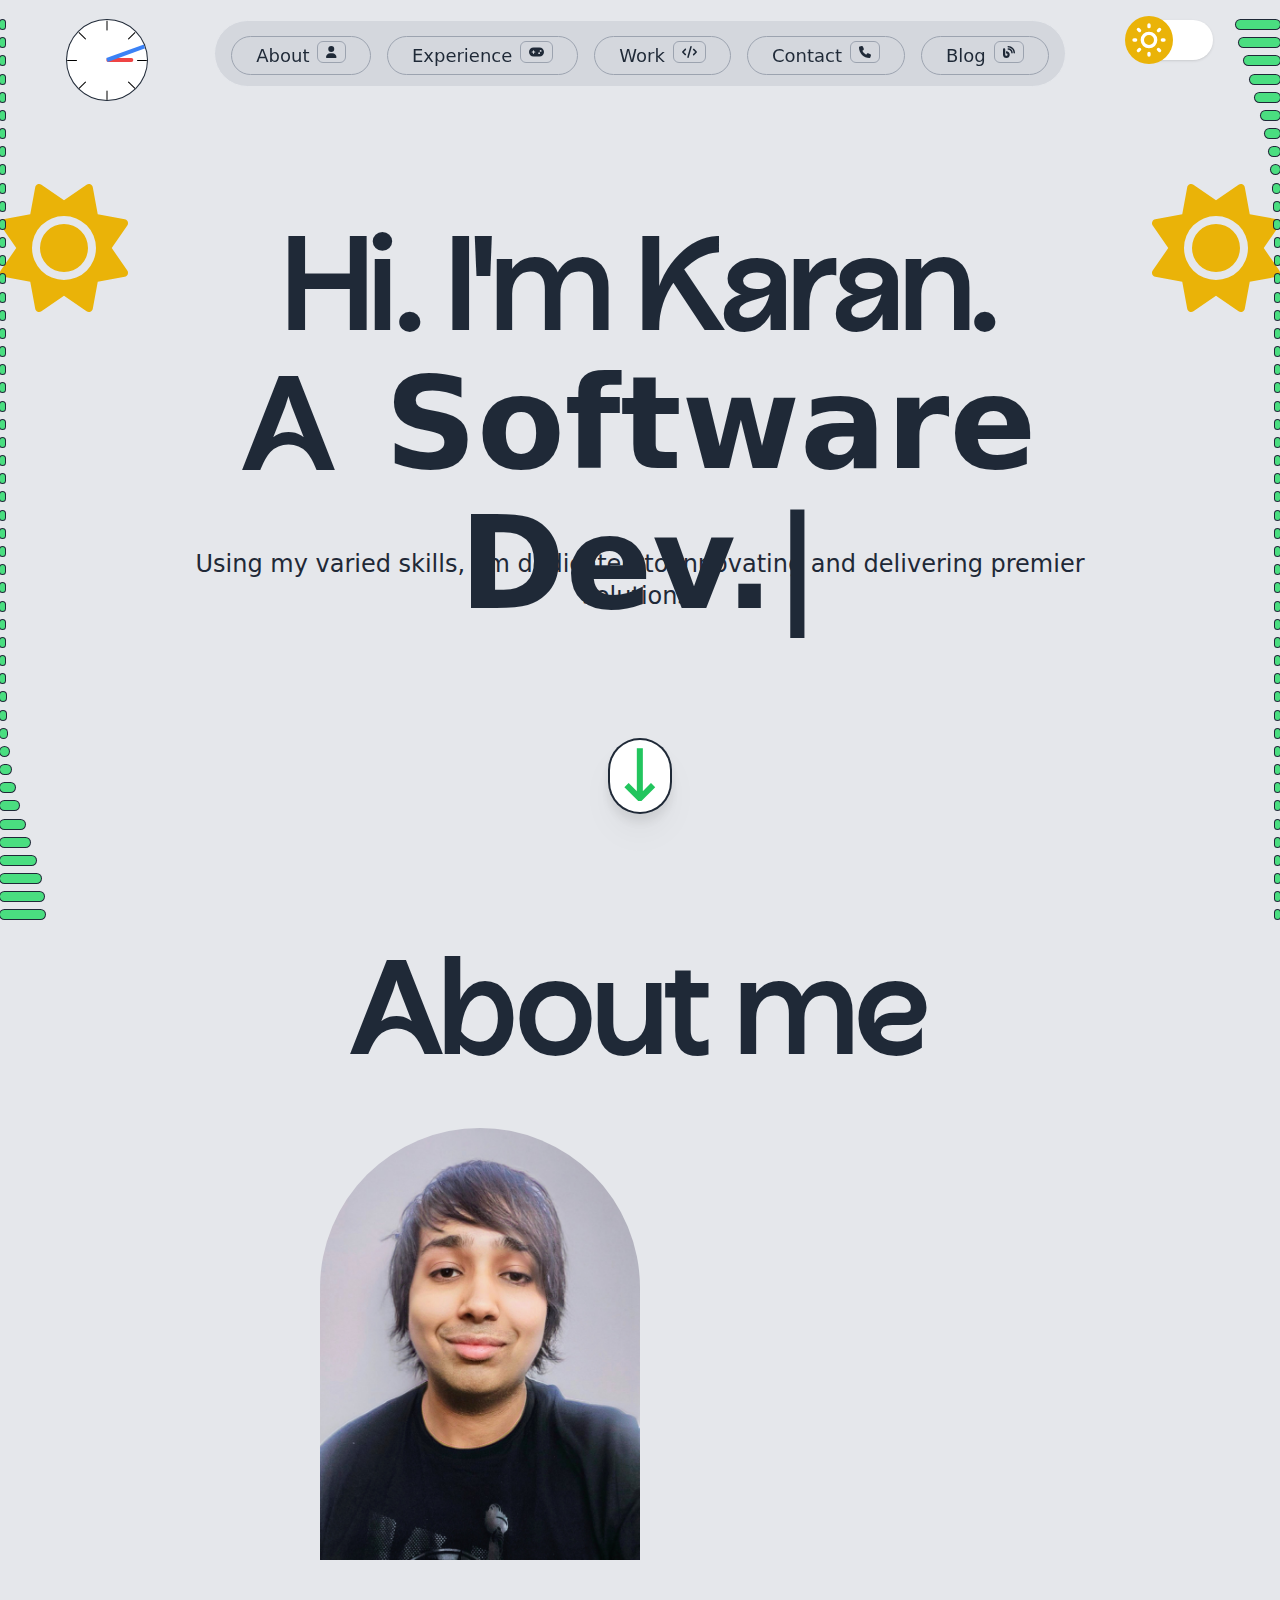
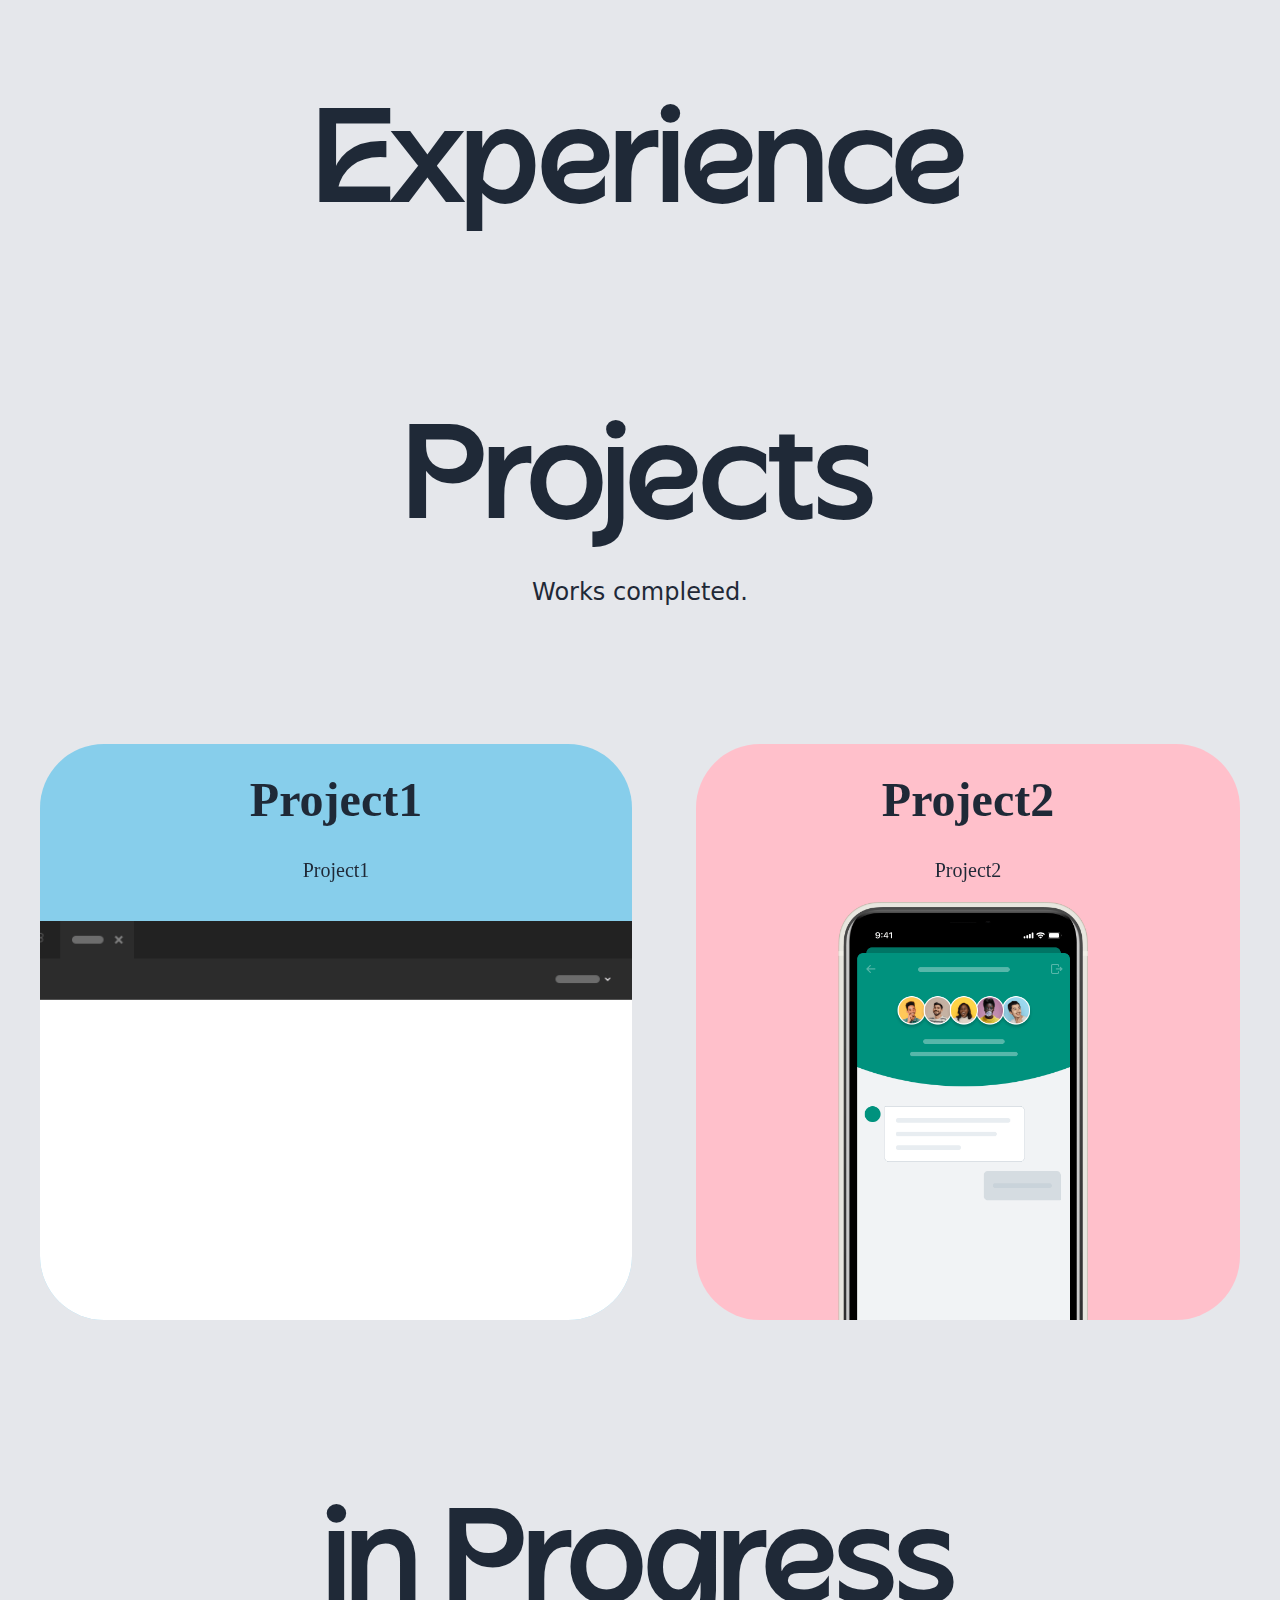
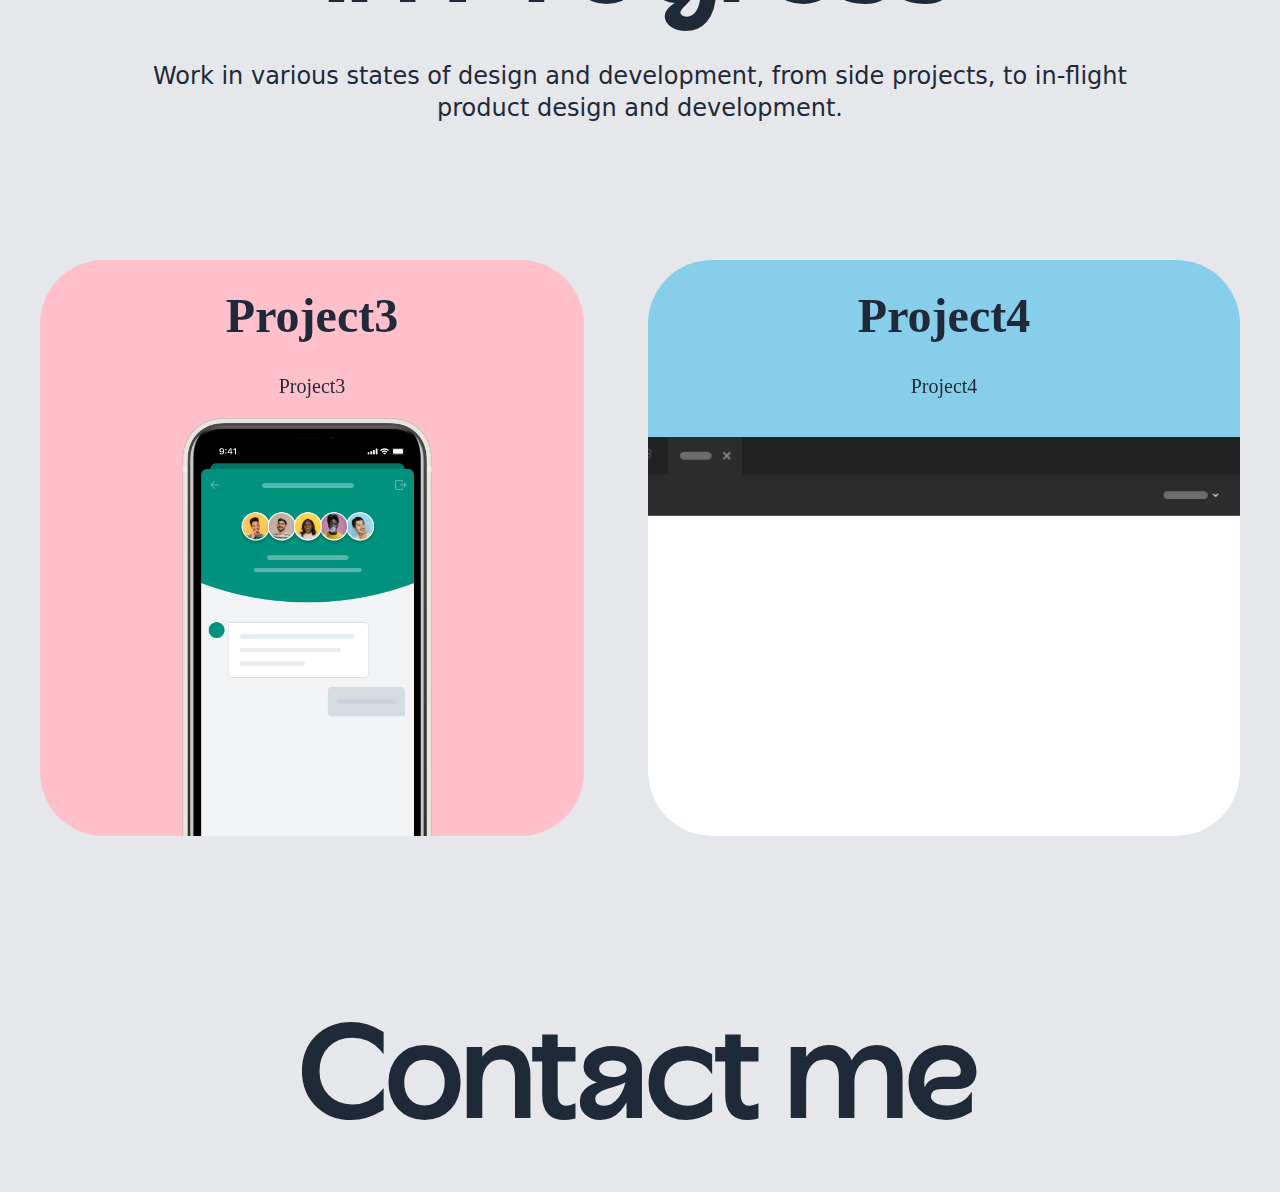
==== commit ab94e643: "Deployed by kgale59" ====
--- a/index.html
+++ b/index.html
@@ -1 +1 @@
-<!DOCTYPE html><html lang="en"><head><meta charSet="utf-8"/><meta name="viewport" content="width=device-width"/><title>Work</title><meta name="description" content="Portfolio of Karan Goel"/><meta name="next-head-count" content="4"/><link rel="shortcut icon" href="/favicon.ico"/><link data-next-font="" rel="preconnect" href="/" crossorigin="anonymous"/><link rel="preload" href="/_next/static/css/3f74431e9ed4713a.css" as="style" crossorigin=""/><link rel="stylesheet" href="/_next/static/css/3f74431e9ed4713a.css" crossorigin="" data-n-g=""/><noscript data-n-css=""></noscript><script defer="" crossorigin="" nomodule="" src="/_next/static/chunks/polyfills-c67a75d1b6f99dc8.js"></script><script src="/_next/static/chunks/webpack-87b3a303122f2f0d.js" defer="" crossorigin=""></script><script src="/_next/static/chunks/framework-5429a50ba5373c56.js" defer="" crossorigin=""></script><script src="/_next/static/chunks/main-a41db7df8b254c99.js" defer="" crossorigin=""></script><script src="/_next/static/chunks/pages/_app-862d93e2b219ee17.js" defer="" crossorigin=""></script><script src="/_next/static/chunks/153-920408158c647cf2.js" defer="" crossorigin=""></script><script src="/_next/static/chunks/386-a8800433a912226a.js" defer="" crossorigin=""></script><script src="/_next/static/chunks/pages/index-0458d16e6855d6c1.js" defer="" crossorigin=""></script><script src="/_next/static/m72dmbkZJe5mgkWwvXxH2/_buildManifest.js" defer="" crossorigin=""></script><script src="/_next/static/m72dmbkZJe5mgkWwvXxH2/_ssgManifest.js" defer="" crossorigin=""></script></head><body><div id="__next"><header class="pt-5 px-0"><nav class="nav-box"><div><div class="nav-clock"><div style="height:1px" class="absolute w-1/2 origin-left flex justify-end rotate-0"><div class="nav-clock-items"></div></div><div style="height:1px" class="absolute w-1/2 origin-left flex justify-end rotate-45"><div class="nav-clock-items"></div></div><div style="height:1px" class="absolute w-1/2 origin-left flex justify-end rotate-90"><div class="nav-clock-items"></div></div><div style="height:1px" class="absolute w-1/2 origin-left flex justify-end rotate-[135deg]"><div class="nav-clock-items"></div></div><div style="height:1px" class="absolute w-1/2 origin-left flex justify-end rotate-180"><div class="nav-clock-items"></div></div><div style="height:1px" class="absolute w-1/2 origin-left flex justify-end rotate-[225deg]"><div class="nav-clock-items"></div></div><div style="height:1px" class="absolute w-1/2 origin-left flex justify-end rotate-[270deg]"><div class="nav-clock-items"></div></div><div style="height:1px" class="absolute w-1/2 origin-left flex justify-end rotate-[315deg]"><div class="nav-clock-items"></div></div><div class="nav-clock-hour-hand"></div><div class="nav-clock-minute-hand"></div></div></div><div><ul class="nav-list"><li><a title="About" href="/#About"><span class="nav-item">About<i class="hidden md:table-cell"><svg aria-hidden="true" focusable="false" data-prefix="fas" data-icon="user" class="svg-inline--fa fa-user nav-icon" role="img" xmlns="http://www.w3.org/2000/svg" viewBox="0 0 448 512"><path fill="currentColor" d="M224 256A128 128 0 1 0 224 0a128 128 0 1 0 0 256zm-45.7 48C79.8 304 0 383.8 0 482.3C0 498.7 13.3 512 29.7 512H418.3c16.4 0 29.7-13.3 29.7-29.7C448 383.8 368.2 304 269.7 304H178.3z"></path></svg></i></span></a></li><li><a title="Experience" href="/#Exp"><span class="nav-item">Experience<i class="hidden md:table-cell"><svg aria-hidden="true" focusable="false" data-prefix="fas" data-icon="gamepad" class="svg-inline--fa fa-gamepad nav-icon" role="img" xmlns="http://www.w3.org/2000/svg" viewBox="0 0 640 512"><path fill="currentColor" d="M192 64C86 64 0 150 0 256S86 448 192 448H448c106 0 192-86 192-192s-86-192-192-192H192zM496 168a40 40 0 1 1 0 80 40 40 0 1 1 0-80zM392 304a40 40 0 1 1 80 0 40 40 0 1 1 -80 0zM168 200c0-13.3 10.7-24 24-24s24 10.7 24 24v32h32c13.3 0 24 10.7 24 24s-10.7 24-24 24H216v32c0 13.3-10.7 24-24 24s-24-10.7-24-24V280H136c-13.3 0-24-10.7-24-24s10.7-24 24-24h32V200z"></path></svg></i></span></a></li><li><a title="Work" href="/#Projects"><span class="nav-item">Work<i class="hidden md:table-cell"><svg aria-hidden="true" focusable="false" data-prefix="fas" data-icon="code" class="svg-inline--fa fa-code nav-icon" role="img" xmlns="http://www.w3.org/2000/svg" viewBox="0 0 640 512"><path fill="currentColor" d="M392.8 1.2c-17-4.9-34.7 5-39.6 22l-128 448c-4.9 17 5 34.7 22 39.6s34.7-5 39.6-22l128-448c4.9-17-5-34.7-22-39.6zm80.6 120.1c-12.5 12.5-12.5 32.8 0 45.3L562.7 256l-89.4 89.4c-12.5 12.5-12.5 32.8 0 45.3s32.8 12.5 45.3 0l112-112c12.5-12.5 12.5-32.8 0-45.3l-112-112c-12.5-12.5-32.8-12.5-45.3 0zm-306.7 0c-12.5-12.5-32.8-12.5-45.3 0l-112 112c-12.5 12.5-12.5 32.8 0 45.3l112 112c12.5 12.5 32.8 12.5 45.3 0s12.5-32.8 0-45.3L77.3 256l89.4-89.4c12.5-12.5 12.5-32.8 0-45.3z"></path></svg></i></span></a></li><li><a title="Contact" href="/#Contact"><span class="nav-item">Contact<i class="hidden md:table-cell"><svg aria-hidden="true" focusable="false" data-prefix="fas" data-icon="phone" class="svg-inline--fa fa-phone nav-icon" role="img" xmlns="http://www.w3.org/2000/svg" viewBox="0 0 512 512"><path fill="currentColor" d="M164.9 24.6c-7.7-18.6-28-28.5-47.4-23.2l-88 24C12.1 30.2 0 46 0 64C0 311.4 200.6 512 448 512c18 0 33.8-12.1 38.6-29.5l24-88c5.3-19.4-4.6-39.7-23.2-47.4l-96-40c-16.3-6.8-35.2-2.1-46.3 11.6L304.7 368C234.3 334.7 177.3 277.7 144 207.3L193.3 167c13.7-11.2 18.4-30 11.6-46.3l-40-96z"></path></svg></i></span></a></li><li><a title="Blog" href="/blog"><span class="nav-item">Blog<i class="hidden md:table-cell"><svg aria-hidden="true" focusable="false" data-prefix="fas" data-icon="blog" class="svg-inline--fa fa-blog nav-icon" role="img" xmlns="http://www.w3.org/2000/svg" viewBox="0 0 512 512"><path fill="currentColor" d="M192 32c0 17.7 14.3 32 32 32c123.7 0 224 100.3 224 224c0 17.7 14.3 32 32 32s32-14.3 32-32C512 128.9 383.1 0 224 0c-17.7 0-32 14.3-32 32zm0 96c0 17.7 14.3 32 32 32c70.7 0 128 57.3 128 128c0 17.7 14.3 32 32 32s32-14.3 32-32c0-106-86-192-192-192c-17.7 0-32 14.3-32 32zM96 144c0-26.5-21.5-48-48-48S0 117.5 0 144V368c0 79.5 64.5 144 144 144s144-64.5 144-144s-64.5-144-144-144H128v96h16c26.5 0 48 21.5 48 48s-21.5 48-48 48s-48-21.5-48-48V144z"></path></svg></i></span></a></li></ul></div><button class="nav-dn-shifter"><div class="w-12 h-12 relative rounded-full transition duration-500 transform p-1 text-white bg-yellow-500 -translate-x-2"><svg xmlns="http://www.w3.org/2000/svg" fill="none" viewBox="0 0 24 24" stroke="currentColor"><path stroke-linecap="round" stroke-linejoin="round" stroke-width="2" d="M12 3v1m0 16v1m9-9h-1M4 12H3m15.364 6.364l-.707-.707M6.343 6.343l-.707-.707m12.728 0l-.707.707M6.343 17.657l-.707.707M16 12a4 4 0 11-8 0 4 4 0 018 0z"></path></svg></div></button></nav></header><div class="waves-container"><div class="waves-box"><div class="waves-end"><div class="waves-bar" style="width:43.89235490253639px"></div><div class="waves-bar" style="width:40.74654739691735px"></div><div class="waves-bar" style="width:36.04847796412697px"></div><div class="waves-bar" style="width:30.47213881525845px"></div><div class="waves-bar" style="width:24.72425457739571px"></div><div class="waves-bar" style="width:19.402611852471942px"></div><div class="waves-bar" style="width:14.905603165078768px"></div><div class="waves-bar" style="width:11.40772064313852px"></div><div class="waves-bar" style="width:8.892009288601333px"></div><div class="waves-bar" style="width:7.215262483516215px"></div><div class="waves-bar" style="width:6.178812774333661px"></div><div class="waves-bar" style="width:5.584865367104225px"></div><div class="waves-bar" style="width:5.269708848203907px"></div><div class="waves-bar" style="width:5.115182363855107px"></div><div class="waves-bar" style="width:5.045363297685979px"></div><div class="waves-bar" style="width:5.016396043640339px"></div><div class="waves-bar" style="width:5.005408008480437px"></div><div class="waves-bar" style="width:5.001617122083137px"></div><div class="waves-bar" style="width:5.000435022587926px"></div><div class="waves-bar" style="width:5.000104329862955px"></div><div class="waves-bar" style="width:5.0000220683025605px"></div><div class="waves-bar" style="width:5.000004064622495px"></div><div class="waves-bar" style="width:5.000000641862943px"></div><div class="waves-bar" style="width:5.000000085278916px"></div><div class="waves-bar" style="width:5.000000009313226px"></div><div class="waves-bar" style="width:5.00000000081196px"></div><div class="waves-bar" style="width:5.000000000054446px"></div><div class="waves-bar" style="width:5.000000000002675px"></div><div class="waves-bar" style="width:5.000000000000091px"></div><div class="waves-bar" style="width:5.000000000000002px"></div><div class="waves-bar" style="width:5px"></div><div class="waves-bar" style="width:5px"></div><div class="waves-bar" style="width:5px"></div><div class="waves-bar" style="width:5px"></div><div class="waves-bar" style="width:5px"></div><div class="waves-bar" style="width:5px"></div><div class="waves-bar" style="width:5px"></div><div class="waves-bar" style="width:5px"></div><div class="waves-bar" style="width:5px"></div><div class="waves-bar" style="width:5px"></div><div class="waves-bar" style="width:5px"></div><div class="waves-bar" style="width:5px"></div><div class="waves-bar" style="width:5px"></div><div class="waves-bar" style="width:5px"></div><div class="waves-bar" style="width:5.000000000000002px"></div><div class="waves-bar" style="width:5.000000000000091px"></div><div class="waves-bar" style="width:5.000000000002675px"></div><div class="waves-bar" style="width:5.000000000054446px"></div><div class="waves-bar" style="width:5.00000000081196px"></div><div class="waves-bar" style="width:5.000000009313226px"></div></div><div class="waves-start"><div class="waves-bar" style="width:5.00000000081196px"></div><div class="waves-bar" style="width:5.000000000054446px"></div><div class="waves-bar" style="width:5.000000000002675px"></div><div class="waves-bar" style="width:5.000000000000091px"></div><div class="waves-bar" style="width:5.000000000000002px"></div><div class="waves-bar" style="width:5px"></div><div class="waves-bar" style="width:5px"></div><div class="waves-bar" style="width:5px"></div><div class="waves-bar" style="width:5px"></div><div class="waves-bar" style="width:5px"></div><div class="waves-bar" style="width:5px"></div><div class="waves-bar" style="width:5px"></div><div class="waves-bar" style="width:5px"></div><div class="waves-bar" style="width:5px"></div><div class="waves-bar" style="width:5px"></div><div class="waves-bar" style="width:5px"></div><div class="waves-bar" style="width:5px"></div><div class="waves-bar" style="width:5px"></div><div class="waves-bar" style="width:5px"></div><div class="waves-bar" style="width:5.000000000000002px"></div><div class="waves-bar" style="width:5.000000000000091px"></div><div class="waves-bar" style="width:5.000000000002675px"></div><div class="waves-bar" style="width:5.000000000054446px"></div><div class="waves-bar" style="width:5.00000000081196px"></div><div class="waves-bar" style="width:5.000000009313226px"></div><div class="waves-bar" style="width:5.000000085278916px"></div><div class="waves-bar" style="width:5.000000641862943px"></div><div class="waves-bar" style="width:5.000004064622495px"></div><div class="waves-bar" style="width:5.0000220683025605px"></div><div class="waves-bar" style="width:5.000104329862955px"></div><div class="waves-bar" style="width:5.000435022587926px"></div><div class="waves-bar" style="width:5.001617122083137px"></div><div class="waves-bar" style="width:5.005408008480437px"></div><div class="waves-bar" style="width:5.016396043640339px"></div><div class="waves-bar" style="width:5.045363297685979px"></div><div class="waves-bar" style="width:5.115182363855107px"></div><div class="waves-bar" style="width:5.269708848203907px"></div><div class="waves-bar" style="width:5.584865367104225px"></div><div class="waves-bar" style="width:6.178812774333661px"></div><div class="waves-bar" style="width:7.215262483516224px"></div><div class="waves-bar" style="width:8.892009288601333px"></div><div class="waves-bar" style="width:11.40772064313852px"></div><div class="waves-bar" style="width:14.905603165078768px"></div><div class="waves-bar" style="width:19.402611852471942px"></div><div class="waves-bar" style="width:24.72425457739571px"></div><div class="waves-bar" style="width:30.47213881525845px"></div><div class="waves-bar" style="width:36.04847796412685px"></div><div class="waves-bar" style="width:40.74654739691735px"></div><div class="waves-bar" style="width:43.89235490253639px"></div><div class="waves-bar" style="width:45px"></div></div></div><div class="content"><section><div class="hero-box"><div class="hidden md:table-cell flex-row"><div><svg aria-hidden="true" focusable="false" data-prefix="fas" data-icon="sun" class="svg-inline--fa fa-sun fa-8x hero-star animate-spin-slow" role="img" xmlns="http://www.w3.org/2000/svg" viewBox="0 0 512 512"><path fill="currentColor" d="M361.5 1.2c5 2.1 8.6 6.6 9.6 11.9L391 121l107.9 19.8c5.3 1 9.8 4.6 11.9 9.6s1.5 10.7-1.6 15.2L446.9 256l62.3 90.3c3.1 4.5 3.7 10.2 1.6 15.2s-6.6 8.6-11.9 9.6L391 391 371.1 498.9c-1 5.3-4.6 9.8-9.6 11.9s-10.7 1.5-15.2-1.6L256 446.9l-90.3 62.3c-4.5 3.1-10.2 3.7-15.2 1.6s-8.6-6.6-9.6-11.9L121 391 13.1 371.1c-5.3-1-9.8-4.6-11.9-9.6s-1.5-10.7 1.6-15.2L65.1 256 2.8 165.7c-3.1-4.5-3.7-10.2-1.6-15.2s6.6-8.6 11.9-9.6L121 121 140.9 13.1c1-5.3 4.6-9.8 9.6-11.9s10.7-1.5 15.2 1.6L256 65.1 346.3 2.8c4.5-3.1 10.2-3.7 15.2-1.6zM160 256a96 96 0 1 1 192 0 96 96 0 1 1 -192 0zm224 0a128 128 0 1 0 -256 0 128 128 0 1 0 256 0z"></path></svg></div></div><div class="hero-name"><div class="hero-title"><h1>Hi. I&#x27;m Karan.</h1>A  <span style="font-family:ui-sans-serif, system-ui, sans-serif, &#x27;Apple Color Emoji&#x27;, &#x27;Segoe UI Emoji&#x27;, &#x27;Segoe UI Symbol&#x27;, &#x27;Noto Color Emoji&#x27;"><h2 class="index-module_type__E-SaG hero-job">Software Dev.</h2></span></div><p class="hero-sub">Using my varied skills, I&#x27;m dedicated to innovating and delivering premier solutions.</p></div><div class="hidden md:table-cell flex-row"><div><svg aria-hidden="true" focusable="false" data-prefix="fas" data-icon="sun" class="svg-inline--fa fa-sun fa-8x hero-star animate-spin-slow" role="img" xmlns="http://www.w3.org/2000/svg" viewBox="0 0 512 512"><path fill="currentColor" d="M361.5 1.2c5 2.1 8.6 6.6 9.6 11.9L391 121l107.9 19.8c5.3 1 9.8 4.6 11.9 9.6s1.5 10.7-1.6 15.2L446.9 256l62.3 90.3c3.1 4.5 3.7 10.2 1.6 15.2s-6.6 8.6-11.9 9.6L391 391 371.1 498.9c-1 5.3-4.6 9.8-9.6 11.9s-10.7 1.5-15.2-1.6L256 446.9l-90.3 62.3c-4.5 3.1-10.2 3.7-15.2 1.6s-8.6-6.6-9.6-11.9L121 391 13.1 371.1c-5.3-1-9.8-4.6-11.9-9.6s-1.5-10.7 1.6-15.2L65.1 256 2.8 165.7c-3.1-4.5-3.7-10.2-1.6-15.2s6.6-8.6 11.9-9.6L121 121 140.9 13.1c1-5.3 4.6-9.8 9.6-11.9s10.7-1.5 15.2 1.6L256 65.1 346.3 2.8c4.5-3.1 10.2-3.7 15.2-1.6zM160 256a96 96 0 1 1 192 0 96 96 0 1 1 -192 0zm224 0a128 128 0 1 0 -256 0 128 128 0 1 0 256 0z"></path></svg></div></div></div><div class="downa-container"><a title="continue" href="/#About"><div class="downa-arrow">↓</div></a></div></section><section><div class="hero-title-box" id="About"><div class="hero-name"><h3 class="hero-title-text">About me</h3><p class="hero-sub"></p></div></div><div class="flex justify-evenly"><img loading="lazy" width="75" height="100" decoding="async" data-nimg="1" class=" w-[20rem] h-[27rem] bg-sky-400 rounded-t-full" style="color:transparent" src="/image.jpg"/><div class="aboutme"></div></div></section><section><div class="hero-title-box" id="Exp"><div class="hero-name"><h3 class="hero-title-text">Experience</h3><p class="hero-sub"></p></div></div></section><section><div class="hero-title-box" id="Projects"><div class="hero-name"><h3 class="hero-title-text">Projects</h3><p class="hero-sub">Works completed.</p></div></div><div class="work-box"><div class="work-card-big" style="background-color:skyblue"><h4 class="work-name">Project1</h4><p class="work-description">Project1</p><img alt="Project1" loading="lazy" width="2600" height="1200" decoding="async" data-nimg="1" class="work-image work-image-big" style="color:transparent" src="/default.png"/></div><div class="work-box-mobile"><div class="work-card-small work-mobile" style="background-color:skyblue"><h4 class="work-name">Project1</h4><p class="work-description">Project1</p><img alt="Project1" loading="lazy" width="2600" height="1200" decoding="async" data-nimg="1" class="work-image" style="color:transparent" src="/default.png"/></div><div class="work-card-small" style="background-color:pink"><h4 class="work-name">Project2</h4><p class="work-description">Project2</p><img alt="Project2" loading="lazy" width="250" height="1756" decoding="async" data-nimg="1" class="work-image-mob" style="color:transparent" src="/default-mob.png"/></div></div></div></section><section><div class="hero-title-box" id="in Progress"><div class="hero-name"><h3 class="hero-title-text">in Progress</h3><p class="hero-sub">Work in various states of design and development, from side projects, to in-flight product design and development.</p></div></div><div class="work-box"><div class="work-box-mobile"><div class="work-card-small" style="background-color:pink"><h4 class="work-name">Project3</h4><p class="work-description">Project3</p><img alt="Project3" loading="lazy" width="250" height="1756" decoding="async" data-nimg="1" class="work-image-mob" style="color:transparent" src="/default-mob.png"/></div><div class="work-card-small work-mobile" style="background-color:skyblue"><h4 class="work-name">Project4</h4><p class="work-description">Project4</p><img alt="Project4" loading="lazy" width="2600" height="1200" decoding="async" data-nimg="1" class="work-image" style="color:transparent" src="/default.png"/></div></div><div class="work-card-big" style="background-color:skyblue"><h4 class="work-name">Project4</h4><p class="work-description">Project4</p><img alt="Project4" loading="lazy" width="2600" height="1200" decoding="async" data-nimg="1" class="work-image work-image-big" style="color:transparent" src="/default.png"/></div></div></section><section><div class="hero-title-box" id="Contact"><div class="hero-name"><h3 class="hero-title-text">Contact me</h3><p class="hero-sub"></p></div></div></section></div></div><footer><div></div></footer></div><script id="__NEXT_DATA__" type="application/json" crossorigin="">{"props":{"pageProps":{}},"page":"/","query":{},"buildId":"m72dmbkZJe5mgkWwvXxH2","nextExport":true,"autoExport":true,"isFallback":false,"scriptLoader":[]}</script></body></html>+<!DOCTYPE html><html lang="en"><head><meta charSet="utf-8"/><meta name="viewport" content="width=device-width"/><title>Work</title><meta name="description" content="Portfolio of Karan Goel"/><meta name="next-head-count" content="4"/><link rel="shortcut icon" href="/favicon.ico"/><link rel="preload" href="/_next/static/css/9946978f899095eb.css" as="style" crossorigin=""/><link rel="stylesheet" href="/_next/static/css/9946978f899095eb.css" crossorigin="" data-n-g=""/><noscript data-n-css=""></noscript><script defer="" crossorigin="" nomodule="" src="/_next/static/chunks/polyfills-c67a75d1b6f99dc8.js"></script><script src="/_next/static/chunks/webpack-87b3a303122f2f0d.js" defer="" crossorigin=""></script><script src="/_next/static/chunks/framework-5429a50ba5373c56.js" defer="" crossorigin=""></script><script src="/_next/static/chunks/main-a41db7df8b254c99.js" defer="" crossorigin=""></script><script src="/_next/static/chunks/pages/_app-862d93e2b219ee17.js" defer="" crossorigin=""></script><script src="/_next/static/chunks/153-920408158c647cf2.js" defer="" crossorigin=""></script><script src="/_next/static/chunks/386-a8800433a912226a.js" defer="" crossorigin=""></script><script src="/_next/static/chunks/pages/index-0458d16e6855d6c1.js" defer="" crossorigin=""></script><script src="/_next/static/GS2l1T5RSFfgB14-ABg7V/_buildManifest.js" defer="" crossorigin=""></script><script src="/_next/static/GS2l1T5RSFfgB14-ABg7V/_ssgManifest.js" defer="" crossorigin=""></script></head><body><div id="__next"><header class="pt-5 px-0"><nav class="nav-box"><div><div class="nav-clock"><div style="height:1px" class="absolute w-1/2 origin-left flex justify-end rotate-0"><div class="nav-clock-items"></div></div><div style="height:1px" class="absolute w-1/2 origin-left flex justify-end rotate-45"><div class="nav-clock-items"></div></div><div style="height:1px" class="absolute w-1/2 origin-left flex justify-end rotate-90"><div class="nav-clock-items"></div></div><div style="height:1px" class="absolute w-1/2 origin-left flex justify-end rotate-[135deg]"><div class="nav-clock-items"></div></div><div style="height:1px" class="absolute w-1/2 origin-left flex justify-end rotate-180"><div class="nav-clock-items"></div></div><div style="height:1px" class="absolute w-1/2 origin-left flex justify-end rotate-[225deg]"><div class="nav-clock-items"></div></div><div style="height:1px" class="absolute w-1/2 origin-left flex justify-end rotate-[270deg]"><div class="nav-clock-items"></div></div><div style="height:1px" class="absolute w-1/2 origin-left flex justify-end rotate-[315deg]"><div class="nav-clock-items"></div></div><div class="nav-clock-hour-hand"></div><div class="nav-clock-minute-hand"></div></div></div><div><ul class="nav-list"><li><a title="About" href="/#About"><span class="nav-item">About<i class="hidden md:table-cell"><svg aria-hidden="true" focusable="false" data-prefix="fas" data-icon="user" class="svg-inline--fa fa-user nav-icon" role="img" xmlns="http://www.w3.org/2000/svg" viewBox="0 0 448 512"><path fill="currentColor" d="M224 256A128 128 0 1 0 224 0a128 128 0 1 0 0 256zm-45.7 48C79.8 304 0 383.8 0 482.3C0 498.7 13.3 512 29.7 512H418.3c16.4 0 29.7-13.3 29.7-29.7C448 383.8 368.2 304 269.7 304H178.3z"></path></svg></i></span></a></li><li><a title="Experience" href="/#Exp"><span class="nav-item">Experience<i class="hidden md:table-cell"><svg aria-hidden="true" focusable="false" data-prefix="fas" data-icon="gamepad" class="svg-inline--fa fa-gamepad nav-icon" role="img" xmlns="http://www.w3.org/2000/svg" viewBox="0 0 640 512"><path fill="currentColor" d="M192 64C86 64 0 150 0 256S86 448 192 448H448c106 0 192-86 192-192s-86-192-192-192H192zM496 168a40 40 0 1 1 0 80 40 40 0 1 1 0-80zM392 304a40 40 0 1 1 80 0 40 40 0 1 1 -80 0zM168 200c0-13.3 10.7-24 24-24s24 10.7 24 24v32h32c13.3 0 24 10.7 24 24s-10.7 24-24 24H216v32c0 13.3-10.7 24-24 24s-24-10.7-24-24V280H136c-13.3 0-24-10.7-24-24s10.7-24 24-24h32V200z"></path></svg></i></span></a></li><li><a title="Work" href="/#Projects"><span class="nav-item">Work<i class="hidden md:table-cell"><svg aria-hidden="true" focusable="false" data-prefix="fas" data-icon="code" class="svg-inline--fa fa-code nav-icon" role="img" xmlns="http://www.w3.org/2000/svg" viewBox="0 0 640 512"><path fill="currentColor" d="M392.8 1.2c-17-4.9-34.7 5-39.6 22l-128 448c-4.9 17 5 34.7 22 39.6s34.7-5 39.6-22l128-448c4.9-17-5-34.7-22-39.6zm80.6 120.1c-12.5 12.5-12.5 32.8 0 45.3L562.7 256l-89.4 89.4c-12.5 12.5-12.5 32.8 0 45.3s32.8 12.5 45.3 0l112-112c12.5-12.5 12.5-32.8 0-45.3l-112-112c-12.5-12.5-32.8-12.5-45.3 0zm-306.7 0c-12.5-12.5-32.8-12.5-45.3 0l-112 112c-12.5 12.5-12.5 32.8 0 45.3l112 112c12.5 12.5 32.8 12.5 45.3 0s12.5-32.8 0-45.3L77.3 256l89.4-89.4c12.5-12.5 12.5-32.8 0-45.3z"></path></svg></i></span></a></li><li><a title="Contact" href="/#Contact"><span class="nav-item">Contact<i class="hidden md:table-cell"><svg aria-hidden="true" focusable="false" data-prefix="fas" data-icon="phone" class="svg-inline--fa fa-phone nav-icon" role="img" xmlns="http://www.w3.org/2000/svg" viewBox="0 0 512 512"><path fill="currentColor" d="M164.9 24.6c-7.7-18.6-28-28.5-47.4-23.2l-88 24C12.1 30.2 0 46 0 64C0 311.4 200.6 512 448 512c18 0 33.8-12.1 38.6-29.5l24-88c5.3-19.4-4.6-39.7-23.2-47.4l-96-40c-16.3-6.8-35.2-2.1-46.3 11.6L304.7 368C234.3 334.7 177.3 277.7 144 207.3L193.3 167c13.7-11.2 18.4-30 11.6-46.3l-40-96z"></path></svg></i></span></a></li><li><a title="Blog" href="/blog"><span class="nav-item">Blog<i class="hidden md:table-cell"><svg aria-hidden="true" focusable="false" data-prefix="fas" data-icon="blog" class="svg-inline--fa fa-blog nav-icon" role="img" xmlns="http://www.w3.org/2000/svg" viewBox="0 0 512 512"><path fill="currentColor" d="M192 32c0 17.7 14.3 32 32 32c123.7 0 224 100.3 224 224c0 17.7 14.3 32 32 32s32-14.3 32-32C512 128.9 383.1 0 224 0c-17.7 0-32 14.3-32 32zm0 96c0 17.7 14.3 32 32 32c70.7 0 128 57.3 128 128c0 17.7 14.3 32 32 32s32-14.3 32-32c0-106-86-192-192-192c-17.7 0-32 14.3-32 32zM96 144c0-26.5-21.5-48-48-48S0 117.5 0 144V368c0 79.5 64.5 144 144 144s144-64.5 144-144s-64.5-144-144-144H128v96h16c26.5 0 48 21.5 48 48s-21.5 48-48 48s-48-21.5-48-48V144z"></path></svg></i></span></a></li></ul></div><button class="nav-dn-shifter"><div class="w-12 h-12 relative rounded-full transition duration-500 transform p-1 text-white bg-yellow-500 -translate-x-2"><svg xmlns="http://www.w3.org/2000/svg" fill="none" viewBox="0 0 24 24" stroke="currentColor"><path stroke-linecap="round" stroke-linejoin="round" stroke-width="2" d="M12 3v1m0 16v1m9-9h-1M4 12H3m15.364 6.364l-.707-.707M6.343 6.343l-.707-.707m12.728 0l-.707.707M6.343 17.657l-.707.707M16 12a4 4 0 11-8 0 4 4 0 018 0z"></path></svg></div></button></nav></header><div class="waves-container"><div class="waves-box"><div class="waves-end"><div class="waves-bar" style="width:43.89235490253639px"></div><div class="waves-bar" style="width:40.74654739691735px"></div><div class="waves-bar" style="width:36.04847796412697px"></div><div class="waves-bar" style="width:30.47213881525845px"></div><div class="waves-bar" style="width:24.72425457739571px"></div><div class="waves-bar" style="width:19.402611852471942px"></div><div class="waves-bar" style="width:14.905603165078768px"></div><div class="waves-bar" style="width:11.40772064313852px"></div><div class="waves-bar" style="width:8.892009288601333px"></div><div class="waves-bar" style="width:7.215262483516215px"></div><div class="waves-bar" style="width:6.178812774333661px"></div><div class="waves-bar" style="width:5.584865367104225px"></div><div class="waves-bar" style="width:5.269708848203907px"></div><div class="waves-bar" style="width:5.115182363855107px"></div><div class="waves-bar" style="width:5.045363297685979px"></div><div class="waves-bar" style="width:5.016396043640339px"></div><div class="waves-bar" style="width:5.005408008480437px"></div><div class="waves-bar" style="width:5.001617122083137px"></div><div class="waves-bar" style="width:5.000435022587926px"></div><div class="waves-bar" style="width:5.000104329862955px"></div><div class="waves-bar" style="width:5.0000220683025605px"></div><div class="waves-bar" style="width:5.000004064622495px"></div><div class="waves-bar" style="width:5.000000641862943px"></div><div class="waves-bar" style="width:5.000000085278916px"></div><div class="waves-bar" style="width:5.000000009313226px"></div><div class="waves-bar" style="width:5.00000000081196px"></div><div class="waves-bar" style="width:5.000000000054446px"></div><div class="waves-bar" style="width:5.000000000002675px"></div><div class="waves-bar" style="width:5.000000000000091px"></div><div class="waves-bar" style="width:5.000000000000002px"></div><div class="waves-bar" style="width:5px"></div><div class="waves-bar" style="width:5px"></div><div class="waves-bar" style="width:5px"></div><div class="waves-bar" style="width:5px"></div><div class="waves-bar" style="width:5px"></div><div class="waves-bar" style="width:5px"></div><div class="waves-bar" style="width:5px"></div><div class="waves-bar" style="width:5px"></div><div class="waves-bar" style="width:5px"></div><div class="waves-bar" style="width:5px"></div><div class="waves-bar" style="width:5px"></div><div class="waves-bar" style="width:5px"></div><div class="waves-bar" style="width:5px"></div><div class="waves-bar" style="width:5px"></div><div class="waves-bar" style="width:5.000000000000002px"></div><div class="waves-bar" style="width:5.000000000000091px"></div><div class="waves-bar" style="width:5.000000000002675px"></div><div class="waves-bar" style="width:5.000000000054446px"></div><div class="waves-bar" style="width:5.00000000081196px"></div><div class="waves-bar" style="width:5.000000009313226px"></div></div><div class="waves-start"><div class="waves-bar" style="width:5.00000000081196px"></div><div class="waves-bar" style="width:5.000000000054446px"></div><div class="waves-bar" style="width:5.000000000002675px"></div><div class="waves-bar" style="width:5.000000000000091px"></div><div class="waves-bar" style="width:5.000000000000002px"></div><div class="waves-bar" style="width:5px"></div><div class="waves-bar" style="width:5px"></div><div class="waves-bar" style="width:5px"></div><div class="waves-bar" style="width:5px"></div><div class="waves-bar" style="width:5px"></div><div class="waves-bar" style="width:5px"></div><div class="waves-bar" style="width:5px"></div><div class="waves-bar" style="width:5px"></div><div class="waves-bar" style="width:5px"></div><div class="waves-bar" style="width:5px"></div><div class="waves-bar" style="width:5px"></div><div class="waves-bar" style="width:5px"></div><div class="waves-bar" style="width:5px"></div><div class="waves-bar" style="width:5px"></div><div class="waves-bar" style="width:5.000000000000002px"></div><div class="waves-bar" style="width:5.000000000000091px"></div><div class="waves-bar" style="width:5.000000000002675px"></div><div class="waves-bar" style="width:5.000000000054446px"></div><div class="waves-bar" style="width:5.00000000081196px"></div><div class="waves-bar" style="width:5.000000009313226px"></div><div class="waves-bar" style="width:5.000000085278916px"></div><div class="waves-bar" style="width:5.000000641862943px"></div><div class="waves-bar" style="width:5.000004064622495px"></div><div class="waves-bar" style="width:5.0000220683025605px"></div><div class="waves-bar" style="width:5.000104329862955px"></div><div class="waves-bar" style="width:5.000435022587926px"></div><div class="waves-bar" style="width:5.001617122083137px"></div><div class="waves-bar" style="width:5.005408008480437px"></div><div class="waves-bar" style="width:5.016396043640339px"></div><div class="waves-bar" style="width:5.045363297685979px"></div><div class="waves-bar" style="width:5.115182363855107px"></div><div class="waves-bar" style="width:5.269708848203907px"></div><div class="waves-bar" style="width:5.584865367104225px"></div><div class="waves-bar" style="width:6.178812774333661px"></div><div class="waves-bar" style="width:7.215262483516224px"></div><div class="waves-bar" style="width:8.892009288601333px"></div><div class="waves-bar" style="width:11.40772064313852px"></div><div class="waves-bar" style="width:14.905603165078768px"></div><div class="waves-bar" style="width:19.402611852471942px"></div><div class="waves-bar" style="width:24.72425457739571px"></div><div class="waves-bar" style="width:30.47213881525845px"></div><div class="waves-bar" style="width:36.04847796412685px"></div><div class="waves-bar" style="width:40.74654739691735px"></div><div class="waves-bar" style="width:43.89235490253639px"></div><div class="waves-bar" style="width:45px"></div></div></div><div class="content"><section><div class="hero-box"><div class="hidden md:table-cell flex-row"><div><svg aria-hidden="true" focusable="false" data-prefix="fas" data-icon="sun" class="svg-inline--fa fa-sun fa-8x hero-star animate-spin-slow" role="img" xmlns="http://www.w3.org/2000/svg" viewBox="0 0 512 512"><path fill="currentColor" d="M361.5 1.2c5 2.1 8.6 6.6 9.6 11.9L391 121l107.9 19.8c5.3 1 9.8 4.6 11.9 9.6s1.5 10.7-1.6 15.2L446.9 256l62.3 90.3c3.1 4.5 3.7 10.2 1.6 15.2s-6.6 8.6-11.9 9.6L391 391 371.1 498.9c-1 5.3-4.6 9.8-9.6 11.9s-10.7 1.5-15.2-1.6L256 446.9l-90.3 62.3c-4.5 3.1-10.2 3.7-15.2 1.6s-8.6-6.6-9.6-11.9L121 391 13.1 371.1c-5.3-1-9.8-4.6-11.9-9.6s-1.5-10.7 1.6-15.2L65.1 256 2.8 165.7c-3.1-4.5-3.7-10.2-1.6-15.2s6.6-8.6 11.9-9.6L121 121 140.9 13.1c1-5.3 4.6-9.8 9.6-11.9s10.7-1.5 15.2 1.6L256 65.1 346.3 2.8c4.5-3.1 10.2-3.7 15.2-1.6zM160 256a96 96 0 1 1 192 0 96 96 0 1 1 -192 0zm224 0a128 128 0 1 0 -256 0 128 128 0 1 0 256 0z"></path></svg></div></div><div class="hero-name"><div class="hero-title"><h1>Hi. I&#x27;m Karan.</h1>A  <span style="font-family:ui-sans-serif, system-ui, sans-serif, &#x27;Apple Color Emoji&#x27;, &#x27;Segoe UI Emoji&#x27;, &#x27;Segoe UI Symbol&#x27;, &#x27;Noto Color Emoji&#x27;"><h2 class="index-module_type__E-SaG hero-job">Software Dev.</h2></span></div><p class="hero-sub">Using my varied skills, I&#x27;m dedicated to innovating and delivering premier solutions.</p></div><div class="hidden md:table-cell flex-row"><div><svg aria-hidden="true" focusable="false" data-prefix="fas" data-icon="sun" class="svg-inline--fa fa-sun fa-8x hero-star animate-spin-slow" role="img" xmlns="http://www.w3.org/2000/svg" viewBox="0 0 512 512"><path fill="currentColor" d="M361.5 1.2c5 2.1 8.6 6.6 9.6 11.9L391 121l107.9 19.8c5.3 1 9.8 4.6 11.9 9.6s1.5 10.7-1.6 15.2L446.9 256l62.3 90.3c3.1 4.5 3.7 10.2 1.6 15.2s-6.6 8.6-11.9 9.6L391 391 371.1 498.9c-1 5.3-4.6 9.8-9.6 11.9s-10.7 1.5-15.2-1.6L256 446.9l-90.3 62.3c-4.5 3.1-10.2 3.7-15.2 1.6s-8.6-6.6-9.6-11.9L121 391 13.1 371.1c-5.3-1-9.8-4.6-11.9-9.6s-1.5-10.7 1.6-15.2L65.1 256 2.8 165.7c-3.1-4.5-3.7-10.2-1.6-15.2s6.6-8.6 11.9-9.6L121 121 140.9 13.1c1-5.3 4.6-9.8 9.6-11.9s10.7-1.5 15.2 1.6L256 65.1 346.3 2.8c4.5-3.1 10.2-3.7 15.2-1.6zM160 256a96 96 0 1 1 192 0 96 96 0 1 1 -192 0zm224 0a128 128 0 1 0 -256 0 128 128 0 1 0 256 0z"></path></svg></div></div></div><div class="downa-container"><a title="continue" href="/#About"><div class="downa-arrow">↓</div></a></div></section><section><div class="hero-title-box" id="About"><div class="hero-name"><h3 class="hero-title-text">About me</h3><p class="hero-sub"></p></div></div><div class="flex justify-evenly"><img loading="lazy" width="75" height="100" decoding="async" data-nimg="1" class=" w-[20rem] h-[27rem] bg-sky-400 rounded-t-full" style="color:transparent" src="/image.jpg"/><div class="aboutme"></div></div></section><section><div class="hero-title-box" id="Exp"><div class="hero-name"><h3 class="hero-title-text">Experience</h3><p class="hero-sub"></p></div></div></section><section><div class="hero-title-box" id="Projects"><div class="hero-name"><h3 class="hero-title-text">Projects</h3><p class="hero-sub">Works completed.</p></div></div><div class="work-box"><div class="work-card-big" style="background-color:skyblue"><h4 class="work-name">Project1</h4><p class="work-description">Project1</p><img alt="Project1" loading="lazy" width="2600" height="1200" decoding="async" data-nimg="1" class="work-image work-image-big" style="color:transparent" src="/default.png"/></div><div class="work-box-mobile"><div class="work-card-small work-mobile" style="background-color:skyblue"><h4 class="work-name">Project1</h4><p class="work-description">Project1</p><img alt="Project1" loading="lazy" width="2600" height="1200" decoding="async" data-nimg="1" class="work-image" style="color:transparent" src="/default.png"/></div><div class="work-card-small" style="background-color:pink"><h4 class="work-name">Project2</h4><p class="work-description">Project2</p><img alt="Project2" loading="lazy" width="250" height="1756" decoding="async" data-nimg="1" class="work-image-mob" style="color:transparent" src="/default-mob.png"/></div></div></div></section><section><div class="hero-title-box" id="in Progress"><div class="hero-name"><h3 class="hero-title-text">in Progress</h3><p class="hero-sub">Work in various states of design and development, from side projects, to in-flight product design and development.</p></div></div><div class="work-box"><div class="work-box-mobile"><div class="work-card-small" style="background-color:pink"><h4 class="work-name">Project3</h4><p class="work-description">Project3</p><img alt="Project3" loading="lazy" width="250" height="1756" decoding="async" data-nimg="1" class="work-image-mob" style="color:transparent" src="/default-mob.png"/></div><div class="work-card-small work-mobile" style="background-color:skyblue"><h4 class="work-name">Project4</h4><p class="work-description">Project4</p><img alt="Project4" loading="lazy" width="2600" height="1200" decoding="async" data-nimg="1" class="work-image" style="color:transparent" src="/default.png"/></div></div><div class="work-card-big" style="background-color:skyblue"><h4 class="work-name">Project4</h4><p class="work-description">Project4</p><img alt="Project4" loading="lazy" width="2600" height="1200" decoding="async" data-nimg="1" class="work-image work-image-big" style="color:transparent" src="/default.png"/></div></div></section><section><div class="hero-title-box" id="Contact"><div class="hero-name"><h3 class="hero-title-text">Contact me</h3><p class="hero-sub"></p></div></div></section></div></div><footer><div></div></footer></div><script id="__NEXT_DATA__" type="application/json" crossorigin="">{"props":{"pageProps":{}},"page":"/","query":{},"buildId":"GS2l1T5RSFfgB14-ABg7V","nextExport":true,"autoExport":true,"isFallback":false,"scriptLoader":[]}</script></body></html>--- a/_next/static/css/9946978f899095eb.css
+++ b/_next/static/css/9946978f899095eb.css
@@ -0,0 +1,4 @@
+@import url("https://fonts.googleapis.com/css2?family=Cherry+Cream+Soda&family=GFS+Didot&family=M+PLUS+Code+Latin:wght@300&family=Open+Sans&family=Press+Start+2P&family=Satisfy&display=swap");
+/*
+! tailwindcss v3.4.0 | MIT License | https://tailwindcss.com
+*/*,:after,:before{box-sizing:border-box;border:0 solid #e5e7eb}:after,:before{--tw-content:""}:host,html{line-height:1.5;-webkit-text-size-adjust:100%;-moz-tab-size:4;-o-tab-size:4;tab-size:4;font-family:ui-sans-serif,system-ui,sans-serif,Apple Color Emoji,Segoe UI Emoji,Segoe UI Symbol,Noto Color Emoji;font-feature-settings:normal;font-variation-settings:normal;-webkit-tap-highlight-color:transparent}body{margin:0;line-height:inherit}hr{height:0;color:inherit;border-top-width:1px}abbr:where([title]){-webkit-text-decoration:underline dotted;text-decoration:underline dotted}h1,h2,h3,h4,h5,h6{font-size:inherit;font-weight:inherit}a{color:inherit;text-decoration:inherit}b,strong{font-weight:bolder}code,kbd,pre,samp{font-family:ui-monospace,SFMono-Regular,Menlo,Monaco,Consolas,Liberation Mono,Courier New,monospace;font-feature-settings:normal;font-variation-settings:normal;font-size:1em}small{font-size:80%}sub,sup{font-size:75%;line-height:0;position:relative;vertical-align:baseline}sub{bottom:-.25em}sup{top:-.5em}table{text-indent:0;border-color:inherit;border-collapse:collapse}button,input,optgroup,select,textarea{font-family:inherit;font-feature-settings:inherit;font-variation-settings:inherit;font-size:100%;font-weight:inherit;line-height:inherit;color:inherit;margin:0;padding:0}button,select{text-transform:none}[type=button],[type=reset],[type=submit],button{-webkit-appearance:button;background-color:transparent;background-image:none}:-moz-focusring{outline:auto}:-moz-ui-invalid{box-shadow:none}progress{vertical-align:baseline}::-webkit-inner-spin-button,::-webkit-outer-spin-button{height:auto}[type=search]{-webkit-appearance:textfield;outline-offset:-2px}::-webkit-search-decoration{-webkit-appearance:none}::-webkit-file-upload-button{-webkit-appearance:button;font:inherit}summary{display:list-item}blockquote,dd,dl,figure,h1,h2,h3,h4,h5,h6,hr,p,pre{margin:0}fieldset{margin:0}fieldset,legend{padding:0}menu,ol,ul{list-style:none;margin:0;padding:0}dialog{padding:0}textarea{resize:vertical}input::-moz-placeholder,textarea::-moz-placeholder{opacity:1;color:#9ca3af}input::placeholder,textarea::placeholder{opacity:1;color:#9ca3af}[role=button],button{cursor:pointer}:disabled{cursor:default}audio,canvas,embed,iframe,img,object,svg,video{display:block;vertical-align:middle}img,video{max-width:100%;height:auto}[hidden]{display:none}*,:after,:before{--tw-border-spacing-x:0;--tw-border-spacing-y:0;--tw-translate-x:0;--tw-translate-y:0;--tw-rotate:0;--tw-skew-x:0;--tw-skew-y:0;--tw-scale-x:1;--tw-scale-y:1;--tw-pan-x: ;--tw-pan-y: ;--tw-pinch-zoom: ;--tw-scroll-snap-strictness:proximity;--tw-gradient-from-position: ;--tw-gradient-via-position: ;--tw-gradient-to-position: ;--tw-ordinal: ;--tw-slashed-zero: ;--tw-numeric-figure: ;--tw-numeric-spacing: ;--tw-numeric-fraction: ;--tw-ring-inset: ;--tw-ring-offset-width:0px;--tw-ring-offset-color:#fff;--tw-ring-color:rgba(59,130,246,.5);--tw-ring-offset-shadow:0 0 #0000;--tw-ring-shadow:0 0 #0000;--tw-shadow:0 0 #0000;--tw-shadow-colored:0 0 #0000;--tw-blur: ;--tw-brightness: ;--tw-contrast: ;--tw-grayscale: ;--tw-hue-rotate: ;--tw-invert: ;--tw-saturate: ;--tw-sepia: ;--tw-drop-shadow: ;--tw-backdrop-blur: ;--tw-backdrop-brightness: ;--tw-backdrop-contrast: ;--tw-backdrop-grayscale: ;--tw-backdrop-hue-rotate: ;--tw-backdrop-invert: ;--tw-backdrop-opacity: ;--tw-backdrop-saturate: ;--tw-backdrop-sepia: }::backdrop{--tw-border-spacing-x:0;--tw-border-spacing-y:0;--tw-translate-x:0;--tw-translate-y:0;--tw-rotate:0;--tw-skew-x:0;--tw-skew-y:0;--tw-scale-x:1;--tw-scale-y:1;--tw-pan-x: ;--tw-pan-y: ;--tw-pinch-zoom: ;--tw-scroll-snap-strictness:proximity;--tw-gradient-from-position: ;--tw-gradient-via-position: ;--tw-gradient-to-position: ;--tw-ordinal: ;--tw-slashed-zero: ;--tw-numeric-figure: ;--tw-numeric-spacing: ;--tw-numeric-fraction: ;--tw-ring-inset: ;--tw-ring-offset-width:0px;--tw-ring-offset-color:#fff;--tw-ring-color:rgba(59,130,246,.5);--tw-ring-offset-shadow:0 0 #0000;--tw-ring-shadow:0 0 #0000;--tw-shadow:0 0 #0000;--tw-shadow-colored:0 0 #0000;--tw-blur: ;--tw-brightness: ;--tw-contrast: ;--tw-grayscale: ;--tw-hue-rotate: ;--tw-invert: ;--tw-saturate: ;--tw-sepia: ;--tw-drop-shadow: ;--tw-backdrop-blur: ;--tw-backdrop-brightness: ;--tw-backdrop-contrast: ;--tw-backdrop-grayscale: ;--tw-backdrop-hue-rotate: ;--tw-backdrop-invert: ;--tw-backdrop-opacity: ;--tw-backdrop-saturate: ;--tw-backdrop-sepia: }@keyframes nav-select{0%{background-color:rgba(209,213,219,.9)}to{background-color:#f8fafc}}.nav-box{position:fixed;z-index:40;width:100%;justify-content:space-evenly}.nav-box,.nav-list{margin-left:auto;margin-right:auto;display:flex}.nav-list{justify-content:space-between;gap:.5rem;border-radius:9999px;border-width:1px;background-color:rgba(209,213,219,.9);padding:1rem;font-size:.875rem;line-height:1.25rem}@media (min-width:640px){.nav-list{gap:.75rem}}@media (min-width:768px){.nav-list{gap:1rem;font-size:1rem;line-height:1.5rem}}@media (min-width:1024px){.nav-list{font-size:1.125rem;line-height:1.75rem}}.nav-item{border-radius:9999px;border-width:1px;--tw-border-opacity:1;border-color:rgb(156 163 175/var(--tw-border-opacity));padding:.5rem}.nav-item:hover{cursor:pointer}@media (min-width:768px){.nav-item{padding-left:1.5rem;padding-right:1.5rem}}.nav-icon{margin-left:.5rem;margin-top:.25rem;border-radius:.375rem;border-width:1px;--tw-border-opacity:1;border-color:rgb(156 163 175/var(--tw-border-opacity));padding:.25rem .5rem;vertical-align:text-top;font-size:.75rem;line-height:1rem}.nav-item-selected{border-radius:9999px;--tw-bg-opacity:1;background-color:rgb(248 250 252/var(--tw-bg-opacity));padding:.5rem}.nav-item-selected:hover{cursor:pointer}@media (min-width:768px){.nav-item-selected{padding-left:1.5rem;padding-right:1.5rem}}.nav-item-selected{animation:nav-select .6s}.nav-clock{position:relative;display:none;height:5rem;width:5rem;align-items:center;justify-content:flex-end;overflow:hidden;border-radius:9999px;--tw-bg-opacity:1;background-color:rgb(255 255 255/var(--tw-bg-opacity));--tw-ring-offset-shadow:var(--tw-ring-inset) 0 0 0 var(--tw-ring-offset-width) var(--tw-ring-offset-color);--tw-ring-shadow:var(--tw-ring-inset) 0 0 0 calc(1px + var(--tw-ring-offset-width)) var(--tw-ring-color);box-shadow:var(--tw-ring-offset-shadow),var(--tw-ring-shadow),var(--tw-shadow,0 0 #0000);--tw-ring-opacity:1;--tw-ring-color:rgb(31 41 55/var(--tw-ring-opacity))}@media (min-width:768px){.nav-clock{display:flex}}.nav-clock-items{height:100%;width:25%;border-radius:9999px;--tw-bg-opacity:1;background-color:rgb(0 0 0/var(--tw-bg-opacity))}.nav-clock-hour-hand{height:.25rem;width:33.333333%;transform-origin:right;--tw-rotate:180deg;border-radius:9999px;--tw-bg-opacity:1;background-color:rgb(239 68 68/var(--tw-bg-opacity));transition-duration:1s;transition-timing-function:cubic-bezier(.4,0,.2,1)}.group:hover .nav-clock-hour-hand,.nav-clock-hour-hand{transform:translate(var(--tw-translate-x),var(--tw-translate-y)) rotate(var(--tw-rotate)) skewX(var(--tw-skew-x)) skewY(var(--tw-skew-y)) scaleX(var(--tw-scale-x)) scaleY(var(--tw-scale-y))}.group:hover .nav-clock-hour-hand{--tw-rotate:215deg}.nav-clock-minute-hand{height:.25rem;width:50%;transform-origin:left;--tw-rotate:340deg;--tw-bg-opacity:1;background-color:rgb(59 130 246/var(--tw-bg-opacity));transition-duration:1s;transition-timing-function:cubic-bezier(.4,0,.2,1)}.group:hover .nav-clock-minute-hand,.nav-clock-minute-hand{transform:translate(var(--tw-translate-x),var(--tw-translate-y)) rotate(var(--tw-rotate)) skewX(var(--tw-skew-x)) skewY(var(--tw-skew-y)) scaleX(var(--tw-scale-x)) scaleY(var(--tw-scale-y))}.group:hover .nav-clock-minute-hand{--tw-rotate:340deg}.nav-dn-shifter{display:none;height:2.5rem;width:5rem;align-items:center;border-radius:9999px;--tw-bg-opacity:1;background-color:rgb(255 255 255/var(--tw-bg-opacity));--tw-shadow:0 1px 3px 0 rgba(0,0,0,.1),0 1px 2px -1px rgba(0,0,0,.1);--tw-shadow-colored:0 1px 3px 0 var(--tw-shadow-color),0 1px 2px -1px var(--tw-shadow-color);box-shadow:var(--tw-ring-offset-shadow,0 0 #0000),var(--tw-ring-shadow,0 0 #0000),var(--tw-shadow);transition-property:color,background-color,border-color,text-decoration-color,fill,stroke,opacity,box-shadow,transform,filter,-webkit-backdrop-filter;transition-property:color,background-color,border-color,text-decoration-color,fill,stroke,opacity,box-shadow,transform,filter,backdrop-filter;transition-property:color,background-color,border-color,text-decoration-color,fill,stroke,opacity,box-shadow,transform,filter,backdrop-filter,-webkit-backdrop-filter;transition-timing-function:cubic-bezier(.4,0,.2,1);transition-duration:.3s}.nav-dn-shifter:focus{outline:2px solid transparent;outline-offset:2px}@media (min-width:768px){.nav-dn-shifter{display:flex}}.hero-box{display:flex;width:100%;justify-content:space-evenly;padding-top:6rem;font-weight:800}@media (min-width:768px){.hero-box{padding-top:9rem}}@media (min-width:1024px){.hero-box{padding-top:10rem}}.hero-title-box{display:flex;width:100%;justify-content:space-evenly;padding-top:5rem;font-weight:800}@media (min-width:768px){.hero-title-box{padding-top:8rem}}@media (min-width:1024px){.hero-title-box{padding-top:9rem}}.hero-star{--tw-text-opacity:1;color:rgb(234 179 8/var(--tw-text-opacity))}.hero-star>span{font-size:3.75rem;line-height:1}.hero-name{width:64rem;text-align:center;font-size:2.25rem;line-height:2.5rem}@media (min-width:768px){.hero-name{font-size:4.5rem;line-height:1}}@media (min-width:1024px){.hero-name{font-size:8rem;line-height:1}}.hero-title{height:5rem}@media (min-width:768px){.hero-title{margin-top:3rem;height:18rem}}.hero-title,.hero-title-text{font-family:Acorn-Regular}.hero-job{display:inline}.hero-sub{margin-top:.75rem;padding:1rem;font-size:1rem;line-height:1.5rem;font-weight:400}@media (min-width:768px){.hero-sub{font-size:1.5rem;line-height:2rem}}.work-box{margin-top:.25rem;display:flex;justify-content:space-evenly;padding-left:2rem;padding-right:2rem}@media (min-width:768px){.work-box{margin-top:1.25rem}}@media (min-width:1024px){.work-box{padding:2.5rem .5rem}}@media (min-width:1280px){.work-box{margin-top:5rem}}.work-box-mobile{flex-direction:row}.work-card-small{position:relative;margin-top:1.25rem;margin-bottom:1.25rem;height:18rem;width:18rem;overflow:hidden;border-radius:64px}@media (min-width:768px){.work-card-small{margin-top:1.25rem;margin-bottom:1.25rem;height:36rem;width:34rem}}@media (min-width:1280px){.work-card-small{margin:0 2rem}}.work-card-big{position:relative;margin-left:2rem;margin-right:2rem;display:none;height:18rem;width:18rem;overflow:hidden;border-radius:64px}@media (min-width:768px){.work-card-big{height:36rem;width:48rem}}@media (min-width:1280px){.work-card-big{display:table-cell}}.work-mobile{overflow:hidden}@media (min-width:768px){.work-mobile{display:table-cell}}@media (min-width:1280px){.work-mobile{display:none}}.work-name{display:flex;justify-content:center;padding:.25rem 1rem;font-family:ui-serif,Georgia,Cambria,Times New Roman,Times,serif;font-size:1.25rem;line-height:1.75rem;font-weight:700}@media (min-width:768px){.work-name{padding:2rem 2.75rem;font-size:3rem;line-height:1}}.work-description{display:flex;justify-content:center;font-family:ui-serif,Georgia,Cambria,Times New Roman,Times,serif;font-size:.875rem;line-height:1.25rem}@media (min-width:768px){.work-description{font-size:1.25rem;line-height:1.75rem}}.work-image{position:absolute;bottom:-1rem;right:-16rem;max-width:32rem}@media (min-width:768px){.work-image{bottom:-12rem;right:-52rem;max-width:80rem}}.work-image-big{right:-37rem}.work-image-mob{position:absolute;right:1.2rem;bottom:-17rem;max-height:40rem;max-width:24rem}@media (min-width:768px){.work-image-mob{bottom:-5rem;right:9.5rem;max-width:32rem}}.waves-container{height:100%;width:100%;overflow-y:scroll}.waves-box{display:none;height:100%;width:100%}@media (min-width:768px){.waves-box{display:block}}.waves-end{align-items:flex-end}.waves-end,.waves-start{position:fixed;display:flex;height:100%;width:100%;flex-direction:column;justify-content:space-between}.waves-bar{height:1vh;border-radius:9999px;--tw-bg-opacity:1;background-color:rgb(74 222 128/var(--tw-bg-opacity));--tw-ring-offset-shadow:var(--tw-ring-inset) 0 0 0 var(--tw-ring-offset-width) var(--tw-ring-offset-color);--tw-ring-shadow:var(--tw-ring-inset) 0 0 0 calc(1px + var(--tw-ring-offset-width)) var(--tw-ring-color);box-shadow:var(--tw-ring-offset-shadow),var(--tw-ring-shadow),var(--tw-shadow,0 0 #0000);--tw-ring-opacity:1;--tw-ring-color:rgb(31 41 55/var(--tw-ring-opacity))}.downa-container{margin-top:7rem;display:none;justify-content:center}@media (min-width:768px){.downa-container{display:flex}}@keyframes bounce{0%,to{transform:translateY(-25%);animation-timing-function:cubic-bezier(.8,0,1,1)}50%{transform:none;animation-timing-function:cubic-bezier(0,0,.2,1)}}.downa-arrow{animation:bounce 2s infinite;border-radius:9999px;--tw-bg-opacity:1;background-color:rgb(255 255 255/var(--tw-bg-opacity));font-size:4.5rem;line-height:1;--tw-text-opacity:1;color:rgb(34 197 94/var(--tw-text-opacity));--tw-ring-offset-shadow:var(--tw-ring-inset) 0 0 0 var(--tw-ring-offset-width) var(--tw-ring-offset-color);--tw-ring-shadow:var(--tw-ring-inset) 0 0 0 calc(2px + var(--tw-ring-offset-width)) var(--tw-ring-color);box-shadow:var(--tw-ring-offset-shadow),var(--tw-ring-shadow),var(--tw-shadow,0 0 #0000);--tw-ring-opacity:1;--tw-ring-color:rgb(31 41 55/var(--tw-ring-opacity));--tw-drop-shadow:drop-shadow(0 20px 13px rgba(0,0,0,.03)) drop-shadow(0 8px 5px rgba(0,0,0,.08));filter:var(--tw-blur) var(--tw-brightness) var(--tw-contrast) var(--tw-grayscale) var(--tw-hue-rotate) var(--tw-invert) var(--tw-saturate) var(--tw-sepia) var(--tw-drop-shadow)}.aboutme{font-family:Acorn-Regular}.static{position:static}.absolute{position:absolute}.relative{position:relative}.mx-auto{margin-left:auto;margin-right:auto}.mb-1{margin-bottom:.25rem}.mb-2{margin-bottom:.5rem}.mb-8{margin-bottom:2rem}.block{display:block}.flex{display:flex}.hidden{display:none}.h-12{height:3rem}.h-\[27rem\]{height:27rem}.w-1\/2{width:50%}.w-12{width:3rem}.w-\[20rem\]{width:20rem}.max-w-xl{max-width:36rem}.origin-left{transform-origin:left}.-translate-x-2{--tw-translate-x:-0.5rem}.-translate-x-2,.translate-x-full{transform:translate(var(--tw-translate-x),var(--tw-translate-y)) rotate(var(--tw-rotate)) skewX(var(--tw-skew-x)) skewY(var(--tw-skew-y)) scaleX(var(--tw-scale-x)) scaleY(var(--tw-scale-y))}.translate-x-full{--tw-translate-x:100%}.rotate-0{--tw-rotate:0deg}.rotate-0,.rotate-180{transform:translate(var(--tw-translate-x),var(--tw-translate-y)) rotate(var(--tw-rotate)) skewX(var(--tw-skew-x)) skewY(var(--tw-skew-y)) scaleX(var(--tw-scale-x)) scaleY(var(--tw-scale-y))}.rotate-180{--tw-rotate:180deg}.rotate-45{--tw-rotate:45deg}.rotate-45,.rotate-90{transform:translate(var(--tw-translate-x),var(--tw-translate-y)) rotate(var(--tw-rotate)) skewX(var(--tw-skew-x)) skewY(var(--tw-skew-y)) scaleX(var(--tw-scale-x)) scaleY(var(--tw-scale-y))}.rotate-90{--tw-rotate:90deg}.rotate-\[135deg\]{--tw-rotate:135deg}.rotate-\[135deg\],.rotate-\[225deg\]{transform:translate(var(--tw-translate-x),var(--tw-translate-y)) rotate(var(--tw-rotate)) skewX(var(--tw-skew-x)) skewY(var(--tw-skew-y)) scaleX(var(--tw-scale-x)) scaleY(var(--tw-scale-y))}.rotate-\[225deg\]{--tw-rotate:225deg}.rotate-\[270deg\]{--tw-rotate:270deg}.rotate-\[270deg\],.rotate-\[315deg\]{transform:translate(var(--tw-translate-x),var(--tw-translate-y)) rotate(var(--tw-rotate)) skewX(var(--tw-skew-x)) skewY(var(--tw-skew-y)) scaleX(var(--tw-scale-x)) scaleY(var(--tw-scale-y))}.rotate-\[315deg\]{--tw-rotate:315deg}.transform{transform:translate(var(--tw-translate-x),var(--tw-translate-y)) rotate(var(--tw-rotate)) skewX(var(--tw-skew-x)) skewY(var(--tw-skew-y)) scaleX(var(--tw-scale-x)) scaleY(var(--tw-scale-y))}@keyframes spin{to{transform:rotate(1turn)}}.animate-spin-slow{animation:spin 120s linear infinite}.flex-row{flex-direction:row}.justify-end{justify-content:flex-end}.justify-evenly{justify-content:space-evenly}.rounded-full{border-radius:9999px}.rounded-t-full{border-top-left-radius:9999px;border-top-right-radius:9999px}.bg-gray-700{--tw-bg-opacity:1;background-color:rgb(55 65 81/var(--tw-bg-opacity))}.bg-green-500{--tw-bg-opacity:1;background-color:rgb(34 197 94/var(--tw-bg-opacity))}.bg-sky-400{--tw-bg-opacity:1;background-color:rgb(56 189 248/var(--tw-bg-opacity))}.bg-yellow-500{--tw-bg-opacity:1;background-color:rgb(234 179 8/var(--tw-bg-opacity))}.p-1{padding:.25rem}.py-8{padding-top:2rem;padding-bottom:2rem}.text-center{text-align:center}.text-sm{font-size:.875rem;line-height:1.25rem}.text-xl{font-size:1.25rem;line-height:1.75rem}.text-xs{font-size:.75rem;line-height:1rem}.text-blue-700{--tw-text-opacity:1;color:rgb(29 78 216/var(--tw-text-opacity))}.text-gray-600{--tw-text-opacity:1;color:rgb(75 85 99/var(--tw-text-opacity))}.text-white{--tw-text-opacity:1;color:rgb(255 255 255/var(--tw-text-opacity))}.transition{transition-property:color,background-color,border-color,text-decoration-color,fill,stroke,opacity,box-shadow,transform,filter,-webkit-backdrop-filter;transition-property:color,background-color,border-color,text-decoration-color,fill,stroke,opacity,box-shadow,transform,filter,backdrop-filter;transition-property:color,background-color,border-color,text-decoration-color,fill,stroke,opacity,box-shadow,transform,filter,backdrop-filter,-webkit-backdrop-filter;transition-timing-function:cubic-bezier(.4,0,.2,1);transition-duration:.15s}.duration-500{transition-duration:.5s}h1,h2,h3,h4,h5,h6{margin:0;padding:0}.content{padding-top:.25rem}html{scroll-behavior:smooth}body{--tw-bg-opacity:1;background-color:rgb(229 231 235/var(--tw-bg-opacity));font-family:ui-sans-serif,system-ui,sans-serif,Apple Color Emoji,Segoe UI Emoji,Segoe UI Symbol,Noto Color Emoji;--tw-text-opacity:1;color:rgb(31 41 55/var(--tw-text-opacity))}header{padding-left:0;padding-right:0;padding-top:1.25rem}@font-face{font-family:Acorn-Regular;src:url(/Acorn-Regular.otf)}.hover\:text-blue-900:hover{--tw-text-opacity:1;color:rgb(30 58 138/var(--tw-text-opacity))}@media (min-width:768px){.md\:table-cell{display:table-cell}}@media (prefers-color-scheme:dark){.dark\:text-blue-400{--tw-text-opacity:1;color:rgb(96 165 250/var(--tw-text-opacity))}}.\[\&\>\*\:last-child\]\:mb-0>:last-child{margin-bottom:0}.\[\&\>\*\]\:mb-3>*{margin-bottom:.75rem}:host,:root{--fa-font-solid:normal 900 1em/1 "Font Awesome 6 Solid";--fa-font-regular:normal 400 1em/1 "Font Awesome 6 Regular";--fa-font-light:normal 300 1em/1 "Font Awesome 6 Light";--fa-font-thin:normal 100 1em/1 "Font Awesome 6 Thin";--fa-font-duotone:normal 900 1em/1 "Font Awesome 6 Duotone";--fa-font-sharp-solid:normal 900 1em/1 "Font Awesome 6 Sharp";--fa-font-sharp-regular:normal 400 1em/1 "Font Awesome 6 Sharp";--fa-font-sharp-light:normal 300 1em/1 "Font Awesome 6 Sharp";--fa-font-sharp-thin:normal 100 1em/1 "Font Awesome 6 Sharp";--fa-font-brands:normal 400 1em/1 "Font Awesome 6 Brands"}svg:not(:host).svg-inline--fa,svg:not(:root).svg-inline--fa{overflow:visible;box-sizing:content-box}.svg-inline--fa{display:var(--fa-display,inline-block);height:1em;overflow:visible;vertical-align:-.125em}.svg-inline--fa.fa-2xs{vertical-align:.1em}.svg-inline--fa.fa-xs{vertical-align:0}.svg-inline--fa.fa-sm{vertical-align:-.07143em}.svg-inline--fa.fa-lg{vertical-align:-.2em}.svg-inline--fa.fa-xl{vertical-align:-.25em}.svg-inline--fa.fa-2xl{vertical-align:-.3125em}.svg-inline--fa.fa-pull-left{margin-right:var(--fa-pull-margin,.3em);width:auto}.svg-inline--fa.fa-pull-right{margin-left:var(--fa-pull-margin,.3em);width:auto}.svg-inline--fa.fa-li{width:var(--fa-li-width,2em);top:.25em}.svg-inline--fa.fa-fw{width:var(--fa-fw-width,1.25em)}.fa-layers svg.svg-inline--fa{bottom:0;left:0;margin:auto;position:absolute;right:0;top:0}.fa-layers-counter,.fa-layers-text{display:inline-block;position:absolute;text-align:center}.fa-layers{display:inline-block;height:1em;position:relative;text-align:center;vertical-align:-.125em;width:1em}.fa-layers svg.svg-inline--fa{transform-origin:center center}.fa-layers-text{left:50%;top:50%;transform:translate(-50%,-50%);transform-origin:center center}.fa-layers-counter{background-color:var(--fa-counter-background-color,#ff253a);border-radius:var(--fa-counter-border-radius,1em);box-sizing:border-box;color:var(--fa-inverse,#fff);line-height:var(--fa-counter-line-height,1);max-width:var(--fa-counter-max-width,5em);min-width:var(--fa-counter-min-width,1.5em);overflow:hidden;padding:var(--fa-counter-padding,.25em .5em);right:var(--fa-right,0);text-overflow:ellipsis;top:var(--fa-top,0);transform:scale(var(--fa-counter-scale,.25));transform-origin:top right}.fa-layers-bottom-right{bottom:var(--fa-bottom,0);right:var(--fa-right,0);top:auto;transform:scale(var(--fa-layers-scale,.25));transform-origin:bottom right}.fa-layers-bottom-left{bottom:var(--fa-bottom,0);left:var(--fa-left,0);right:auto;top:auto;transform:scale(var(--fa-layers-scale,.25));transform-origin:bottom left}.fa-layers-top-right{top:var(--fa-top,0);right:var(--fa-right,0);transform:scale(var(--fa-layers-scale,.25));transform-origin:top right}.fa-layers-top-left{left:var(--fa-left,0);right:auto;top:var(--fa-top,0);transform:scale(var(--fa-layers-scale,.25));transform-origin:top left}.fa-1x{font-size:1em}.fa-2x{font-size:2em}.fa-3x{font-size:3em}.fa-4x{font-size:4em}.fa-5x{font-size:5em}.fa-6x{font-size:6em}.fa-7x{font-size:7em}.fa-8x{font-size:8em}.fa-9x{font-size:9em}.fa-10x{font-size:10em}.fa-2xs{font-size:.625em;line-height:.1em;vertical-align:.225em}.fa-xs{font-size:.75em;line-height:.08333em;vertical-align:.125em}.fa-sm{font-size:.875em;line-height:.07143em;vertical-align:.05357em}.fa-lg{font-size:1.25em;line-height:.05em;vertical-align:-.075em}.fa-xl{font-size:1.5em;line-height:.04167em;vertical-align:-.125em}.fa-2xl{font-size:2em;line-height:.03125em;vertical-align:-.1875em}.fa-fw{text-align:center;width:1.25em}.fa-ul{list-style-type:none;margin-left:var(--fa-li-margin,2.5em);padding-left:0}.fa-ul>li{position:relative}.fa-li{left:calc(var(--fa-li-width, 2em) * -1);position:absolute;text-align:center;width:var(--fa-li-width,2em);line-height:inherit}.fa-border{border-color:var(--fa-border-color,#eee);border-radius:var(--fa-border-radius,.1em);border-style:var(--fa-border-style,solid);border-width:var(--fa-border-width,.08em);padding:var(--fa-border-padding,.2em .25em .15em)}.fa-pull-left{float:left;margin-right:var(--fa-pull-margin,.3em)}.fa-pull-right{float:right;margin-left:var(--fa-pull-margin,.3em)}.fa-beat{animation-name:fa-beat;animation-delay:var(--fa-animation-delay,0s);animation-direction:var(--fa-animation-direction,normal);animation-duration:var(--fa-animation-duration,1s);animation-iteration-count:var(--fa-animation-iteration-count,infinite);animation-timing-function:var(--fa-animation-timing,ease-in-out)}.fa-bounce{animation-name:fa-bounce;animation-delay:var(--fa-animation-delay,0s);animation-direction:var(--fa-animation-direction,normal);animation-duration:var(--fa-animation-duration,1s);animation-iteration-count:var(--fa-animation-iteration-count,infinite);animation-timing-function:var(--fa-animation-timing,cubic-bezier(.28,.84,.42,1))}.fa-fade{animation-name:fa-fade;animation-iteration-count:var(--fa-animation-iteration-count,infinite);animation-timing-function:var(--fa-animation-timing,cubic-bezier(.4,0,.6,1))}.fa-beat-fade,.fa-fade{animation-delay:var(--fa-animation-delay,0s);animation-direction:var(--fa-animation-direction,normal);animation-duration:var(--fa-animation-duration,1s)}.fa-beat-fade{animation-name:fa-beat-fade;animation-iteration-count:var(--fa-animation-iteration-count,infinite);animation-timing-function:var(--fa-animation-timing,cubic-bezier(.4,0,.6,1))}.fa-flip{animation-name:fa-flip;animation-delay:var(--fa-animation-delay,0s);animation-direction:var(--fa-animation-direction,normal);animation-duration:var(--fa-animation-duration,1s);animation-iteration-count:var(--fa-animation-iteration-count,infinite);animation-timing-function:var(--fa-animation-timing,ease-in-out)}.fa-shake{animation-name:fa-shake;animation-duration:var(--fa-animation-duration,1s);animation-iteration-count:var(--fa-animation-iteration-count,infinite);animation-timing-function:var(--fa-animation-timing,linear)}.fa-shake,.fa-spin{animation-delay:var(--fa-animation-delay,0s);animation-direction:var(--fa-animation-direction,normal)}.fa-spin{animation-name:fa-spin;animation-duration:var(--fa-animation-duration,2s);animation-iteration-count:var(--fa-animation-iteration-count,infinite);animation-timing-function:var(--fa-animation-timing,linear)}.fa-spin-reverse{--fa-animation-direction:reverse}.fa-pulse,.fa-spin-pulse{animation-name:fa-spin;animation-direction:var(--fa-animation-direction,normal);animation-duration:var(--fa-animation-duration,1s);animation-iteration-count:var(--fa-animation-iteration-count,infinite);animation-timing-function:var(--fa-animation-timing,steps(8))}@media (prefers-reduced-motion:reduce){.fa-beat,.fa-beat-fade,.fa-bounce,.fa-fade,.fa-flip,.fa-pulse,.fa-shake,.fa-spin,.fa-spin-pulse{animation-delay:-1ms;animation-duration:1ms;animation-iteration-count:1;transition-delay:0s;transition-duration:0s}}@keyframes fa-beat{0%,90%{transform:scale(1)}45%{transform:scale(var(--fa-beat-scale,1.25))}}@keyframes fa-bounce{0%{transform:scale(1) translateY(0)}10%{transform:scale(var(--fa-bounce-start-scale-x,1.1),var(--fa-bounce-start-scale-y,.9)) translateY(0)}30%{transform:scale(var(--fa-bounce-jump-scale-x,.9),var(--fa-bounce-jump-scale-y,1.1)) translateY(var(--fa-bounce-height,-.5em))}50%{transform:scale(var(--fa-bounce-land-scale-x,1.05),var(--fa-bounce-land-scale-y,.95)) translateY(0)}57%{transform:scale(1) translateY(var(--fa-bounce-rebound,-.125em))}64%{transform:scale(1) translateY(0)}to{transform:scale(1) translateY(0)}}@keyframes fa-fade{50%{opacity:var(--fa-fade-opacity,.4)}}@keyframes fa-beat-fade{0%,to{opacity:var(--fa-beat-fade-opacity,.4);transform:scale(1)}50%{opacity:1;transform:scale(var(--fa-beat-fade-scale,1.125))}}@keyframes fa-flip{50%{transform:rotate3d(var(--fa-flip-x,0),var(--fa-flip-y,1),var(--fa-flip-z,0),var(--fa-flip-angle,-180deg))}}@keyframes fa-shake{0%{transform:rotate(-15deg)}4%{transform:rotate(15deg)}24%,8%{transform:rotate(-18deg)}12%,28%{transform:rotate(18deg)}16%{transform:rotate(-22deg)}20%{transform:rotate(22deg)}32%{transform:rotate(-12deg)}36%{transform:rotate(12deg)}40%,to{transform:rotate(0deg)}}@keyframes fa-spin{0%{transform:rotate(0deg)}to{transform:rotate(1turn)}}.fa-rotate-90{transform:rotate(90deg)}.fa-rotate-180{transform:rotate(180deg)}.fa-rotate-270{transform:rotate(270deg)}.fa-flip-horizontal{transform:scaleX(-1)}.fa-flip-vertical{transform:scaleY(-1)}.fa-flip-both,.fa-flip-horizontal.fa-flip-vertical{transform:scale(-1)}.fa-rotate-by{transform:rotate(var(--fa-rotate-angle,none))}.fa-stack{display:inline-block;vertical-align:middle;height:2em;position:relative;width:2.5em}.fa-stack-1x,.fa-stack-2x{bottom:0;left:0;margin:auto;position:absolute;right:0;top:0;z-index:var(--fa-stack-z-index,auto)}.svg-inline--fa.fa-stack-1x{height:1em;width:1.25em}.svg-inline--fa.fa-stack-2x{height:2em;width:2.5em}.fa-inverse{color:var(--fa-inverse,#fff)}.fa-sr-only,.fa-sr-only-focusable:not(:focus),.sr-only,.sr-only-focusable:not(:focus){position:absolute;width:1px;height:1px;padding:0;margin:-1px;overflow:hidden;clip:rect(0,0,0,0);white-space:nowrap;border-width:0}.svg-inline--fa .fa-primary{fill:var(--fa-primary-color,currentColor);opacity:var(--fa-primary-opacity,1)}.svg-inline--fa .fa-secondary{fill:var(--fa-secondary-color,currentColor)}.svg-inline--fa .fa-secondary,.svg-inline--fa.fa-swap-opacity .fa-primary{opacity:var(--fa-secondary-opacity,.4)}.svg-inline--fa.fa-swap-opacity .fa-secondary{opacity:var(--fa-primary-opacity,1)}.svg-inline--fa mask .fa-primary,.svg-inline--fa mask .fa-secondary{fill:#000}.fa-duotone.fa-inverse,.fad.fa-inverse{color:var(--fa-inverse,#fff)}--- a/_next/static/css/9946978f899095eb.css
+++ b/_next/static/css/9946978f899095eb.css
@@ -0,0 +1,4 @@
+@import url("https://fonts.googleapis.com/css2?family=Cherry+Cream+Soda&family=GFS+Didot&family=M+PLUS+Code+Latin:wght@300&family=Open+Sans&family=Press+Start+2P&family=Satisfy&display=swap");
+/*
+! tailwindcss v3.4.0 | MIT License | https://tailwindcss.com
+*/*,:after,:before{box-sizing:border-box;border:0 solid #e5e7eb}:after,:before{--tw-content:""}:host,html{line-height:1.5;-webkit-text-size-adjust:100%;-moz-tab-size:4;-o-tab-size:4;tab-size:4;font-family:ui-sans-serif,system-ui,sans-serif,Apple Color Emoji,Segoe UI Emoji,Segoe UI Symbol,Noto Color Emoji;font-feature-settings:normal;font-variation-settings:normal;-webkit-tap-highlight-color:transparent}body{margin:0;line-height:inherit}hr{height:0;color:inherit;border-top-width:1px}abbr:where([title]){-webkit-text-decoration:underline dotted;text-decoration:underline dotted}h1,h2,h3,h4,h5,h6{font-size:inherit;font-weight:inherit}a{color:inherit;text-decoration:inherit}b,strong{font-weight:bolder}code,kbd,pre,samp{font-family:ui-monospace,SFMono-Regular,Menlo,Monaco,Consolas,Liberation Mono,Courier New,monospace;font-feature-settings:normal;font-variation-settings:normal;font-size:1em}small{font-size:80%}sub,sup{font-size:75%;line-height:0;position:relative;vertical-align:baseline}sub{bottom:-.25em}sup{top:-.5em}table{text-indent:0;border-color:inherit;border-collapse:collapse}button,input,optgroup,select,textarea{font-family:inherit;font-feature-settings:inherit;font-variation-settings:inherit;font-size:100%;font-weight:inherit;line-height:inherit;color:inherit;margin:0;padding:0}button,select{text-transform:none}[type=button],[type=reset],[type=submit],button{-webkit-appearance:button;background-color:transparent;background-image:none}:-moz-focusring{outline:auto}:-moz-ui-invalid{box-shadow:none}progress{vertical-align:baseline}::-webkit-inner-spin-button,::-webkit-outer-spin-button{height:auto}[type=search]{-webkit-appearance:textfield;outline-offset:-2px}::-webkit-search-decoration{-webkit-appearance:none}::-webkit-file-upload-button{-webkit-appearance:button;font:inherit}summary{display:list-item}blockquote,dd,dl,figure,h1,h2,h3,h4,h5,h6,hr,p,pre{margin:0}fieldset{margin:0}fieldset,legend{padding:0}menu,ol,ul{list-style:none;margin:0;padding:0}dialog{padding:0}textarea{resize:vertical}input::-moz-placeholder,textarea::-moz-placeholder{opacity:1;color:#9ca3af}input::placeholder,textarea::placeholder{opacity:1;color:#9ca3af}[role=button],button{cursor:pointer}:disabled{cursor:default}audio,canvas,embed,iframe,img,object,svg,video{display:block;vertical-align:middle}img,video{max-width:100%;height:auto}[hidden]{display:none}*,:after,:before{--tw-border-spacing-x:0;--tw-border-spacing-y:0;--tw-translate-x:0;--tw-translate-y:0;--tw-rotate:0;--tw-skew-x:0;--tw-skew-y:0;--tw-scale-x:1;--tw-scale-y:1;--tw-pan-x: ;--tw-pan-y: ;--tw-pinch-zoom: ;--tw-scroll-snap-strictness:proximity;--tw-gradient-from-position: ;--tw-gradient-via-position: ;--tw-gradient-to-position: ;--tw-ordinal: ;--tw-slashed-zero: ;--tw-numeric-figure: ;--tw-numeric-spacing: ;--tw-numeric-fraction: ;--tw-ring-inset: ;--tw-ring-offset-width:0px;--tw-ring-offset-color:#fff;--tw-ring-color:rgba(59,130,246,.5);--tw-ring-offset-shadow:0 0 #0000;--tw-ring-shadow:0 0 #0000;--tw-shadow:0 0 #0000;--tw-shadow-colored:0 0 #0000;--tw-blur: ;--tw-brightness: ;--tw-contrast: ;--tw-grayscale: ;--tw-hue-rotate: ;--tw-invert: ;--tw-saturate: ;--tw-sepia: ;--tw-drop-shadow: ;--tw-backdrop-blur: ;--tw-backdrop-brightness: ;--tw-backdrop-contrast: ;--tw-backdrop-grayscale: ;--tw-backdrop-hue-rotate: ;--tw-backdrop-invert: ;--tw-backdrop-opacity: ;--tw-backdrop-saturate: ;--tw-backdrop-sepia: }::backdrop{--tw-border-spacing-x:0;--tw-border-spacing-y:0;--tw-translate-x:0;--tw-translate-y:0;--tw-rotate:0;--tw-skew-x:0;--tw-skew-y:0;--tw-scale-x:1;--tw-scale-y:1;--tw-pan-x: ;--tw-pan-y: ;--tw-pinch-zoom: ;--tw-scroll-snap-strictness:proximity;--tw-gradient-from-position: ;--tw-gradient-via-position: ;--tw-gradient-to-position: ;--tw-ordinal: ;--tw-slashed-zero: ;--tw-numeric-figure: ;--tw-numeric-spacing: ;--tw-numeric-fraction: ;--tw-ring-inset: ;--tw-ring-offset-width:0px;--tw-ring-offset-color:#fff;--tw-ring-color:rgba(59,130,246,.5);--tw-ring-offset-shadow:0 0 #0000;--tw-ring-shadow:0 0 #0000;--tw-shadow:0 0 #0000;--tw-shadow-colored:0 0 #0000;--tw-blur: ;--tw-brightness: ;--tw-contrast: ;--tw-grayscale: ;--tw-hue-rotate: ;--tw-invert: ;--tw-saturate: ;--tw-sepia: ;--tw-drop-shadow: ;--tw-backdrop-blur: ;--tw-backdrop-brightness: ;--tw-backdrop-contrast: ;--tw-backdrop-grayscale: ;--tw-backdrop-hue-rotate: ;--tw-backdrop-invert: ;--tw-backdrop-opacity: ;--tw-backdrop-saturate: ;--tw-backdrop-sepia: }@keyframes nav-select{0%{background-color:rgba(209,213,219,.9)}to{background-color:#f8fafc}}.nav-box{position:fixed;z-index:40;width:100%;justify-content:space-evenly}.nav-box,.nav-list{margin-left:auto;margin-right:auto;display:flex}.nav-list{justify-content:space-between;gap:.5rem;border-radius:9999px;border-width:1px;background-color:rgba(209,213,219,.9);padding:1rem;font-size:.875rem;line-height:1.25rem}@media (min-width:640px){.nav-list{gap:.75rem}}@media (min-width:768px){.nav-list{gap:1rem;font-size:1rem;line-height:1.5rem}}@media (min-width:1024px){.nav-list{font-size:1.125rem;line-height:1.75rem}}.nav-item{border-radius:9999px;border-width:1px;--tw-border-opacity:1;border-color:rgb(156 163 175/var(--tw-border-opacity));padding:.5rem}.nav-item:hover{cursor:pointer}@media (min-width:768px){.nav-item{padding-left:1.5rem;padding-right:1.5rem}}.nav-icon{margin-left:.5rem;margin-top:.25rem;border-radius:.375rem;border-width:1px;--tw-border-opacity:1;border-color:rgb(156 163 175/var(--tw-border-opacity));padding:.25rem .5rem;vertical-align:text-top;font-size:.75rem;line-height:1rem}.nav-item-selected{border-radius:9999px;--tw-bg-opacity:1;background-color:rgb(248 250 252/var(--tw-bg-opacity));padding:.5rem}.nav-item-selected:hover{cursor:pointer}@media (min-width:768px){.nav-item-selected{padding-left:1.5rem;padding-right:1.5rem}}.nav-item-selected{animation:nav-select .6s}.nav-clock{position:relative;display:none;height:5rem;width:5rem;align-items:center;justify-content:flex-end;overflow:hidden;border-radius:9999px;--tw-bg-opacity:1;background-color:rgb(255 255 255/var(--tw-bg-opacity));--tw-ring-offset-shadow:var(--tw-ring-inset) 0 0 0 var(--tw-ring-offset-width) var(--tw-ring-offset-color);--tw-ring-shadow:var(--tw-ring-inset) 0 0 0 calc(1px + var(--tw-ring-offset-width)) var(--tw-ring-color);box-shadow:var(--tw-ring-offset-shadow),var(--tw-ring-shadow),var(--tw-shadow,0 0 #0000);--tw-ring-opacity:1;--tw-ring-color:rgb(31 41 55/var(--tw-ring-opacity))}@media (min-width:768px){.nav-clock{display:flex}}.nav-clock-items{height:100%;width:25%;border-radius:9999px;--tw-bg-opacity:1;background-color:rgb(0 0 0/var(--tw-bg-opacity))}.nav-clock-hour-hand{height:.25rem;width:33.333333%;transform-origin:right;--tw-rotate:180deg;border-radius:9999px;--tw-bg-opacity:1;background-color:rgb(239 68 68/var(--tw-bg-opacity));transition-duration:1s;transition-timing-function:cubic-bezier(.4,0,.2,1)}.group:hover .nav-clock-hour-hand,.nav-clock-hour-hand{transform:translate(var(--tw-translate-x),var(--tw-translate-y)) rotate(var(--tw-rotate)) skewX(var(--tw-skew-x)) skewY(var(--tw-skew-y)) scaleX(var(--tw-scale-x)) scaleY(var(--tw-scale-y))}.group:hover .nav-clock-hour-hand{--tw-rotate:215deg}.nav-clock-minute-hand{height:.25rem;width:50%;transform-origin:left;--tw-rotate:340deg;--tw-bg-opacity:1;background-color:rgb(59 130 246/var(--tw-bg-opacity));transition-duration:1s;transition-timing-function:cubic-bezier(.4,0,.2,1)}.group:hover .nav-clock-minute-hand,.nav-clock-minute-hand{transform:translate(var(--tw-translate-x),var(--tw-translate-y)) rotate(var(--tw-rotate)) skewX(var(--tw-skew-x)) skewY(var(--tw-skew-y)) scaleX(var(--tw-scale-x)) scaleY(var(--tw-scale-y))}.group:hover .nav-clock-minute-hand{--tw-rotate:340deg}.nav-dn-shifter{display:none;height:2.5rem;width:5rem;align-items:center;border-radius:9999px;--tw-bg-opacity:1;background-color:rgb(255 255 255/var(--tw-bg-opacity));--tw-shadow:0 1px 3px 0 rgba(0,0,0,.1),0 1px 2px -1px rgba(0,0,0,.1);--tw-shadow-colored:0 1px 3px 0 var(--tw-shadow-color),0 1px 2px -1px var(--tw-shadow-color);box-shadow:var(--tw-ring-offset-shadow,0 0 #0000),var(--tw-ring-shadow,0 0 #0000),var(--tw-shadow);transition-property:color,background-color,border-color,text-decoration-color,fill,stroke,opacity,box-shadow,transform,filter,-webkit-backdrop-filter;transition-property:color,background-color,border-color,text-decoration-color,fill,stroke,opacity,box-shadow,transform,filter,backdrop-filter;transition-property:color,background-color,border-color,text-decoration-color,fill,stroke,opacity,box-shadow,transform,filter,backdrop-filter,-webkit-backdrop-filter;transition-timing-function:cubic-bezier(.4,0,.2,1);transition-duration:.3s}.nav-dn-shifter:focus{outline:2px solid transparent;outline-offset:2px}@media (min-width:768px){.nav-dn-shifter{display:flex}}.hero-box{display:flex;width:100%;justify-content:space-evenly;padding-top:6rem;font-weight:800}@media (min-width:768px){.hero-box{padding-top:9rem}}@media (min-width:1024px){.hero-box{padding-top:10rem}}.hero-title-box{display:flex;width:100%;justify-content:space-evenly;padding-top:5rem;font-weight:800}@media (min-width:768px){.hero-title-box{padding-top:8rem}}@media (min-width:1024px){.hero-title-box{padding-top:9rem}}.hero-star{--tw-text-opacity:1;color:rgb(234 179 8/var(--tw-text-opacity))}.hero-star>span{font-size:3.75rem;line-height:1}.hero-name{width:64rem;text-align:center;font-size:2.25rem;line-height:2.5rem}@media (min-width:768px){.hero-name{font-size:4.5rem;line-height:1}}@media (min-width:1024px){.hero-name{font-size:8rem;line-height:1}}.hero-title{height:5rem}@media (min-width:768px){.hero-title{margin-top:3rem;height:18rem}}.hero-title,.hero-title-text{font-family:Acorn-Regular}.hero-job{display:inline}.hero-sub{margin-top:.75rem;padding:1rem;font-size:1rem;line-height:1.5rem;font-weight:400}@media (min-width:768px){.hero-sub{font-size:1.5rem;line-height:2rem}}.work-box{margin-top:.25rem;display:flex;justify-content:space-evenly;padding-left:2rem;padding-right:2rem}@media (min-width:768px){.work-box{margin-top:1.25rem}}@media (min-width:1024px){.work-box{padding:2.5rem .5rem}}@media (min-width:1280px){.work-box{margin-top:5rem}}.work-box-mobile{flex-direction:row}.work-card-small{position:relative;margin-top:1.25rem;margin-bottom:1.25rem;height:18rem;width:18rem;overflow:hidden;border-radius:64px}@media (min-width:768px){.work-card-small{margin-top:1.25rem;margin-bottom:1.25rem;height:36rem;width:34rem}}@media (min-width:1280px){.work-card-small{margin:0 2rem}}.work-card-big{position:relative;margin-left:2rem;margin-right:2rem;display:none;height:18rem;width:18rem;overflow:hidden;border-radius:64px}@media (min-width:768px){.work-card-big{height:36rem;width:48rem}}@media (min-width:1280px){.work-card-big{display:table-cell}}.work-mobile{overflow:hidden}@media (min-width:768px){.work-mobile{display:table-cell}}@media (min-width:1280px){.work-mobile{display:none}}.work-name{display:flex;justify-content:center;padding:.25rem 1rem;font-family:ui-serif,Georgia,Cambria,Times New Roman,Times,serif;font-size:1.25rem;line-height:1.75rem;font-weight:700}@media (min-width:768px){.work-name{padding:2rem 2.75rem;font-size:3rem;line-height:1}}.work-description{display:flex;justify-content:center;font-family:ui-serif,Georgia,Cambria,Times New Roman,Times,serif;font-size:.875rem;line-height:1.25rem}@media (min-width:768px){.work-description{font-size:1.25rem;line-height:1.75rem}}.work-image{position:absolute;bottom:-1rem;right:-16rem;max-width:32rem}@media (min-width:768px){.work-image{bottom:-12rem;right:-52rem;max-width:80rem}}.work-image-big{right:-37rem}.work-image-mob{position:absolute;right:1.2rem;bottom:-17rem;max-height:40rem;max-width:24rem}@media (min-width:768px){.work-image-mob{bottom:-5rem;right:9.5rem;max-width:32rem}}.waves-container{height:100%;width:100%;overflow-y:scroll}.waves-box{display:none;height:100%;width:100%}@media (min-width:768px){.waves-box{display:block}}.waves-end{align-items:flex-end}.waves-end,.waves-start{position:fixed;display:flex;height:100%;width:100%;flex-direction:column;justify-content:space-between}.waves-bar{height:1vh;border-radius:9999px;--tw-bg-opacity:1;background-color:rgb(74 222 128/var(--tw-bg-opacity));--tw-ring-offset-shadow:var(--tw-ring-inset) 0 0 0 var(--tw-ring-offset-width) var(--tw-ring-offset-color);--tw-ring-shadow:var(--tw-ring-inset) 0 0 0 calc(1px + var(--tw-ring-offset-width)) var(--tw-ring-color);box-shadow:var(--tw-ring-offset-shadow),var(--tw-ring-shadow),var(--tw-shadow,0 0 #0000);--tw-ring-opacity:1;--tw-ring-color:rgb(31 41 55/var(--tw-ring-opacity))}.downa-container{margin-top:7rem;display:none;justify-content:center}@media (min-width:768px){.downa-container{display:flex}}@keyframes bounce{0%,to{transform:translateY(-25%);animation-timing-function:cubic-bezier(.8,0,1,1)}50%{transform:none;animation-timing-function:cubic-bezier(0,0,.2,1)}}.downa-arrow{animation:bounce 2s infinite;border-radius:9999px;--tw-bg-opacity:1;background-color:rgb(255 255 255/var(--tw-bg-opacity));font-size:4.5rem;line-height:1;--tw-text-opacity:1;color:rgb(34 197 94/var(--tw-text-opacity));--tw-ring-offset-shadow:var(--tw-ring-inset) 0 0 0 var(--tw-ring-offset-width) var(--tw-ring-offset-color);--tw-ring-shadow:var(--tw-ring-inset) 0 0 0 calc(2px + var(--tw-ring-offset-width)) var(--tw-ring-color);box-shadow:var(--tw-ring-offset-shadow),var(--tw-ring-shadow),var(--tw-shadow,0 0 #0000);--tw-ring-opacity:1;--tw-ring-color:rgb(31 41 55/var(--tw-ring-opacity));--tw-drop-shadow:drop-shadow(0 20px 13px rgba(0,0,0,.03)) drop-shadow(0 8px 5px rgba(0,0,0,.08));filter:var(--tw-blur) var(--tw-brightness) var(--tw-contrast) var(--tw-grayscale) var(--tw-hue-rotate) var(--tw-invert) var(--tw-saturate) var(--tw-sepia) var(--tw-drop-shadow)}.aboutme{font-family:Acorn-Regular}.static{position:static}.absolute{position:absolute}.relative{position:relative}.mx-auto{margin-left:auto;margin-right:auto}.mb-1{margin-bottom:.25rem}.mb-2{margin-bottom:.5rem}.mb-8{margin-bottom:2rem}.block{display:block}.flex{display:flex}.hidden{display:none}.h-12{height:3rem}.h-\[27rem\]{height:27rem}.w-1\/2{width:50%}.w-12{width:3rem}.w-\[20rem\]{width:20rem}.max-w-xl{max-width:36rem}.origin-left{transform-origin:left}.-translate-x-2{--tw-translate-x:-0.5rem}.-translate-x-2,.translate-x-full{transform:translate(var(--tw-translate-x),var(--tw-translate-y)) rotate(var(--tw-rotate)) skewX(var(--tw-skew-x)) skewY(var(--tw-skew-y)) scaleX(var(--tw-scale-x)) scaleY(var(--tw-scale-y))}.translate-x-full{--tw-translate-x:100%}.rotate-0{--tw-rotate:0deg}.rotate-0,.rotate-180{transform:translate(var(--tw-translate-x),var(--tw-translate-y)) rotate(var(--tw-rotate)) skewX(var(--tw-skew-x)) skewY(var(--tw-skew-y)) scaleX(var(--tw-scale-x)) scaleY(var(--tw-scale-y))}.rotate-180{--tw-rotate:180deg}.rotate-45{--tw-rotate:45deg}.rotate-45,.rotate-90{transform:translate(var(--tw-translate-x),var(--tw-translate-y)) rotate(var(--tw-rotate)) skewX(var(--tw-skew-x)) skewY(var(--tw-skew-y)) scaleX(var(--tw-scale-x)) scaleY(var(--tw-scale-y))}.rotate-90{--tw-rotate:90deg}.rotate-\[135deg\]{--tw-rotate:135deg}.rotate-\[135deg\],.rotate-\[225deg\]{transform:translate(var(--tw-translate-x),var(--tw-translate-y)) rotate(var(--tw-rotate)) skewX(var(--tw-skew-x)) skewY(var(--tw-skew-y)) scaleX(var(--tw-scale-x)) scaleY(var(--tw-scale-y))}.rotate-\[225deg\]{--tw-rotate:225deg}.rotate-\[270deg\]{--tw-rotate:270deg}.rotate-\[270deg\],.rotate-\[315deg\]{transform:translate(var(--tw-translate-x),var(--tw-translate-y)) rotate(var(--tw-rotate)) skewX(var(--tw-skew-x)) skewY(var(--tw-skew-y)) scaleX(var(--tw-scale-x)) scaleY(var(--tw-scale-y))}.rotate-\[315deg\]{--tw-rotate:315deg}.transform{transform:translate(var(--tw-translate-x),var(--tw-translate-y)) rotate(var(--tw-rotate)) skewX(var(--tw-skew-x)) skewY(var(--tw-skew-y)) scaleX(var(--tw-scale-x)) scaleY(var(--tw-scale-y))}@keyframes spin{to{transform:rotate(1turn)}}.animate-spin-slow{animation:spin 120s linear infinite}.flex-row{flex-direction:row}.justify-end{justify-content:flex-end}.justify-evenly{justify-content:space-evenly}.rounded-full{border-radius:9999px}.rounded-t-full{border-top-left-radius:9999px;border-top-right-radius:9999px}.bg-gray-700{--tw-bg-opacity:1;background-color:rgb(55 65 81/var(--tw-bg-opacity))}.bg-green-500{--tw-bg-opacity:1;background-color:rgb(34 197 94/var(--tw-bg-opacity))}.bg-sky-400{--tw-bg-opacity:1;background-color:rgb(56 189 248/var(--tw-bg-opacity))}.bg-yellow-500{--tw-bg-opacity:1;background-color:rgb(234 179 8/var(--tw-bg-opacity))}.p-1{padding:.25rem}.py-8{padding-top:2rem;padding-bottom:2rem}.text-center{text-align:center}.text-sm{font-size:.875rem;line-height:1.25rem}.text-xl{font-size:1.25rem;line-height:1.75rem}.text-xs{font-size:.75rem;line-height:1rem}.text-blue-700{--tw-text-opacity:1;color:rgb(29 78 216/var(--tw-text-opacity))}.text-gray-600{--tw-text-opacity:1;color:rgb(75 85 99/var(--tw-text-opacity))}.text-white{--tw-text-opacity:1;color:rgb(255 255 255/var(--tw-text-opacity))}.transition{transition-property:color,background-color,border-color,text-decoration-color,fill,stroke,opacity,box-shadow,transform,filter,-webkit-backdrop-filter;transition-property:color,background-color,border-color,text-decoration-color,fill,stroke,opacity,box-shadow,transform,filter,backdrop-filter;transition-property:color,background-color,border-color,text-decoration-color,fill,stroke,opacity,box-shadow,transform,filter,backdrop-filter,-webkit-backdrop-filter;transition-timing-function:cubic-bezier(.4,0,.2,1);transition-duration:.15s}.duration-500{transition-duration:.5s}h1,h2,h3,h4,h5,h6{margin:0;padding:0}.content{padding-top:.25rem}html{scroll-behavior:smooth}body{--tw-bg-opacity:1;background-color:rgb(229 231 235/var(--tw-bg-opacity));font-family:ui-sans-serif,system-ui,sans-serif,Apple Color Emoji,Segoe UI Emoji,Segoe UI Symbol,Noto Color Emoji;--tw-text-opacity:1;color:rgb(31 41 55/var(--tw-text-opacity))}header{padding-left:0;padding-right:0;padding-top:1.25rem}@font-face{font-family:Acorn-Regular;src:url(/Acorn-Regular.otf)}.hover\:text-blue-900:hover{--tw-text-opacity:1;color:rgb(30 58 138/var(--tw-text-opacity))}@media (min-width:768px){.md\:table-cell{display:table-cell}}@media (prefers-color-scheme:dark){.dark\:text-blue-400{--tw-text-opacity:1;color:rgb(96 165 250/var(--tw-text-opacity))}}.\[\&\>\*\:last-child\]\:mb-0>:last-child{margin-bottom:0}.\[\&\>\*\]\:mb-3>*{margin-bottom:.75rem}:host,:root{--fa-font-solid:normal 900 1em/1 "Font Awesome 6 Solid";--fa-font-regular:normal 400 1em/1 "Font Awesome 6 Regular";--fa-font-light:normal 300 1em/1 "Font Awesome 6 Light";--fa-font-thin:normal 100 1em/1 "Font Awesome 6 Thin";--fa-font-duotone:normal 900 1em/1 "Font Awesome 6 Duotone";--fa-font-sharp-solid:normal 900 1em/1 "Font Awesome 6 Sharp";--fa-font-sharp-regular:normal 400 1em/1 "Font Awesome 6 Sharp";--fa-font-sharp-light:normal 300 1em/1 "Font Awesome 6 Sharp";--fa-font-sharp-thin:normal 100 1em/1 "Font Awesome 6 Sharp";--fa-font-brands:normal 400 1em/1 "Font Awesome 6 Brands"}svg:not(:host).svg-inline--fa,svg:not(:root).svg-inline--fa{overflow:visible;box-sizing:content-box}.svg-inline--fa{display:var(--fa-display,inline-block);height:1em;overflow:visible;vertical-align:-.125em}.svg-inline--fa.fa-2xs{vertical-align:.1em}.svg-inline--fa.fa-xs{vertical-align:0}.svg-inline--fa.fa-sm{vertical-align:-.07143em}.svg-inline--fa.fa-lg{vertical-align:-.2em}.svg-inline--fa.fa-xl{vertical-align:-.25em}.svg-inline--fa.fa-2xl{vertical-align:-.3125em}.svg-inline--fa.fa-pull-left{margin-right:var(--fa-pull-margin,.3em);width:auto}.svg-inline--fa.fa-pull-right{margin-left:var(--fa-pull-margin,.3em);width:auto}.svg-inline--fa.fa-li{width:var(--fa-li-width,2em);top:.25em}.svg-inline--fa.fa-fw{width:var(--fa-fw-width,1.25em)}.fa-layers svg.svg-inline--fa{bottom:0;left:0;margin:auto;position:absolute;right:0;top:0}.fa-layers-counter,.fa-layers-text{display:inline-block;position:absolute;text-align:center}.fa-layers{display:inline-block;height:1em;position:relative;text-align:center;vertical-align:-.125em;width:1em}.fa-layers svg.svg-inline--fa{transform-origin:center center}.fa-layers-text{left:50%;top:50%;transform:translate(-50%,-50%);transform-origin:center center}.fa-layers-counter{background-color:var(--fa-counter-background-color,#ff253a);border-radius:var(--fa-counter-border-radius,1em);box-sizing:border-box;color:var(--fa-inverse,#fff);line-height:var(--fa-counter-line-height,1);max-width:var(--fa-counter-max-width,5em);min-width:var(--fa-counter-min-width,1.5em);overflow:hidden;padding:var(--fa-counter-padding,.25em .5em);right:var(--fa-right,0);text-overflow:ellipsis;top:var(--fa-top,0);transform:scale(var(--fa-counter-scale,.25));transform-origin:top right}.fa-layers-bottom-right{bottom:var(--fa-bottom,0);right:var(--fa-right,0);top:auto;transform:scale(var(--fa-layers-scale,.25));transform-origin:bottom right}.fa-layers-bottom-left{bottom:var(--fa-bottom,0);left:var(--fa-left,0);right:auto;top:auto;transform:scale(var(--fa-layers-scale,.25));transform-origin:bottom left}.fa-layers-top-right{top:var(--fa-top,0);right:var(--fa-right,0);transform:scale(var(--fa-layers-scale,.25));transform-origin:top right}.fa-layers-top-left{left:var(--fa-left,0);right:auto;top:var(--fa-top,0);transform:scale(var(--fa-layers-scale,.25));transform-origin:top left}.fa-1x{font-size:1em}.fa-2x{font-size:2em}.fa-3x{font-size:3em}.fa-4x{font-size:4em}.fa-5x{font-size:5em}.fa-6x{font-size:6em}.fa-7x{font-size:7em}.fa-8x{font-size:8em}.fa-9x{font-size:9em}.fa-10x{font-size:10em}.fa-2xs{font-size:.625em;line-height:.1em;vertical-align:.225em}.fa-xs{font-size:.75em;line-height:.08333em;vertical-align:.125em}.fa-sm{font-size:.875em;line-height:.07143em;vertical-align:.05357em}.fa-lg{font-size:1.25em;line-height:.05em;vertical-align:-.075em}.fa-xl{font-size:1.5em;line-height:.04167em;vertical-align:-.125em}.fa-2xl{font-size:2em;line-height:.03125em;vertical-align:-.1875em}.fa-fw{text-align:center;width:1.25em}.fa-ul{list-style-type:none;margin-left:var(--fa-li-margin,2.5em);padding-left:0}.fa-ul>li{position:relative}.fa-li{left:calc(var(--fa-li-width, 2em) * -1);position:absolute;text-align:center;width:var(--fa-li-width,2em);line-height:inherit}.fa-border{border-color:var(--fa-border-color,#eee);border-radius:var(--fa-border-radius,.1em);border-style:var(--fa-border-style,solid);border-width:var(--fa-border-width,.08em);padding:var(--fa-border-padding,.2em .25em .15em)}.fa-pull-left{float:left;margin-right:var(--fa-pull-margin,.3em)}.fa-pull-right{float:right;margin-left:var(--fa-pull-margin,.3em)}.fa-beat{animation-name:fa-beat;animation-delay:var(--fa-animation-delay,0s);animation-direction:var(--fa-animation-direction,normal);animation-duration:var(--fa-animation-duration,1s);animation-iteration-count:var(--fa-animation-iteration-count,infinite);animation-timing-function:var(--fa-animation-timing,ease-in-out)}.fa-bounce{animation-name:fa-bounce;animation-delay:var(--fa-animation-delay,0s);animation-direction:var(--fa-animation-direction,normal);animation-duration:var(--fa-animation-duration,1s);animation-iteration-count:var(--fa-animation-iteration-count,infinite);animation-timing-function:var(--fa-animation-timing,cubic-bezier(.28,.84,.42,1))}.fa-fade{animation-name:fa-fade;animation-iteration-count:var(--fa-animation-iteration-count,infinite);animation-timing-function:var(--fa-animation-timing,cubic-bezier(.4,0,.6,1))}.fa-beat-fade,.fa-fade{animation-delay:var(--fa-animation-delay,0s);animation-direction:var(--fa-animation-direction,normal);animation-duration:var(--fa-animation-duration,1s)}.fa-beat-fade{animation-name:fa-beat-fade;animation-iteration-count:var(--fa-animation-iteration-count,infinite);animation-timing-function:var(--fa-animation-timing,cubic-bezier(.4,0,.6,1))}.fa-flip{animation-name:fa-flip;animation-delay:var(--fa-animation-delay,0s);animation-direction:var(--fa-animation-direction,normal);animation-duration:var(--fa-animation-duration,1s);animation-iteration-count:var(--fa-animation-iteration-count,infinite);animation-timing-function:var(--fa-animation-timing,ease-in-out)}.fa-shake{animation-name:fa-shake;animation-duration:var(--fa-animation-duration,1s);animation-iteration-count:var(--fa-animation-iteration-count,infinite);animation-timing-function:var(--fa-animation-timing,linear)}.fa-shake,.fa-spin{animation-delay:var(--fa-animation-delay,0s);animation-direction:var(--fa-animation-direction,normal)}.fa-spin{animation-name:fa-spin;animation-duration:var(--fa-animation-duration,2s);animation-iteration-count:var(--fa-animation-iteration-count,infinite);animation-timing-function:var(--fa-animation-timing,linear)}.fa-spin-reverse{--fa-animation-direction:reverse}.fa-pulse,.fa-spin-pulse{animation-name:fa-spin;animation-direction:var(--fa-animation-direction,normal);animation-duration:var(--fa-animation-duration,1s);animation-iteration-count:var(--fa-animation-iteration-count,infinite);animation-timing-function:var(--fa-animation-timing,steps(8))}@media (prefers-reduced-motion:reduce){.fa-beat,.fa-beat-fade,.fa-bounce,.fa-fade,.fa-flip,.fa-pulse,.fa-shake,.fa-spin,.fa-spin-pulse{animation-delay:-1ms;animation-duration:1ms;animation-iteration-count:1;transition-delay:0s;transition-duration:0s}}@keyframes fa-beat{0%,90%{transform:scale(1)}45%{transform:scale(var(--fa-beat-scale,1.25))}}@keyframes fa-bounce{0%{transform:scale(1) translateY(0)}10%{transform:scale(var(--fa-bounce-start-scale-x,1.1),var(--fa-bounce-start-scale-y,.9)) translateY(0)}30%{transform:scale(var(--fa-bounce-jump-scale-x,.9),var(--fa-bounce-jump-scale-y,1.1)) translateY(var(--fa-bounce-height,-.5em))}50%{transform:scale(var(--fa-bounce-land-scale-x,1.05),var(--fa-bounce-land-scale-y,.95)) translateY(0)}57%{transform:scale(1) translateY(var(--fa-bounce-rebound,-.125em))}64%{transform:scale(1) translateY(0)}to{transform:scale(1) translateY(0)}}@keyframes fa-fade{50%{opacity:var(--fa-fade-opacity,.4)}}@keyframes fa-beat-fade{0%,to{opacity:var(--fa-beat-fade-opacity,.4);transform:scale(1)}50%{opacity:1;transform:scale(var(--fa-beat-fade-scale,1.125))}}@keyframes fa-flip{50%{transform:rotate3d(var(--fa-flip-x,0),var(--fa-flip-y,1),var(--fa-flip-z,0),var(--fa-flip-angle,-180deg))}}@keyframes fa-shake{0%{transform:rotate(-15deg)}4%{transform:rotate(15deg)}24%,8%{transform:rotate(-18deg)}12%,28%{transform:rotate(18deg)}16%{transform:rotate(-22deg)}20%{transform:rotate(22deg)}32%{transform:rotate(-12deg)}36%{transform:rotate(12deg)}40%,to{transform:rotate(0deg)}}@keyframes fa-spin{0%{transform:rotate(0deg)}to{transform:rotate(1turn)}}.fa-rotate-90{transform:rotate(90deg)}.fa-rotate-180{transform:rotate(180deg)}.fa-rotate-270{transform:rotate(270deg)}.fa-flip-horizontal{transform:scaleX(-1)}.fa-flip-vertical{transform:scaleY(-1)}.fa-flip-both,.fa-flip-horizontal.fa-flip-vertical{transform:scale(-1)}.fa-rotate-by{transform:rotate(var(--fa-rotate-angle,none))}.fa-stack{display:inline-block;vertical-align:middle;height:2em;position:relative;width:2.5em}.fa-stack-1x,.fa-stack-2x{bottom:0;left:0;margin:auto;position:absolute;right:0;top:0;z-index:var(--fa-stack-z-index,auto)}.svg-inline--fa.fa-stack-1x{height:1em;width:1.25em}.svg-inline--fa.fa-stack-2x{height:2em;width:2.5em}.fa-inverse{color:var(--fa-inverse,#fff)}.fa-sr-only,.fa-sr-only-focusable:not(:focus),.sr-only,.sr-only-focusable:not(:focus){position:absolute;width:1px;height:1px;padding:0;margin:-1px;overflow:hidden;clip:rect(0,0,0,0);white-space:nowrap;border-width:0}.svg-inline--fa .fa-primary{fill:var(--fa-primary-color,currentColor);opacity:var(--fa-primary-opacity,1)}.svg-inline--fa .fa-secondary{fill:var(--fa-secondary-color,currentColor)}.svg-inline--fa .fa-secondary,.svg-inline--fa.fa-swap-opacity .fa-primary{opacity:var(--fa-secondary-opacity,.4)}.svg-inline--fa.fa-swap-opacity .fa-secondary{opacity:var(--fa-primary-opacity,1)}.svg-inline--fa mask .fa-primary,.svg-inline--fa mask .fa-secondary{fill:#000}.fa-duotone.fa-inverse,.fad.fa-inverse{color:var(--fa-inverse,#fff)}